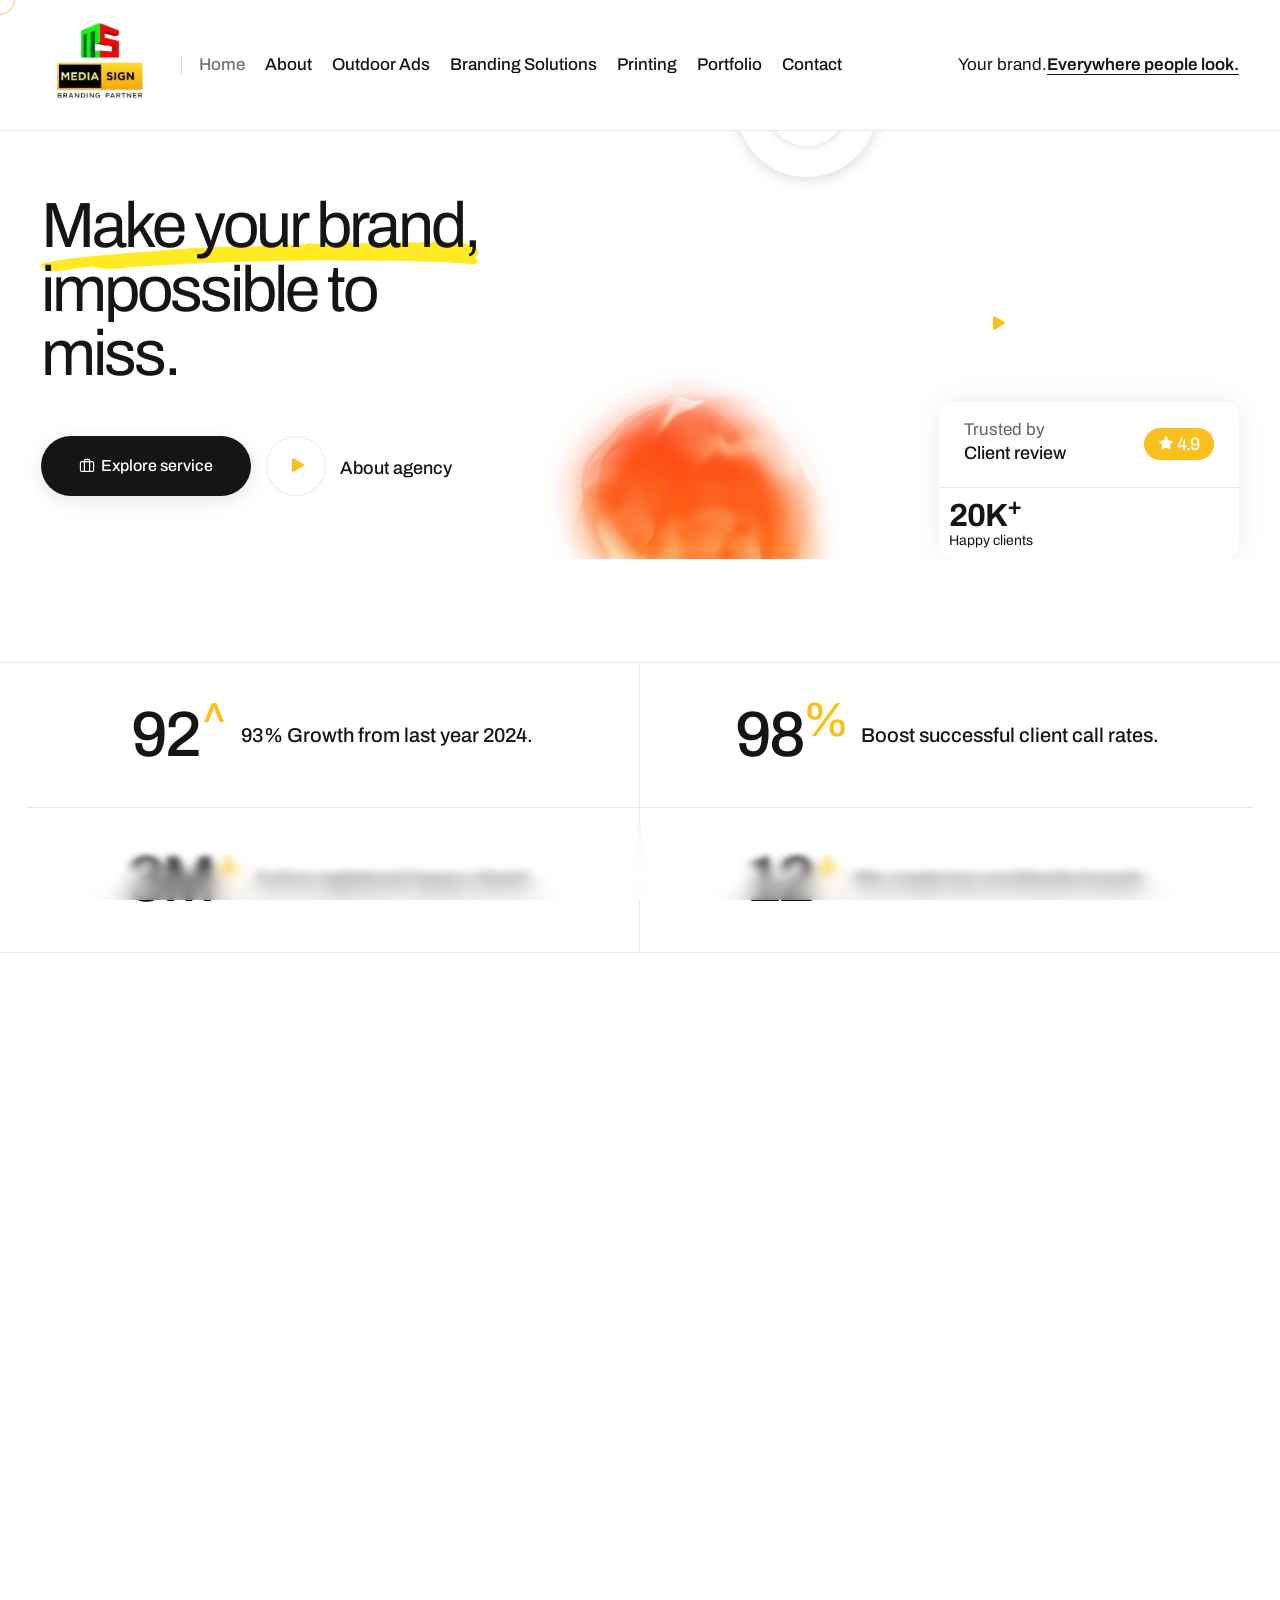
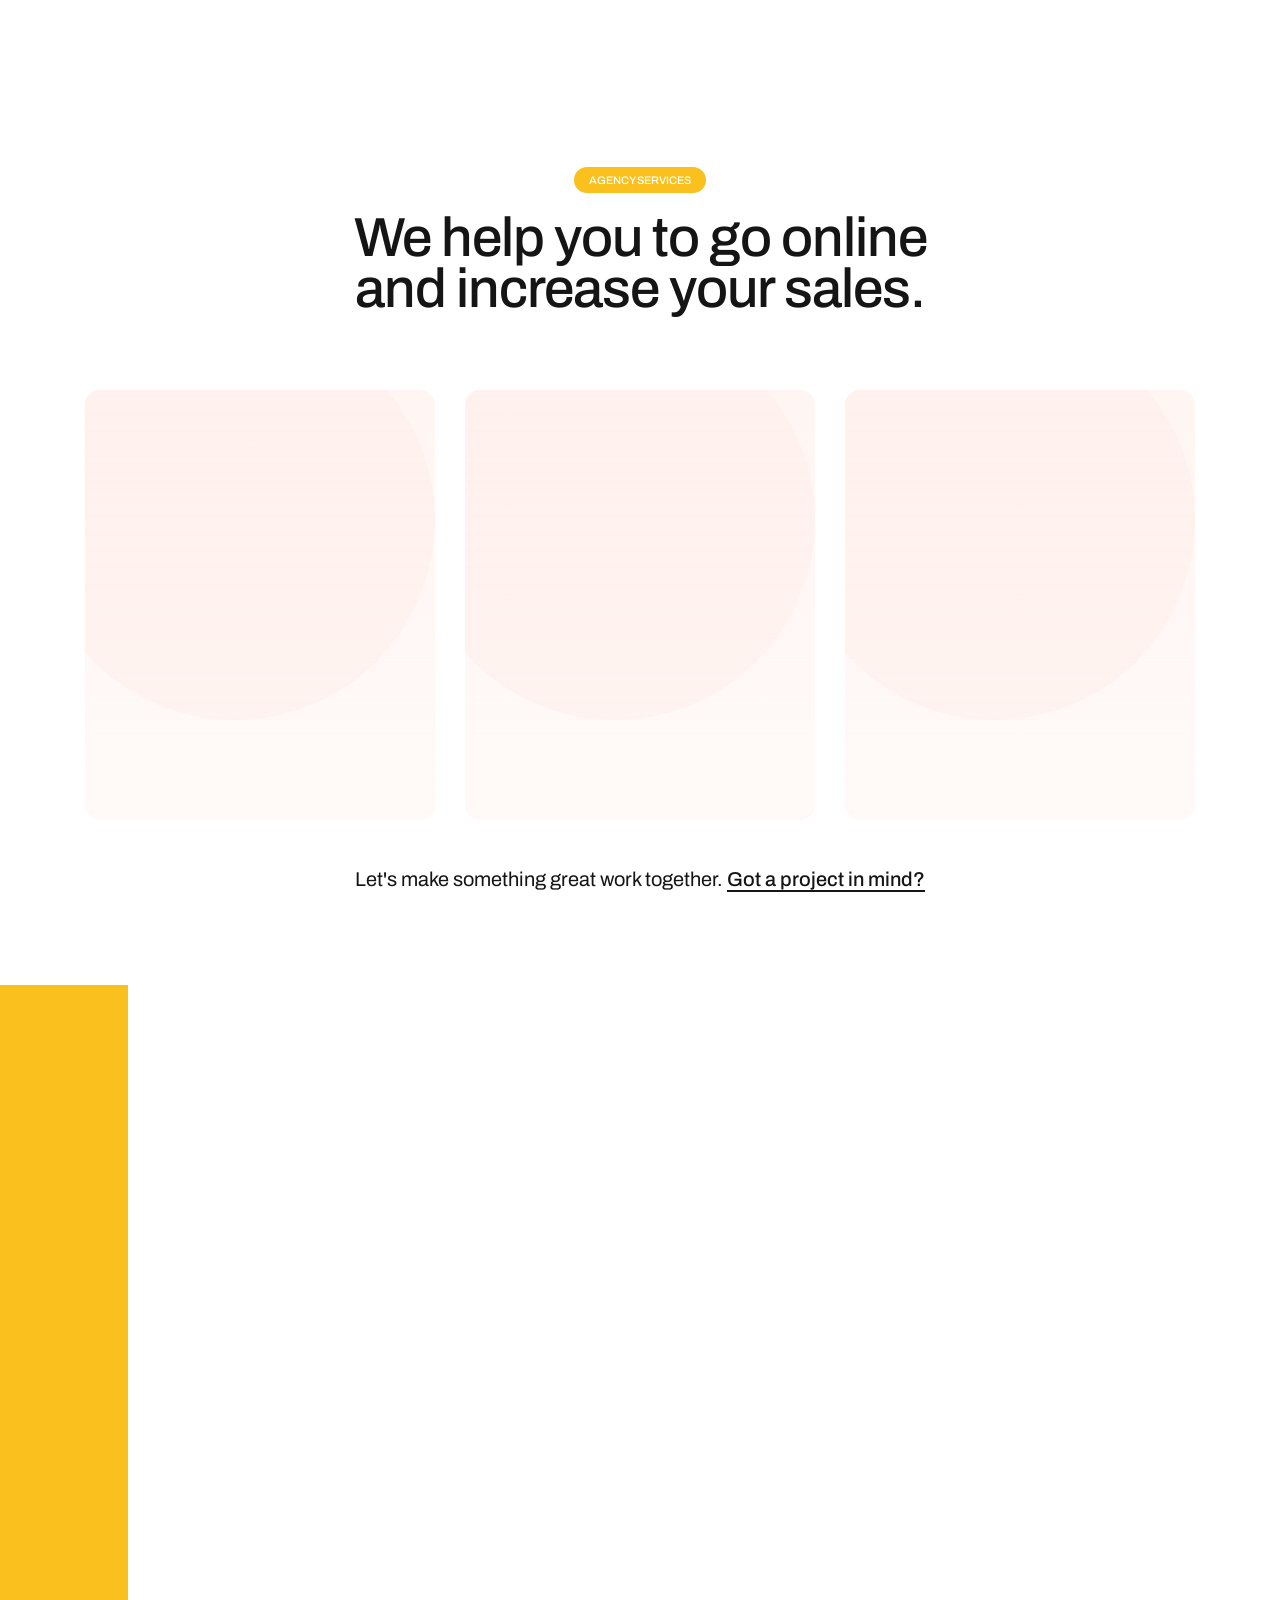
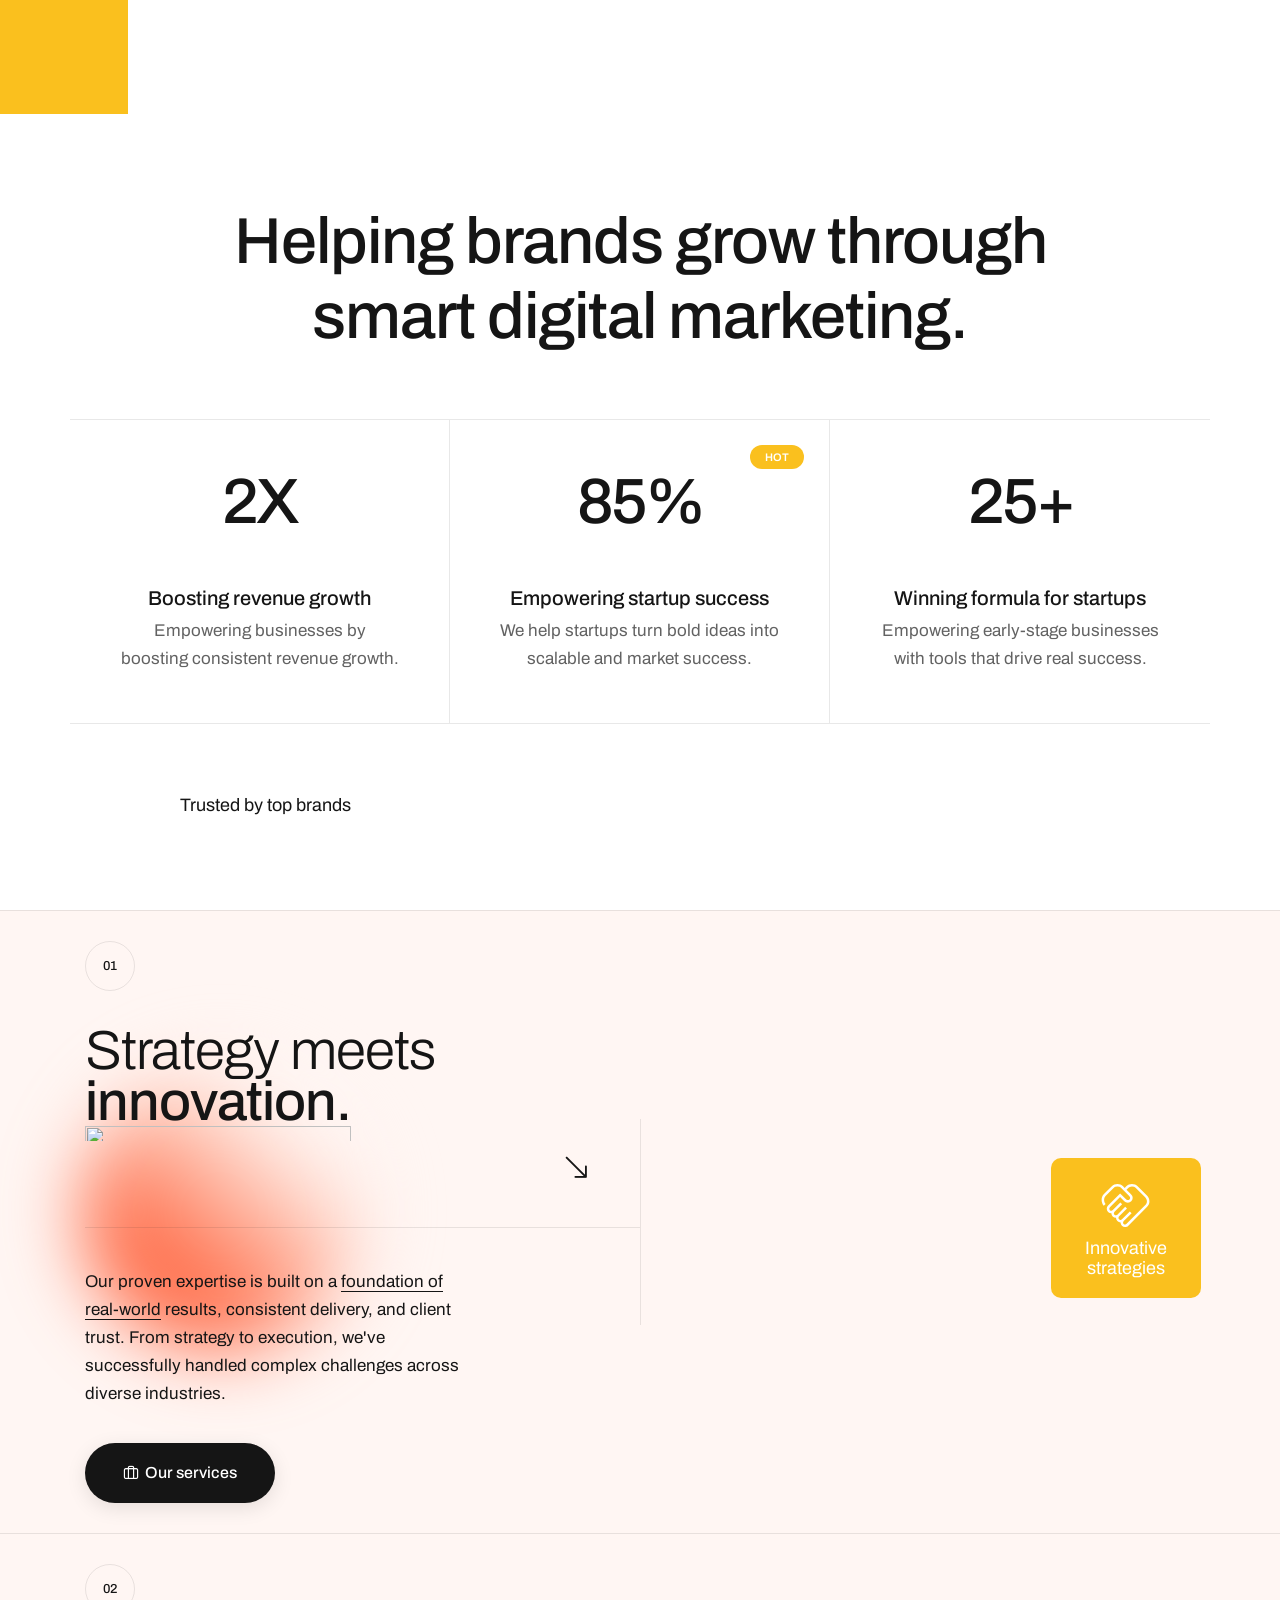
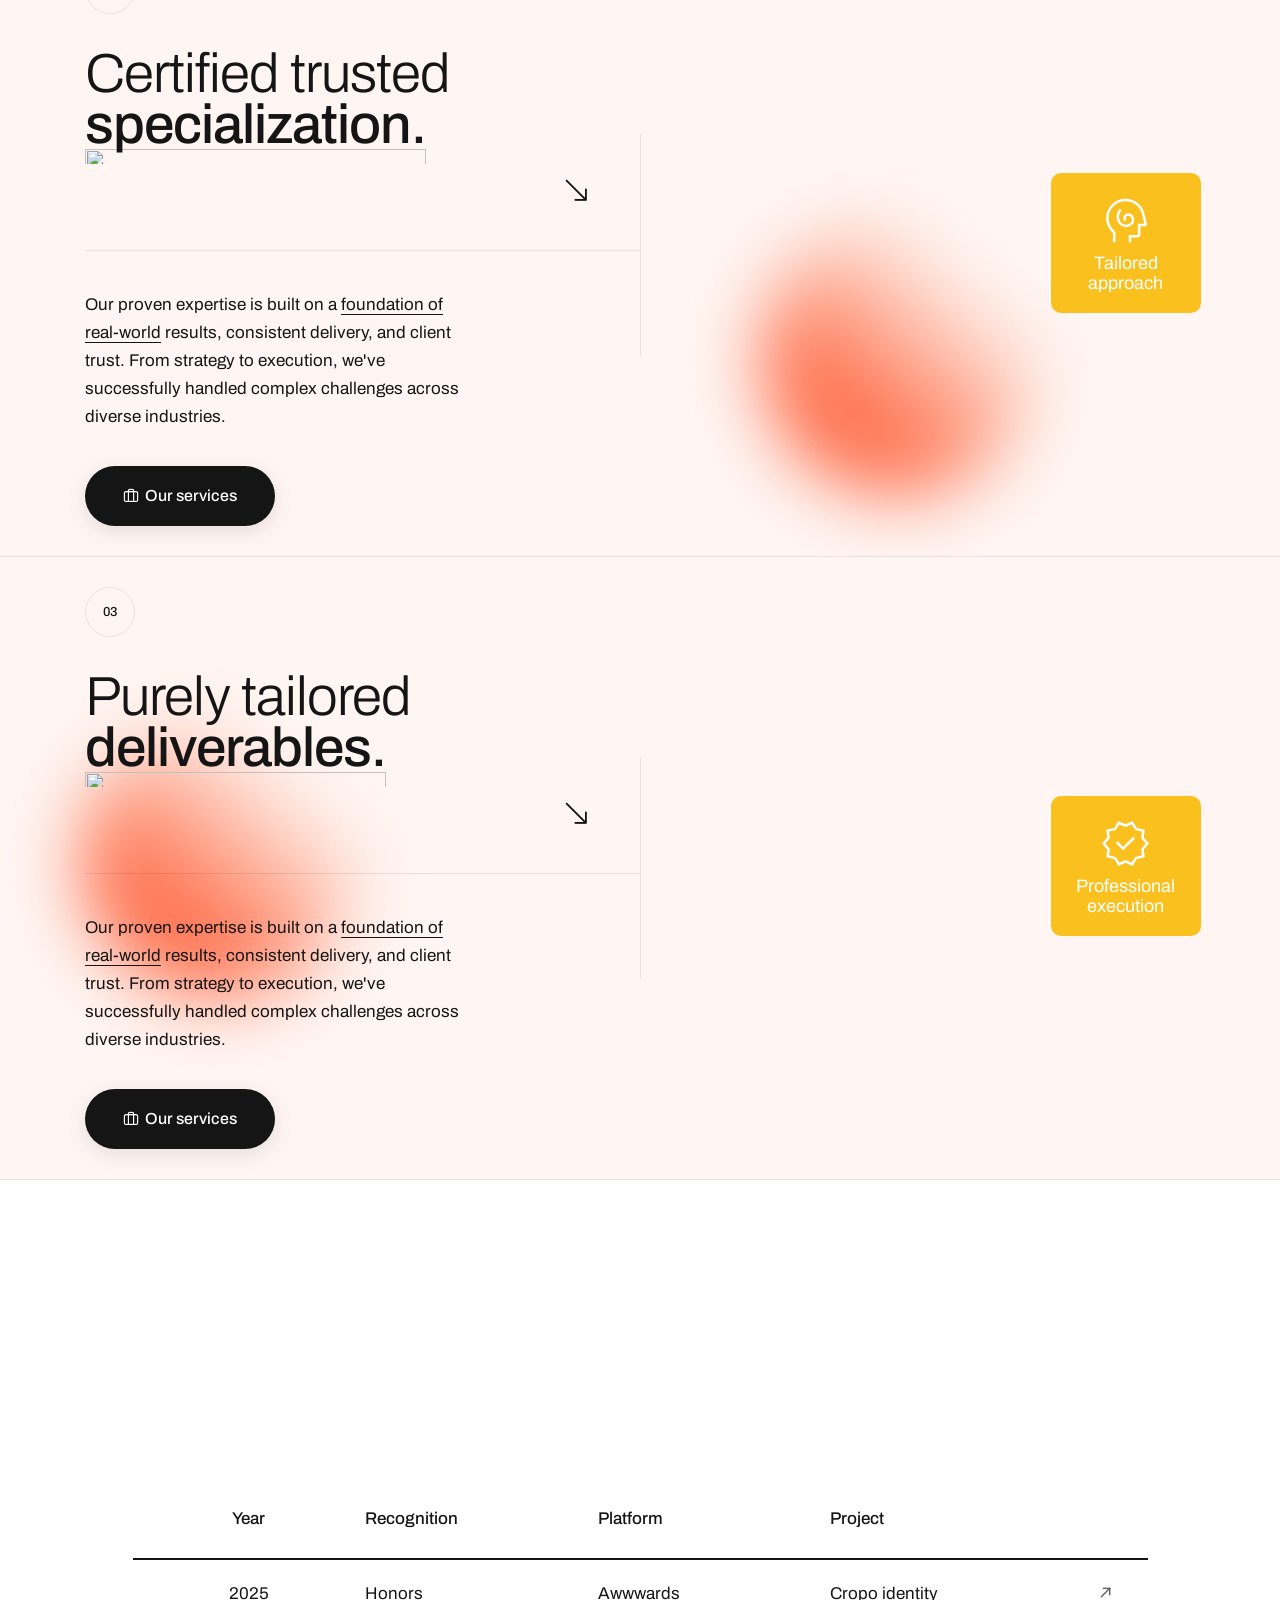
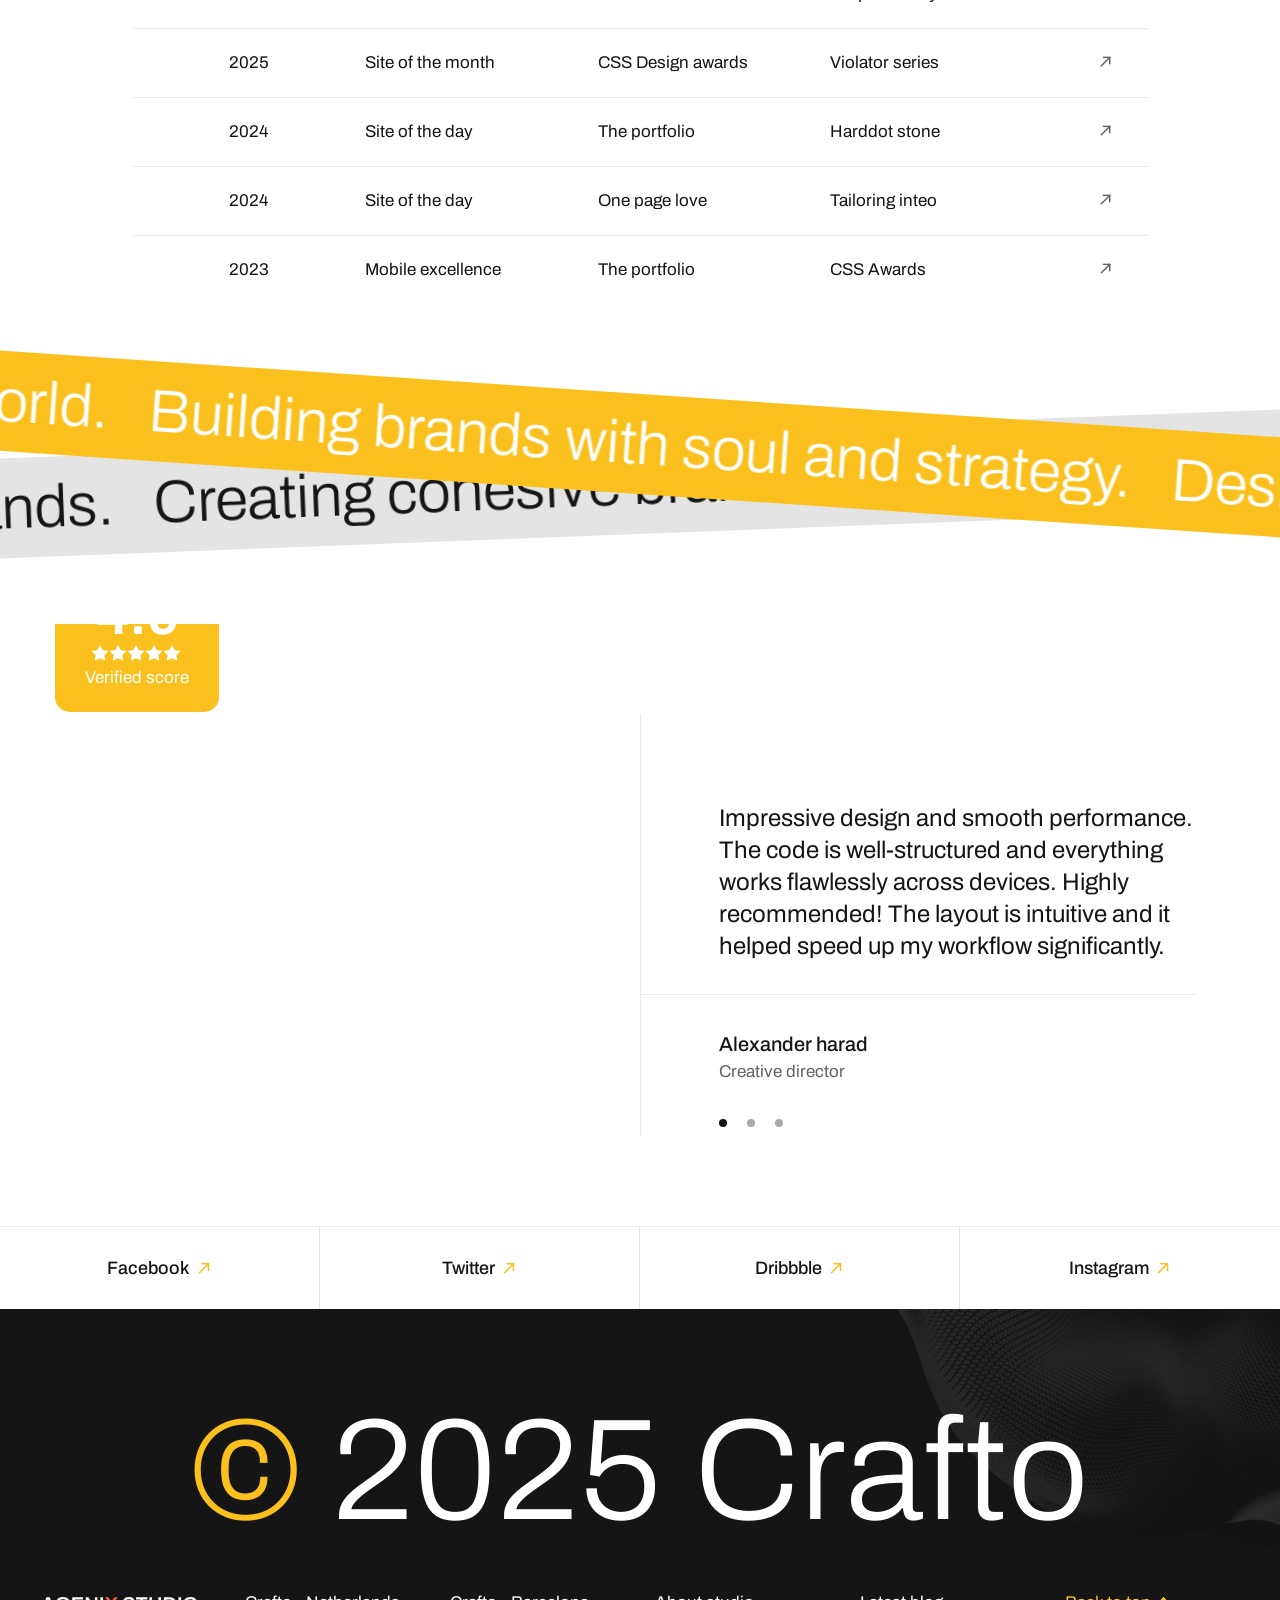
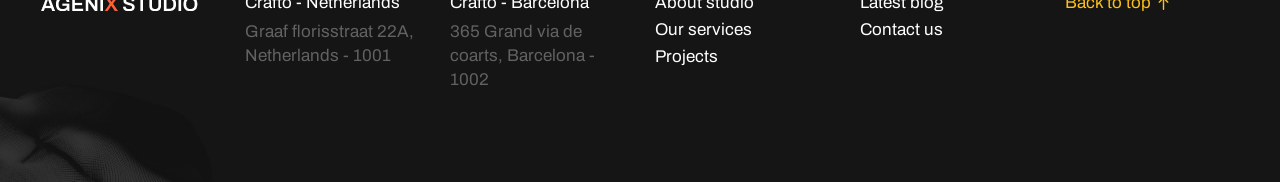
==== index.html @ 600c6222 "landing-pg1" ====
﻿<!doctype html>
<html class="no-js" lang="en">
    <head>
        <title>Media Sign</title>
        <meta charset="utf-8">
        <meta http-equiv="X-UA-Compatible" content="IE=edge" />
        <meta name="author" content="Media Sign | Your Trusted Branding Partner" />
        <meta name="viewport" content="width=device-width,initial-scale=1.0" />
        <meta name="description" content="Boost your business visibility with Media Sign - specialists in outdoor advertising, corporate branding, flex printing and ATL marketing campaigns across Tamil Nadu, Kerala and Puducherry.">
        <meta name="keywords" content="outdoor advertising company in coimbatore, hoarding advertising in coimbatore, billboard advertising in Coimbatore, bus branding advertising in coimbatore, pole kiosk advertising in coimbatore, transit advertising services, brand promotion company in coimbatore, 
        advertising agency for businesses, traffic signal advertising, bus shelter advertising, railway station advertising, theatre advertising ads, roadside hoardings booking, public place advertisement services.">
        <!-- favicon icon -->
        <link rel="shortcut icon" href="images/Media-Sign-favicon.jpg">
        <link rel="apple-touch-icon" href="images/Media-Sign-favicon.jpg">
        <link rel="apple-touch-icon" sizes="72x72" href="images/Media-Sign-favicon.jpg">
        <link rel="apple-touch-icon" sizes="114x114" href="images/Media-Sign-favicon.jpg">
        <!-- google fonts preconnect -->
        <link rel="preconnect" href="https://fonts.googleapis.com" crossorigin>
        <link rel="preconnect" href="https://fonts.gstatic.com" crossorigin>
        <!-- style sheets and font icons  -->
        <link rel="stylesheet" href="css/vendors.min.css" />
        <link rel="stylesheet" href="css/icon.min.css" />
        <link rel="stylesheet" href="css/style.css"/>
        <link rel="stylesheet" href="css/responsive.css"/>
        <link rel="stylesheet" href="demos/branding-studio/branding-studio.css" />
    </head>
    <body data-mobile-nav-style="full-screen-menu" data-mobile-nav-bg-color="#2d2c2b" class="overflow-x-hidden custom-cursor">
         <!-- start cursor -->
        <div class="cursor-page-inner">
            <div class="circle-cursor circle-cursor-inner"></div>
            <div class="circle-cursor circle-cursor-outer"></div>
        </div>
        <!-- end cursor -->
        <!-- start header -->
        <header>
            <!-- start navigation -->
            <nav class="navbar navbar-expand-lg header-light bg-white border-bottom border-color-transparent-dark-very-light disable-fixed">
                <div class="container-fluid">
                    <div class="col-auto">
                        <a class="navbar-brand" href="index.html" aria-label="logo">
                            <img src="images/Media-Sign-Logo.webp" data-at2x="images/Media-Sign-Logo.webp" alt="" class="default-logo">
                            <img src="images/Media-Sign-Logo.webp" data-at2x="images/Media-Sign-Logo.webp" alt="" class="alt-logo">
                            <img src="images/Media-Sign-Logo.webp" data-at2x="images/Media-Sign-Logo.webp" alt="" class="mobile-logo">
                        </a>
                    </div> 
                    <div class="col-auto menu-order left-nav">
                        <button class="navbar-toggler float-start" type="button" data-bs-toggle="collapse"
                                data-bs-target="#navbarNav" aria-controls="navbarNav" aria-label="Toggle navigation">
                            <span class="navbar-toggler-line"></span>
                            <span class="navbar-toggler-line"></span>
                            <span class="navbar-toggler-line"></span>
                            <span class="navbar-toggler-line"></span>
                        </button>
                        <div class="collapse navbar-collapse" id="navbarNav">
                            <ul class="navbar-nav">

    <li class="nav-item">
        <a href="index.html" class="nav-link">Home</a>
    </li>

    <li class="nav-item">
        <a href="demo-branding-studio-about.html" class="nav-link">About</a>
    </li>
    <li class="nav-item">
        <a href="demo-branding-studio-outdoor.html" class="nav-link">Outdoor Ads</a>
    </li>
    <li class="nav-item">
        <a href="demo-branding-studio-branding.html" class="nav-link">Branding Solutions</a>
    </li>
    <li class="nav-item">
        <a href="demo-branding-studio-printing.html" class="nav-link">Printing</a>
    </li>
   
    <!-- <li class="nav-item dropdown">
        <a href="demo-branding-studio-outdoor.html" class="nav-link dropdown-toggle" data-bs-toggle="dropdown">
            Outdoor Ads
        </a>
        <ul class="dropdown-menu">
            <li><a class="dropdown-item" href="demo-branding-studio-outdoor.html">Hoarding Boards</a></li>
            <li><a class="dropdown-item" href="demo-branding-studio-outdoor.html">Billboards</a></li>
            <li><a class="dropdown-item" href="demo-branding-studio-outdoor.html">Pole Kiosk Ads</a></li>
            <li><a class="dropdown-item" href="demo-branding-studio-outdoor.html">Bus Shelter Ads</a></li>
            <li><a class="dropdown-item" href="demo-branding-studio-outdoor.html">Traffic Signal Ads</a></li>
            <li><a class="dropdown-item" href="demo-branding-studio-outdoor.html">Theatre Ads</a></li>
            <li><a class="dropdown-item" href="demo-branding-studio-outdoor.html">Railway Ads</a></li>
        </ul>
    </li> 

    
    <li class="nav-item dropdown">
        <a href="demo-branding-studio-branding.html" class="nav-link dropdown-toggle" data-bs-toggle="dropdown">
            Branding Solutions
        </a>
        <ul class="dropdown-menu">
            <li><a class="dropdown-item" href="demo-branding-studio-branding.html">Mall Branding</a></li>
            <li><a class="dropdown-item" href="demo-branding-studio-branding.html">Apartment Campaigns</a></li>
            <li><a class="dropdown-item" href="demo-branding-studio-branding.html">Event Branding</a></li>
            <li><a class="dropdown-item" href="demo-branding-studio-branding.html">Retail Store Launch</a></li>
        </ul>
    </li>

   
    <li class="nav-item dropdown">
        <a href="demo-branding-studio-printing.html" class="nav-link dropdown-toggle" data-bs-toggle="dropdown">
            Printing
        </a>
        <ul class="dropdown-menu">
            <li><a class="dropdown-item" href="demo-branding-studio-printing.html">Flex Printing</a></li>
            <li><a class="dropdown-item" href="demo-branding-studio-printing.html">Sunpack Boards</a></li>
            <li><a class="dropdown-item" href="demo-branding-studio-printing.html">Sign Boards</a></li>
            <li><a class="dropdown-item" href="demo-branding-studio-printing.html">Banners</a></li>
        </ul>
    </li> -->

    <li class="nav-item">
        <a href="demo-branding-studio-projects.html" class="nav-link">Portfolio</a>
    </li>

    <li class="nav-item">
        <a href="demo-branding-studio-contact.html" class="nav-link">Contact</a>
    </li>

</ul>
                        </div>
                    </div>
                    <div class="col-auto ms-auto d-none d-lg-flex">
                        <div class="header-icon ">
                            <span class="text-dark-gray d-none d-xl-block">Your brand.<span class="text-decoration-line-bottom fw-600">Everywhere people look.</span></span>
                            
                        </div>
                    </div>
                </div>
            </nav>
            <!-- end navigation -->
        </header>
        <!-- end header -->
        <!-- start banner -->
        <section class="p-0 top-space-margin pe-4 ps-4 xxl-pe-2 xxl-ps-2 lg-pe-0 lg-ps-0 lg-pt-70px md-pt-50px overflow-hidden">
            <div class="container-fluid">
                <div class="row align-items-center justify-content-center">
                    <div class="col-xxl-4 col-xl-5 col-lg-8 text-center text-xl-start" data-anime='{ "el": "childs", "opacity": [0, 1], "translateY": [100, 0], "staggervalue": 300, "duration": 1200, "easing": "easeOutCubic" }'>
                        <h1 class="text-dark-gray ls-minus-3px mb-50px sm-mb-30px"><span class="highlight-separator pb-0" data-shadow-animation="true" data-animation-delay="1500">Make your brand,<span><img src="images/highlight-separator.svg" alt=""></span></span> impossible to miss.</h1>
                        <div class="d-flex align-items-center justify-content-center justify-content-xl-start flex-sm-row flex-column">
                            <a href="demo-branding-studio-outdoor.html" class="btn btn-large btn-dark-gray btn-box-shadow btn-rounded btn-switch-text left-icon xs-mb-30px">
                                <span>
                                    <span><i class="feather icon-feather-briefcase"></i></span>
                                    <span class="btn-double-text" data-text="Explore service">Explore service</span>
                                </span>
                            </a>
                            <a href="https://www.youtube.com/watch?v=cfXHhfNy7tU" class="position-relative d-inline-block text-center rounded-circle video-icon-box video-icon-medium popup-youtube ms-15px xs-ms-0" aria-label="video-link">
                                <span class="video-icon border border-1 border-color-transparent-dark-very-light me-10px">
                                    <i class="bi bi-play-fill text-base-color fs-24"></i> 
                                </span>
                                <span class="fs-18 fw-500 text-dark-gray">About agency</span>
                            </a>                            
                        </div>
                    </div>
                    <div class="col-xxl-5 col-xl-3 col-md-7 position-relative text-center d-flex justify-content-center align-items-center lg-pt-50px" data-anime='{ "opacity": [0,1], "duration": 600, "delay": 0, "staggervalue": 150, "easing": "easeOutQuad" }'>
                        <img class="position-absolute top-25px z-index-minus-2 animation-rotation-slow sm-w-80" src="images/demo-branding-studio-bg-01.jpg" alt="">
                        <img src="https://placehold.co/630x707" alt="">
                        <div class="position-absolute right-30px xl-right-minus-50px md-right-0px bottom-150px d-md-flex flex-column align-items-center justify-content-center">
                            <img src="images/demo-branding-studio-circle-01.png" class="position-absolute" alt="">
                            <img src="images/demo-branding-studio-circle-02.png" class="animation-rotation" alt="">
                        </div>
                    </div>
                    <div class="col-xxl-3 col-xl-4 col-md-5 xl-pt-50px d-flex flex-column align-items-end" data-anime='{ "el": "childs", "translateY": [30, 0], "opacity": [0,1], "duration": 600, "delay": 0, "staggervalue": 150, "easing": "easeOutQuad" }'>
                        <div class="d-flex align-items-end p-25px cover-background border-radius-15px h-200px w-300px sm-w-100 mb-20px" style="background-image: url('https://placehold.co/330x220')">
                            <div class="d-flex align-items-center">
                                <a href="https://www.youtube.com/watch?v=cfXHhfNy7tU" class="position-relative d-inline-block text-center bg-white border border-2 border-color-white rounded-circle video-icon-box video-icon-medium popup-youtube" aria-label="video-link">
                                    <span>
                                        <span class="video-icon">
                                            <i class="bi bi-play-fill text-base-color fs-24"></i>
                                            <span class="video-icon-sonar">
                                                <span class="video-icon-sonar-bfr bg-white opacity-9"></span>
                                            </span>
                                        </span>
                                    </span>
                                </a>
                                <span class="fs-18 lh-22 fw-500 text-white ms-10px">The help you need, When you need it.</span>
                            </div>
                        </div>
                        <div class="border-radius-15px bg-white w-300px sm-w-100 bg-white box-shadow-extra-large">
                            <div class="d-flex align-items-center ps-25px pe-25px pt-20px pb-20px">
                                <div>
                                    <span class="d-block lh-18">Trusted by</span>
                                    <span class="fs-18 fw-500 text-dark-gray d-block">Client review</span>
                                </div>
                                <div class="border-radius-30px text-white bg-base-color ps-15px pe-15px pt-2px pb-2px fs-18 lh-32 fw-500 ls-minus-1px d-inline-flex align-items-center ms-auto"><i class="bi bi-star-fill fs-14 me-5px"></i><span class="flex-shrink-0">4.9</span></div>                              
                            </div>
                            <div class="d-flex align-items-center pt-10px pb-10px ps-5px pe-5px border-top border-color-transparent-dark-very-light">
                                <img src="https://placehold.co/170x90" alt="">
                                <div class="ms-5px">
                                    <h5 class="fw-700 text-dark-gray mb-0">20K<sup>+</sup></h5>
                                    <div class="fs-14 lh-16 text-dark-gray">Happy clients</div>
                                </div>
                            </div>
                        </div>
                    </div>
                </div>
            </div>
        </section>
        <!-- end banner -->
        <!-- start section -->
        <section class="p-0 pe-4 ps-4 xxl-pe-2 xxl-ps-2 lg-pe-0 lg-ps-0 mt-8 sm-mt-50px border-bottom border-top border-color-transparent-dark-very-light overflow-hidden">
            <div class="container-fluid" data-anime='{ "perspective": [1200,1200], "scale": [1.1, 1], "rotateX": [-90, 0], "opacity": [0,1], "duration": 1200, "delay": 0, "staggervalue": 600, "easing": "easeOutQuad" }'>
                <div class="row row-cols-1 row-cols-xxl-4 row-cols-md-2">
                    <div class="col pt-40px pb-40px ps-60px pe-60px xxl-ps-20px xxl-pe-20px border-end xs-border-end-0 xl-border-bottom border-color-transparent-dark-very-light">
                        <div class="d-flex flex-column flex-lg-row justify-content-center align-items-center">
                            <h2 class="h1 fw-500 ls-minus-3px text-dark-gray flex-shrink-0 mb-0 me-15px md-me-0">92<sup class="top-minus-20px text-base-color">^</sup></h2>
                            <span class="fs-20 fw-500 text-dark-gray d-block">93% Growth from last year 2024.</span>
                        </div>
                    </div>
                    <div class="col pt-40px pb-40px ps-60px pe-60px xxl-ps-20px xxl-pe-20px border-end xl-border-end-0 xl-border-bottom border-color-transparent-dark-very-light">
                        <div class="d-flex flex-column flex-lg-row justify-content-center align-items-center">
                            <h2 class="h1 fw-500 ls-minus-3px text-dark-gray flex-shrink-0 mb-0 me-15px md-me-0">98<sup class="top-minus-20px text-base-color">%</sup></h2>
                            <span class="fs-20 fw-500 text-dark-gray d-block">Boost successful client call rates.</span>
                        </div>
                    </div>
                    <div class="col pt-40px pb-40px ps-60px pe-60px xxl-ps-20px xxl-pe-20px border-end xs-border-end-0 xs-border-bottom border-color-transparent-dark-very-light">
                        <div class="d-flex flex-column flex-lg-row justify-content-center align-items-center">
                            <h2 class="h1 fw-500 ls-minus-3px text-dark-gray flex-shrink-0 mb-0 me-15px md-me-0">3M<sup class="top-minus-20px text-base-color">+</sup></h2>
                            <span class="fs-20 fw-500 text-dark-gray d-block">Active registered happy clients.</span>
                        </div>
                    </div>
                    <div class="col pt-40px pb-40px ps-60px pe-60px xxl-ps-20px xxl-pe-20px">
                        <div class="d-flex flex-column flex-lg-row justify-content-center align-items-center">
                            <h2 class="h1 fw-500 ls-minus-3px text-dark-gray flex-shrink-0 mb-0 me-15px md-me-0">12<sup class="top-minus-20px text-base-color">+</sup></h2>
                            <span class="fs-20 fw-500 text-dark-gray d-block">We create top worldwide brands.</span>
                        </div>
                    </div>
                </div>
            </div>
        </section>
        <!-- end section -->
        <!-- start section -->
        <section>
            <div class="container">
                <div class="row justify-content-center justify-content-xl-start">
                    <div class="col-xl-4 col-lg-10 d-flex align-items-xl-start align-items-center flex-column lg-mb-50px text-center text-xl-start">
                        <div class="fs-11 lh-26 fw-500 text-uppercase text-white bg-base-color border-radius-30px ps-15px pe-15px mb-20px d-inline-block" data-anime='{"translateY": [30, 0], "opacity": [0,1], "duration": 800, "delay": 0, "staggervalue": 300, "easing": "easeOutQuad" }'>who we are</div>
                        <h2 class="fw-500 text-dark-gray mb-25px" data-anime='{"translateY": [30, 0], "perspective": [400,400], "scale": [1.1, 1], "rotateX": [-80, 0], "opacity": [0,1], "duration": 800, "delay": 0, "staggervalue": 300, "easing": "easeOutQuad" }'>We're a creative digital <span class="highlight-separator pb-0" data-shadow-animation="true" data-animation-delay="1500">agency.<span><img src="images/highlight-separator-02.svg" alt=""></span></span></h2>
                        <p data-anime='{"el": "lines", "translateY": [30, 0], "perspective": [400,400], "scale": [1.1, 1], "rotateX": [-80, 0], "opacity": [0,1], "duration": 800, "delay": 200, "staggervalue": 300, "easing": "easeOutQuad" }'>We are excited for our work and how it positively impacts clients. With over 12 years of experience have been constantly providing excellent.</p>
                        <div class="mt-auto" data-anime='{"translateY": [30, 0], "opacity": [0,1], "duration": 1200, "delay": 800, "staggervalue": 300, "bounce": "easeOutQuad" }'>
                            <img class="mb-5px w-70" src="images/logo-awwards.svg" alt="">
                            <p class="mb-0"><span class="text-dark-gray">Awards</span> - Site of the day 2025</p>
                        </div>
                    </div>
                    <div class="col-xl-2 col-md-4 offset-xl-1 sm-mb-30px" data-anime='{ "el": "childs", "translateY": [50, 0], "opacity": [0,1], "duration": 600, "delay": 0, "staggervalue": 300, "easing": "easeOutQuad" }'>
                        <img class="border-radius-15px w-100" src="https://placehold.co/224x360" alt="">
                        <div class="d-block bg-base-color ps-15 pt-16 pb-13 sm-p-10 border-radius-15px mt-30px text-center text-md-start">
                            <span class="fs-80 lh-80 fw-500 text-white ls-minus-3px">28<sup class="top-minus-40px fs-40">+</sup></span>
                            <span class="text-white lh-20 d-inline-block sm-w-100">Years of trusted experience.</span>
                        </div>
                    </div>
                    <div class="col-xl-5 col-md-8" data-anime='{ "el": "childs", "translateY": [100, 0], "opacity": [0,1], "duration": 600, "delay": 0, "staggervalue": 300, "easing": "easeOutQuad" }'>  
                        <figure class="position-relative m-0">
                            <img class="border-radius-15px w-100" src="https://placehold.co/600x600" alt="">
                            <figcaption class="position-absolute text-center border-radius-15px right-30px bottom-30px ps-30px pe-30px blur-box bg-white-transparent">
                                <h2 class="fs-60 mx-auto mb-0 fw-600 text-dark-gray mt-20px">4.9</h2>
                                <div class="text-base-color ls-2px lh-20">
                                    <i class="bi bi-star-fill"></i><i class="bi bi-star-fill"></i><i class="bi bi-star-fill"></i><i class="bi bi-star-fill"></i><i class="bi bi-star-fill"></i>
                                </div>
                                <span class="text-dark-gray mb-20px d-inline-block">Verified score</span>
                            </figcaption>
                        </figure>
                    </div>
                </div>
            </div>
        </section>
        <!-- end section -->
        <!-- start section -->
        <section class="pt-0 pb-15px lg-pb-50px overflow-hidden">
            <div class="container-fluid p-0">
                <div class="row g-0">
                    <div class="col-12 text-center opacity-8">
                        <div class="fs-200 lh-200 lg-fs-150 sm-w-100 ls-minus-3px text-gradient-light-gray-white text-white-space-nowrap" data-bottom-top="transform: translate3d(-150px, 0px, 0px);" data-top-bottom="transform: translate3d(50px, 0px, 0px);">creative digital agency</div>
                    </div>
                </div>
            </div>
        </section>
        <!-- end section -->
        <!-- start section -->
        <section class="pt-0">
            <div class="container">
                <div class="row justify-content-center mb-45px md-mb-30px">
                    <div class="col-xl-7 col-lg-8 text-center" data-anime='{ "el": "childs", "translateY": [30, 0], "opacity": [0,1], "duration": 600, "delay":0, "staggervalue": 300, "easing": "easeOutQuad" }'>
                        <div class="fs-11 lh-26 fw-500 text-uppercase text-white bg-base-color border-radius-30px ps-15px pe-15px mb-20px d-inline-block">Agency services</div>
                        <h2 class="fw-500 text-dark-gray">We help you to go online and <span class="highlight-separator pb-0" data-shadow-animation="true" data-animation-delay="1500">increase your sales.<span><img src="images/highlight-separator-03.svg" alt=""></span></span></h2>
                    </div>
                </div>
                <div class="row row-cols-1 row-cols-lg-3 row-cols-sm-2 justify-content-center" data-anime='{ "el": "childs", "translateY": [20, 0], "opacity": [0,1], "duration": 600, "delay": 300, "staggervalue": 300, "easing": "easeOutQuad" }'>
                    <!-- start services box style -->
                    <div class="col services-box-style-08 md-mb-30px">
                        <div class="bg-gradient-misty-rose box-shadow-quadruple-large-hover border-radius-15px position-relative overflow-hidden pe-50px ps-50px pt-40px pb-40px xl-p-40px lg-p-30px md-p-40px xs-p-30px h-430px d-flex">
                            <span class="bg-bright-turquoise h-400px w-400px border-radius-100 opacity-2 d-inline-block position-absolute left-minus-50px top-minus-70px z-index-0"></span>
                            <div class="position-relative z-index-1 d-flex flex-column">
                                <a href="demo-branding-studio-services-details.html" class="fs-22 fw-500 text-dark-gray d-block mb-10px">Marketing strategy</a>
                                <p class="w-90 xl-w-100">We develop targeted marketing strategies that align with your goals and convert into success.</p>
                                <a href="demo-branding-studio-services-details.html" class="mt-auto h-50px w-50px rounded-circle bg-base-color d-flex align-items-center justify-content-center box-shadow-large box-shadow-hover" aria-label="link"><i class="feather icon-feather-arrow-up-right fs-20 text-white"></i></a>
                            </div>
                            <img class="position-absolute right-0px bottom-0px" src="https://placehold.co/258x242" alt="">
                        </div>
                    </div>
                    <!-- end services box style -->
                    <!-- start services box style -->
                    <div class="col services-box-style-08 md-mb-30px">
                        <div class="bg-gradient-misty-rose box-shadow-quadruple-large-hover border-radius-15px position-relative overflow-hidden pe-50px ps-50px pt-40px pb-40px xl-p-40px lg-p-30px md-p-40px xs-p-30px h-430px d-flex">
                            <span class="bg-bright-turquoise h-400px w-400px border-radius-100 opacity-2 d-inline-block position-absolute left-minus-50px top-minus-70px z-index-0"></span>
                            <div class="position-relative z-index-1 d-flex flex-column">
                                <a href="demo-branding-studio-services-details.html" class="fs-22 fw-500 text-dark-gray d-block mb-10px">Business strategy</a>
                                <p class="w-90 xl-w-100">A well-defined marketing strategy helps position your brand and drive consistent growth.</p>
                                <a href="demo-branding-studio-services-details.html" class="mt-auto h-50px w-50px rounded-circle bg-base-color d-flex align-items-center justify-content-center box-shadow-large box-shadow-hover" aria-label="link"><i class="feather icon-feather-arrow-up-right fs-20 text-white"></i></a>
                            </div>
                            <img class="position-absolute right-0px bottom-0px" src="https://placehold.co/228x240" alt="">
                        </div>
                    </div>
                    <!-- end services box style -->
                    <!-- start services box style -->
                    <div class="col services-box-style-08">
                        <div class="bg-gradient-misty-rose box-shadow-quadruple-large-hover border-radius-15px position-relative overflow-hidden pe-50px ps-50px pt-40px pb-40px xl-p-40px lg-p-30px md-p-40px xs-p-30px h-430px d-flex">
                            <span class="bg-bright-turquoise h-400px w-400px border-radius-100 opacity-2 d-inline-block position-absolute left-minus-50px top-minus-70px z-index-0"></span>
                            <div class="position-relative z-index-1 d-flex flex-column">
                                <a href="demo-branding-studio-services-details.html" class="fs-22 fw-500 text-dark-gray d-block mb-10px">Product development</a>
                                <p class="w-90 xl-w-100">We turn ideas into market-ready products through thoughtful design, strategy and innovation.</p>
                                <a href="demo-branding-studio-services-details.html" class="mt-auto h-50px w-50px rounded-circle bg-base-color d-flex align-items-center justify-content-center box-shadow-large box-shadow-hover" aria-label="link"><i class="feather icon-feather-arrow-up-right fs-20 text-white"></i></a>
                            </div>
                            <img class="position-absolute right-0px bottom-0px" src="https://placehold.co/258x229" alt="">
                        </div>
                    </div>
                    <!-- end services box style -->
                </div>
                <div class="row mt-4 md-mt-50px">
                    <div class="col-12 text-center" data-anime='{ "translateY": [50, 0], "opacity": [0,1], "duration": 1200, "delay": 0, "staggervalue": 150, "easing": "easeOutQuad" }'>
                        <span class="fs-20 text-dark-gray">Let's make something great work together. <a href="demo-branding-studio-contact.html" class="text-dark-gray text-dark-gray-hover text-decoration-line-bottom border-2 border-color-dark-gray fw-500">Got a project in mind?</a></span>
                    </div>
                </div>
            </div>
        </section>
        <!-- end section -->
        <!-- start section -->
        <section class="py-0 ps-6 pe-6 xl-ps-3 xl-pe-3 md-ps-0 md-pe-0 position-relative overflow-hidden"> 
            <div class="bg-base-color h-100 position-absolute top-0 start-0 z-index-minus-1 lg-w-100"  data-bottom-top="width:10%" data-center-top="width:100%;"></div>
            <div class="container-fluid">
                <div class="row justify-content-end g-0 flex-row-reverse"> 
                    <div class="col-xl-5 col-lg-6 pt-7 pb-7 md-pb-5 sm-pt-50px sm-pb-50px tab-style-09 d-flex justify-content-between flex-column border-start md-border-start-0 border-color-transparent-white-very-light">
                        <div class="ps-12 md-ps-4 sm-ps-0 pb-10 md-pb-5 position-relative z-index-9 text-center text-md-start">
                            <span class="fs-24 lh-30 text-white">Crafting unique<br><span class="highlight-separator pb-0" data-shadow-animation="true" data-animation-delay="1500">stories for brands.<span><img src="images/highlight-separator-05-white.svg" alt=""></span></span></span>
                            <!-- start tab navigation -->
                            <ul class="nav nav-tabs border-0 flex-column align-items-start justify-content-start fs-45 lg-fs-30 mt-9 md-mt-5">
                                <li class="nav-item p-0 mb-20px lg-mb-10px"><a data-bs-toggle="tab" href="#tab_four1" class="nav-link active">Potato islands</a></li>
                                <li class="nav-item p-0 mb-20px lg-mb-10px"><a class="nav-link" data-bs-toggle="tab" href="#tab_four2">Skoda corporate</a></li>
                                <li class="nav-item p-0 mb-20px lg-mb-10px"><a class="nav-link" data-bs-toggle="tab" href="#tab_four3">Pixflow studio</a></li>
                                <li class="nav-item p-0"><a class="nav-link" data-bs-toggle="tab" href="#tab_four4">Harddot stone</a></li>
                            </ul>
                            <!-- end tab navigation --> 
                        </div>
                        <div class="border-top border-color-transparent-white-very-light ps-12 md-ps-4 sm-ps-0 text-center text-md-start">
                            <span class="fs-20 d-block fw-500 mb-10px text-white pt-10 md-pt-5 sm-pt-30px">Every brand has a story.</span>
                            <p class="text-white opacity-6 w-70 xxl-w-100 mb-0">We blend strategy, creativity, and emotion to craft narratives that are uniquely yours - stories that spark engagement and leave a lasting impression.</p>
                        </div>
                    </div>
                    <div class="col-12 col-lg-6 pe-7 pt-7 pb-7 md-pt-0 md-ps-4 md-pe-4 sm-ps-0 sm-pe-0 sm-pb-50px">
                        <div class="tab-content">
                            <!-- start tab content -->
                            <div class="tab-pane interactive-banner-style-01 fade in active show" id="tab_four1">
                                <figure class="m-0 position-relative hover-box border-radius-15px overflow-hidden">
                                    <img class="w-100" src="https://placehold.co/800x800" alt="" />
                                    <div class="position-absolute top-0px left-0px w-100 h-100 bg-gradient-dark-transparent opacity-2"></div>
                                    <figcaption class="w-100 h-100 d-flex flex-column align-items-center p-40px">
                                        <div class="position-relative d-flex flex-column h-100 z-index-1">
                                            <a href="demo-branding-studio-single-project-minimal.html" class="d-flex justify-content-center align-items-center mx-auto mt-auto icon-box w-90px h-90px rounded-circle bg-white box-shadow-quadruple-large"><i class="bi bi-arrow-right-short text-dark-gray icon-medium lh-0px"></i></a>
                                            <a href="demo-branding-studio-single-project-minimal.html" class="text-white d-block mt-auto">Discover case study</a>
                                        </div>
                                        <div class="box-overlay bg-gradient-black-bottom-transparent"></div>
                                    </figcaption>                            
                                </figure>
                            </div>
                            <!-- end tab content -->
                            <!-- start tab content -->
                            <div class="tab-pane interactive-banner-style-01 fade in" id="tab_four2">
                                <figure class="m-0 position-relative hover-box border-radius-15px overflow-hidden">
                                    <img class="w-100" src="https://placehold.co/800x800" alt="" />
                                    <div class="position-absolute top-0px left-0px w-100 h-100 bg-gradient-dark-transparent opacity-2"></div>
                                    <figcaption class="w-100 h-100 d-flex flex-column align-items-center p-40px">
                                        <div class="position-relative d-flex flex-column h-100 z-index-1">
                                            <a href="demo-branding-studio-single-project-minimal.html" class="d-flex justify-content-center align-items-center mx-auto mt-auto icon-box w-90px h-90px rounded-circle bg-white box-shadow-quadruple-large"><i class="bi bi-arrow-right-short text-dark-gray icon-medium lh-0px"></i></a>
                                            <a href="demo-branding-studio-single-project-minimal.html" class="text-white d-block mt-auto">Discover case study</a>
                                        </div>
                                        <div class="box-overlay bg-gradient-black-bottom-transparent"></div>
                                    </figcaption>                            
                                </figure>
                            </div>
                            <!-- end tab content -->
                            <!-- start tab content -->
                            <div class="tab-pane interactive-banner-style-01 fade in" id="tab_four3">
                                <figure class="m-0 position-relative hover-box border-radius-15px overflow-hidden">
                                    <img class="w-100" src="https://placehold.co/800x800" alt="" />
                                    <div class="position-absolute top-0px left-0px w-100 h-100 bg-gradient-dark-transparent opacity-2"></div>
                                    <figcaption class="w-100 h-100 d-flex flex-column align-items-center p-40px">
                                        <div class="position-relative d-flex flex-column h-100 z-index-1">
                                            <a href="demo-branding-studio-single-project-minimal.html" class="d-flex justify-content-center align-items-center mx-auto mt-auto icon-box w-90px h-90px rounded-circle bg-white box-shadow-quadruple-large"><i class="bi bi-arrow-right-short text-dark-gray icon-medium lh-0px"></i></a>
                                            <a href="demo-branding-studio-single-project-minimal.html" class="text-white d-block mt-auto">Discover case study</a>
                                        </div>
                                        <div class="box-overlay bg-gradient-black-bottom-transparent"></div>
                                    </figcaption>                            
                                </figure>
                            </div>
                            <!-- end tab content -->
                            <!-- start tab content -->
                            <div class="tab-pane interactive-banner-style-01 fade in" id="tab_four4">
                                <figure class="m-0 position-relative hover-box border-radius-15px overflow-hidden">
                                    <img class="w-100" src="https://placehold.co/800x800" alt="" />
                                    <div class="position-absolute top-0px left-0px w-100 h-100 bg-gradient-dark-transparent opacity-2"></div>
                                    <figcaption class="w-100 h-100 d-flex flex-column align-items-center p-40px">
                                        <div class="position-relative d-flex flex-column h-100 z-index-1">
                                            <a href="demo-branding-studio-single-project-minimal.html" class="d-flex justify-content-center align-items-center mx-auto mt-auto icon-box w-90px h-90px rounded-circle bg-white box-shadow-quadruple-large"><i class="bi bi-arrow-right-short text-dark-gray icon-medium lh-0px"></i></a>
                                            <a href="demo-branding-studio-single-project-minimal.html" class="text-white d-block mt-auto">Discover case study</a>
                                        </div>
                                        <div class="box-overlay bg-gradient-black-bottom-transparent"></div>
                                    </figcaption>                            
                                </figure>
                            </div>
                            <!-- end tab content -->
                        </div>
                    </div>
                </div>
            </div>
        </section>
        <!-- end section -->
        <!-- start section -->
        <section>
            <div class="container">
                <div class="row justify-content-center mb-35px">
                    <div class="col-xl-9 col-lg-12 text-center">
                        <h2 class="fs-65 fw-500 text-dark-gray">Helping brands grow through smart digital marketing.</h2>
                    </div>
                </div>
                <div class="row border-top border-bottom border-color-transparent-dark-very-light row-cols-1 row-cols-lg-3">
                    <div class="col text-center p-70px xl-p-50px lg-p-40px sm-p-30px last-paragraph-no-margin border-end md-border-end-0 md-border-bottom border-color-transparent-dark-very-light">
                        <h2 class="h1 fw-500 ls-minus-3px text-dark-gray mb-50px lg-mb-30px">2X</h2>
                        <span class="fs-20 fw-500 d-block mb-5px text-dark-gray">Boosting revenue growth</span>
                        <p>Empowering businesses by boosting consistent revenue growth.</p>
                    </div>
                    <div class="col text-center p-70px xl-p-50px lg-p-40px sm-p-30px last-paragraph-no-margin border-end md-border-end-0 md-border-bottom border-color-transparent-dark-very-light position-relative">
                        <span class="position-absolute top-25px right-25px bg-base-color border-radius-18px text-white fs-11 lh-24 fw-600 text-uppercase ps-15px pe-15px">Hot</span>
                        <h2 class="h1 fw-500 ls-minus-3px text-dark-gray mb-50px lg-mb-30px">85%</h2>
                        <span class="fs-20 fw-500 d-block mb-5px text-dark-gray">Empowering startup success</span>
                        <p>We help startups turn bold ideas into scalable and market success.</p>
                    </div>
                    <div class="col text-center p-70px xl-p-50px lg-p-40px sm-p-30px last-paragraph-no-margin">
                        <h2 class="h1 fw-500 ls-minus-3px text-dark-gray mb-50px lg-mb-30px">25+</h2>
                        <span class="fs-20 fw-500 d-block mb-5px text-dark-gray">Winning formula for startups</span>
                        <p>Empowering early-stage businesses with tools that drive real success.</p>
                    </div>
                </div>
                <div class="row align-items-center justify-content-center mt-6 sm-mt-50px">
                    <div class="col-12 col-xxl-2 col-lg-3 text-center text-lg-start md-mb-30px">
                        <span class="fs-18 text-dark-gray">Trusted by top brands</span>
                    </div>
                    <div class="col-12 col-xl-7 col-lg-9">
                        <div class="row row-cols-1 row-cols-md-4 text-center justify-content-center clients-style-05">
                            <!-- start client item -->
                            <div class="col sm-mb-40px">
                                <div class="client-box">
                                    <a href="#"><img src="images/logo-walmart-dark-gray.svg" class="h-30px" alt="" /></a> 
                                </div>
                            </div>
                            <!-- end client item -->
                            <!-- start client item -->
                            <div class="col sm-mb-40px">
                                <div class="client-box">
                                    <a href="#"><img src="images/logo-logitech-dark-gray.svg" class="h-30px" alt="" /></a> 
                                </div>
                            </div>
                            <!-- end client item -->
                            <!-- start client item -->
                            <div class="col sm-mb-40px">
                                <div class="client-box">
                                    <a href="#"><img src="images/logo-paypal-dark-gray.svg" class="h-30px" alt="" /></a> 
                                </div>
                            </div>
                            <!-- end client item -->
                            <!-- start client item -->
                            <div class="col">
                                <div class="client-box">
                                    <a href="#"><img src="images/logo-monday-dark-gray.svg" class="h-30px" alt="" /></a> 
                                </div>
                            </div>
                            <!-- end client item -->
                        </div>
                    </div>
                </div>
            </div>
        </section>
        <!-- end section -->
        <!-- start section -->
        <section class="py-0">
            <div class="container-fluid p-0">
                <div class="row g-0">
                    <div class="col-12">
                        <!-- start stack card -->
                        <div class="stack-card cards" data-scale="false" data-top-space="0" data-top-padding="0">
                            <div class="stack-item bg-seashell border-top border-color-transparent-dark-very-light overflow-hidden" data-index="0">
                                <img class="position-absolute left-minus-80px z-index-minus-1 animation-rotation d-none d-lg-flex" src="images/demo-branding-studio-10.png" alt="">
                                <div class="container">
                                    <div class="row align-items-center justify-content-center g-0"> 
                                        <div class="col-lg-6 pt-30px pb-30px md-pt-50px md-pb-50px">
                                            <span class="h-50px w-50px border border-color-transparent-dark-very-light fs-13 fw-500 text-dark-gray d-flex align-items-center justify-content-center border-radius-100 mb-35px">01</span>
                                            <h2 class="fw-300 text-dark-gray mb-25px">Strategy meets <span class="highlight-separator pb-0 fw-500" data-shadow-animation="true" data-animation-delay="500">innovation.<span><img src="images/highlight-separator-09.svg" alt=""></span></span></h2>
                                            <div class="text-end me-50px md-me-0"><i class="bi bi-arrow-down-right icon-very-medium text-dark-gray"></i></div>
                                            <div class="border-top border-color-transparent-dark-very-light pt-40px mt-40px lg-pt-20px lg-mt-20px md-pt-30px md-mt-30px">
                                                <p class="w-70 text-dark-gray mb-35px lg-w-90 sm-w-100">Our proven expertise is built on a <span class="text-decoration-line-bottom">foundation of real-world</span> results, consistent delivery, and client trust. From strategy to execution, we've successfully handled complex challenges across diverse industries.</p>
                                                <a href="demo-branding-studio-outdoor.html" class="btn btn-dark-gray btn-box-shadow fw-500 btn-large btn-rounded right-icon btn-switch-text left-icon mt-auto" aria-label="link">
                                                    <span>
                                                        <span><i class="feather icon-feather-briefcase"></i></span>
                                                        <span class="btn-double-text" data-text="Our services">Our services</span>
                                                    </span>
                                                </a>
                                            </div>
                                        </div>
                                        <div class="col-lg-6 ps-7 border-start md-border-start-0 border-color-transparent-dark-very-light pt-12 pb-12 xxl-pt-8 xxl-pb-8 xxl-ps-4 xxl-pe-4 md-p-0 md-mb-50px">
                                            <figure class="position-relative outside-box-right-5 xl-m-0">
                                                <img class="border-radius-15px w-100" src="https://placehold.co/700x700" alt="">
                                                <figcaption class="position-absolute text-center border-radius-10px right-minus-50px md-right-30px md-top-30px top-minus-50px w-150px p-25px xxl-p-20px blur-box bg-base-color-transparent">
                                                    <img src="images/demo-branding-studio-icon-01.svg" class="w-50 mb-5px" alt="">
                                                    <span class="fs-18 lh-20 text-white d-block">Innovative <br>strategies</span>
                                                </figcaption>
                                            </figure>
                                        </div>
                                    </div>
                                </div>
                            </div>
                            <div class="stack-item bg-seashell border-top border-color-transparent-dark-very-light overflow-hidden" data-index="1">
                                <img class="position-absolute bottom-minus-100px right-80px z-index-minus-1 animation-rotation d-none d-lg-flex" src="images/demo-branding-studio-10.png" alt="">
                                <div class="container">
                                    <div class="row align-items-center justify-content-center g-0"> 
                                        <div class="col-lg-6 pt-30px pb-30px md-pt-50px md-pb-50px">
                                            <span class="h-50px w-50px border border-color-transparent-dark-very-light fs-13 fw-500 text-dark-gray d-flex align-items-center justify-content-center border-radius-100 mb-35px">02</span>
                                            <h2 class="fw-300 text-dark-gray mb-25px">Certified trusted <span class="highlight-separator pb-0 fw-500" data-shadow-animation="true" data-animation-delay="500">specialization.<span><img src="images/highlight-separator-09.svg" alt=""></span></span></h2>
                                            <div class="text-end me-50px md-me-0"><i class="bi bi-arrow-down-right icon-very-medium text-dark-gray"></i></div>
                                            <div class="border-top border-color-transparent-dark-very-light pt-40px mt-40px lg-pt-20px lg-mt-20px md-pt-30px md-mt-30px">
                                                <p class="w-70 text-dark-gray mb-35px lg-w-90 sm-w-100">Our proven expertise is built on a <span class="text-decoration-line-bottom">foundation of real-world</span> results, consistent delivery, and client trust. From strategy to execution, we've successfully handled complex challenges across diverse industries.</p>
                                                <a href="demo-branding-studio-outdoor.html" class="btn btn-dark-gray btn-box-shadow fw-500 btn-large btn-rounded right-icon btn-switch-text left-icon mt-auto" aria-label="link">
                                                    <span>
                                                        <span><i class="feather icon-feather-briefcase"></i></span>
                                                        <span class="btn-double-text" data-text="Our services">Our services</span>
                                                    </span>
                                                </a>
                                            </div>
                                        </div>
                                        <div class="col-lg-6 ps-7 border-start md-border-start-0 border-color-transparent-dark-very-light pt-12 pb-12 xxl-pt-8 xxl-pb-8 xxl-ps-4 xxl-pe-4 md-p-0 md-mb-50px">
                                            <figure class="position-relative outside-box-right-5 xl-me-0">
                                                <img class="border-radius-15px w-100" src="https://placehold.co/700x700" alt="">
                                                <figcaption class="position-absolute text-center border-radius-10px right-minus-50px md-right-30px md-top-30px top-minus-50px w-150px p-25px xxl-p-20px blur-box bg-base-color-transparent">
                                                    <img src="images/demo-branding-studio-icon-02.svg" class="w-50 mb-5px" alt="">
                                                    <span class="fs-18 lh-20 text-white d-block">Tailored <br>approach</span>
                                                </figcaption>
                                            </figure>
                                        </div>
                                    </div>
                                </div>
                            </div>
                            <div class="stack-item bg-seashell border-bottom border-top border-color-transparent-dark-very-light overflow-hidden" data-index="2">
                                <img class="position-absolute left-minus-80px z-index-minus-1 animation-rotation d-none d-lg-flex" src="images/demo-branding-studio-10.png" alt="">
                                <div class="container">
                                    <div class="row align-items-center justify-content-center g-0"> 
                                        <div class="col-lg-6 pt-30px pb-30px md-pt-50px md-pb-50px">
                                            <span class="h-50px w-50px border border-color-transparent-dark-very-light fs-13 fw-500 text-dark-gray d-flex align-items-center justify-content-center border-radius-100 mb-35px">03</span>
                                            <h2 class="fw-300 text-dark-gray mb-25px">Purely tailored <span class="highlight-separator pb-0 fw-500" data-shadow-animation="true" data-animation-delay="500">deliverables.<span><img src="images/highlight-separator-09.svg" alt=""></span></span></h2>
                                            <div class="text-end me-50px md-me-0"><i class="bi bi-arrow-down-right icon-very-medium text-dark-gray"></i></div>
                                            <div class="border-top border-color-transparent-dark-very-light pt-40px mt-40px lg-pt-20px lg-mt-20px md-pt-30px md-mt-30px">
                                                <p class="w-70 text-dark-gray mb-35px lg-w-90 sm-w-100">Our proven expertise is built on a <span class="text-decoration-line-bottom">foundation of real-world</span> results, consistent delivery, and client trust. From strategy to execution, we've successfully handled complex challenges across diverse industries.</p>
                                                <a href="demo-branding-studio-outdoor.html" class="btn btn-dark-gray btn-box-shadow fw-500 btn-large btn-rounded right-icon btn-switch-text left-icon mt-auto" aria-label="link">
                                                    <span>
                                                        <span><i class="feather icon-feather-briefcase"></i></span>
                                                        <span class="btn-double-text" data-text="Our services">Our services</span>
                                                    </span>
                                                </a>
                                            </div>
                                        </div>
                                        <div class="col-lg-6 ps-7 border-start md-border-start-0  border-color-transparent-dark-very-light pt-12 pb-12 xxl-pt-8 xxl-pb-8 xxl-ps-4 xxl-pe-4 md-p-0 md-mb-50px">
                                            <figure class="position-relative outside-box-right-5 xl-me-0">
                                                <img class="border-radius-15px w-100" src="https://placehold.co/700x700" alt="">
                                                <figcaption class="position-absolute text-center border-radius-10px right-minus-50px md-right-30px md-top-30px top-minus-50px w-150px p-25px xxl-p-20px blur-box bg-base-color-transparent">
                                                    <img src="images/demo-branding-studio-icon-03.svg" class="w-50 mb-5px" alt="">
                                                    <span class="fs-18 lh-20 text-white d-block">Professional <br>execution</span>
                                                </figcaption>
                                            </figure>
                                        </div>
                                    </div>
                                </div>
                            </div>
                        </div>
                        <!-- end stack card -->
                    </div>
                </div>
            </div>
        </section>
        <!-- end section -->
        <!-- start section -->
        <section class="pb-0">
            <div class="container">
                <div class="row justify-content-center mb-30px">
                    <div class="col-lg-7 col-md-10 text-center" data-anime='{ "el": "childs", "translateY": [30, 0], "opacity": [0,1], "duration": 600, "delay":0, "staggervalue": 300, "easing": "easeOutQuad" }'>
                        <div class="fs-11 lh-26 fw-500 text-uppercase text-white bg-base-color border-radius-30px ps-15px pe-15px mb-20px d-inline-block">Agency services</div>
                        <h2 class="fw-500 text-dark-gray">We're achieving <span class="highlight-separator pb-0" data-shadow-animation="true" data-animation-delay="1500">recognition & awards.<span><img src="images/highlight-separator-05.svg" alt=""></span></span></h2>
                    </div>
                </div>
                <div class="row justify-content-center">
                    <div class="col-12 col-lg-11" data-anime='{ "el": "childs", "translateY": [30, 0], "opacity": [0,1], "duration": 600, "delay":0, "staggervalue": 300, "easing": "easeOutQuad" }'>
                        <div class="row text-dark-gray border-bottom border-2 border-color-dark-gray g-0 xs-pb-20px">
                            <div class="col-12 col-sm text-center pt-25px pb-25px xs-pt-0 xs-pb-0">
                                <span class="fw-500">Year</span>
                            </div>
                            <div class="col-12 col-sm align-self-center text-center text-md-start"> 
                                <span class="fw-500">Recognition</span>
                            </div>
                            <div class="col-12 col-sm align-self-center text-center text-md-start">
                                <span class="fw-500">Platform</span>
                            </div>
                            <div class="col-12 col-sm align-self-center text-center text-md-start">
                                <span class="fw-500">Project</span>
                            </div>
                            <div class="col-12 col-sm-1 align-self-center text-center text-md-start">

                            </div>
                        </div>
                        <!-- start services-box -->
                        <div class="row services-box-style-09 reveal-item-hover position-relative align-items-center text-dark-gray g-0 pt-20px pb-20px border-bottom border-color-transparent-dark-very-light">
                            <span class="reveal-overlay bg-dark-gray"></span>
                            <div class="col-12 col-sm text-center align-self-center">
                                <span class="reveal-title">2025</span>
                            </div>
                            <div class="col-12 col-sm align-self-center text-center text-md-start">
                                <span class="reveal-title">Honors</span>
                            </div>
                            <div class="col-12 col-sm align-self-center text-center text-md-start">
                                <span class="reveal-title">Awwwards</span>
                            </div>
                            <div class="col-12 col-sm align-self-center text-center text-md-start">
                                <span class="reveal-title">Cropo identity</span>
                            </div>
                            <div class="col-12 col-sm-1 text-center align-self-center">
                                <a class="reveal-action" href="#"><i class="feather icon-feather-arrow-up-right"></i></a>
                            </div>
                            <div class="hover-reveal no-transition d-none d-xl-block">
                                <div class="hover-reveal__inner">
                                    <div class="hover-reveal__img"><img src="https://placehold.co/200x283" alt="" class="border-radius-15px" /></div>
                                </div>
                            </div>
                        </div>
                        <!-- end services-box -->
                        <!-- start services-box -->
                        <div class="row services-box-style-09 reveal-item-hover position-relative align-items-center text-dark-gray g-0 pt-20px pb-20px border-bottom border-color-transparent-dark-very-light">
                            <span class="reveal-overlay bg-dark-gray"></span>
                            <div class="col-12 col-sm text-center align-self-center">
                                <span class="reveal-title">2025</span>
                            </div>
                            <div class="col-12 col-sm align-self-center text-center text-md-start">
                                <span class="reveal-title">Site of the month</span>
                            </div>
                            <div class="col-12 col-sm align-self-center text-center text-md-start">
                                <span class="reveal-title">CSS Design awards</span>
                            </div>
                            <div class="col-12 col-sm align-self-center text-center text-md-start">
                                <span class="reveal-title">Violator series</span>
                            </div>
                            <div class="col-12 col-sm-1 text-center align-self-center">
                                <a class="reveal-action" href="#"><i class="feather icon-feather-arrow-up-right"></i></a>
                            </div>
                            <div class="hover-reveal no-transition d-none d-xl-block">
                                <div class="hover-reveal__inner">
                                    <div class="hover-reveal__img"><img src="https://placehold.co/200x283" alt="" class="border-radius-15px" /></div>
                                </div>
                            </div>
                        </div>
                        <!-- end services-box -->
                        <!-- start services-box -->
                        <div class="row services-box-style-09 reveal-item-hover position-relative align-items-center text-dark-gray g-0 pt-20px pb-20px border-bottom border-color-transparent-dark-very-light">
                            <span class="reveal-overlay bg-dark-gray"></span>
                            <div class="col-12 col-sm text-center align-self-center">
                                <span class="reveal-title">2024</span>
                            </div>
                            <div class="col-12 col-sm align-self-center text-center text-md-start">
                                <span class="reveal-title">Site of the day</span>
                            </div>
                            <div class="col-12 col-sm align-self-center text-center text-md-start">
                                <span class="reveal-title">The portfolio</span>
                            </div>
                            <div class="col-12 col-sm align-self-center text-center text-md-start">
                                <span class="reveal-title">Harddot stone</span>
                            </div>
                            <div class="col-12 col-sm-1 text-center align-self-center">
                                <a class="reveal-action" href="#"><i class="feather icon-feather-arrow-up-right"></i></a>
                            </div>
                            <div class="hover-reveal no-transition d-none d-xl-block">
                                <div class="hover-reveal__inner">
                                    <div class="hover-reveal__img"><img src="https://placehold.co/200x283" alt="" class="border-radius-15px" /></div>
                                </div>
                            </div>
                        </div>
                        <!-- end services-box -->
                        <!-- start services-box -->
                        <div class="row services-box-style-09 reveal-item-hover position-relative align-items-center text-dark-gray g-0 pt-20px pb-20px border-bottom border-color-transparent-dark-very-light">
                            <span class="reveal-overlay bg-dark-gray"></span>
                            <div class="col-12 col-sm text-center align-self-center">
                                <span class="reveal-title">2024</span>
                            </div>
                            <div class="col-12 col-sm align-self-center text-center text-md-start">
                                <span class="reveal-title">Site of the day</span>
                            </div>
                            <div class="col-12 col-sm align-self-center text-center text-md-start">
                                <span class="reveal-title">One page love</span>
                            </div>
                            <div class="col-12 col-sm align-self-center text-center text-md-start">
                                <span class="reveal-title">Tailoring inteo</span>
                            </div>
                            <div class="col-12 col-sm-1 text-center align-self-center">
                                <a class="reveal-action" href="#"><i class="feather icon-feather-arrow-up-right"></i></a>
                            </div>
                            <div class="hover-reveal no-transition d-none d-xl-block">
                                <div class="hover-reveal__inner">
                                    <div class="hover-reveal__img"><img src="https://placehold.co/200x283" alt="" class="border-radius-15px" /></div>
                                </div>
                            </div>
                        </div>
                        <!-- end services-box -->
                        <!-- start services-box -->
                        <div class="row services-box-style-09 reveal-item-hover position-relative align-items-center text-dark-gray g-0 pt-20px pb-20px xs-pb-0">
                            <span class="reveal-overlay bg-dark-gray"></span>
                            <div class="col-12 col-sm text-center align-self-center">
                                <span class="reveal-title">2023</span>
                            </div>
                            <div class="col-12 col-sm align-self-center text-center text-md-start">
                                <span class="reveal-title">Mobile excellence</span>
                            </div>
                            <div class="col-12 col-sm align-self-center text-center text-md-start">
                                <span class="reveal-title">The portfolio</span>
                            </div>
                            <div class="col-12 col-sm align-self-center text-center text-md-start">
                                <span class="reveal-title">CSS Awards</span>
                            </div>
                            <div class="col-12 col-sm-1 text-center align-self-center">
                                <a class="reveal-action" href="#"><i class="feather icon-feather-arrow-up-right"></i></a>
                            </div>
                            <div class="hover-reveal no-transition d-none d-xl-block">
                                <div class="hover-reveal__inner">
                                    <div class="hover-reveal__img"><img src="https://placehold.co/200x283" alt="" class="border-radius-15px" /></div>
                                </div>
                            </div>
                        </div>
                        <!-- end services-box -->
                    </div>
                </div>
            </div>
        </section>
        <!-- end section -->
        <!-- start section -->
        <section class="position-relative overflow-hidden">
            <div class="container-fluid p-0">
                <div class="row g-0 position-relative">
                    <div class="col-12 marquee-rotate-down">
                        <div class="swiper swiper-width-auto text-center bg-base-color pt-10px pb-10px outside-box-right-1 outside-box-left-1" data-slider-options='{ "slidesPerView": "auto", "spaceBetween":40, "centeredSlides": true, "speed": 20000, "loop": true, "pagination": { "el": ".slider-four-slide-pagination-2", "clickable": false }, "allowTouchMove": false, "autoplay": { "delay":1, "disableOnInteraction": false }, "navigation": { "nextEl": ".slider-four-slide-next-2", "prevEl": ".slider-four-slide-prev-2" }, "keyboard": { "enabled": true, "onlyInViewport": true }, "effect": "slide" }'>
                            <div class="swiper-wrapper marquee-slide">
                                <!-- start slider item -->
                                <div class="swiper-slide">
                                    <div class="fs-60 fw-300 text-white pt-10px pb-10px">Building brands with soul and strategy.</div>
                                </div>
                                <!-- end slider item -->
                                <!-- start slider item -->
                                <div class="swiper-slide">
                                    <div class="fs-60 fw-300 text-white pt-10px pb-10px">Designing memorable brands that connect.</div>
                                </div>
                                <!-- end slider item -->
                                <!-- start slider item -->
                                <div class="swiper-slide">
                                    <div class="fs-60 fw-300 text-white pt-10px pb-10px">Branding solutions that drive growth.</div>
                                </div>
                                <!-- end slider item -->
                                <!-- start slider item -->
                                <div class="swiper-slide">
                                    <div class="fs-60 fw-300 text-white pt-10px pb-10px">Smart branding for the modern world.</div>
                                </div>
                                <!-- end slider item -->
                                 <!-- start slider item -->
                                <div class="swiper-slide">
                                    <div class="fs-60 fw-300 text-white pt-10px pb-10px">Building brands with soul and strategy.</div>
                                </div>
                                <!-- end slider item -->
                                <!-- start slider item -->
                                <div class="swiper-slide">
                                    <div class="fs-60 fw-300 text-white pt-10px pb-10px">Designing memorable brands that connect.</div>
                                </div>
                                <!-- end slider item -->
                                <!-- start slider item -->
                                <div class="swiper-slide">
                                    <div class="fs-60 fw-300 text-white pt-10px pb-10px">Branding solutions that drive growth.</div>
                                </div>
                                <!-- end slider item -->
                                <!-- start slider item -->
                                <div class="swiper-slide">
                                    <div class="fs-60 fw-300 text-white pt-10px pb-10px">Smart branding for the modern world.</div>
                                </div>
                                <!-- end slider item -->
                            </div> 
                        </div>
                    </div>                    
                    <div class="col-12 marquee-rotate-up z-index-minus-1">
                        <div class="swiper swiper-width-auto text-center bg-extra-medium-gray pt-10px pb-10px outside-box-right-1 outside-box-left-1" data-slider-options='{ "slidesPerView": "auto", "spaceBetween":40, "centeredSlides": true, "speed": 20000, "loop": true, "pagination": { "el": ".slider-four-slide-pagination-2", "clickable": false }, "allowTouchMove": false, "autoplay": { "delay":1, "disableOnInteraction": false, "reverseDirection": true }, "navigation": { "nextEl": ".slider-four-slide-next-2", "prevEl": ".slider-four-slide-prev-2" }, "keyboard": { "enabled": true, "onlyInViewport": true }, "effect": "slide" }'>
                            <div class="swiper-wrapper marquee-slide">
                                <!-- start slider item -->
                                <div class="swiper-slide">
                                    <div class="fs-60 fw-300 text-dark-gray pt-10px pb-10px">Elevating brands through design thinking.</div>
                                </div>
                                <!-- end slider item -->
                                <!-- start slider item -->
                                <div class="swiper-slide">
                                    <div class="fs-60 fw-300 text-dark-gray pt-10px pb-10px">Crafting identities that stand out.</div>
                                </div>
                                <!-- end slider item -->
                                <!-- start slider item -->
                                <div class="swiper-slide">
                                    <div class="fs-60 fw-300 text-dark-gray pt-10px pb-10px">Where ideas become iconic brands.</div>
                                </div>
                                <!-- end slider item -->
                                <!-- start slider item -->
                                <div class="swiper-slide">
                                    <div class="fs-60 fw-300 text-dark-gray pt-10px pb-10px">Creating cohesive brand experiences.</div>
                                </div>
                                <!-- end slider item -->
                                 <!-- start slider item -->
                                <div class="swiper-slide">
                                    <div class="fs-60 fw-300 text-dark-gray pt-10px pb-10px">Elevating brands through design thinking.</div>
                                </div>
                                <!-- end slider item -->
                                <!-- start slider item -->
                                <div class="swiper-slide">
                                    <div class="fs-60 fw-300 text-dark-gray pt-10px pb-10px">Crafting identities that stand out.</div>
                                </div>
                                <!-- end slider item -->
                                <!-- start slider item -->
                                <div class="swiper-slide">
                                    <div class="fs-60 fw-300 text-dark-gray pt-10px pb-10px">Where ideas become iconic brands.</div>
                                </div>
                                <!-- end slider item -->
                                <!-- start slider item -->
                                <div class="swiper-slide">
                                    <div class="fs-60 fw-300 text-dark-gray pt-10px pb-10px">Creating cohesive brand experiences.</div>
                                </div>
                                <!-- end slider item -->
                            </div> 
                        </div>
                    </div>
                </div>
            </div>
        </section>
        <!-- end section -->
        <!-- start section --> 
        <section class="position-relative overflow-hidden md-pt-0"> 
            <img src="images/demo-real-estate-07.png" alt="" class="position-absolute left-100px top-50px z-index-minus-1 d-none d-lg-block" data-bottom-top="transform: translate3d(80px, 0px, 0px);" data-top-bottom="transform: translate3d(-180px, 0px, 0px);" />
            <img src="images/demo-real-estate-08.png" alt="" class="position-absolute right-100px top-100px z-index-minus-1 d-none d-lg-block" data-bottom-top="transform:scale(1.4, 1.4) translate3d(0px, 0px, 0px);" data-top-bottom="transform:scale(1, 1) translate3d(-400px, 0px, 0px);" />
            <div class="container h-100">  
                <div class="row g-0">  
                    <div class="col-lg-5 text-end md-mb-50px"> 
                        <figure class="position-relative m-0">
                            <img src="https://placehold.co/700x700" class="w-100 border-radius-15px" alt="">
                            <figcaption class="position-absolute text-center border-radius-15px left-minus-30px md-left-30px bottom-30px ps-30px pe-30px blur-box bg-base-color-transparent">
                                <h2 class="fs-60 mx-auto mb-0 fw-600 text-white mt-20px">4.9</h2>
                                <div class="text-white fs-16 ls-2px lh-20">
                                    <i class="bi bi-star-fill"></i><i class="bi bi-star-fill"></i><i class="bi bi-star-fill"></i><i class="bi bi-star-fill"></i><i class="bi bi-star-fill"></i>
                                </div>
                                <span class="text-white mb-20px d-inline-block">Verified score</span>
                            </figcaption>
                        </figure>
                    </div>
                    <div class="col-lg-6 offset-lg-1 col-md-12 pt-3 md-pt-0 border-start md-border-start-0 border-color-transparent-dark-very-light">
                        <div class="swiper testimonials-style-14 position-relative swiper-dark-pagination h-100 text-center text-md-start" data-slider-options='{ "autoHeight": true, "loop": true, "allowTouchMove": true, "autoplay": { "delay": 4000, "disableOnInteraction": false }, "pagination": { "el": ".swiper-pagination-bullets-05", "clickable": true, "dynamicBullets": false }, "effect": "slide" }'>
                            <div class="swiper-wrapper h-100">
                                <!-- start text slider item -->
                                <div class="swiper-slide h-100 d-flex flex-column pb-50px">
                                    <div class="ps-14 md-ps-0">
                                        <a href="#"><img src="images/logo-monday-dark-gray.svg" class="h-40px mb-15px d-block sm-mx-auto" alt=""></a>
                                        <span class="fs-24 d-block text-dark-gray w-85 xl-w-100 lg-pb-30px">Impressive design and smooth performance. The code is well-structured and everything works flawlessly across devices. Highly recommended! The layout is intuitive and it helped speed up my workflow significantly.</span>
                                    </div>
                                    <div class="border-top border-color-transparent-dark-very-light mt-auto w-100 ps-14 md-ps-0 pt-35px">
                                        <span class="d-block fs-20 text-dark-gray fw-500">Alexander harad</span>
                                        <span>Creative director</span>
                                    </div>
                                </div>
                                <!-- end text slider item -->
                                <!-- start text slider item -->
                                <div class="swiper-slide h-100 d-flex flex-column pb-50px">
                                    <div class="ps-14 md-ps-0">
                                        <a href="#"><img src="images/logo-walmart-dark-gray.svg" class="h-40px mb-15px d-block sm-mx-auto" alt=""></a>
                                        <span class="fs-24 d-block text-dark-gray w-85 xl-w-100 lg-pb-30px">This creative theme exceeded my expectations. It's clean, responsive and incredibly easy to customize. Great for any professional project! Well-documented and developer-friendly structure. Easy to extend and integrate.</span>
                                    </div>
                                    <div class="border-top border-color-transparent-dark-very-light mt-auto w-100 ps-14 md-ps-0 pt-35px">
                                        <span class="d-block fs-20 text-dark-gray fw-500">Shoko mugikura</span>
                                        <span>Financial manager</span>
                                    </div>
                                </div>
                                <!-- end text slider item -->
                                <!-- start text slider item -->
                                <div class="swiper-slide h-100 d-flex flex-column pb-50px">
                                    <div class="ps-14 md-ps-0">
                                        <a href="#"><img src="images/logo-paypal-dark-gray.svg" class="h-40px mb-15px d-block sm-mx-auto" alt=""></a>
                                        <span class="fs-24 d-block text-dark-gray w-85 xl-w-100 lg-pb-30px">A beautifully crafted theme that’s perfect for developers and designers. Fast loading and packed with useful components. Highly recommended! The layout is intuitive, and it helped speed up my workflow significantly.</span>
                                    </div> 
                                    <div class="border-top border-color-transparent-dark-very-light mt-auto w-100 ps-14 md-ps-0 pt-35px">
                                        <span class="d-block fs-20 text-dark-gray fw-500">Matthew taylor</span>
                                        <span>Office manager</span>
                                    </div>
                                </div>
                                <!-- end text slider item -->
                            </div> 
                            <div class="d-flex justify-content-center justify-content-lg-start position-relative">
                                <!-- start slider pagination -->
                                <div class="swiper-pagination swiper-pagination-clickable swiper-pagination-style-2 swiper-pagination-bullets-05 text-center text-md-start ps-14 md-ps-0 bottom-0"></div> 
                                <!-- end slider pagination --> 
                            </div>
                        </div>
                    </div>
                </div>
            </div>
        </section>
        <!-- end section -->
        <!-- start section -->
        <section class="p-0">
            <div class="container-fluid p-0">
                <div class="row g-0">
                    <div class="col-12 elements-social social-icon-style-11">
                        <ul class="fs-18 dark border-top border-color-transparent-dark-very-light" data-anime='{ "el": "childs", "translateX": [-30, 0], "opacity": [0,1], "duration": 600, "delay": 0, "staggervalue": 300, "easing": "easeOutQuad" }'>
                            <li>
                                <a class="facebook" href="https://www.facebook.com/" target="_blank">
                                    <span class="fw-500">Facebook</span>
                                    <i class="feather icon-feather-arrow-up-right text-base-color ms-5px"></i>
                                </a>
                            </li>
                            <li>
                                <a class="twitter" href="https://www.twitter.com" target="_blank">
                                    <span class="fw-500">Twitter</span>
                                    <i class="feather icon-feather-arrow-up-right text-base-color ms-5px"></i>
                                </a>
                            </li>
                            <li>
                                <a class="dribbble" href="http://www.dribbble.com" target="_blank">
                                    <span class="fw-500">Dribbble</span>
                                    <i class="feather icon-feather-arrow-up-right text-base-color ms-5px"></i>
                                </a> 
                            </li>
                            <li>
                                <a class="instagram" href="https://www.instagram.com" target="_blank">
                                    <span class="fw-500">Instagram</span>
                                    <i class="feather icon-feather-arrow-up-right text-base-color ms-5px"></i>
                                </a> 
                            </li>
                        </ul>
                    </div>
                </div>
            </div>
        </section>
        <!-- end section -->
        <!-- start footer -->
        <footer class="ps-4 pe-4 xxl-pe-2 xxl-ps-2 lg-pe-0 lg-ps-0 cover-background sm-pt-50px sm-pb-50px" style="background-image: url('images/demo-branding-studio-footer-bg-img.jpg')">
            <div class="container-fluid">
                <div class="row">
                    <div class="col-12 text-center">
                        <div class="fs-275 fw-300 ls-1px text-white"><span class="text-base-color">©</span> 2025 Crafto</div>
                    </div>
                </div>
                <div class="row justify-content-center pt-4 sm-pt-35px text-center text-md-start">
                    <!-- start footer logo -->
                    <div class="col-xl-2 col-md-4 lg-mb-30px">
                        <a href="index.html" class="footer-logo d-inline-block" aria-label="logo"><img src="images/demo-branding-studio-logo-white.png" data-at2x="images/demo-branding-studio-logo-white@2x.png" alt=""></a>
                    </div>
                    <!-- end footer logo -->
                    <!-- start footer address -->
                    <div class="col-xl-2 col-md-4 last-paragraph-no-margin lg-mb-30px">
                        <p class="w-90 xxl-w-100 lg-w-80 md-w-100"><span class="text-white mb-5px d-block">Crafto - Netherlands</span>Graaf florisstraat 22A, Netherlands - 1001</p>
                    </div>
                    <!-- end footer address -->
                    <!-- start footer menu -->
                    <div class="col-xl-2 col-md-4 last-paragraph-no-margin lg-mb-30px">
                        <p class="w-90 xxl-w-100 lg-w-80 md-w-100"><span class="text-white mb-5px d-block">Crafto - Barcelona</span>365 Grand via de coarts, Barcelona - 1002</p>
                    </div>
                    <!-- end footer menu -->
                    <!-- start footer social -->
                    <div class="col-xl-2 col-md-4">
                        <ul>
                            <li><a href="demo-branding-studio-about.html">About studio</a></li>
                            <li><a href="demo-branding-studio-outdoor.html">Our services</a></li>
                            <li><a href="demo-branding-studio-projects.html">Projects</a></li>
                        </ul>
                    </div>
                    <!-- end footer social -->
                    <!-- start footer menu -->
                    <div class="col-xl-2 col-md-4">
                        <ul>
                            <li><a href="demo-branding-studio-blog.html">Latest blog</a></li>
                            <li><a href="demo-branding-studio-contact.html">Contact us</a></li>
                        </ul>
                    </div>
                    <!-- end footer menu -->
                    <!-- start footer back to top -->
                    <div class="col-xl-2 col-md-4">
                        <a class="scroll-top text-base-color" aria-label="scroll" href="#">Back to top <i class="feather icon-feather-arrow-up text-base-color align-middle"></i></a>
                    </div>
                    <!-- end footer back to top -->
                </div>
            </div>
        </footer>
        <!-- end footer -->
        <!-- start crafto progressive blur -->
        <div class="crafto-progressive-blur crafto-progressive-blur-bottom" blur-bottom="yes" style="--progressive-blur-height:15vh"></div>
        <!-- end crafto progressive blur -->
        <!-- javascript libraries -->
        <script type="text/javascript" src="js/jquery.js"></script>
        <script type="text/javascript" src="js/vendors.min.js"></script>
        <script type="text/javascript" src="js/main.js"></script>
    </body>
</html>
---- css/icon.min.css ----
@charset "UTF-8";/*!
    Font Awesome
    Version: 7.0.0
    Plugin URL: https://fontawesome.com
    License: Copyright 2025 Fonticons, Inc. | https://fontawesome.com/license/free (Icons: CC BY 4.0, Fonts: SIL OFL 1.1, Code: MIT License)
!*/.fa-stack,.fa-ul>li{position:relative}.fa-beat,.fa-bounce{animation-delay:var(--fa-animation-delay,0s);animation-direction:var(--fa-animation-direction,normal);animation-duration:var(--fa-animation-duration,1s);animation-iteration-count:var(--fa-animation-iteration-count,infinite)}.fa,.fa-brands,.fa-classic,.fa-regular,.fa-solid,.fab,.far,.fas{--_fa-family:var(--fa-family, var(--fa-style-family, "Font Awesome 7 Free"));-webkit-font-smoothing:antialiased;-moz-osx-font-smoothing:grayscale;display:var(--fa-display,inline-block);font-family:var(--_fa-family);font-feature-settings:normal;font-style:normal;font-synthesis:none;font-variant:normal;font-weight:var(--fa-style,900);line-height:1;text-align:center;text-rendering:auto;width:auto}:is(.fas,.far,.fab,.fa-solid,.fa-regular,.fa-brands,.fa-classic,.fa)::before{content:var(--fa);content:var(--fa)/""}.fa-1x{font-size:1em}.fa-2x{font-size:2em}.fa-3x{font-size:3em}.fa-4x{font-size:4em}.fa-5x{font-size:5em}.fa-6x{font-size:6em}.fa-7x{font-size:7em}.fa-8x{font-size:8em}.fa-9x{font-size:9em}.fa-10x{font-size:10em}.fa-2xs{font-size:.625em;line-height:.1em;vertical-align:.225em}.fa-xs{font-size:.75em;line-height:.0833333333em;vertical-align:.125em}.fa-sm{font-size:.875em;line-height:.0714285714em;vertical-align:.0535714286em}.fa-lg{font-size:1.25em;line-height:.05em;vertical-align:-.075em}.fa-xl{font-size:1.5em;line-height:.0416666667em;vertical-align:-.125em}.fa-2xl,.fa-stack-2x{font-size:2em}.fa-2xl{line-height:.03125em;vertical-align:-.1875em}.fa-width-auto{--fa-width:auto}.fa-fw,.fa-width-fixed{--fa-width:1.25em}.fa-ul{list-style-type:none;margin-inline-start:var(--fa-li-margin,2.5em);padding-inline-start:0}.fa-li{inset-inline-start:calc(-1 * var(--fa-li-width,2em));position:absolute;text-align:center;width:var(--fa-li-width,2em);line-height:inherit}.fa-border{border-color:var(--fa-border-color,#eee);border-radius:var(--fa-border-radius,.1em);border-style:var(--fa-border-style,solid);border-width:var(--fa-border-width,.0625em);box-sizing:var(--fa-border-box-sizing,content-box);padding:var(--fa-border-padding,.1875em .25em)}.fa-pull-left,.fa-pull-start{float:inline-start;margin-inline-end:var(--fa-pull-margin,.3em)}.fa-pull-end,.fa-pull-right{float:inline-end;margin-inline-start:var(--fa-pull-margin,.3em)}.fa-beat{animation-name:fa-beat;animation-timing-function:var(--fa-animation-timing,ease-in-out)}.fa-bounce{animation-name:fa-bounce;animation-timing-function:var(--fa-animation-timing,cubic-bezier(.28,.84,.42,1))}.fa-beat-fade,.fa-fade{animation-timing-function:var(--fa-animation-timing,cubic-bezier(.4,0,.6,1));animation-delay:var(--fa-animation-delay,0s);animation-direction:var(--fa-animation-direction,normal);animation-iteration-count:var(--fa-animation-iteration-count,infinite);animation-duration:var(--fa-animation-duration,1s)}.fa-fade{animation-name:fa-fade}.fa-beat-fade{animation-name:fa-beat-fade}.fa-flip{animation-name:fa-flip;animation-delay:var(--fa-animation-delay,0s);animation-direction:var(--fa-animation-direction,normal);animation-duration:var(--fa-animation-duration,1s);animation-iteration-count:var(--fa-animation-iteration-count,infinite);animation-timing-function:var(--fa-animation-timing,ease-in-out)}.fa-shake,.fa-spin{animation-delay:var(--fa-animation-delay,0s);animation-timing-function:var(--fa-animation-timing,linear)}.fa-shake{animation-name:fa-shake;animation-direction:var(--fa-animation-direction,normal);animation-duration:var(--fa-animation-duration,1s);animation-iteration-count:var(--fa-animation-iteration-count,infinite)}.fa-pulse,.fa-spin,.fa-spin-pulse{animation-name:fa-spin;animation-direction:var(--fa-animation-direction,normal);animation-iteration-count:var(--fa-animation-iteration-count,infinite)}.fa-spin{animation-duration:var(--fa-animation-duration,2s)}.fa-spin-reverse{--fa-animation-direction:reverse}.fa-pulse,.fa-spin-pulse{animation-duration:var(--fa-animation-duration,1s);animation-timing-function:var(--fa-animation-timing,steps(8))}@media (prefers-reduced-motion:reduce){.fa-beat,.fa-beat-fade,.fa-bounce,.fa-fade,.fa-flip,.fa-pulse,.fa-shake,.fa-spin,.fa-spin-pulse{animation:none!important;transition:none!important}}@keyframes fa-beat{0%,90%{transform:scale(1)}45%{transform:scale(var(--fa-beat-scale,1.25))}}@keyframes fa-bounce{0%,100%,64%{transform:scale(1,1) translateY(0)}10%{transform:scale(var(--fa-bounce-start-scale-x,1.1),var(--fa-bounce-start-scale-y,.9)) translateY(0)}30%{transform:scale(var(--fa-bounce-jump-scale-x,.9),var(--fa-bounce-jump-scale-y,1.1)) translateY(var(--fa-bounce-height,-.5em))}50%{transform:scale(var(--fa-bounce-land-scale-x,1.05),var(--fa-bounce-land-scale-y,.95)) translateY(0)}57%{transform:scale(1,1) translateY(var(--fa-bounce-rebound,-.125em))}}@keyframes fa-fade{50%{opacity:var(--fa-fade-opacity,.4)}}@keyframes fa-beat-fade{0%,100%{opacity:var(--fa-beat-fade-opacity,.4);transform:scale(1)}50%{opacity:1;transform:scale(var(--fa-beat-fade-scale,1.125))}}@keyframes fa-flip{50%{transform:rotate3d(var(--fa-flip-x,0),var(--fa-flip-y,1),var(--fa-flip-z,0),var(--fa-flip-angle,-180deg))}}@keyframes fa-shake{0%{transform:rotate(-15deg)}4%{transform:rotate(15deg)}24%,8%{transform:rotate(-18deg)}12%,28%{transform:rotate(18deg)}16%{transform:rotate(-22deg)}20%{transform:rotate(22deg)}32%{transform:rotate(-12deg)}36%{transform:rotate(12deg)}100%,40%{transform:rotate(0)}}@keyframes fa-spin{0%{transform:rotate(0)}100%{transform:rotate(360deg)}}.fa-rotate-90{transform:rotate(90deg)}.fa-rotate-180{transform:rotate(180deg)}.fa-rotate-270{transform:rotate(270deg)}.fa-flip-horizontal{transform:scale(-1,1)}.fa-flip-vertical{transform:scale(1,-1)}.fa-flip-both,.fa-flip-horizontal.fa-flip-vertical{transform:scale(-1,-1)}.fa-rotate-by{transform:rotate(var(--fa-rotate-angle,0))}.fa-stack{display:inline-block;height:2em;line-height:2em;vertical-align:middle;width:2.5em}.fa-stack-1x,.fa-stack-2x{left:0;position:absolute;text-align:center;width:100%;z-index:var(--fa-stack-z-index,auto)}.fa-stack-1x{line-height:inherit}.bi::before,.feather,[class*=" ti-"],[class*=" line-icon-"],[class*=" bi-"]::before,[class^=bi-]::before,[class^=line-icon-],[class^=ti-]{font-style:normal;font-variant:normal;text-transform:none;line-height:1;-webkit-font-smoothing:antialiased;-moz-osx-font-smoothing:grayscale}.fa-inverse{color:var(--fa-inverse,#fff)}.fa-0{--fa:"0"}.fa-1{--fa:"1"}.fa-2{--fa:"2"}.fa-3{--fa:"3"}.fa-4{--fa:"4"}.fa-5{--fa:"5"}.fa-6{--fa:"6"}.fa-7{--fa:"7"}.fa-8{--fa:"8"}.fa-9{--fa:"9"}.fa-exclamation{--fa:"!"}.fa-hashtag{--fa:"#"}.fa-dollar,.fa-dollar-sign,.fa-usd{--fa:"$"}.fa-percent,.fa-percentage{--fa:"%"}.fa-asterisk{--fa:"*"}.fa-add,.fa-plus{--fa:"+"}.fa-less-than{--fa:"<"}.fa-equals{--fa:"="}.fa-greater-than{--fa:">"}.fa-question{--fa:"?"}.fa-at{--fa:"@"}.fa-a{--fa:"A"}.fa-b{--fa:"B"}.fa-c{--fa:"C"}.fa-d{--fa:"D"}.fa-e{--fa:"E"}.fa-f{--fa:"F"}.fa-g{--fa:"G"}.fa-h{--fa:"H"}.fa-i{--fa:"I"}.fa-j{--fa:"J"}.fa-k{--fa:"K"}.fa-l{--fa:"L"}.fa-m{--fa:"M"}.fa-n{--fa:"N"}.fa-o{--fa:"O"}.fa-p{--fa:"P"}.fa-q{--fa:"Q"}.fa-r{--fa:"R"}.fa-s{--fa:"S"}.fa-t{--fa:"T"}.fa-u{--fa:"U"}.fa-v{--fa:"V"}.fa-w{--fa:"W"}.fa-x{--fa:"X"}.fa-y{--fa:"Y"}.fa-z{--fa:"Z"}.fa-faucet{--fa:""}.fa-faucet-drip{--fa:""}.fa-house-chimney-window{--fa:""}.fa-house-signal{--fa:""}.fa-temperature-arrow-down,.fa-temperature-down{--fa:""}.fa-temperature-arrow-up,.fa-temperature-up{--fa:""}.fa-trailer{--fa:""}.fa-bacteria{--fa:""}.fa-bacterium{--fa:""}.fa-box-tissue{--fa:""}.fa-hand-holding-medical{--fa:""}.fa-hand-sparkles{--fa:""}.fa-hands-bubbles,.fa-hands-wash{--fa:""}.fa-handshake-alt-slash,.fa-handshake-simple-slash,.fa-handshake-slash{--fa:""}.fa-head-side-cough{--fa:""}.fa-head-side-cough-slash{--fa:""}.fa-head-side-mask{--fa:""}.fa-head-side-virus{--fa:""}.fa-house-chimney-user{--fa:""}.fa-house-laptop,.fa-laptop-house{--fa:""}.fa-lungs-virus{--fa:""}.fa-people-arrows,.fa-people-arrows-left-right{--fa:""}.fa-plane-slash{--fa:""}.fa-pump-medical{--fa:""}.fa-pump-soap{--fa:""}.fa-shield-virus{--fa:""}.fa-sink{--fa:""}.fa-soap{--fa:""}.fa-stopwatch-20{--fa:""}.fa-shop-slash,.fa-store-alt-slash{--fa:""}.fa-store-slash{--fa:""}.fa-toilet-paper-slash{--fa:""}.fa-users-slash{--fa:""}.fa-virus{--fa:""}.fa-virus-slash{--fa:""}.fa-viruses{--fa:""}.fa-vest{--fa:""}.fa-vest-patches{--fa:""}.fa-arrow-trend-down{--fa:""}.fa-arrow-trend-up{--fa:""}.fa-arrow-up-from-bracket{--fa:""}.fa-austral-sign{--fa:""}.fa-baht-sign{--fa:""}.fa-bitcoin-sign{--fa:""}.fa-bolt-lightning{--fa:""}.fa-book-bookmark{--fa:""}.fa-camera-rotate{--fa:""}.fa-cedi-sign{--fa:""}.fa-chart-column{--fa:""}.fa-chart-gantt{--fa:""}.fa-clapperboard{--fa:""}.fa-clover{--fa:""}.fa-code-compare{--fa:""}.fa-code-fork{--fa:""}.fa-code-pull-request{--fa:""}.fa-colon-sign{--fa:""}.fa-cruzeiro-sign{--fa:""}.fa-display{--fa:""}.fa-dong-sign{--fa:""}.fa-elevator{--fa:""}.fa-filter-circle-xmark{--fa:""}.fa-florin-sign{--fa:""}.fa-folder-closed{--fa:""}.fa-franc-sign{--fa:""}.fa-guarani-sign{--fa:""}.fa-gun{--fa:""}.fa-hands-clapping{--fa:""}.fa-home-user,.fa-house-user{--fa:""}.fa-indian-rupee,.fa-indian-rupee-sign,.fa-inr{--fa:""}.fa-kip-sign{--fa:""}.fa-lari-sign{--fa:""}.fa-litecoin-sign{--fa:""}.fa-manat-sign{--fa:""}.fa-mask-face{--fa:""}.fa-mill-sign{--fa:""}.fa-money-bills{--fa:""}.fa-naira-sign{--fa:""}.fa-notdef{--fa:""}.fa-panorama{--fa:""}.fa-peseta-sign{--fa:""}.fa-peso-sign{--fa:""}.fa-plane-up{--fa:""}.fa-rupiah-sign{--fa:""}.fa-stairs{--fa:""}.fa-timeline{--fa:""}.fa-truck-front{--fa:""}.fa-try,.fa-turkish-lira,.fa-turkish-lira-sign{--fa:""}.fa-vault{--fa:""}.fa-magic-wand-sparkles,.fa-wand-magic-sparkles{--fa:""}.fa-wheat-alt,.fa-wheat-awn{--fa:""}.fa-wheelchair-alt,.fa-wheelchair-move{--fa:""}.fa-bangladeshi-taka-sign{--fa:""}.fa-bowl-rice{--fa:""}.fa-person-pregnant{--fa:""}.fa-home-lg,.fa-house-chimney{--fa:""}.fa-house-crack{--fa:""}.fa-house-medical{--fa:""}.fa-cent-sign{--fa:""}.fa-plus-minus{--fa:""}.fa-sailboat{--fa:""}.fa-section{--fa:""}.fa-shrimp{--fa:""}.fa-brazilian-real-sign{--fa:""}.fa-chart-simple{--fa:""}.fa-diagram-next{--fa:""}.fa-diagram-predecessor{--fa:""}.fa-diagram-successor{--fa:""}.fa-earth-oceania,.fa-globe-oceania{--fa:""}.fa-bug-slash{--fa:""}.fa-file-circle-plus{--fa:""}.fa-shop-lock{--fa:""}.fa-virus-covid{--fa:""}.fa-virus-covid-slash{--fa:""}.fa-anchor-circle-check{--fa:""}.fa-anchor-circle-exclamation{--fa:""}.fa-anchor-circle-xmark{--fa:""}.fa-anchor-lock{--fa:""}.fa-arrow-down-up-across-line{--fa:""}.fa-arrow-down-up-lock{--fa:""}.fa-arrow-right-to-city{--fa:""}.fa-arrow-up-from-ground-water{--fa:""}.fa-arrow-up-from-water-pump{--fa:""}.fa-arrow-up-right-dots{--fa:""}.fa-arrows-down-to-line{--fa:""}.fa-arrows-down-to-people{--fa:""}.fa-arrows-left-right-to-line{--fa:""}.fa-arrows-spin{--fa:""}.fa-arrows-split-up-and-left{--fa:""}.fa-arrows-to-circle{--fa:""}.fa-arrows-to-dot{--fa:""}.fa-arrows-to-eye{--fa:""}.fa-arrows-turn-right{--fa:""}.fa-arrows-turn-to-dots{--fa:""}.fa-arrows-up-to-line{--fa:""}.fa-bore-hole{--fa:""}.fa-bottle-droplet{--fa:""}.fa-bottle-water{--fa:""}.fa-bowl-food{--fa:""}.fa-boxes-packing{--fa:""}.fa-bridge{--fa:""}.fa-bridge-circle-check{--fa:""}.fa-bridge-circle-exclamation{--fa:""}.fa-bridge-circle-xmark{--fa:""}.fa-bridge-lock{--fa:""}.fa-bridge-water{--fa:""}.fa-bucket{--fa:""}.fa-bugs{--fa:""}.fa-building-circle-arrow-right{--fa:""}.fa-building-circle-check{--fa:""}.fa-building-circle-exclamation{--fa:""}.fa-building-circle-xmark{--fa:""}.fa-building-flag{--fa:""}.fa-building-lock{--fa:""}.fa-building-ngo{--fa:""}.fa-building-shield{--fa:""}.fa-building-un{--fa:""}.fa-building-user{--fa:""}.fa-building-wheat{--fa:""}.fa-burst{--fa:""}.fa-car-on{--fa:""}.fa-car-tunnel{--fa:""}.fa-child-combatant,.fa-child-rifle{--fa:""}.fa-children{--fa:""}.fa-circle-nodes{--fa:""}.fa-clipboard-question{--fa:""}.fa-cloud-showers-water{--fa:""}.fa-computer{--fa:""}.fa-cubes-stacked{--fa:""}.fa-envelope-circle-check{--fa:""}.fa-explosion{--fa:""}.fa-ferry{--fa:""}.fa-file-circle-exclamation{--fa:""}.fa-file-circle-minus{--fa:""}.fa-file-circle-question{--fa:""}.fa-file-shield{--fa:""}.fa-fire-burner{--fa:""}.fa-fish-fins{--fa:""}.fa-flask-vial{--fa:""}.fa-glass-water{--fa:""}.fa-glass-water-droplet{--fa:""}.fa-group-arrows-rotate{--fa:""}.fa-hand-holding-hand{--fa:""}.fa-handcuffs{--fa:""}.fa-hands-bound{--fa:""}.fa-hands-holding-child{--fa:""}.fa-hands-holding-circle{--fa:""}.fa-heart-circle-bolt{--fa:""}.fa-heart-circle-check{--fa:""}.fa-heart-circle-exclamation{--fa:""}.fa-heart-circle-minus{--fa:""}.fa-heart-circle-plus{--fa:""}.fa-heart-circle-xmark{--fa:""}.fa-helicopter-symbol{--fa:""}.fa-helmet-un{--fa:""}.fa-hill-avalanche{--fa:""}.fa-hill-rockslide{--fa:""}.fa-house-circle-check{--fa:""}.fa-house-circle-exclamation{--fa:""}.fa-house-circle-xmark{--fa:""}.fa-house-fire{--fa:""}.fa-house-flag{--fa:""}.fa-house-flood-water{--fa:""}.fa-house-flood-water-circle-arrow-right{--fa:""}.fa-house-lock{--fa:""}.fa-house-medical-circle-check{--fa:""}.fa-house-medical-circle-exclamation{--fa:""}.fa-house-medical-circle-xmark{--fa:""}.fa-house-medical-flag{--fa:""}.fa-house-tsunami{--fa:""}.fa-jar{--fa:""}.fa-jar-wheat{--fa:""}.fa-jet-fighter-up{--fa:""}.fa-jug-detergent{--fa:""}.fa-kitchen-set{--fa:""}.fa-land-mine-on{--fa:""}.fa-landmark-flag{--fa:""}.fa-laptop-file{--fa:""}.fa-lines-leaning{--fa:""}.fa-location-pin-lock{--fa:""}.fa-locust{--fa:""}.fa-magnifying-glass-arrow-right{--fa:""}.fa-magnifying-glass-chart{--fa:""}.fa-mars-and-venus-burst{--fa:""}.fa-mask-ventilator{--fa:""}.fa-mattress-pillow{--fa:""}.fa-mobile-retro{--fa:""}.fa-money-bill-transfer{--fa:""}.fa-money-bill-trend-up{--fa:""}.fa-money-bill-wheat{--fa:""}.fa-mosquito{--fa:""}.fa-mosquito-net{--fa:""}.fa-mound{--fa:""}.fa-mountain-city{--fa:""}.fa-mountain-sun{--fa:""}.fa-oil-well{--fa:""}.fa-people-group{--fa:""}.fa-people-line{--fa:""}.fa-people-pulling{--fa:""}.fa-people-robbery{--fa:""}.fa-people-roof{--fa:""}.fa-person-arrow-down-to-line{--fa:""}.fa-person-arrow-up-from-line{--fa:""}.fa-person-breastfeeding{--fa:""}.fa-person-burst{--fa:""}.fa-person-cane{--fa:""}.fa-person-chalkboard{--fa:""}.fa-person-circle-check{--fa:""}.fa-person-circle-exclamation{--fa:""}.fa-person-circle-minus{--fa:""}.fa-person-circle-plus{--fa:""}.fa-person-circle-question{--fa:""}.fa-person-circle-xmark{--fa:""}.fa-person-dress-burst{--fa:""}.fa-person-drowning{--fa:""}.fa-person-falling{--fa:""}.fa-person-falling-burst{--fa:""}.fa-person-half-dress{--fa:""}.fa-person-harassing{--fa:""}.fa-person-military-pointing{--fa:""}.fa-person-military-rifle{--fa:""}.fa-person-military-to-person{--fa:""}.fa-person-rays{--fa:""}.fa-person-rifle{--fa:""}.fa-person-shelter{--fa:""}.fa-person-walking-arrow-loop-left{--fa:""}.fa-person-walking-arrow-right{--fa:""}.fa-person-walking-dashed-line-arrow-right{--fa:""}.fa-person-walking-luggage{--fa:""}.fa-plane-circle-check{--fa:""}.fa-plane-circle-exclamation{--fa:""}.fa-plane-circle-xmark{--fa:""}.fa-plane-lock{--fa:""}.fa-plate-wheat{--fa:""}.fa-plug-circle-bolt{--fa:""}.fa-plug-circle-check{--fa:""}.fa-plug-circle-exclamation{--fa:""}.fa-plug-circle-minus{--fa:""}.fa-plug-circle-plus{--fa:""}.fa-plug-circle-xmark{--fa:""}.fa-ranking-star{--fa:""}.fa-road-barrier{--fa:""}.fa-road-bridge{--fa:""}.fa-road-circle-check{--fa:""}.fa-road-circle-exclamation{--fa:""}.fa-road-circle-xmark{--fa:""}.fa-road-lock{--fa:""}.fa-road-spikes{--fa:""}.fa-rug{--fa:""}.fa-sack-xmark{--fa:""}.fa-school-circle-check{--fa:""}.fa-school-circle-exclamation{--fa:""}.fa-school-circle-xmark{--fa:""}.fa-school-flag{--fa:""}.fa-school-lock{--fa:""}.fa-sheet-plastic{--fa:""}.fa-shield-cat{--fa:""}.fa-shield-dog{--fa:""}.fa-shield-heart{--fa:""}.fa-square-nfi{--fa:""}.fa-square-person-confined{--fa:""}.fa-square-virus{--fa:""}.fa-rod-asclepius,.fa-rod-snake,.fa-staff-aesculapius,.fa-staff-snake{--fa:""}.fa-sun-plant-wilt{--fa:""}.fa-tarp{--fa:""}.fa-tarp-droplet{--fa:""}.fa-tent{--fa:""}.fa-tent-arrow-down-to-line{--fa:""}.fa-tent-arrow-left-right{--fa:""}.fa-tent-arrow-turn-left{--fa:""}.fa-tent-arrows-down{--fa:""}.fa-tents{--fa:""}.fa-toilet-portable{--fa:""}.fa-toilets-portable{--fa:""}.fa-tower-cell{--fa:""}.fa-tower-observation{--fa:""}.fa-tree-city{--fa:""}.fa-trowel{--fa:""}.fa-trowel-bricks{--fa:""}.fa-truck-arrow-right{--fa:""}.fa-truck-droplet{--fa:""}.fa-truck-field{--fa:""}.fa-truck-field-un{--fa:""}.fa-truck-plane{--fa:""}.fa-users-between-lines{--fa:""}.fa-users-line{--fa:""}.fa-users-rays{--fa:""}.fa-users-rectangle{--fa:""}.fa-users-viewfinder{--fa:""}.fa-vial-circle-check{--fa:""}.fa-vial-virus{--fa:""}.fa-wheat-awn-circle-exclamation{--fa:""}.fa-worm{--fa:""}.fa-xmarks-lines{--fa:""}.fa-child-dress{--fa:""}.fa-child-reaching{--fa:""}.fa-file-circle-check{--fa:""}.fa-file-circle-xmark{--fa:""}.fa-person-through-window{--fa:""}.fa-plant-wilt{--fa:""}.fa-stapler{--fa:""}.fa-train-tram{--fa:""}.fa-table-cells-column-lock{--fa:""}.fa-table-cells-row-lock{--fa:""}.fa-thumb-tack-slash,.fa-thumbtack-slash{--fa:""}.fa-table-cells-row-unlock{--fa:""}.fa-chart-diagram{--fa:""}.fa-comment-nodes{--fa:""}.fa-file-fragment{--fa:""}.fa-file-half-dashed{--fa:""}.fa-hexagon-nodes{--fa:""}.fa-hexagon-nodes-bolt{--fa:""}.fa-square-binary{--fa:""}.fa-pentagon{--fa:""}.fa-non-binary{--fa:""}.fa-spiral{--fa:""}.fa-mobile-vibrate{--fa:""}.fa-single-quote-left{--fa:""}.fa-single-quote-right{--fa:""}.fa-bus-side{--fa:""}.fa-heptagon,.fa-septagon{--fa:""}.fa-glass-martini,.fa-martini-glass-empty{--fa:""}.fa-music{--fa:""}.fa-magnifying-glass,.fa-search{--fa:""}.fa-heart{--fa:""}.fa-star{--fa:""}.fa-user,.fa-user-alt,.fa-user-large{--fa:""}.fa-film,.fa-film-alt,.fa-film-simple{--fa:""}.fa-table-cells-large,.fa-th-large{--fa:""}.fa-table-cells,.fa-th{--fa:""}.fa-table-list,.fa-th-list{--fa:""}.fa-check{--fa:""}.fa-close,.fa-multiply,.fa-remove,.fa-times,.fa-xmark{--fa:""}.fa-magnifying-glass-plus,.fa-search-plus{--fa:""}.fa-magnifying-glass-minus,.fa-search-minus{--fa:""}.fa-power-off{--fa:""}.fa-signal,.fa-signal-5,.fa-signal-perfect{--fa:""}.fa-cog,.fa-gear{--fa:""}.fa-home,.fa-home-alt,.fa-home-lg-alt,.fa-house{--fa:""}.fa-clock,.fa-clock-four{--fa:""}.fa-road{--fa:""}.fa-download{--fa:""}.fa-inbox{--fa:""}.fa-arrow-right-rotate,.fa-arrow-rotate-forward,.fa-arrow-rotate-right,.fa-redo{--fa:""}.fa-arrows-rotate,.fa-refresh,.fa-sync{--fa:""}.fa-list-alt,.fa-rectangle-list{--fa:""}.fa-lock{--fa:""}.fa-flag{--fa:""}.fa-headphones,.fa-headphones-alt,.fa-headphones-simple{--fa:""}.fa-volume-off{--fa:""}.fa-volume-down,.fa-volume-low{--fa:""}.fa-volume-high,.fa-volume-up{--fa:""}.fa-qrcode{--fa:""}.fa-barcode{--fa:""}.fa-tag{--fa:""}.fa-tags{--fa:""}.fa-book{--fa:""}.fa-bookmark{--fa:""}.fa-print{--fa:""}.fa-camera,.fa-camera-alt{--fa:""}.fa-font{--fa:""}.fa-bold{--fa:""}.fa-italic{--fa:""}.fa-text-height{--fa:""}.fa-text-width{--fa:""}.fa-align-left{--fa:""}.fa-align-center{--fa:""}.fa-align-right{--fa:""}.fa-align-justify{--fa:""}.fa-list,.fa-list-squares{--fa:""}.fa-dedent,.fa-outdent{--fa:""}.fa-indent{--fa:""}.fa-video,.fa-video-camera{--fa:""}.fa-image{--fa:""}.fa-location-pin,.fa-map-marker{--fa:""}.fa-adjust,.fa-circle-half-stroke{--fa:""}.fa-droplet,.fa-tint{--fa:""}.fa-edit,.fa-pen-to-square{--fa:""}.fa-arrows,.fa-arrows-up-down-left-right{--fa:""}.fa-backward-step,.fa-step-backward{--fa:""}.fa-backward-fast,.fa-fast-backward{--fa:""}.fa-backward{--fa:""}.fa-play{--fa:""}.fa-pause{--fa:""}.fa-stop{--fa:""}.fa-forward{--fa:""}.fa-fast-forward,.fa-forward-fast{--fa:""}.fa-forward-step,.fa-step-forward{--fa:""}.fa-eject{--fa:""}.fa-chevron-left{--fa:""}.fa-chevron-right{--fa:""}.fa-circle-plus,.fa-plus-circle{--fa:""}.fa-circle-minus,.fa-minus-circle{--fa:""}.fa-circle-xmark,.fa-times-circle,.fa-xmark-circle{--fa:""}.fa-check-circle,.fa-circle-check{--fa:""}.fa-circle-question,.fa-question-circle{--fa:""}.fa-circle-info,.fa-info-circle{--fa:""}.fa-crosshairs{--fa:""}.fa-ban,.fa-cancel{--fa:""}.fa-arrow-left{--fa:""}.fa-arrow-right{--fa:""}.fa-arrow-up{--fa:""}.fa-arrow-down{--fa:""}.fa-mail-forward,.fa-share{--fa:""}.fa-expand{--fa:""}.fa-compress{--fa:""}.fa-minus,.fa-subtract{--fa:""}.fa-circle-exclamation,.fa-exclamation-circle{--fa:""}.fa-gift{--fa:""}.fa-leaf{--fa:""}.fa-fire{--fa:""}.fa-eye{--fa:""}.fa-eye-slash{--fa:""}.fa-exclamation-triangle,.fa-triangle-exclamation,.fa-warning{--fa:""}.fa-plane{--fa:""}.fa-calendar-alt,.fa-calendar-days{--fa:""}.fa-random,.fa-shuffle{--fa:""}.fa-comment{--fa:""}.fa-magnet{--fa:""}.fa-chevron-up{--fa:""}.fa-chevron-down{--fa:""}.fa-retweet{--fa:""}.fa-cart-shopping,.fa-shopping-cart{--fa:""}.fa-folder,.fa-folder-blank{--fa:""}.fa-folder-open{--fa:""}.fa-arrows-up-down,.fa-arrows-v{--fa:""}.fa-arrows-h,.fa-arrows-left-right{--fa:""}.fa-bar-chart,.fa-chart-bar{--fa:""}.fa-camera-retro{--fa:""}.fa-key{--fa:""}.fa-cogs,.fa-gears{--fa:""}.fa-comments{--fa:""}.fa-star-half{--fa:""}.fa-arrow-right-from-bracket,.fa-sign-out{--fa:""}.fa-thumb-tack,.fa-thumbtack{--fa:""}.fa-arrow-up-right-from-square,.fa-external-link{--fa:""}.fa-arrow-right-to-bracket,.fa-sign-in{--fa:""}.fa-trophy{--fa:""}.fa-upload{--fa:""}.fa-lemon{--fa:""}.fa-phone{--fa:""}.fa-phone-square,.fa-square-phone{--fa:""}.fa-unlock{--fa:""}.fa-credit-card,.fa-credit-card-alt{--fa:""}.fa-feed,.fa-rss{--fa:""}.fa-hard-drive,.fa-hdd{--fa:""}.fa-bullhorn{--fa:""}.fa-certificate{--fa:""}.fa-hand-point-right{--fa:""}.fa-hand-point-left{--fa:""}.fa-hand-point-up{--fa:""}.fa-hand-point-down{--fa:""}.fa-arrow-circle-left,.fa-circle-arrow-left{--fa:""}.fa-arrow-circle-right,.fa-circle-arrow-right{--fa:""}.fa-arrow-circle-up,.fa-circle-arrow-up{--fa:""}.fa-arrow-circle-down,.fa-circle-arrow-down{--fa:""}.fa-globe{--fa:""}.fa-wrench{--fa:""}.fa-list-check,.fa-tasks{--fa:""}.fa-filter{--fa:""}.fa-briefcase{--fa:""}.fa-arrows-alt,.fa-up-down-left-right{--fa:""}.fa-users{--fa:""}.fa-chain,.fa-link{--fa:""}.fa-cloud{--fa:""}.fa-flask{--fa:""}.fa-cut,.fa-scissors{--fa:""}.fa-copy{--fa:""}.fa-paperclip{--fa:""}.fa-floppy-disk,.fa-save{--fa:""}.fa-square{--fa:""}.fa-bars,.fa-navicon{--fa:""}.fa-list-dots,.fa-list-ul{--fa:""}.fa-list-1-2,.fa-list-numeric,.fa-list-ol{--fa:""}.fa-strikethrough{--fa:""}.fa-underline{--fa:""}.fa-table{--fa:""}.fa-magic,.fa-wand-magic{--fa:""}.fa-truck{--fa:""}.fa-money-bill{--fa:""}.fa-caret-down{--fa:""}.fa-caret-up{--fa:""}.fa-caret-left{--fa:""}.fa-caret-right{--fa:""}.fa-columns,.fa-table-columns{--fa:""}.fa-sort,.fa-unsorted{--fa:""}.fa-sort-desc,.fa-sort-down{--fa:""}.fa-sort-asc,.fa-sort-up{--fa:""}.fa-envelope{--fa:""}.fa-arrow-left-rotate,.fa-arrow-rotate-back,.fa-arrow-rotate-backward,.fa-arrow-rotate-left,.fa-undo{--fa:""}.fa-gavel,.fa-legal{--fa:""}.fa-bolt,.fa-zap{--fa:""}.fa-sitemap{--fa:""}.fa-umbrella{--fa:""}.fa-file-clipboard,.fa-paste{--fa:""}.fa-lightbulb{--fa:""}.fa-arrow-right-arrow-left,.fa-exchange{--fa:""}.fa-cloud-arrow-down,.fa-cloud-download,.fa-cloud-download-alt{--fa:""}.fa-cloud-arrow-up,.fa-cloud-upload,.fa-cloud-upload-alt{--fa:""}.fa-user-doctor,.fa-user-md{--fa:""}.fa-stethoscope{--fa:""}.fa-suitcase{--fa:""}.fa-bell{--fa:""}.fa-coffee,.fa-mug-saucer{--fa:""}.fa-hospital,.fa-hospital-alt,.fa-hospital-wide{--fa:""}.fa-ambulance,.fa-truck-medical{--fa:""}.fa-medkit,.fa-suitcase-medical{--fa:""}.fa-fighter-jet,.fa-jet-fighter{--fa:""}.fa-beer,.fa-beer-mug-empty{--fa:""}.fa-h-square,.fa-square-h{--fa:""}.fa-plus-square,.fa-square-plus{--fa:""}.fa-angle-double-left,.fa-angles-left{--fa:""}.fa-angle-double-right,.fa-angles-right{--fa:""}.fa-angle-double-up,.fa-angles-up{--fa:""}.fa-angle-double-down,.fa-angles-down{--fa:""}.fa-angle-left{--fa:""}.fa-angle-right{--fa:""}.fa-angle-up{--fa:""}.fa-angle-down{--fa:""}.fa-laptop{--fa:""}.fa-tablet-button{--fa:""}.fa-mobile-button{--fa:""}.fa-quote-left,.fa-quote-left-alt{--fa:""}.fa-quote-right,.fa-quote-right-alt{--fa:""}.fa-spinner{--fa:""}.fa-circle{--fa:""}.fa-face-smile,.fa-smile{--fa:""}.fa-face-frown,.fa-frown{--fa:""}.fa-face-meh,.fa-meh{--fa:""}.fa-gamepad{--fa:""}.fa-keyboard{--fa:""}.fa-flag-checkered{--fa:""}.fa-terminal{--fa:""}.fa-code{--fa:""}.fa-mail-reply-all,.fa-reply-all{--fa:""}.fa-location-arrow{--fa:""}.fa-crop{--fa:""}.fa-code-branch{--fa:""}.fa-chain-broken,.fa-chain-slash,.fa-link-slash,.fa-unlink{--fa:""}.fa-info{--fa:""}.fa-superscript{--fa:""}.fa-subscript{--fa:""}.fa-eraser{--fa:""}.fa-puzzle-piece{--fa:""}.fa-microphone{--fa:""}.fa-microphone-slash{--fa:""}.fa-shield,.fa-shield-blank{--fa:""}.fa-calendar{--fa:""}.fa-fire-extinguisher{--fa:""}.fa-rocket{--fa:""}.fa-chevron-circle-left,.fa-circle-chevron-left{--fa:""}.fa-chevron-circle-right,.fa-circle-chevron-right{--fa:""}.fa-chevron-circle-up,.fa-circle-chevron-up{--fa:""}.fa-chevron-circle-down,.fa-circle-chevron-down{--fa:""}.fa-anchor{--fa:""}.fa-unlock-alt,.fa-unlock-keyhole{--fa:""}.fa-bullseye{--fa:""}.fa-ellipsis,.fa-ellipsis-h{--fa:""}.fa-ellipsis-v,.fa-ellipsis-vertical{--fa:""}.fa-rss-square,.fa-square-rss{--fa:""}.fa-circle-play,.fa-play-circle{--fa:""}.fa-ticket{--fa:""}.fa-minus-square,.fa-square-minus{--fa:""}.fa-arrow-turn-up,.fa-level-up{--fa:""}.fa-arrow-turn-down,.fa-level-down{--fa:""}.fa-check-square,.fa-square-check{--fa:""}.fa-pen-square,.fa-pencil-square,.fa-square-pen{--fa:""}.fa-external-link-square,.fa-square-arrow-up-right{--fa:""}.fa-share-from-square,.fa-share-square{--fa:""}.fa-compass{--fa:""}.fa-caret-square-down,.fa-square-caret-down{--fa:""}.fa-caret-square-up,.fa-square-caret-up{--fa:""}.fa-caret-square-right,.fa-square-caret-right{--fa:""}.fa-eur,.fa-euro,.fa-euro-sign{--fa:""}.fa-gbp,.fa-pound-sign,.fa-sterling-sign{--fa:""}.fa-rupee,.fa-rupee-sign{--fa:""}.fa-cny,.fa-jpy,.fa-rmb,.fa-yen,.fa-yen-sign{--fa:""}.fa-rouble,.fa-rub,.fa-ruble,.fa-ruble-sign{--fa:""}.fa-krw,.fa-won,.fa-won-sign{--fa:""}.fa-file{--fa:""}.fa-file-alt,.fa-file-lines,.fa-file-text{--fa:""}.fa-arrow-down-a-z,.fa-sort-alpha-asc,.fa-sort-alpha-down{--fa:""}.fa-arrow-up-a-z,.fa-sort-alpha-up{--fa:""}.fa-arrow-down-wide-short,.fa-sort-amount-asc,.fa-sort-amount-down{--fa:""}.fa-arrow-up-wide-short,.fa-sort-amount-up{--fa:""}.fa-arrow-down-1-9,.fa-sort-numeric-asc,.fa-sort-numeric-down{--fa:""}.fa-arrow-up-1-9,.fa-sort-numeric-up{--fa:""}.fa-thumbs-up{--fa:""}.fa-thumbs-down{--fa:""}.fa-arrow-down-long,.fa-long-arrow-down{--fa:""}.fa-arrow-up-long,.fa-long-arrow-up{--fa:""}.fa-arrow-left-long,.fa-long-arrow-left{--fa:""}.fa-arrow-right-long,.fa-long-arrow-right{--fa:""}.fa-female,.fa-person-dress{--fa:""}.fa-male,.fa-person{--fa:""}.fa-sun{--fa:""}.fa-moon{--fa:""}.fa-archive,.fa-box-archive{--fa:""}.fa-bug{--fa:""}.fa-caret-square-left,.fa-square-caret-left{--fa:""}.fa-circle-dot,.fa-dot-circle{--fa:""}.fa-wheelchair{--fa:""}.fa-lira-sign{--fa:""}.fa-shuttle-space,.fa-space-shuttle{--fa:""}.fa-envelope-square,.fa-square-envelope{--fa:""}.fa-bank,.fa-building-columns,.fa-institution,.fa-museum,.fa-university{--fa:""}.fa-graduation-cap,.fa-mortar-board{--fa:""}.fa-language{--fa:""}.fa-fax{--fa:""}.fa-building{--fa:""}.fa-child{--fa:""}.fa-paw{--fa:""}.fa-cube{--fa:""}.fa-cubes{--fa:""}.fa-recycle{--fa:""}.fa-automobile,.fa-car{--fa:""}.fa-cab,.fa-taxi{--fa:""}.fa-tree{--fa:""}.fa-database{--fa:""}.fa-file-pdf{--fa:""}.fa-file-word{--fa:""}.fa-file-excel{--fa:""}.fa-file-powerpoint{--fa:""}.fa-file-image{--fa:""}.fa-file-archive,.fa-file-zipper{--fa:""}.fa-file-audio{--fa:""}.fa-file-video{--fa:""}.fa-file-code{--fa:""}.fa-life-ring{--fa:""}.fa-circle-notch{--fa:""}.fa-paper-plane{--fa:""}.fa-clock-rotate-left,.fa-history{--fa:""}.fa-header,.fa-heading{--fa:""}.fa-paragraph{--fa:""}.fa-sliders,.fa-sliders-h{--fa:""}.fa-share-alt,.fa-share-nodes{--fa:""}.fa-share-alt-square,.fa-square-share-nodes{--fa:""}.fa-bomb{--fa:""}.fa-futbol,.fa-futbol-ball,.fa-soccer-ball{--fa:""}.fa-teletype,.fa-tty{--fa:""}.fa-binoculars{--fa:""}.fa-plug{--fa:""}.fa-newspaper{--fa:""}.fa-wifi,.fa-wifi-3,.fa-wifi-strong{--fa:""}.fa-calculator{--fa:""}.fa-bell-slash{--fa:""}.fa-trash{--fa:""}.fa-copyright{--fa:""}.fa-eye-dropper,.fa-eye-dropper-empty,.fa-eyedropper{--fa:""}.fa-paint-brush,.fa-paintbrush{--fa:""}.fa-birthday-cake,.fa-cake,.fa-cake-candles{--fa:""}.fa-area-chart,.fa-chart-area{--fa:""}.fa-chart-pie,.fa-pie-chart{--fa:""}.fa-chart-line,.fa-line-chart{--fa:""}.fa-toggle-off{--fa:""}.fa-toggle-on{--fa:""}.fa-bicycle{--fa:""}.fa-bus{--fa:""}.fa-closed-captioning{--fa:""}.fa-ils,.fa-shekel,.fa-shekel-sign,.fa-sheqel,.fa-sheqel-sign{--fa:""}.fa-cart-plus{--fa:""}.fa-cart-arrow-down{--fa:""}.fa-diamond{--fa:""}.fa-ship{--fa:""}.fa-user-secret{--fa:""}.fa-motorcycle{--fa:""}.fa-street-view{--fa:""}.fa-heart-pulse,.fa-heartbeat{--fa:""}.fa-venus{--fa:""}.fa-mars{--fa:""}.fa-mercury{--fa:""}.fa-mars-and-venus{--fa:""}.fa-transgender,.fa-transgender-alt{--fa:""}.fa-venus-double{--fa:""}.fa-mars-double{--fa:""}.fa-venus-mars{--fa:""}.fa-mars-stroke{--fa:""}.fa-mars-stroke-up,.fa-mars-stroke-v{--fa:""}.fa-mars-stroke-h,.fa-mars-stroke-right{--fa:""}.fa-neuter{--fa:""}.fa-genderless{--fa:""}.fa-server{--fa:""}.fa-user-plus{--fa:""}.fa-user-times,.fa-user-xmark{--fa:""}.fa-bed{--fa:""}.fa-train{--fa:""}.fa-subway,.fa-train-subway{--fa:""}.fa-battery,.fa-battery-5,.fa-battery-full{--fa:""}.fa-battery-4,.fa-battery-three-quarters{--fa:""}.fa-battery-3,.fa-battery-half{--fa:""}.fa-battery-2,.fa-battery-quarter{--fa:""}.fa-battery-0,.fa-battery-empty{--fa:""}.fa-arrow-pointer,.fa-mouse-pointer{--fa:""}.fa-i-cursor{--fa:""}.fa-object-group{--fa:""}.fa-object-ungroup{--fa:""}.fa-note-sticky,.fa-sticky-note{--fa:""}.fa-clone{--fa:""}.fa-balance-scale,.fa-scale-balanced{--fa:""}.fa-hourglass-1,.fa-hourglass-start{--fa:""}.fa-hourglass-2,.fa-hourglass-half{--fa:""}.fa-hourglass-3,.fa-hourglass-end{--fa:""}.fa-hourglass,.fa-hourglass-empty{--fa:""}.fa-hand-back-fist,.fa-hand-rock{--fa:""}.fa-hand,.fa-hand-paper{--fa:""}.fa-hand-scissors{--fa:""}.fa-hand-lizard{--fa:""}.fa-hand-spock{--fa:""}.fa-hand-pointer{--fa:""}.fa-hand-peace{--fa:""}.fa-trademark{--fa:""}.fa-registered{--fa:""}.fa-television,.fa-tv,.fa-tv-alt{--fa:""}.fa-calendar-plus{--fa:""}.fa-calendar-minus{--fa:""}.fa-calendar-times,.fa-calendar-xmark{--fa:""}.fa-calendar-check{--fa:""}.fa-industry{--fa:""}.fa-map-pin{--fa:""}.fa-map-signs,.fa-signs-post{--fa:""}.fa-map{--fa:""}.fa-comment-alt,.fa-message{--fa:""}.fa-circle-pause,.fa-pause-circle{--fa:""}.fa-circle-stop,.fa-stop-circle{--fa:""}.fa-bag-shopping,.fa-shopping-bag{--fa:""}.fa-basket-shopping,.fa-shopping-basket{--fa:""}.fa-universal-access{--fa:""}.fa-blind,.fa-person-walking-with-cane{--fa:""}.fa-audio-description{--fa:""}.fa-phone-volume,.fa-volume-control-phone{--fa:""}.fa-braille{--fa:""}.fa-assistive-listening-systems,.fa-ear-listen{--fa:""}.fa-american-sign-language-interpreting,.fa-asl-interpreting,.fa-hands-american-sign-language-interpreting,.fa-hands-asl-interpreting{--fa:""}.fa-deaf,.fa-deafness,.fa-ear-deaf,.fa-hard-of-hearing{--fa:""}.fa-hands,.fa-sign-language,.fa-signing{--fa:""}.fa-eye-low-vision,.fa-low-vision{--fa:""}.fa-handshake,.fa-handshake-alt,.fa-handshake-simple{--fa:""}.fa-envelope-open{--fa:""}.fa-address-book,.fa-contact-book{--fa:""}.fa-address-card,.fa-contact-card,.fa-vcard{--fa:""}.fa-circle-user,.fa-user-circle{--fa:""}.fa-id-badge{--fa:""}.fa-drivers-license,.fa-id-card{--fa:""}.fa-temperature-4,.fa-temperature-full,.fa-thermometer-4,.fa-thermometer-full{--fa:""}.fa-temperature-3,.fa-temperature-three-quarters,.fa-thermometer-3,.fa-thermometer-three-quarters{--fa:""}.fa-temperature-2,.fa-temperature-half,.fa-thermometer-2,.fa-thermometer-half{--fa:""}.fa-temperature-1,.fa-temperature-quarter,.fa-thermometer-1,.fa-thermometer-quarter{--fa:""}.fa-temperature-0,.fa-temperature-empty,.fa-thermometer-0,.fa-thermometer-empty{--fa:""}.fa-shower{--fa:""}.fa-bath,.fa-bathtub{--fa:""}.fa-podcast{--fa:""}.fa-window-maximize{--fa:""}.fa-window-minimize{--fa:""}.fa-window-restore{--fa:""}.fa-square-xmark,.fa-times-square,.fa-xmark-square{--fa:""}.fa-microchip{--fa:""}.fa-snowflake{--fa:""}.fa-spoon,.fa-utensil-spoon{--fa:""}.fa-cutlery,.fa-utensils{--fa:""}.fa-rotate-back,.fa-rotate-backward,.fa-rotate-left,.fa-undo-alt{--fa:""}.fa-trash-alt,.fa-trash-can{--fa:""}.fa-rotate,.fa-sync-alt{--fa:""}.fa-stopwatch{--fa:""}.fa-right-from-bracket,.fa-sign-out-alt{--fa:""}.fa-right-to-bracket,.fa-sign-in-alt{--fa:""}.fa-redo-alt,.fa-rotate-forward,.fa-rotate-right{--fa:""}.fa-poo{--fa:""}.fa-images{--fa:""}.fa-pencil,.fa-pencil-alt{--fa:""}.fa-pen{--fa:""}.fa-pen-alt,.fa-pen-clip{--fa:""}.fa-octagon{--fa:""}.fa-down-long,.fa-long-arrow-alt-down{--fa:""}.fa-left-long,.fa-long-arrow-alt-left{--fa:""}.fa-long-arrow-alt-right,.fa-right-long{--fa:""}.fa-long-arrow-alt-up,.fa-up-long{--fa:""}.fa-hexagon{--fa:""}.fa-file-edit,.fa-file-pen{--fa:""}.fa-expand-arrows-alt,.fa-maximize{--fa:""}.fa-clipboard{--fa:""}.fa-arrows-alt-h,.fa-left-right{--fa:""}.fa-arrows-alt-v,.fa-up-down{--fa:""}.fa-alarm-clock{--fa:""}.fa-arrow-alt-circle-down,.fa-circle-down{--fa:""}.fa-arrow-alt-circle-left,.fa-circle-left{--fa:""}.fa-arrow-alt-circle-right,.fa-circle-right{--fa:""}.fa-arrow-alt-circle-up,.fa-circle-up{--fa:""}.fa-external-link-alt,.fa-up-right-from-square{--fa:""}.fa-external-link-square-alt,.fa-square-up-right{--fa:""}.fa-exchange-alt,.fa-right-left{--fa:""}.fa-repeat{--fa:""}.fa-code-commit{--fa:""}.fa-code-merge{--fa:""}.fa-desktop,.fa-desktop-alt{--fa:""}.fa-gem{--fa:""}.fa-level-down-alt,.fa-turn-down{--fa:""}.fa-level-up-alt,.fa-turn-up{--fa:""}.fa-lock-open{--fa:""}.fa-location-dot,.fa-map-marker-alt{--fa:""}.fa-microphone-alt,.fa-microphone-lines{--fa:""}.fa-mobile-alt,.fa-mobile-screen-button{--fa:""}.fa-mobile,.fa-mobile-android,.fa-mobile-phone{--fa:""}.fa-mobile-android-alt,.fa-mobile-screen{--fa:""}.fa-money-bill-1,.fa-money-bill-alt{--fa:""}.fa-phone-slash{--fa:""}.fa-image-portrait,.fa-portrait{--fa:""}.fa-mail-reply,.fa-reply{--fa:""}.fa-shield-alt,.fa-shield-halved{--fa:""}.fa-tablet-alt,.fa-tablet-screen-button{--fa:""}.fa-tablet,.fa-tablet-android{--fa:""}.fa-ticket-alt,.fa-ticket-simple{--fa:""}.fa-rectangle-times,.fa-rectangle-xmark,.fa-times-rectangle,.fa-window-close{--fa:""}.fa-compress-alt,.fa-down-left-and-up-right-to-center{--fa:""}.fa-expand-alt,.fa-up-right-and-down-left-from-center{--fa:""}.fa-baseball-bat-ball{--fa:""}.fa-baseball,.fa-baseball-ball{--fa:""}.fa-basketball,.fa-basketball-ball{--fa:""}.fa-bowling-ball{--fa:""}.fa-chess{--fa:""}.fa-chess-bishop{--fa:""}.fa-chess-board{--fa:""}.fa-chess-king{--fa:""}.fa-chess-knight{--fa:""}.fa-chess-pawn{--fa:""}.fa-chess-queen{--fa:""}.fa-chess-rook{--fa:""}.fa-dumbbell{--fa:""}.fa-football,.fa-football-ball{--fa:""}.fa-golf-ball,.fa-golf-ball-tee{--fa:""}.fa-hockey-puck{--fa:""}.fa-broom-ball,.fa-quidditch,.fa-quidditch-broom-ball{--fa:""}.fa-square-full{--fa:""}.fa-ping-pong-paddle-ball,.fa-table-tennis,.fa-table-tennis-paddle-ball{--fa:""}.fa-volleyball,.fa-volleyball-ball{--fa:""}.fa-allergies,.fa-hand-dots{--fa:""}.fa-band-aid,.fa-bandage{--fa:""}.fa-box{--fa:""}.fa-boxes,.fa-boxes-alt,.fa-boxes-stacked{--fa:""}.fa-briefcase-medical{--fa:""}.fa-burn,.fa-fire-flame-simple{--fa:""}.fa-capsules{--fa:""}.fa-clipboard-check{--fa:""}.fa-clipboard-list{--fa:""}.fa-diagnoses,.fa-person-dots-from-line{--fa:""}.fa-dna{--fa:""}.fa-dolly,.fa-dolly-box{--fa:""}.fa-cart-flatbed,.fa-dolly-flatbed{--fa:""}.fa-file-medical{--fa:""}.fa-file-medical-alt,.fa-file-waveform{--fa:""}.fa-first-aid,.fa-kit-medical{--fa:""}.fa-circle-h,.fa-hospital-symbol{--fa:""}.fa-id-card-alt,.fa-id-card-clip{--fa:""}.fa-notes-medical{--fa:""}.fa-pallet{--fa:""}.fa-pills{--fa:""}.fa-prescription-bottle{--fa:""}.fa-prescription-bottle-alt,.fa-prescription-bottle-medical{--fa:""}.fa-bed-pulse,.fa-procedures{--fa:""}.fa-shipping-fast,.fa-truck-fast{--fa:""}.fa-smoking{--fa:""}.fa-syringe{--fa:""}.fa-tablets{--fa:""}.fa-thermometer{--fa:""}.fa-vial{--fa:""}.fa-vials{--fa:""}.fa-warehouse{--fa:""}.fa-weight,.fa-weight-scale{--fa:""}.fa-x-ray{--fa:""}.fa-box-open{--fa:""}.fa-comment-dots,.fa-commenting{--fa:""}.fa-comment-slash{--fa:""}.fa-couch{--fa:""}.fa-circle-dollar-to-slot,.fa-donate{--fa:""}.fa-dove{--fa:""}.fa-hand-holding{--fa:""}.fa-hand-holding-heart{--fa:""}.fa-hand-holding-dollar,.fa-hand-holding-usd{--fa:""}.fa-hand-holding-droplet,.fa-hand-holding-water{--fa:""}.fa-hands-holding{--fa:""}.fa-hands-helping,.fa-handshake-angle{--fa:""}.fa-parachute-box{--fa:""}.fa-people-carry,.fa-people-carry-box{--fa:""}.fa-piggy-bank{--fa:""}.fa-ribbon{--fa:""}.fa-route{--fa:""}.fa-seedling,.fa-sprout{--fa:""}.fa-sign,.fa-sign-hanging{--fa:""}.fa-face-smile-wink,.fa-smile-wink{--fa:""}.fa-tape{--fa:""}.fa-truck-loading,.fa-truck-ramp-box{--fa:""}.fa-truck-moving{--fa:""}.fa-video-slash{--fa:""}.fa-wine-glass{--fa:""}.fa-user-astronaut{--fa:""}.fa-user-check{--fa:""}.fa-user-clock{--fa:""}.fa-user-cog,.fa-user-gear{--fa:""}.fa-user-edit,.fa-user-pen{--fa:""}.fa-user-friends,.fa-user-group{--fa:""}.fa-user-graduate{--fa:""}.fa-user-lock{--fa:""}.fa-user-minus{--fa:""}.fa-user-ninja{--fa:""}.fa-user-shield{--fa:""}.fa-user-alt-slash,.fa-user-large-slash,.fa-user-slash{--fa:""}.fa-user-tag{--fa:""}.fa-user-tie{--fa:""}.fa-users-cog,.fa-users-gear{--fa:""}.fa-balance-scale-left,.fa-scale-unbalanced{--fa:""}.fa-balance-scale-right,.fa-scale-unbalanced-flip{--fa:""}.fa-blender{--fa:""}.fa-book-open{--fa:""}.fa-broadcast-tower,.fa-tower-broadcast{--fa:""}.fa-broom{--fa:""}.fa-blackboard,.fa-chalkboard{--fa:""}.fa-chalkboard-teacher,.fa-chalkboard-user{--fa:""}.fa-church{--fa:""}.fa-coins{--fa:""}.fa-compact-disc{--fa:""}.fa-crow{--fa:""}.fa-crown{--fa:""}.fa-dice{--fa:""}.fa-dice-five{--fa:""}.fa-dice-four{--fa:""}.fa-dice-one{--fa:""}.fa-dice-six{--fa:""}.fa-dice-three{--fa:""}.fa-dice-two{--fa:""}.fa-divide{--fa:""}.fa-door-closed{--fa:""}.fa-door-open{--fa:""}.fa-feather{--fa:""}.fa-frog{--fa:""}.fa-gas-pump{--fa:""}.fa-glasses{--fa:""}.fa-greater-than-equal{--fa:""}.fa-helicopter{--fa:""}.fa-infinity{--fa:""}.fa-kiwi-bird{--fa:""}.fa-less-than-equal{--fa:""}.fa-memory{--fa:""}.fa-microphone-alt-slash,.fa-microphone-lines-slash{--fa:""}.fa-money-bill-wave{--fa:""}.fa-money-bill-1-wave,.fa-money-bill-wave-alt{--fa:""}.fa-money-check{--fa:""}.fa-money-check-alt,.fa-money-check-dollar{--fa:""}.fa-not-equal{--fa:""}.fa-palette{--fa:""}.fa-parking,.fa-square-parking{--fa:""}.fa-diagram-project,.fa-project-diagram{--fa:""}.fa-receipt{--fa:""}.fa-robot{--fa:""}.fa-ruler{--fa:""}.fa-ruler-combined{--fa:""}.fa-ruler-horizontal{--fa:""}.fa-ruler-vertical{--fa:""}.fa-school{--fa:""}.fa-screwdriver{--fa:""}.fa-shoe-prints{--fa:""}.fa-skull{--fa:""}.fa-ban-smoking,.fa-smoking-ban{--fa:""}.fa-store{--fa:""}.fa-shop,.fa-store-alt{--fa:""}.fa-bars-staggered,.fa-reorder,.fa-stream{--fa:""}.fa-stroopwafel{--fa:""}.fa-toolbox{--fa:""}.fa-shirt,.fa-t-shirt,.fa-tshirt{--fa:""}.fa-person-walking,.fa-walking{--fa:""}.fa-wallet{--fa:""}.fa-angry,.fa-face-angry{--fa:""}.fa-archway{--fa:""}.fa-atlas,.fa-book-atlas{--fa:""}.fa-award{--fa:""}.fa-backspace,.fa-delete-left{--fa:""}.fa-bezier-curve{--fa:""}.fa-bong{--fa:""}.fa-brush{--fa:""}.fa-bus-alt,.fa-bus-simple{--fa:""}.fa-cannabis{--fa:""}.fa-check-double{--fa:""}.fa-cocktail,.fa-martini-glass-citrus{--fa:""}.fa-bell-concierge,.fa-concierge-bell{--fa:""}.fa-cookie{--fa:""}.fa-cookie-bite{--fa:""}.fa-crop-alt,.fa-crop-simple{--fa:""}.fa-digital-tachograph,.fa-tachograph-digital{--fa:""}.fa-dizzy,.fa-face-dizzy{--fa:""}.fa-compass-drafting,.fa-drafting-compass{--fa:""}.fa-drum{--fa:""}.fa-drum-steelpan{--fa:""}.fa-feather-alt,.fa-feather-pointed{--fa:""}.fa-file-contract{--fa:""}.fa-file-arrow-down,.fa-file-download{--fa:""}.fa-arrow-right-from-file,.fa-file-export{--fa:""}.fa-arrow-right-to-file,.fa-file-import{--fa:""}.fa-file-invoice{--fa:""}.fa-file-invoice-dollar{--fa:""}.fa-file-prescription{--fa:""}.fa-file-signature{--fa:""}.fa-file-arrow-up,.fa-file-upload{--fa:""}.fa-fill{--fa:""}.fa-fill-drip{--fa:""}.fa-fingerprint{--fa:""}.fa-fish{--fa:""}.fa-face-flushed,.fa-flushed{--fa:""}.fa-face-frown-open,.fa-frown-open{--fa:""}.fa-glass-martini-alt,.fa-martini-glass{--fa:""}.fa-earth-africa,.fa-globe-africa{--fa:""}.fa-earth,.fa-earth-america,.fa-earth-americas,.fa-globe-americas{--fa:""}.fa-earth-asia,.fa-globe-asia{--fa:""}.fa-face-grimace,.fa-grimace{--fa:""}.fa-face-grin,.fa-grin{--fa:""}.fa-face-grin-wide,.fa-grin-alt{--fa:""}.fa-face-grin-beam,.fa-grin-beam{--fa:""}.fa-face-grin-beam-sweat,.fa-grin-beam-sweat{--fa:""}.fa-face-grin-hearts,.fa-grin-hearts{--fa:""}.fa-face-grin-squint,.fa-grin-squint{--fa:""}.fa-face-grin-squint-tears,.fa-grin-squint-tears{--fa:""}.fa-face-grin-stars,.fa-grin-stars{--fa:""}.fa-face-grin-tears,.fa-grin-tears{--fa:""}.fa-face-grin-tongue,.fa-grin-tongue{--fa:""}.fa-face-grin-tongue-squint,.fa-grin-tongue-squint{--fa:""}.fa-face-grin-tongue-wink,.fa-grin-tongue-wink{--fa:""}.fa-face-grin-wink,.fa-grin-wink{--fa:""}.fa-grid-horizontal,.fa-grip,.fa-grip-horizontal{--fa:""}.fa-grid-vertical,.fa-grip-vertical{--fa:""}.fa-headset{--fa:""}.fa-highlighter{--fa:""}.fa-hot-tub,.fa-hot-tub-person{--fa:""}.fa-hotel{--fa:""}.fa-joint{--fa:""}.fa-face-kiss,.fa-kiss{--fa:""}.fa-face-kiss-beam,.fa-kiss-beam{--fa:""}.fa-face-kiss-wink-heart,.fa-kiss-wink-heart{--fa:""}.fa-face-laugh,.fa-laugh{--fa:""}.fa-face-laugh-beam,.fa-laugh-beam{--fa:""}.fa-face-laugh-squint,.fa-laugh-squint{--fa:""}.fa-face-laugh-wink,.fa-laugh-wink{--fa:""}.fa-cart-flatbed-suitcase,.fa-luggage-cart{--fa:""}.fa-map-location,.fa-map-marked{--fa:""}.fa-map-location-dot,.fa-map-marked-alt{--fa:""}.fa-marker{--fa:""}.fa-medal{--fa:""}.fa-face-meh-blank,.fa-meh-blank{--fa:""}.fa-face-rolling-eyes,.fa-meh-rolling-eyes{--fa:""}.fa-monument{--fa:""}.fa-mortar-pestle{--fa:""}.fa-paint-roller{--fa:""}.fa-passport{--fa:""}.fa-pen-fancy{--fa:""}.fa-pen-nib{--fa:""}.fa-pen-ruler,.fa-pencil-ruler{--fa:""}.fa-plane-arrival{--fa:""}.fa-plane-departure{--fa:""}.fa-prescription{--fa:""}.fa-face-sad-cry,.fa-sad-cry{--fa:""}.fa-face-sad-tear,.fa-sad-tear{--fa:""}.fa-shuttle-van,.fa-van-shuttle{--fa:""}.fa-signature{--fa:""}.fa-face-smile-beam,.fa-smile-beam{--fa:""}.fa-solar-panel{--fa:""}.fa-spa{--fa:""}.fa-splotch{--fa:""}.fa-spray-can{--fa:""}.fa-stamp{--fa:""}.fa-star-half-alt,.fa-star-half-stroke{--fa:""}.fa-suitcase-rolling{--fa:""}.fa-face-surprise,.fa-surprise{--fa:""}.fa-swatchbook{--fa:""}.fa-person-swimming,.fa-swimmer{--fa:""}.fa-ladder-water,.fa-swimming-pool,.fa-water-ladder{--fa:""}.fa-droplet-slash,.fa-tint-slash{--fa:""}.fa-face-tired,.fa-tired{--fa:""}.fa-tooth{--fa:""}.fa-umbrella-beach{--fa:""}.fa-weight-hanging{--fa:""}.fa-wine-glass-alt,.fa-wine-glass-empty{--fa:""}.fa-air-freshener,.fa-spray-can-sparkles{--fa:""}.fa-apple-alt,.fa-apple-whole{--fa:""}.fa-atom{--fa:""}.fa-bone{--fa:""}.fa-book-open-reader,.fa-book-reader{--fa:""}.fa-brain{--fa:""}.fa-car-alt,.fa-car-rear{--fa:""}.fa-battery-car,.fa-car-battery{--fa:""}.fa-car-burst,.fa-car-crash{--fa:""}.fa-car-side{--fa:""}.fa-charging-station{--fa:""}.fa-diamond-turn-right,.fa-directions{--fa:""}.fa-draw-polygon,.fa-vector-polygon{--fa:""}.fa-laptop-code{--fa:""}.fa-layer-group{--fa:""}.fa-location,.fa-location-crosshairs{--fa:""}.fa-lungs{--fa:""}.fa-microscope{--fa:""}.fa-oil-can{--fa:""}.fa-poop{--fa:""}.fa-shapes,.fa-triangle-circle-square{--fa:""}.fa-star-of-life{--fa:""}.fa-dashboard,.fa-gauge,.fa-gauge-med,.fa-tachometer-alt-average{--fa:""}.fa-gauge-high,.fa-tachometer-alt,.fa-tachometer-alt-fast{--fa:""}.fa-gauge-simple,.fa-gauge-simple-med,.fa-tachometer-average{--fa:""}.fa-gauge-simple-high,.fa-tachometer,.fa-tachometer-fast{--fa:""}.fa-teeth{--fa:""}.fa-teeth-open{--fa:""}.fa-masks-theater,.fa-theater-masks{--fa:""}.fa-traffic-light{--fa:""}.fa-truck-monster{--fa:""}.fa-truck-pickup{--fa:""}.fa-ad,.fa-rectangle-ad{--fa:""}.fa-ankh{--fa:""}.fa-bible,.fa-book-bible{--fa:""}.fa-briefcase-clock,.fa-business-time{--fa:""}.fa-city{--fa:""}.fa-comment-dollar{--fa:""}.fa-comments-dollar{--fa:""}.fa-cross{--fa:""}.fa-dharmachakra{--fa:""}.fa-envelope-open-text{--fa:""}.fa-folder-minus{--fa:""}.fa-folder-plus{--fa:""}.fa-filter-circle-dollar,.fa-funnel-dollar{--fa:""}.fa-gopuram{--fa:""}.fa-hamsa{--fa:""}.fa-bahai,.fa-haykal{--fa:""}.fa-jedi{--fa:""}.fa-book-journal-whills,.fa-journal-whills{--fa:""}.fa-kaaba{--fa:""}.fa-khanda{--fa:""}.fa-landmark{--fa:""}.fa-envelopes-bulk,.fa-mail-bulk{--fa:""}.fa-menorah{--fa:""}.fa-mosque{--fa:""}.fa-om{--fa:""}.fa-pastafarianism,.fa-spaghetti-monster-flying{--fa:""}.fa-peace{--fa:""}.fa-place-of-worship{--fa:""}.fa-poll,.fa-square-poll-vertical{--fa:""}.fa-poll-h,.fa-square-poll-horizontal{--fa:""}.fa-person-praying,.fa-pray{--fa:""}.fa-hands-praying,.fa-praying-hands{--fa:""}.fa-book-quran,.fa-quran{--fa:""}.fa-magnifying-glass-dollar,.fa-search-dollar{--fa:""}.fa-magnifying-glass-location,.fa-search-location{--fa:""}.fa-socks{--fa:""}.fa-square-root-alt,.fa-square-root-variable{--fa:""}.fa-star-and-crescent{--fa:""}.fa-star-of-david{--fa:""}.fa-synagogue{--fa:""}.fa-scroll-torah,.fa-torah{--fa:""}.fa-torii-gate{--fa:""}.fa-vihara{--fa:""}.fa-volume-mute,.fa-volume-times,.fa-volume-xmark{--fa:""}.fa-yin-yang{--fa:""}.fa-blender-phone{--fa:""}.fa-book-dead,.fa-book-skull{--fa:""}.fa-campground{--fa:""}.fa-cat{--fa:""}.fa-chair{--fa:""}.fa-cloud-moon{--fa:""}.fa-cloud-sun{--fa:""}.fa-cow{--fa:""}.fa-dice-d20{--fa:""}.fa-dice-d6{--fa:""}.fa-dog{--fa:""}.fa-dragon{--fa:""}.fa-drumstick-bite{--fa:""}.fa-dungeon{--fa:""}.fa-file-csv{--fa:""}.fa-fist-raised,.fa-hand-fist{--fa:""}.fa-ghost{--fa:""}.fa-hammer{--fa:""}.fa-hanukiah{--fa:""}.fa-hat-wizard{--fa:""}.fa-hiking,.fa-person-hiking{--fa:""}.fa-hippo{--fa:""}.fa-horse{--fa:""}.fa-house-chimney-crack,.fa-house-damage{--fa:""}.fa-hryvnia,.fa-hryvnia-sign{--fa:""}.fa-mask{--fa:""}.fa-mountain{--fa:""}.fa-network-wired{--fa:""}.fa-otter{--fa:""}.fa-ring{--fa:""}.fa-person-running,.fa-running{--fa:""}.fa-scroll{--fa:""}.fa-skull-crossbones{--fa:""}.fa-slash{--fa:""}.fa-spider{--fa:""}.fa-toilet-paper,.fa-toilet-paper-alt,.fa-toilet-paper-blank{--fa:""}.fa-tractor{--fa:""}.fa-user-injured{--fa:""}.fa-vr-cardboard{--fa:""}.fa-wand-sparkles{--fa:""}.fa-wind{--fa:""}.fa-wine-bottle{--fa:""}.fa-cloud-meatball{--fa:""}.fa-cloud-moon-rain{--fa:""}.fa-cloud-rain{--fa:""}.fa-cloud-showers-heavy{--fa:""}.fa-cloud-sun-rain{--fa:""}.fa-democrat{--fa:""}.fa-flag-usa{--fa:""}.fa-hurricane{--fa:""}.fa-landmark-alt,.fa-landmark-dome{--fa:""}.fa-meteor{--fa:""}.fa-person-booth{--fa:""}.fa-poo-bolt,.fa-poo-storm{--fa:""}.fa-rainbow{--fa:""}.fa-republican{--fa:""}.fa-smog{--fa:""}.fa-temperature-high{--fa:""}.fa-temperature-low{--fa:""}.fa-cloud-bolt,.fa-thunderstorm{--fa:""}.fa-tornado{--fa:""}.fa-volcano{--fa:""}.fa-check-to-slot,.fa-vote-yea{--fa:""}.fa-water{--fa:""}.fa-baby{--fa:""}.fa-baby-carriage,.fa-carriage-baby{--fa:""}.fa-biohazard{--fa:""}.fa-blog{--fa:""}.fa-calendar-day{--fa:""}.fa-calendar-week{--fa:""}.fa-candy-cane{--fa:""}.fa-carrot{--fa:""}.fa-cash-register{--fa:""}.fa-compress-arrows-alt,.fa-minimize{--fa:""}.fa-dumpster{--fa:""}.fa-dumpster-fire{--fa:""}.fa-ethernet{--fa:""}.fa-gifts{--fa:""}.fa-champagne-glasses,.fa-glass-cheers{--fa:""}.fa-glass-whiskey,.fa-whiskey-glass{--fa:""}.fa-earth-europe,.fa-globe-europe{--fa:""}.fa-grip-lines{--fa:""}.fa-grip-lines-vertical{--fa:""}.fa-guitar{--fa:""}.fa-heart-broken,.fa-heart-crack{--fa:""}.fa-holly-berry{--fa:""}.fa-horse-head{--fa:""}.fa-icicles{--fa:""}.fa-igloo{--fa:""}.fa-mitten{--fa:""}.fa-mug-hot{--fa:""}.fa-radiation{--fa:""}.fa-circle-radiation,.fa-radiation-alt{--fa:""}.fa-restroom{--fa:""}.fa-satellite{--fa:""}.fa-satellite-dish{--fa:""}.fa-sd-card{--fa:""}.fa-sim-card{--fa:""}.fa-person-skating,.fa-skating{--fa:""}.fa-person-skiing,.fa-skiing{--fa:""}.fa-person-skiing-nordic,.fa-skiing-nordic{--fa:""}.fa-sleigh{--fa:""}.fa-comment-sms,.fa-sms{--fa:""}.fa-person-snowboarding,.fa-snowboarding{--fa:""}.fa-snowman{--fa:""}.fa-snowplow{--fa:""}.fa-tenge,.fa-tenge-sign{--fa:""}.fa-toilet{--fa:""}.fa-screwdriver-wrench,.fa-tools{--fa:""}.fa-cable-car,.fa-tram{--fa:""}.fa-fire-alt,.fa-fire-flame-curved{--fa:""}.fa-bacon{--fa:""}.fa-book-medical{--fa:""}.fa-bread-slice{--fa:""}.fa-cheese{--fa:""}.fa-clinic-medical,.fa-house-chimney-medical{--fa:""}.fa-clipboard-user{--fa:""}.fa-comment-medical{--fa:""}.fa-crutch{--fa:""}.fa-disease{--fa:""}.fa-egg{--fa:""}.fa-folder-tree{--fa:""}.fa-burger,.fa-hamburger{--fa:""}.fa-hand-middle-finger{--fa:""}.fa-hard-hat,.fa-hat-hard,.fa-helmet-safety{--fa:""}.fa-hospital-user{--fa:""}.fa-hotdog{--fa:""}.fa-ice-cream{--fa:""}.fa-laptop-medical{--fa:""}.fa-pager{--fa:""}.fa-pepper-hot{--fa:""}.fa-pizza-slice{--fa:""}.fa-sack-dollar{--fa:""}.fa-book-tanakh,.fa-tanakh{--fa:""}.fa-bars-progress,.fa-tasks-alt{--fa:""}.fa-trash-arrow-up,.fa-trash-restore{--fa:""}.fa-trash-can-arrow-up,.fa-trash-restore-alt{--fa:""}.fa-user-nurse{--fa:""}.fa-wave-square{--fa:""}.fa-biking,.fa-person-biking{--fa:""}.fa-border-all{--fa:""}.fa-border-none{--fa:""}.fa-border-style,.fa-border-top-left{--fa:""}.fa-digging,.fa-person-digging{--fa:""}.fa-fan{--fa:""}.fa-heart-music-camera-bolt,.fa-icons{--fa:""}.fa-phone-alt,.fa-phone-flip{--fa:""}.fa-phone-square-alt,.fa-square-phone-flip{--fa:""}.fa-photo-film,.fa-photo-video{--fa:""}.fa-remove-format,.fa-text-slash{--fa:""}.fa-arrow-down-z-a,.fa-sort-alpha-desc,.fa-sort-alpha-down-alt{--fa:""}.fa-arrow-up-z-a,.fa-sort-alpha-up-alt{--fa:""}.fa-arrow-down-short-wide,.fa-sort-amount-desc,.fa-sort-amount-down-alt{--fa:""}.fa-arrow-up-short-wide,.fa-sort-amount-up-alt{--fa:""}.fa-arrow-down-9-1,.fa-sort-numeric-desc,.fa-sort-numeric-down-alt{--fa:""}.fa-arrow-up-9-1,.fa-sort-numeric-up-alt{--fa:""}.fa-spell-check{--fa:""}.fa-voicemail{--fa:""}.fa-hat-cowboy{--fa:""}.fa-hat-cowboy-side{--fa:""}.fa-computer-mouse,.fa-mouse{--fa:""}.fa-radio{--fa:""}.fa-record-vinyl{--fa:""}.fa-walkie-talkie{--fa:""}.fa-caravan{--fa:""}:host,:root{--fa-family-brands:"Font Awesome 7 Brands";--fa-font-brands:normal 400 1em/1 var(--fa-family-brands);--fa-font-regular:normal 400 1em/1 var(--fa-family-classic);--fa-family-classic:"Font Awesome 7 Free";--fa-font-solid:normal 900 1em/1 var(--fa-family-classic);--fa-style-family-classic:var(--fa-family-classic)}@font-face{font-family:"Font Awesome 7 Brands";font-style:normal;font-weight:400;font-display:block;src:url(../fonts/fa-brands-400.woff2)}.fa-brands,.fa-classic.fa-brands,.fab{--fa-family:var(--fa-family-brands);--fa-style:400}.fa-firefox-browser{--fa:""}.fa-ideal{--fa:""}.fa-microblog{--fa:""}.fa-pied-piper-square,.fa-square-pied-piper{--fa:""}.fa-unity{--fa:""}.fa-dailymotion{--fa:""}.fa-instagram-square,.fa-square-instagram{--fa:""}.fa-mixer{--fa:""}.fa-shopify{--fa:""}.fa-deezer{--fa:""}.fa-edge-legacy{--fa:""}.fa-google-pay{--fa:""}.fa-rust{--fa:""}.fa-tiktok{--fa:""}.fa-unsplash{--fa:""}.fa-cloudflare{--fa:""}.fa-guilded{--fa:""}.fa-hive{--fa:""}.fa-42-group,.fa-innosoft{--fa:""}.fa-instalod{--fa:""}.fa-octopus-deploy{--fa:""}.fa-perbyte{--fa:""}.fa-uncharted{--fa:""}.fa-watchman-monitoring{--fa:""}.fa-wodu{--fa:""}.fa-wirsindhandwerk,.fa-wsh{--fa:""}.fa-bots{--fa:""}.fa-cmplid{--fa:""}.fa-bilibili{--fa:""}.fa-golang{--fa:""}.fa-pix{--fa:""}.fa-sitrox{--fa:""}.fa-hashnode{--fa:""}.fa-meta{--fa:""}.fa-padlet{--fa:""}.fa-nfc-directional{--fa:""}.fa-nfc-symbol{--fa:""}.fa-screenpal{--fa:""}.fa-space-awesome{--fa:""}.fa-square-font-awesome{--fa:""}.fa-gitlab-square,.fa-square-gitlab{--fa:""}.fa-odysee{--fa:""}.fa-stubber{--fa:""}.fa-debian{--fa:""}.fa-shoelace{--fa:""}.fa-threads{--fa:""}.fa-square-threads{--fa:""}.fa-square-x-twitter{--fa:""}.fa-x-twitter{--fa:""}.fa-opensuse{--fa:""}.fa-letterboxd{--fa:""}.fa-square-letterboxd{--fa:""}.fa-mintbit{--fa:""}.fa-google-scholar{--fa:""}.fa-brave{--fa:""}.fa-brave-reverse{--fa:""}.fa-pixiv{--fa:""}.fa-upwork{--fa:""}.fa-webflow{--fa:""}.fa-signal-messenger{--fa:""}.fa-bluesky{--fa:""}.fa-jxl{--fa:""}.fa-square-upwork{--fa:""}.fa-web-awesome{--fa:""}.fa-square-web-awesome{--fa:""}.fa-square-web-awesome-stroke{--fa:""}.fa-dart-lang{--fa:""}.fa-flutter{--fa:""}.fa-files-pinwheel{--fa:""}.fa-css{--fa:""}.fa-square-bluesky{--fa:""}.fa-openai{--fa:""}.fa-square-linkedin{--fa:""}.fa-cash-app{--fa:""}.fa-disqus{--fa:""}.fa-11ty,.fa-eleventy{--fa:""}.fa-kakao-talk{--fa:""}.fa-linktree{--fa:""}.fa-notion{--fa:""}.fa-pandora{--fa:""}.fa-pixelfed{--fa:""}.fa-tidal{--fa:""}.fa-vsco{--fa:""}.fa-w3c{--fa:""}.fa-lumon{--fa:""}.fa-lumon-drop{--fa:""}.fa-square-figma{--fa:""}.fa-tex{--fa:""}.fa-duolingo{--fa:""}.fa-square-twitter,.fa-twitter-square{--fa:""}.fa-facebook-square,.fa-square-facebook{--fa:""}.fa-linkedin{--fa:""}.fa-github-square,.fa-square-github{--fa:""}.fa-twitter{--fa:""}.fa-facebook{--fa:""}.fa-github{--fa:""}.fa-pinterest{--fa:""}.fa-pinterest-square,.fa-square-pinterest{--fa:""}.fa-google-plus-square,.fa-square-google-plus{--fa:""}.fa-google-plus-g{--fa:""}.fa-linkedin-in{--fa:""}.fa-github-alt{--fa:""}.fa-maxcdn{--fa:""}.fa-html5{--fa:""}.fa-css3{--fa:""}.fa-btc{--fa:""}.fa-youtube{--fa:""}.fa-xing{--fa:""}.fa-square-xing,.fa-xing-square{--fa:""}.fa-dropbox{--fa:""}.fa-stack-overflow{--fa:""}.fa-instagram{--fa:""}.fa-flickr{--fa:""}.fa-adn{--fa:""}.fa-bitbucket{--fa:""}.fa-tumblr{--fa:""}.fa-square-tumblr,.fa-tumblr-square{--fa:""}.fa-apple{--fa:""}.fa-windows{--fa:""}.fa-android{--fa:""}.fa-linux{--fa:""}.fa-dribbble{--fa:""}.fa-skype{--fa:""}.fa-foursquare{--fa:""}.fa-trello{--fa:""}.fa-gratipay{--fa:""}.fa-vk{--fa:""}.fa-weibo{--fa:""}.fa-renren{--fa:""}.fa-pagelines{--fa:""}.fa-stack-exchange{--fa:""}.fa-square-vimeo,.fa-vimeo-square{--fa:""}.fa-slack,.fa-slack-hash{--fa:""}.fa-wordpress{--fa:""}.fa-openid{--fa:""}.fa-yahoo{--fa:""}.fa-google{--fa:""}.fa-reddit{--fa:""}.fa-reddit-square,.fa-square-reddit{--fa:""}.fa-stumbleupon-circle{--fa:""}.fa-stumbleupon{--fa:""}.fa-delicious{--fa:""}.fa-digg{--fa:""}.fa-pied-piper-pp{--fa:""}.fa-pied-piper-alt{--fa:""}.fa-drupal{--fa:""}.fa-joomla{--fa:""}.fa-behance{--fa:""}.fa-behance-square,.fa-square-behance{--fa:""}.fa-steam{--fa:""}.fa-square-steam,.fa-steam-square{--fa:""}.fa-spotify{--fa:""}.fa-deviantart{--fa:""}.fa-soundcloud{--fa:""}.fa-vine{--fa:""}.fa-codepen{--fa:""}.fa-jsfiddle{--fa:""}.fa-rebel{--fa:""}.fa-empire{--fa:""}.fa-git-square,.fa-square-git{--fa:""}.fa-git{--fa:""}.fa-hacker-news{--fa:""}.fa-tencent-weibo{--fa:""}.fa-qq{--fa:""}.fa-weixin{--fa:""}.fa-slideshare{--fa:""}.fa-twitch{--fa:""}.fa-yelp{--fa:""}.fa-paypal{--fa:""}.fa-google-wallet{--fa:""}.fa-cc-visa{--fa:""}.fa-cc-mastercard{--fa:""}.fa-cc-discover{--fa:""}.fa-cc-amex{--fa:""}.fa-cc-paypal{--fa:""}.fa-cc-stripe{--fa:""}.fa-lastfm{--fa:""}.fa-lastfm-square,.fa-square-lastfm{--fa:""}.fa-ioxhost{--fa:""}.fa-angellist{--fa:""}.fa-buysellads{--fa:""}.fa-connectdevelop{--fa:""}.fa-dashcube{--fa:""}.fa-forumbee{--fa:""}.fa-leanpub{--fa:""}.fa-sellsy{--fa:""}.fa-shirtsinbulk{--fa:""}.fa-simplybuilt{--fa:""}.fa-skyatlas{--fa:""}.fa-pinterest-p{--fa:""}.fa-whatsapp{--fa:""}.fa-viacoin{--fa:""}.fa-medium,.fa-medium-m{--fa:""}.fa-y-combinator{--fa:""}.fa-optin-monster{--fa:""}.fa-opencart{--fa:""}.fa-expeditedssl{--fa:""}.fa-cc-jcb{--fa:""}.fa-cc-diners-club{--fa:""}.fa-creative-commons{--fa:""}.fa-gg{--fa:""}.fa-gg-circle{--fa:""}.fa-odnoklassniki{--fa:""}.fa-odnoklassniki-square,.fa-square-odnoklassniki{--fa:""}.fa-get-pocket{--fa:""}.fa-wikipedia-w{--fa:""}.fa-safari{--fa:""}.fa-chrome{--fa:""}.fa-firefox{--fa:""}.fa-opera{--fa:""}.fa-internet-explorer{--fa:""}.fa-contao{--fa:""}.fa-500px{--fa:""}.fa-amazon{--fa:""}.fa-houzz{--fa:""}.fa-vimeo-v{--fa:""}.fa-black-tie{--fa:""}.fa-fonticons{--fa:""}.fa-reddit-alien{--fa:""}.fa-edge{--fa:""}.fa-codiepie{--fa:""}.fa-modx{--fa:""}.fa-fort-awesome{--fa:""}.fa-usb{--fa:""}.fa-product-hunt{--fa:""}.fa-mixcloud{--fa:""}.fa-scribd{--fa:""}.fa-bluetooth{--fa:""}.fa-bluetooth-b{--fa:""}.fa-gitlab{--fa:""}.fa-wpbeginner{--fa:""}.fa-wpforms{--fa:""}.fa-envira{--fa:""}.fa-glide{--fa:""}.fa-glide-g{--fa:""}.fa-viadeo{--fa:""}.fa-square-viadeo,.fa-viadeo-square{--fa:""}.fa-snapchat,.fa-snapchat-ghost{--fa:""}.fa-snapchat-square,.fa-square-snapchat{--fa:""}.fa-pied-piper{--fa:""}.fa-first-order{--fa:""}.fa-yoast{--fa:""}.fa-themeisle{--fa:""}.fa-google-plus{--fa:""}.fa-font-awesome,.fa-font-awesome-flag,.fa-font-awesome-logo-full{--fa:""}.fa-linode{--fa:""}.fa-quora{--fa:""}.fa-free-code-camp{--fa:""}.fa-telegram,.fa-telegram-plane{--fa:""}.fa-bandcamp{--fa:""}.fa-grav{--fa:""}.fa-etsy{--fa:""}.fa-imdb{--fa:""}.fa-ravelry{--fa:""}.fa-sellcast{--fa:""}.fa-superpowers{--fa:""}.fa-wpexplorer{--fa:""}.fa-meetup{--fa:""}.fa-font-awesome-alt,.fa-square-font-awesome-stroke{--fa:""}.fa-accessible-icon{--fa:""}.fa-accusoft{--fa:""}.fa-adversal{--fa:""}.fa-affiliatetheme{--fa:""}.fa-algolia{--fa:""}.fa-amilia{--fa:""}.fa-angrycreative{--fa:""}.fa-app-store{--fa:""}.fa-app-store-ios{--fa:""}.fa-apper{--fa:""}.fa-asymmetrik{--fa:""}.fa-audible{--fa:""}.fa-avianex{--fa:""}.fa-aws{--fa:""}.fa-bimobject{--fa:""}.fa-bitcoin{--fa:""}.fa-bity{--fa:""}.fa-blackberry{--fa:""}.fa-blogger{--fa:""}.fa-blogger-b{--fa:""}.fa-buromobelexperte{--fa:""}.fa-centercode{--fa:""}.fa-cloudscale{--fa:""}.fa-cloudsmith{--fa:""}.fa-cloudversify{--fa:""}.fa-cpanel{--fa:""}.fa-css3-alt{--fa:""}.fa-cuttlefish{--fa:""}.fa-d-and-d{--fa:""}.fa-deploydog{--fa:""}.fa-deskpro{--fa:""}.fa-digital-ocean{--fa:""}.fa-discord{--fa:""}.fa-discourse{--fa:""}.fa-dochub{--fa:""}.fa-docker{--fa:""}.fa-draft2digital{--fa:""}.fa-dribbble-square,.fa-square-dribbble{--fa:""}.fa-dyalog{--fa:""}.fa-earlybirds{--fa:""}.fa-erlang{--fa:""}.fa-facebook-f{--fa:""}.fa-facebook-messenger{--fa:""}.fa-firstdraft{--fa:""}.fa-fonticons-fi{--fa:""}.fa-fort-awesome-alt{--fa:""}.fa-freebsd{--fa:""}.fa-gitkraken{--fa:""}.fa-gofore{--fa:""}.fa-goodreads{--fa:""}.fa-goodreads-g{--fa:""}.fa-google-drive{--fa:""}.fa-google-play{--fa:""}.fa-gripfire{--fa:""}.fa-grunt{--fa:""}.fa-gulp{--fa:""}.fa-hacker-news-square,.fa-square-hacker-news{--fa:""}.fa-hire-a-helper{--fa:""}.fa-hotjar{--fa:""}.fa-hubspot{--fa:""}.fa-itunes{--fa:""}.fa-itunes-note{--fa:""}.fa-jenkins{--fa:""}.fa-joget{--fa:""}.fa-js{--fa:""}.fa-js-square,.fa-square-js{--fa:""}.fa-keycdn{--fa:""}.fa-kickstarter,.fa-square-kickstarter{--fa:""}.fa-kickstarter-k{--fa:""}.fa-laravel{--fa:""}.fa-line{--fa:""}.fa-lyft{--fa:""}.fa-magento{--fa:""}.fa-medapps{--fa:""}.fa-medrt{--fa:""}.fa-microsoft{--fa:""}.fa-mix{--fa:""}.fa-mizuni{--fa:""}.fa-monero{--fa:""}.fa-napster{--fa:""}.fa-node-js{--fa:""}.fa-npm{--fa:""}.fa-ns8{--fa:""}.fa-nutritionix{--fa:""}.fa-page4{--fa:""}.fa-palfed{--fa:""}.fa-patreon{--fa:""}.fa-periscope{--fa:""}.fa-phabricator{--fa:""}.fa-phoenix-framework{--fa:""}.fa-playstation{--fa:""}.fa-pushed{--fa:""}.fa-python{--fa:""}.fa-red-river{--fa:""}.fa-rendact,.fa-wpressr{--fa:""}.fa-replyd{--fa:""}.fa-resolving{--fa:""}.fa-rocketchat{--fa:""}.fa-rockrms{--fa:""}.fa-schlix{--fa:""}.fa-searchengin{--fa:""}.fa-servicestack{--fa:""}.fa-sistrix{--fa:""}.fa-speakap{--fa:""}.fa-staylinked{--fa:""}.fa-steam-symbol{--fa:""}.fa-sticker-mule{--fa:""}.fa-studiovinari{--fa:""}.fa-supple{--fa:""}.fa-uber{--fa:""}.fa-uikit{--fa:""}.fa-uniregistry{--fa:""}.fa-untappd{--fa:""}.fa-ussunnah{--fa:""}.fa-vaadin{--fa:""}.fa-viber{--fa:""}.fa-vimeo{--fa:""}.fa-vnv{--fa:""}.fa-square-whatsapp,.fa-whatsapp-square{--fa:""}.fa-whmcs{--fa:""}.fa-wordpress-simple{--fa:""}.fa-xbox{--fa:""}.fa-yandex{--fa:""}.fa-yandex-international{--fa:""}.fa-apple-pay{--fa:""}.fa-cc-apple-pay{--fa:""}.fa-fly{--fa:""}.fa-node{--fa:""}.fa-osi{--fa:""}.fa-react{--fa:""}.fa-autoprefixer{--fa:""}.fa-less{--fa:""}.fa-sass{--fa:""}.fa-vuejs{--fa:""}.fa-angular{--fa:""}.fa-aviato{--fa:""}.fa-ember{--fa:""}.fa-gitter{--fa:""}.fa-hooli{--fa:""}.fa-strava{--fa:""}.fa-stripe{--fa:""}.fa-stripe-s{--fa:""}.fa-typo3{--fa:""}.fa-amazon-pay{--fa:""}.fa-cc-amazon-pay{--fa:""}.fa-ethereum{--fa:""}.fa-korvue{--fa:""}.fa-elementor{--fa:""}.fa-square-youtube,.fa-youtube-square{--fa:""}.fa-flipboard{--fa:""}.fa-hips{--fa:""}.fa-php{--fa:""}.fa-quinscape{--fa:""}.fa-readme{--fa:""}.fa-java{--fa:""}.fa-pied-piper-hat{--fa:""}.fa-creative-commons-by{--fa:""}.fa-creative-commons-nc{--fa:""}.fa-creative-commons-nc-eu{--fa:""}.fa-creative-commons-nc-jp{--fa:""}.fa-creative-commons-nd{--fa:""}.fa-creative-commons-pd{--fa:""}.fa-creative-commons-pd-alt{--fa:""}.fa-creative-commons-remix{--fa:""}.fa-creative-commons-sa{--fa:""}.fa-creative-commons-sampling{--fa:""}.fa-creative-commons-sampling-plus{--fa:""}.fa-creative-commons-share{--fa:""}.fa-creative-commons-zero{--fa:""}.fa-ebay{--fa:""}.fa-keybase{--fa:""}.fa-mastodon{--fa:""}.fa-r-project{--fa:""}.fa-researchgate{--fa:""}.fa-teamspeak{--fa:""}.fa-first-order-alt{--fa:""}.fa-fulcrum{--fa:""}.fa-galactic-republic{--fa:""}.fa-galactic-senate{--fa:""}.fa-jedi-order{--fa:""}.fa-mandalorian{--fa:""}.fa-old-republic{--fa:""}.fa-phoenix-squadron{--fa:""}.fa-sith{--fa:""}.fa-trade-federation{--fa:""}.fa-wolf-pack-battalion{--fa:""}.fa-hornbill{--fa:""}.fa-mailchimp{--fa:""}.fa-megaport{--fa:""}.fa-nimblr{--fa:""}.fa-rev{--fa:""}.fa-shopware{--fa:""}.fa-squarespace{--fa:""}.fa-themeco{--fa:""}.fa-weebly{--fa:""}.fa-wix{--fa:""}.fa-ello{--fa:""}.fa-hackerrank{--fa:""}.fa-kaggle{--fa:""}.fa-markdown{--fa:""}.fa-neos{--fa:""}.fa-zhihu{--fa:""}.fa-alipay{--fa:""}.fa-the-red-yeti{--fa:""}.fa-critical-role{--fa:""}.fa-d-and-d-beyond{--fa:""}.fa-dev{--fa:""}.fa-fantasy-flight-games{--fa:""}.fa-wizards-of-the-coast{--fa:""}.fa-think-peaks{--fa:""}.fa-reacteurope{--fa:""}.fa-artstation{--fa:""}.fa-atlassian{--fa:""}.fa-canadian-maple-leaf{--fa:""}.fa-centos{--fa:""}.fa-confluence{--fa:""}.fa-dhl{--fa:""}.fa-diaspora{--fa:""}.fa-fedex{--fa:""}.fa-fedora{--fa:""}.fa-figma{--fa:""}.fa-intercom{--fa:""}.fa-invision{--fa:""}.fa-jira{--fa:""}.fa-mendeley{--fa:""}.fa-raspberry-pi{--fa:""}.fa-redhat{--fa:""}.fa-sketch{--fa:""}.fa-sourcetree{--fa:""}.fa-suse{--fa:""}.fa-ubuntu{--fa:""}.fa-ups{--fa:""}.fa-usps{--fa:""}.fa-yarn{--fa:""}.fa-airbnb{--fa:""}.fa-battle-net{--fa:""}.fa-bootstrap{--fa:""}.fa-buffer{--fa:""}.fa-chromecast{--fa:""}.fa-evernote{--fa:""}.fa-itch-io{--fa:""}.fa-salesforce{--fa:""}.fa-speaker-deck{--fa:""}.fa-symfony{--fa:""}.fa-waze{--fa:""}.fa-yammer{--fa:""}.fa-git-alt{--fa:""}.fa-stackpath{--fa:""}.fa-cotton-bureau{--fa:""}.fa-buy-n-large{--fa:""}.fa-mdb{--fa:""}.fa-orcid{--fa:""}.fa-swift{--fa:""}.fa-umbraco{--fa:""}@font-face{font-family:"Font Awesome 7 Free";font-style:normal;font-weight:400;font-display:block;src:url(../fonts/fa-regular-400.woff2)}.far{--fa-family:var(--fa-family-classic);--fa-style:400}.fa-regular{--fa-style:400}@font-face{font-family:"Font Awesome 7 Free";font-style:normal;font-weight:900;font-display:block;src:url(../fonts/fa-solid-900.woff2)}.fas{--fa-family:var(--fa-family-classic);--fa-style:900}.fa-classic{--fa-family:var(--fa-family-classic)}.fa-solid{--fa-style:900}@font-face{font-family:"Font Awesome 5 Brands";font-display:block;font-weight:400;src:url(../fonts/fa-brands-400.woff2) format("woff2")}@font-face{font-family:"Font Awesome 5 Free";font-display:block;font-weight:900;src:url(../fonts/fa-solid-900.woff2) format("woff2")}@font-face{font-family:"Font Awesome 5 Free";font-display:block;font-weight:400;src:url(../fonts/fa-regular-400.woff2) format("woff2")}@font-face{font-family:FontAwesome;font-display:block;src:url(../fonts/fa-solid-900.woff2) format("woff2")}@font-face{font-family:FontAwesome;font-display:block;src:url(../fonts/fa-brands-400.woff2) format("woff2")}@font-face{font-family:FontAwesome;font-display:block;src:url(../fonts/fa-regular-400.woff2) format("woff2");unicode-range:U+F003,U+F006,U+F014,U+F016-F017,U+F01A-F01B,U+F01D,U+F022,U+F03E,U+F044,U+F046,U+F05C-F05D,U+F06E,U+F070,U+F087-F088,U+F08A,U+F094,U+F096-F097,U+F09D,U+F0A0,U+F0A2,U+F0A4-F0A7,U+F0C5,U+F0C7,U+F0E5-F0E6,U+F0EB,U+F0F6-F0F8,U+F10C,U+F114-F115,U+F118-F11A,U+F11C-F11D,U+F133,U+F147,U+F14E,U+F150-F152,U+F185-F186,U+F18E,U+F190-F192,U+F196,U+F1C1-F1C9,U+F1D9,U+F1DB,U+F1E3,U+F1EA,U+F1F7,U+F1F9,U+F20A,U+F247-F248,U+F24A,U+F24D,U+F255-F25B,U+F25D,U+F271-F274,U+F278,U+F27B,U+F28C,U+F28E,U+F29C,U+F2B5,U+F2B7,U+F2BA,U+F2BC,U+F2BE,U+F2C0-F2C1,U+F2C3,U+F2D0,U+F2D2,U+F2D4,U+F2DC}@font-face{font-family:FontAwesome;font-display:block;src:url(../fonts/fa-v4compatibility.woff2) format("woff2");unicode-range:U+F041,U+F047,U+F065-F066,U+F07D-F07E,U+F080,U+F08B,U+F08E,U+F090,U+F09A,U+F0AC,U+F0AE,U+F0B2,U+F0D0,U+F0D6,U+F0E4,U+F0EC,U+F10A-F10B,U+F123,U+F13E,U+F148-F149,U+F14C,U+F156,U+F15E,U+F160-F161,U+F163,U+F175-F178,U+F195,U+F1F8,U+F219,U+F27A}/*!
    Themify
    Version: 2.0.4
    Plugin URL: https://themify.me/themify-icons
    License: Themify Icons font licensed under: http://scripts.sil.org/OFL
!*/@font-face{font-display:block;font-family:themify;font-style:normal;font-weight:400;src:url(../fonts/themify.woff2) format("woff2")}[class*=" ti-"],[class^=ti-]{font-family:themify;speak:none;font-weight:400}.ti-wand:before{content:"\e600"}.ti-volume:before{content:"\e601"}.ti-user:before{content:"\e602"}.ti-unlock:before{content:"\e603"}.ti-unlink:before{content:"\e604"}.ti-trash:before{content:"\e605"}.ti-thought:before{content:"\e606"}.ti-target:before{content:"\e607"}.ti-tag:before{content:"\e608"}.ti-tablet:before{content:"\e609"}.ti-star:before{content:"\e60a"}.ti-spray:before{content:"\e60b"}.ti-signal:before{content:"\e60c"}.ti-shopping-cart:before{content:"\e60d"}.ti-shopping-cart-full:before{content:"\e60e"}.ti-settings:before{content:"\e60f"}.ti-search:before{content:"\e610"}.ti-zoom-in:before{content:"\e611"}.ti-zoom-out:before{content:"\e612"}.ti-cut:before{content:"\e613"}.ti-ruler:before{content:"\e614"}.ti-ruler-pencil:before{content:"\e615"}.ti-ruler-alt:before{content:"\e616"}.ti-bookmark:before{content:"\e617"}.ti-bookmark-alt:before{content:"\e618"}.ti-reload:before{content:"\e619"}.ti-plus:before{content:"\e61a"}.ti-pin:before{content:"\e61b"}.ti-pencil:before{content:"\e61c"}.ti-pencil-alt:before{content:"\e61d"}.ti-paint-roller:before{content:"\e61e"}.ti-paint-bucket:before{content:"\e61f"}.ti-na:before{content:"\e620"}.ti-mobile:before{content:"\e621"}.ti-minus:before{content:"\e622"}.ti-medall:before{content:"\e623"}.ti-medall-alt:before{content:"\e624"}.ti-marker:before{content:"\e625"}.ti-marker-alt:before{content:"\e626"}.ti-arrow-up:before{content:"\e627"}.ti-arrow-right:before{content:"\e628"}.ti-arrow-left:before{content:"\e629"}.ti-arrow-down:before{content:"\e62a"}.ti-lock:before{content:"\e62b"}.ti-location-arrow:before{content:"\e62c"}.ti-link:before{content:"\e62d"}.ti-layout:before{content:"\e62e"}.ti-layers:before{content:"\e62f"}.ti-layers-alt:before{content:"\e630"}.ti-key:before{content:"\e631"}.ti-import:before{content:"\e632"}.ti-image:before{content:"\e633"}.ti-heart:before{content:"\e634"}.ti-heart-broken:before{content:"\e635"}.ti-hand-stop:before{content:"\e636"}.ti-hand-open:before{content:"\e637"}.ti-hand-drag:before{content:"\e638"}.ti-folder:before{content:"\e639"}.ti-flag:before{content:"\e63a"}.ti-flag-alt:before{content:"\e63b"}.ti-flag-alt-2:before{content:"\e63c"}.ti-eye:before{content:"\e63d"}.ti-export:before{content:"\e63e"}.ti-exchange-vertical:before{content:"\e63f"}.ti-desktop:before{content:"\e640"}.ti-cup:before{content:"\e641"}.ti-crown:before{content:"\e642"}.ti-comments:before{content:"\e643"}.ti-comment:before{content:"\e644"}.ti-comment-alt:before{content:"\e645"}.ti-close:before{content:"\e646"}.ti-clip:before{content:"\e647"}.ti-angle-up:before{content:"\e648"}.ti-angle-right:before{content:"\e649"}.ti-angle-left:before{content:"\e64a"}.ti-angle-down:before{content:"\e64b"}.ti-check:before{content:"\e64c"}.ti-check-box:before{content:"\e64d"}.ti-camera:before{content:"\e64e"}.ti-announcement:before{content:"\e64f"}.ti-brush:before{content:"\e650"}.ti-briefcase:before{content:"\e651"}.ti-bolt:before{content:"\e652"}.ti-bolt-alt:before{content:"\e653"}.ti-blackboard:before{content:"\e654"}.ti-bag:before{content:"\e655"}.ti-move:before{content:"\e656"}.ti-arrows-vertical:before{content:"\e657"}.ti-arrows-horizontal:before{content:"\e658"}.ti-fullscreen:before{content:"\e659"}.ti-arrow-top-right:before{content:"\e65a"}.ti-arrow-top-left:before{content:"\e65b"}.ti-arrow-circle-up:before{content:"\e65c"}.ti-arrow-circle-right:before{content:"\e65d"}.ti-arrow-circle-left:before{content:"\e65e"}.ti-arrow-circle-down:before{content:"\e65f"}.ti-angle-double-up:before{content:"\e660"}.ti-angle-double-right:before{content:"\e661"}.ti-angle-double-left:before{content:"\e662"}.ti-angle-double-down:before{content:"\e663"}.ti-zip:before{content:"\e664"}.ti-world:before{content:"\e665"}.ti-wheelchair:before{content:"\e666"}.ti-view-list:before{content:"\e667"}.ti-view-list-alt:before{content:"\e668"}.ti-view-grid:before{content:"\e669"}.ti-uppercase:before{content:"\e66a"}.ti-upload:before{content:"\e66b"}.ti-underline:before{content:"\e66c"}.ti-truck:before{content:"\e66d"}.ti-timer:before{content:"\e66e"}.ti-ticket:before{content:"\e66f"}.ti-thumb-up:before{content:"\e670"}.ti-thumb-down:before{content:"\e671"}.ti-text:before{content:"\e672"}.ti-stats-up:before{content:"\e673"}.ti-stats-down:before{content:"\e674"}.ti-split-v:before{content:"\e675"}.ti-split-h:before{content:"\e676"}.ti-smallcap:before{content:"\e677"}.ti-shine:before{content:"\e678"}.ti-shift-right:before{content:"\e679"}.ti-shift-left:before{content:"\e67a"}.ti-shield:before{content:"\e67b"}.ti-notepad:before{content:"\e67c"}.ti-server:before{content:"\e67d"}.ti-quote-right:before{content:"\e67e"}.ti-quote-left:before{content:"\e67f"}.ti-pulse:before{content:"\e680"}.ti-printer:before{content:"\e681"}.ti-power-off:before{content:"\e682"}.ti-plug:before{content:"\e683"}.ti-pie-chart:before{content:"\e684"}.ti-paragraph:before{content:"\e685"}.ti-panel:before{content:"\e686"}.ti-package:before{content:"\e687"}.ti-music:before{content:"\e688"}.ti-music-alt:before{content:"\e689"}.ti-mouse:before{content:"\e68a"}.ti-mouse-alt:before{content:"\e68b"}.ti-money:before{content:"\e68c"}.ti-microphone:before{content:"\e68d"}.ti-menu:before{content:"\e68e"}.ti-menu-alt:before{content:"\e68f"}.ti-map:before{content:"\e690"}.ti-map-alt:before{content:"\e691"}.ti-loop:before{content:"\e692"}.ti-location-pin:before{content:"\e693"}.ti-list:before{content:"\e694"}.ti-light-bulb:before{content:"\e695"}.ti-Italic:before{content:"\e696"}.ti-info:before{content:"\e697"}.ti-infinite:before{content:"\e698"}.ti-id-badge:before{content:"\e699"}.ti-hummer:before{content:"\e69a"}.ti-home:before{content:"\e69b"}.ti-help:before{content:"\e69c"}.ti-headphone:before{content:"\e69d"}.ti-harddrives:before{content:"\e69e"}.ti-harddrive:before{content:"\e69f"}.ti-gift:before{content:"\e6a0"}.ti-game:before{content:"\e6a1"}.ti-filter:before{content:"\e6a2"}.ti-files:before{content:"\e6a3"}.ti-file:before{content:"\e6a4"}.ti-eraser:before{content:"\e6a5"}.ti-envelope:before{content:"\e6a6"}.ti-download:before{content:"\e6a7"}.ti-direction:before{content:"\e6a8"}.ti-direction-alt:before{content:"\e6a9"}.ti-dashboard:before{content:"\e6aa"}.ti-control-stop:before{content:"\e6ab"}.ti-control-shuffle:before{content:"\e6ac"}.ti-control-play:before{content:"\e6ad"}.ti-control-pause:before{content:"\e6ae"}.ti-control-forward:before{content:"\e6af"}.ti-control-backward:before{content:"\e6b0"}.ti-cloud:before{content:"\e6b1"}.ti-cloud-up:before{content:"\e6b2"}.ti-cloud-down:before{content:"\e6b3"}.ti-clipboard:before{content:"\e6b4"}.ti-car:before{content:"\e6b5"}.ti-calendar:before{content:"\e6b6"}.ti-book:before{content:"\e6b7"}.ti-bell:before{content:"\e6b8"}.ti-basketball:before{content:"\e6b9"}.ti-bar-chart:before{content:"\e6ba"}.ti-bar-chart-alt:before{content:"\e6bb"}.ti-back-right:before{content:"\e6bc"}.ti-back-left:before{content:"\e6bd"}.ti-arrows-corner:before{content:"\e6be"}.ti-archive:before{content:"\e6bf"}.ti-anchor:before{content:"\e6c0"}.ti-align-right:before{content:"\e6c1"}.ti-align-left:before{content:"\e6c2"}.ti-align-justify:before{content:"\e6c3"}.ti-align-center:before{content:"\e6c4"}.ti-alert:before{content:"\e6c5"}.ti-alarm-clock:before{content:"\e6c6"}.ti-agenda:before{content:"\e6c7"}.ti-write:before{content:"\e6c8"}.ti-window:before{content:"\e6c9"}.ti-widgetized:before{content:"\e6ca"}.ti-widget:before{content:"\e6cb"}.ti-widget-alt:before{content:"\e6cc"}.ti-wallet:before{content:"\e6cd"}.ti-video-clapper:before{content:"\e6ce"}.ti-video-camera:before{content:"\e6cf"}.ti-vector:before{content:"\e6d0"}.ti-themify-logo:before{content:"\e6d1"}.ti-themify-favicon:before{content:"\e6d2"}.ti-themify-favicon-alt:before{content:"\e6d3"}.ti-support:before{content:"\e6d4"}.ti-stamp:before{content:"\e6d5"}.ti-split-v-alt:before{content:"\e6d6"}.ti-slice:before{content:"\e6d7"}.ti-shortcode:before{content:"\e6d8"}.ti-shift-right-alt:before{content:"\e6d9"}.ti-shift-left-alt:before{content:"\e6da"}.ti-ruler-alt-2:before{content:"\e6db"}.ti-receipt:before{content:"\e6dc"}.ti-pin2:before{content:"\e6dd"}.ti-pin-alt:before{content:"\e6de"}.ti-pencil-alt2:before{content:"\e6df"}.ti-palette:before{content:"\e6e0"}.ti-more:before{content:"\e6e1"}.ti-more-alt:before{content:"\e6e2"}.ti-microphone-alt:before{content:"\e6e3"}.ti-magnet:before{content:"\e6e4"}.ti-line-double:before{content:"\e6e5"}.ti-line-dotted:before{content:"\e6e6"}.ti-line-dashed:before{content:"\e6e7"}.ti-layout-width-full:before{content:"\e6e8"}.ti-layout-width-default:before{content:"\e6e9"}.ti-layout-width-default-alt:before{content:"\e6ea"}.ti-layout-tab:before{content:"\e6eb"}.ti-layout-tab-window:before{content:"\e6ec"}.ti-layout-tab-v:before{content:"\e6ed"}.ti-layout-tab-min:before{content:"\e6ee"}.ti-layout-slider:before{content:"\e6ef"}.ti-layout-slider-alt:before{content:"\e6f0"}.ti-layout-sidebar-right:before{content:"\e6f1"}.ti-layout-sidebar-none:before{content:"\e6f2"}.ti-layout-sidebar-left:before{content:"\e6f3"}.ti-layout-placeholder:before{content:"\e6f4"}.ti-layout-menu:before{content:"\e6f5"}.ti-layout-menu-v:before{content:"\e6f6"}.ti-layout-menu-separated:before{content:"\e6f7"}.ti-layout-menu-full:before{content:"\e6f8"}.ti-layout-media-right-alt:before{content:"\e6f9"}.ti-layout-media-right:before{content:"\e6fa"}.ti-layout-media-overlay:before{content:"\e6fb"}.ti-layout-media-overlay-alt:before{content:"\e6fc"}.ti-layout-media-overlay-alt-2:before{content:"\e6fd"}.ti-layout-media-left-alt:before{content:"\e6fe"}.ti-layout-media-left:before{content:"\e6ff"}.ti-layout-media-center-alt:before{content:"\e700"}.ti-layout-media-center:before{content:"\e701"}.ti-layout-list-thumb:before{content:"\e702"}.ti-layout-list-thumb-alt:before{content:"\e703"}.ti-layout-list-post:before{content:"\e704"}.ti-layout-list-large-image:before{content:"\e705"}.ti-layout-line-solid:before{content:"\e706"}.ti-layout-grid4:before{content:"\e707"}.ti-layout-grid3:before{content:"\e708"}.ti-layout-grid2:before{content:"\e709"}.ti-layout-grid2-thumb:before{content:"\e70a"}.ti-layout-cta-right:before{content:"\e70b"}.ti-layout-cta-left:before{content:"\e70c"}.ti-layout-cta-center:before{content:"\e70d"}.ti-layout-cta-btn-right:before{content:"\e70e"}.ti-layout-cta-btn-left:before{content:"\e70f"}.ti-layout-column4:before{content:"\e710"}.ti-layout-column3:before{content:"\e711"}.ti-layout-column2:before{content:"\e712"}.ti-layout-accordion-separated:before{content:"\e713"}.ti-layout-accordion-merged:before{content:"\e714"}.ti-layout-accordion-list:before{content:"\e715"}.ti-ink-pen:before{content:"\e716"}.ti-info-alt:before{content:"\e717"}.ti-help-alt:before{content:"\e718"}.ti-headphone-alt:before{content:"\e719"}.ti-hand-point-up:before{content:"\e71a"}.ti-hand-point-right:before{content:"\e71b"}.ti-hand-point-left:before{content:"\e71c"}.ti-hand-point-down:before{content:"\e71d"}.ti-gallery:before{content:"\e71e"}.ti-face-smile:before{content:"\e71f"}.ti-face-sad:before{content:"\e720"}.ti-credit-card:before{content:"\e721"}.ti-control-skip-forward:before{content:"\e722"}.ti-control-skip-backward:before{content:"\e723"}.ti-control-record:before{content:"\e724"}.ti-control-eject:before{content:"\e725"}.ti-comments-smiley:before{content:"\e726"}.ti-brush-alt:before{content:"\e727"}.ti-youtube:before{content:"\e728"}.ti-vimeo:before{content:"\e729"}.ti-twitter:before{content:"\e72a"}.ti-time:before{content:"\e72b"}.ti-tumblr:before{content:"\e72c"}.ti-skype:before{content:"\e72d"}.ti-share:before{content:"\e72e"}.ti-share-alt:before{content:"\e72f"}.ti-rocket:before{content:"\e730"}.ti-pinterest:before{content:"\e731"}.ti-new-window:before{content:"\e732"}.ti-microsoft:before{content:"\e733"}.ti-list-ol:before{content:"\e734"}.ti-linkedin:before{content:"\e735"}.ti-layout-sidebar-2:before{content:"\e736"}.ti-layout-grid4-alt:before{content:"\e737"}.ti-layout-grid3-alt:before{content:"\e738"}.ti-layout-grid2-alt:before{content:"\e739"}.ti-layout-column4-alt:before{content:"\e73a"}.ti-layout-column3-alt:before{content:"\e73b"}.ti-layout-column2-alt:before{content:"\e73c"}.ti-instagram:before{content:"\e73d"}.ti-google:before{content:"\e73e"}.ti-github:before{content:"\e73f"}.ti-flickr:before{content:"\e740"}.ti-facebook:before{content:"\e741"}.ti-dropbox:before{content:"\e742"}.ti-dribbble:before{content:"\e743"}.ti-apple:before{content:"\e744"}.ti-android:before{content:"\e745"}.ti-save:before{content:"\e746"}.ti-save-alt:before{content:"\e747"}.ti-yahoo:before{content:"\e748"}.ti-wordpress:before{content:"\e749"}.ti-vimeo-alt:before{content:"\e74a"}.ti-twitter-alt:before{content:"\e74b"}.ti-tumblr-alt:before{content:"\e74c"}.ti-trello:before{content:"\e74d"}.ti-stack-overflow:before{content:"\e74e"}.ti-soundcloud:before{content:"\e74f"}.ti-sharethis:before{content:"\e750"}.ti-sharethis-alt:before{content:"\e751"}.ti-reddit:before{content:"\e752"}.ti-pinterest-alt:before{content:"\e753"}.ti-microsoft-alt:before{content:"\e754"}.ti-linux:before{content:"\e755"}.ti-jsfiddle:before{content:"\e756"}.ti-joomla:before{content:"\e757"}.ti-html5:before{content:"\e758"}.ti-flickr-alt:before{content:"\e759"}.ti-email:before{content:"\e75a"}.ti-drupal:before{content:"\e75b"}.ti-dropbox-alt:before{content:"\e75c"}.ti-css3:before{content:"\e75d"}.ti-rss:before{content:"\e75e"}.ti-rss-alt:before{content:"\e75f"}/*!
    Icons mind
    Plugin URI: https://iconsmind.com/view_icons/
!*/@font-face{font-family:icomoon;src:url(../fonts/icomoon.eot?-rdmvgc);src:url(../fonts/icomoon.eot?#iefix-rdmvgc) format("embedded-opentype"),url(../fonts/icomoon.woff?-rdmvgc) format("woff"),url(../fonts/icomoon.ttf?-rdmvgc) format("truetype"),url(../fonts/icomoon.svg?-rdmvgc#icomoon) format("svg");font-weight:400;font-style:normal}[class*=" line-icon-"],[class^=line-icon-]{font-family:icomoon;speak:none;font-weight:400}.line-icon-A-Z:before{content:"\e600"}.line-icon-Aa:before{content:"\e601"}.line-icon-Add-Bag:before{content:"\e602"}.line-icon-Add-Basket:before{content:"\e603"}.line-icon-Add-Cart:before{content:"\e604"}.line-icon-Add-File:before{content:"\e605"}.line-icon-Add-SpaceAfterParagraph:before{content:"\e606"}.line-icon-Add-SpaceBeforeParagraph:before{content:"\e607"}.line-icon-Add-User:before{content:"\e608"}.line-icon-Add-UserStar:before{content:"\e609"}.line-icon-Add-Window:before{content:"\e60a"}.line-icon-Add:before{content:"\e60b"}.line-icon-Address-Book:before{content:"\e60c"}.line-icon-Address-Book2:before{content:"\e60d"}.line-icon-Administrator:before{content:"\e60e"}.line-icon-Aerobics-2:before{content:"\e60f"}.line-icon-Aerobics-3:before{content:"\e610"}.line-icon-Aerobics:before{content:"\e611"}.line-icon-Affiliate:before{content:"\e612"}.line-icon-Aim:before{content:"\e613"}.line-icon-Air-Balloon:before{content:"\e614"}.line-icon-Airbrush:before{content:"\e615"}.line-icon-Airship:before{content:"\e616"}.line-icon-Alarm-Clock:before{content:"\e617"}.line-icon-Alarm-Clock2:before{content:"\e618"}.line-icon-Alarm:before{content:"\e619"}.line-icon-Alien-2:before{content:"\e61a"}.line-icon-Alien:before{content:"\e61b"}.line-icon-Aligator:before{content:"\e61c"}.line-icon-Align-Center:before{content:"\e61d"}.line-icon-Align-JustifyAll:before{content:"\e61e"}.line-icon-Align-JustifyCenter:before{content:"\e61f"}.line-icon-Align-JustifyLeft:before{content:"\e620"}.line-icon-Align-JustifyRight:before{content:"\e621"}.line-icon-Align-Left:before{content:"\e622"}.line-icon-Align-Right:before{content:"\e623"}.line-icon-Alpha:before{content:"\e624"}.line-icon-Ambulance:before{content:"\e625"}.line-icon-AMX:before{content:"\e626"}.line-icon-Anchor-2:before{content:"\e627"}.line-icon-Anchor:before{content:"\e628"}.line-icon-Android-Store:before{content:"\e629"}.line-icon-Android:before{content:"\e62a"}.line-icon-Angel-Smiley:before{content:"\e62b"}.line-icon-Angel:before{content:"\e62c"}.line-icon-Angry:before{content:"\e62d"}.line-icon-Apple-Bite:before{content:"\e62e"}.line-icon-Apple-Store:before{content:"\e62f"}.line-icon-Apple:before{content:"\e630"}.line-icon-Approved-Window:before{content:"\e631"}.line-icon-Aquarius-2:before{content:"\e632"}.line-icon-Aquarius:before{content:"\e633"}.line-icon-Archery-2:before{content:"\e634"}.line-icon-Archery:before{content:"\e635"}.line-icon-Argentina:before{content:"\e636"}.line-icon-Aries-2:before{content:"\e637"}.line-icon-Aries:before{content:"\e638"}.line-icon-Army-Key:before{content:"\e639"}.line-icon-Arrow-Around:before{content:"\e63a"}.line-icon-Arrow-Back3:before{content:"\e63b"}.line-icon-Arrow-Back:before{content:"\e63c"}.line-icon-Arrow-Back2:before{content:"\e63d"}.line-icon-Arrow-Barrier:before{content:"\e63e"}.line-icon-Arrow-Circle:before{content:"\e63f"}.line-icon-Arrow-Cross:before{content:"\e640"}.line-icon-Arrow-Down:before{content:"\e641"}.line-icon-Arrow-Down2:before{content:"\e642"}.line-icon-Arrow-Down3:before{content:"\e643"}.line-icon-Arrow-DowninCircle:before{content:"\e644"}.line-icon-Arrow-Fork:before{content:"\e645"}.line-icon-Arrow-Forward:before{content:"\e646"}.line-icon-Arrow-Forward2:before{content:"\e647"}.line-icon-Arrow-From:before{content:"\e648"}.line-icon-Arrow-Inside:before{content:"\e649"}.line-icon-Arrow-Inside45:before{content:"\e64a"}.line-icon-Arrow-InsideGap:before{content:"\e64b"}.line-icon-Arrow-InsideGap45:before{content:"\e64c"}.line-icon-Arrow-Into:before{content:"\e64d"}.line-icon-Arrow-Join:before{content:"\e64e"}.line-icon-Arrow-Junction:before{content:"\e64f"}.line-icon-Arrow-Left:before{content:"\e650"}.line-icon-Arrow-Left2:before{content:"\e651"}.line-icon-Arrow-LeftinCircle:before{content:"\e652"}.line-icon-Arrow-Loop:before{content:"\e653"}.line-icon-Arrow-Merge:before{content:"\e654"}.line-icon-Arrow-Mix:before{content:"\e655"}.line-icon-Arrow-Next:before{content:"\e656"}.line-icon-Arrow-OutLeft:before{content:"\e657"}.line-icon-Arrow-OutRight:before{content:"\e658"}.line-icon-Arrow-Outside:before{content:"\e659"}.line-icon-Arrow-Outside45:before{content:"\e65a"}.line-icon-Arrow-OutsideGap:before{content:"\e65b"}.line-icon-Arrow-OutsideGap45:before{content:"\e65c"}.line-icon-Arrow-Over:before{content:"\e65d"}.line-icon-Arrow-Refresh:before{content:"\e65e"}.line-icon-Arrow-Refresh2:before{content:"\e65f"}.line-icon-Arrow-Right:before{content:"\e660"}.line-icon-Arrow-Right2:before{content:"\e661"}.line-icon-Arrow-RightinCircle:before{content:"\e662"}.line-icon-Arrow-Shuffle:before{content:"\e663"}.line-icon-Arrow-Squiggly:before{content:"\e664"}.line-icon-Arrow-Through:before{content:"\e665"}.line-icon-Arrow-To:before{content:"\e666"}.line-icon-Arrow-TurnLeft:before{content:"\e667"}.line-icon-Arrow-TurnRight:before{content:"\e668"}.line-icon-Arrow-Up:before{content:"\e669"}.line-icon-Arrow-Up2:before{content:"\e66a"}.line-icon-Arrow-Up3:before{content:"\e66b"}.line-icon-Arrow-UpinCircle:before{content:"\e66c"}.line-icon-Arrow-XLeft:before{content:"\e66d"}.line-icon-Arrow-XRight:before{content:"\e66e"}.line-icon-Ask:before{content:"\e66f"}.line-icon-Assistant:before{content:"\e670"}.line-icon-Astronaut:before{content:"\e671"}.line-icon-At-Sign:before{content:"\e672"}.line-icon-ATM:before{content:"\e673"}.line-icon-Atom:before{content:"\e674"}.line-icon-Audio:before{content:"\e675"}.line-icon-Auto-Flash:before{content:"\e676"}.line-icon-Autumn:before{content:"\e677"}.line-icon-Baby-Clothes:before{content:"\e678"}.line-icon-Baby-Clothes2:before{content:"\e679"}.line-icon-Baby-Cry:before{content:"\e67a"}.line-icon-Baby:before{content:"\e67b"}.line-icon-Back2:before{content:"\e67c"}.line-icon-Back-Media:before{content:"\e67d"}.line-icon-Back-Music:before{content:"\e67e"}.line-icon-Back:before{content:"\e67f"}.line-icon-Background:before{content:"\e680"}.line-icon-Bacteria:before{content:"\e681"}.line-icon-Bag-Coins:before{content:"\e682"}.line-icon-Bag-Items:before{content:"\e683"}.line-icon-Bag-Quantity:before{content:"\e684"}.line-icon-Bag:before{content:"\e685"}.line-icon-Bakelite:before{content:"\e686"}.line-icon-Ballet-Shoes:before{content:"\e687"}.line-icon-Balloon:before{content:"\e688"}.line-icon-Banana:before{content:"\e689"}.line-icon-Band-Aid:before{content:"\e68a"}.line-icon-Bank:before{content:"\e68b"}.line-icon-Bar-Chart:before{content:"\e68c"}.line-icon-Bar-Chart2:before{content:"\e68d"}.line-icon-Bar-Chart3:before{content:"\e68e"}.line-icon-Bar-Chart4:before{content:"\e68f"}.line-icon-Bar-Chart5:before{content:"\e690"}.line-icon-Bar-Code:before{content:"\e691"}.line-icon-Barricade-2:before{content:"\e692"}.line-icon-Barricade:before{content:"\e693"}.line-icon-Baseball:before{content:"\e694"}.line-icon-Basket-Ball:before{content:"\e695"}.line-icon-Basket-Coins:before{content:"\e696"}.line-icon-Basket-Items:before{content:"\e697"}.line-icon-Basket-Quantity:before{content:"\e698"}.line-icon-Bat-2:before{content:"\e699"}.line-icon-Bat:before{content:"\e69a"}.line-icon-Bathrobe:before{content:"\e69b"}.line-icon-Batman-Mask:before{content:"\e69c"}.line-icon-Battery-0:before{content:"\e69d"}.line-icon-Battery-25:before{content:"\e69e"}.line-icon-Battery-50:before{content:"\e69f"}.line-icon-Battery-75:before{content:"\e6a0"}.line-icon-Battery-100:before{content:"\e6a1"}.line-icon-Battery-Charge:before{content:"\e6a2"}.line-icon-Bear:before{content:"\e6a3"}.line-icon-Beard-2:before{content:"\e6a4"}.line-icon-Beard-3:before{content:"\e6a5"}.line-icon-Beard:before{content:"\e6a6"}.line-icon-Bebo:before{content:"\e6a7"}.line-icon-Bee:before{content:"\e6a8"}.line-icon-Beer-Glass:before{content:"\e6a9"}.line-icon-Beer:before{content:"\e6aa"}.line-icon-Bell-2:before{content:"\e6ab"}.line-icon-Bell:before{content:"\e6ac"}.line-icon-Belt-2:before{content:"\e6ad"}.line-icon-Belt-3:before{content:"\e6ae"}.line-icon-Belt:before{content:"\e6af"}.line-icon-Berlin-Tower:before{content:"\e6b0"}.line-icon-Beta:before{content:"\e6b1"}.line-icon-Betvibes:before{content:"\e6b2"}.line-icon-Bicycle-2:before{content:"\e6b3"}.line-icon-Bicycle-3:before{content:"\e6b4"}.line-icon-Bicycle:before{content:"\e6b5"}.line-icon-Big-Bang:before{content:"\e6b6"}.line-icon-Big-Data:before{content:"\e6b7"}.line-icon-Bike-Helmet:before{content:"\e6b8"}.line-icon-Bikini:before{content:"\e6b9"}.line-icon-Bilk-Bottle2:before{content:"\e6ba"}.line-icon-Billing:before{content:"\e6bb"}.line-icon-Bing:before{content:"\e6bc"}.line-icon-Binocular:before{content:"\e6bd"}.line-icon-Bio-Hazard:before{content:"\e6be"}.line-icon-Biotech:before{content:"\e6bf"}.line-icon-Bird-DeliveringLetter:before{content:"\e6c0"}.line-icon-Bird:before{content:"\e6c1"}.line-icon-Birthday-Cake:before{content:"\e6c2"}.line-icon-Bisexual:before{content:"\e6c3"}.line-icon-Bishop:before{content:"\e6c4"}.line-icon-Bitcoin:before{content:"\e6c5"}.line-icon-Black-Cat:before{content:"\e6c6"}.line-icon-Blackboard:before{content:"\e6c7"}.line-icon-Blinklist:before{content:"\e6c8"}.line-icon-Block-Cloud:before{content:"\e6c9"}.line-icon-Block-Window:before{content:"\e6ca"}.line-icon-Blogger:before{content:"\e6cb"}.line-icon-Blood:before{content:"\e6cc"}.line-icon-Blouse:before{content:"\e6cd"}.line-icon-Blueprint:before{content:"\e6ce"}.line-icon-Board:before{content:"\e6cf"}.line-icon-Bodybuilding:before{content:"\e6d0"}.line-icon-Bold-Text:before{content:"\e6d1"}.line-icon-Bone:before{content:"\e6d2"}.line-icon-Bones:before{content:"\e6d3"}.line-icon-Book:before{content:"\e6d4"}.line-icon-Bookmark:before{content:"\e6d5"}.line-icon-Books-2:before{content:"\e6d6"}.line-icon-Books:before{content:"\e6d7"}.line-icon-Boom:before{content:"\e6d8"}.line-icon-Boot-2:before{content:"\e6d9"}.line-icon-Boot:before{content:"\e6da"}.line-icon-Bottom-ToTop:before{content:"\e6db"}.line-icon-Bow-2:before{content:"\e6dc"}.line-icon-Bow-3:before{content:"\e6dd"}.line-icon-Bow-4:before{content:"\e6de"}.line-icon-Bow-5:before{content:"\e6df"}.line-icon-Bow-6:before{content:"\e6e0"}.line-icon-Bow:before{content:"\e6e1"}.line-icon-Bowling-2:before{content:"\e6e2"}.line-icon-Bowling:before{content:"\e6e3"}.line-icon-Box2:before{content:"\e6e4"}.line-icon-Box-Close:before{content:"\e6e5"}.line-icon-Box-Full:before{content:"\e6e6"}.line-icon-Box-Open:before{content:"\e6e7"}.line-icon-Box-withFolders:before{content:"\e6e8"}.line-icon-Box:before{content:"\e6e9"}.line-icon-Boy:before{content:"\e6ea"}.line-icon-Bra:before{content:"\e6eb"}.line-icon-Brain-2:before{content:"\e6ec"}.line-icon-Brain-3:before{content:"\e6ed"}.line-icon-Brain:before{content:"\e6ee"}.line-icon-Brazil:before{content:"\e6ef"}.line-icon-Bread-2:before{content:"\e6f0"}.line-icon-Bread:before{content:"\e6f1"}.line-icon-Bridge:before{content:"\e6f2"}.line-icon-Brightkite:before{content:"\e6f3"}.line-icon-Broke-Link2:before{content:"\e6f4"}.line-icon-Broken-Link:before{content:"\e6f5"}.line-icon-Broom:before{content:"\e6f6"}.line-icon-Brush:before{content:"\e6f7"}.line-icon-Bucket:before{content:"\e6f8"}.line-icon-Bug:before{content:"\e6f9"}.line-icon-Building:before{content:"\e6fa"}.line-icon-Bulleted-List:before{content:"\e6fb"}.line-icon-Bus-2:before{content:"\e6fc"}.line-icon-Bus:before{content:"\e6fd"}.line-icon-Business-Man:before{content:"\e6fe"}.line-icon-Business-ManWoman:before{content:"\e6ff"}.line-icon-Business-Mens:before{content:"\e700"}.line-icon-Business-Woman:before{content:"\e701"}.line-icon-Butterfly:before{content:"\e702"}.line-icon-Button:before{content:"\e703"}.line-icon-Cable-Car:before{content:"\e704"}.line-icon-Cake:before{content:"\e705"}.line-icon-Calculator-2:before{content:"\e706"}.line-icon-Calculator-3:before{content:"\e707"}.line-icon-Calculator:before{content:"\e708"}.line-icon-Calendar-2:before{content:"\e709"}.line-icon-Calendar-3:before{content:"\e70a"}.line-icon-Calendar-4:before{content:"\e70b"}.line-icon-Calendar-Clock:before{content:"\e70c"}.line-icon-Calendar:before{content:"\e70d"}.line-icon-Camel:before{content:"\e70e"}.line-icon-Camera-2:before{content:"\e70f"}.line-icon-Camera-3:before{content:"\e710"}.line-icon-Camera-4:before{content:"\e711"}.line-icon-Camera-5:before{content:"\e712"}.line-icon-Camera-Back:before{content:"\e713"}.line-icon-Camera:before{content:"\e714"}.line-icon-Can-2:before{content:"\e715"}.line-icon-Can:before{content:"\e716"}.line-icon-Canada:before{content:"\e717"}.line-icon-Cancer-2:before{content:"\e718"}.line-icon-Cancer-3:before{content:"\e719"}.line-icon-Cancer:before{content:"\e71a"}.line-icon-Candle:before{content:"\e71b"}.line-icon-Candy-Cane:before{content:"\e71c"}.line-icon-Candy:before{content:"\e71d"}.line-icon-Cannon:before{content:"\e71e"}.line-icon-Cap-2:before{content:"\e71f"}.line-icon-Cap-3:before{content:"\e720"}.line-icon-Cap-Smiley:before{content:"\e721"}.line-icon-Cap:before{content:"\e722"}.line-icon-Capricorn-2:before{content:"\e723"}.line-icon-Capricorn:before{content:"\e724"}.line-icon-Car-2:before{content:"\e725"}.line-icon-Car-3:before{content:"\e726"}.line-icon-Car-Coins:before{content:"\e727"}.line-icon-Car-Items:before{content:"\e728"}.line-icon-Car-Wheel:before{content:"\e729"}.line-icon-Car:before{content:"\e72a"}.line-icon-Cardigan:before{content:"\e72b"}.line-icon-Cardiovascular:before{content:"\e72c"}.line-icon-Cart-Quantity:before{content:"\e72d"}.line-icon-Casette-Tape:before{content:"\e72e"}.line-icon-Cash-Register:before{content:"\e72f"}.line-icon-Cash-register2:before{content:"\e730"}.line-icon-Castle:before{content:"\e731"}.line-icon-Cat:before{content:"\e732"}.line-icon-Cathedral:before{content:"\e733"}.line-icon-Cauldron:before{content:"\e734"}.line-icon-CD-2:before{content:"\e735"}.line-icon-CD-Cover:before{content:"\e736"}.line-icon-CD:before{content:"\e737"}.line-icon-Cello:before{content:"\e738"}.line-icon-Celsius:before{content:"\e739"}.line-icon-Chacked-Flag:before{content:"\e73a"}.line-icon-Chair:before{content:"\e73b"}.line-icon-Charger:before{content:"\e73c"}.line-icon-Check-2:before{content:"\e73d"}.line-icon-Check:before{content:"\e73e"}.line-icon-Checked-User:before{content:"\e73f"}.line-icon-Checkmate:before{content:"\e740"}.line-icon-Checkout-Bag:before{content:"\e741"}.line-icon-Checkout-Basket:before{content:"\e742"}.line-icon-Checkout:before{content:"\e743"}.line-icon-Cheese:before{content:"\e744"}.line-icon-Cheetah:before{content:"\e745"}.line-icon-Chef-Hat:before{content:"\e746"}.line-icon-Chef-Hat2:before{content:"\e747"}.line-icon-Chef:before{content:"\e748"}.line-icon-Chemical-2:before{content:"\e749"}.line-icon-Chemical-3:before{content:"\e74a"}.line-icon-Chemical-4:before{content:"\e74b"}.line-icon-Chemical-5:before{content:"\e74c"}.line-icon-Chemical:before{content:"\e74d"}.line-icon-Chess-Board:before{content:"\e74e"}.line-icon-Chess:before{content:"\e74f"}.line-icon-Chicken:before{content:"\e750"}.line-icon-Chile:before{content:"\e751"}.line-icon-Chimney:before{content:"\e752"}.line-icon-China:before{content:"\e753"}.line-icon-Chinese-Temple:before{content:"\e754"}.line-icon-Chip:before{content:"\e755"}.line-icon-Chopsticks-2:before{content:"\e756"}.line-icon-Chopsticks:before{content:"\e757"}.line-icon-Christmas-Ball:before{content:"\e758"}.line-icon-Christmas-Bell:before{content:"\e759"}.line-icon-Christmas-Candle:before{content:"\e75a"}.line-icon-Christmas-Hat:before{content:"\e75b"}.line-icon-Christmas-Sleigh:before{content:"\e75c"}.line-icon-Christmas-Snowman:before{content:"\e75d"}.line-icon-Christmas-Sock:before{content:"\e75e"}.line-icon-Christmas-Tree:before{content:"\e75f"}.line-icon-Christmas:before{content:"\e760"}.line-icon-Chrome:before{content:"\e761"}.line-icon-Chrysler-Building:before{content:"\e762"}.line-icon-Cinema:before{content:"\e763"}.line-icon-Circular-Point:before{content:"\e764"}.line-icon-City-Hall:before{content:"\e765"}.line-icon-Clamp:before{content:"\e766"}.line-icon-Clapperboard-Close:before{content:"\e767"}.line-icon-Clapperboard-Open:before{content:"\e768"}.line-icon-Claps:before{content:"\e769"}.line-icon-Clef:before{content:"\e76a"}.line-icon-Clinic:before{content:"\e76b"}.line-icon-Clock-2:before{content:"\e76c"}.line-icon-Clock-3:before{content:"\e76d"}.line-icon-Clock-4:before{content:"\e76e"}.line-icon-Clock-Back:before{content:"\e76f"}.line-icon-Clock-Forward:before{content:"\e770"}.line-icon-Clock:before{content:"\e771"}.line-icon-Close-Window:before{content:"\e772"}.line-icon-Close:before{content:"\e773"}.line-icon-Clothing-Store:before{content:"\e774"}.line-icon-Cloud--:before{content:"\e775"}.line-icon-Cloud-:before{content:"\e776"}.line-icon-Cloud-Camera:before{content:"\e777"}.line-icon-Cloud-Computer:before{content:"\e778"}.line-icon-Cloud-Email:before{content:"\e779"}.line-icon-Cloud-Hail:before{content:"\e77a"}.line-icon-Cloud-Laptop:before{content:"\e77b"}.line-icon-Cloud-Lock:before{content:"\e77c"}.line-icon-Cloud-Moon:before{content:"\e77d"}.line-icon-Cloud-Music:before{content:"\e77e"}.line-icon-Cloud-Picture:before{content:"\e77f"}.line-icon-Cloud-Rain:before{content:"\e780"}.line-icon-Cloud-Remove:before{content:"\e781"}.line-icon-Cloud-Secure:before{content:"\e782"}.line-icon-Cloud-Settings:before{content:"\e783"}.line-icon-Cloud-Smartphone:before{content:"\e784"}.line-icon-Cloud-Snow:before{content:"\e785"}.line-icon-Cloud-Sun:before{content:"\e786"}.line-icon-Cloud-Tablet:before{content:"\e787"}.line-icon-Cloud-Video:before{content:"\e788"}.line-icon-Cloud-Weather:before{content:"\e789"}.line-icon-Cloud:before{content:"\e78a"}.line-icon-Clouds-Weather:before{content:"\e78b"}.line-icon-Clouds:before{content:"\e78c"}.line-icon-Clown:before{content:"\e78d"}.line-icon-CMYK:before{content:"\e78e"}.line-icon-Coat:before{content:"\e78f"}.line-icon-Cocktail:before{content:"\e790"}.line-icon-Coconut:before{content:"\e791"}.line-icon-Code-Window:before{content:"\e792"}.line-icon-Coding:before{content:"\e793"}.line-icon-Coffee-2:before{content:"\e794"}.line-icon-Coffee-Bean:before{content:"\e795"}.line-icon-Coffee-Machine:before{content:"\e796"}.line-icon-Coffee-toGo:before{content:"\e797"}.line-icon-Coffee:before{content:"\e798"}.line-icon-Coffin:before{content:"\e799"}.line-icon-Coin:before{content:"\e79a"}.line-icon-Coins-2:before{content:"\e79b"}.line-icon-Coins-3:before{content:"\e79c"}.line-icon-Coins:before{content:"\e79d"}.line-icon-Colombia:before{content:"\e79e"}.line-icon-Colosseum:before{content:"\e79f"}.line-icon-Column-2:before{content:"\e7a0"}.line-icon-Column-3:before{content:"\e7a1"}.line-icon-Column:before{content:"\e7a2"}.line-icon-Comb-2:before{content:"\e7a3"}.line-icon-Comb:before{content:"\e7a4"}.line-icon-Communication-Tower:before{content:"\e7a5"}.line-icon-Communication-Tower2:before{content:"\e7a6"}.line-icon-Compass-2:before{content:"\e7a7"}.line-icon-Compass-3:before{content:"\e7a8"}.line-icon-Compass-4:before{content:"\e7a9"}.line-icon-Compass-Rose:before{content:"\e7aa"}.line-icon-Compass:before{content:"\e7ab"}.line-icon-Computer-2:before{content:"\e7ac"}.line-icon-Computer-3:before{content:"\e7ad"}.line-icon-Computer-Secure:before{content:"\e7ae"}.line-icon-Computer:before{content:"\e7af"}.line-icon-Conference:before{content:"\e7b0"}.line-icon-Confused:before{content:"\e7b1"}.line-icon-Conservation:before{content:"\e7b2"}.line-icon-Consulting:before{content:"\e7b3"}.line-icon-Contrast:before{content:"\e7b4"}.line-icon-Control-2:before{content:"\e7b5"}.line-icon-Control:before{content:"\e7b6"}.line-icon-Cookie-Man:before{content:"\e7b7"}.line-icon-Cookies:before{content:"\e7b8"}.line-icon-Cool-Guy:before{content:"\e7b9"}.line-icon-Cool:before{content:"\e7ba"}.line-icon-Copyright:before{content:"\e7bb"}.line-icon-Costume:before{content:"\e7bc"}.line-icon-Couple-Sign:before{content:"\e7bd"}.line-icon-Cow:before{content:"\e7be"}.line-icon-CPU:before{content:"\e7bf"}.line-icon-Crane:before{content:"\e7c0"}.line-icon-Cranium:before{content:"\e7c1"}.line-icon-Credit-Card:before{content:"\e7c2"}.line-icon-Credit-Card2:before{content:"\e7c3"}.line-icon-Credit-Card3:before{content:"\e7c4"}.line-icon-Cricket:before{content:"\e7c5"}.line-icon-Criminal:before{content:"\e7c6"}.line-icon-Croissant:before{content:"\e7c7"}.line-icon-Crop-2:before{content:"\e7c8"}.line-icon-Crop-3:before{content:"\e7c9"}.line-icon-Crown-2:before{content:"\e7ca"}.line-icon-Crown:before{content:"\e7cb"}.line-icon-Crying:before{content:"\e7cc"}.line-icon-Cube-Molecule:before{content:"\e7cd"}.line-icon-Cube-Molecule2:before{content:"\e7ce"}.line-icon-Cupcake:before{content:"\e7cf"}.line-icon-Cursor-Click:before{content:"\e7d0"}.line-icon-Cursor-Click2:before{content:"\e7d1"}.line-icon-Cursor-Move:before{content:"\e7d2"}.line-icon-Cursor-Move2:before{content:"\e7d3"}.line-icon-Cursor-Select:before{content:"\e7d4"}.line-icon-Cursor:before{content:"\e7d5"}.line-icon-D-Eyeglasses:before{content:"\e7d6"}.line-icon-D-Eyeglasses2:before{content:"\e7d7"}.line-icon-Dam:before{content:"\e7d8"}.line-icon-Danemark:before{content:"\e7d9"}.line-icon-Danger-2:before{content:"\e7da"}.line-icon-Danger:before{content:"\e7db"}.line-icon-Dashboard:before{content:"\e7dc"}.line-icon-Data-Backup:before{content:"\e7dd"}.line-icon-Data-Block:before{content:"\e7de"}.line-icon-Data-Center:before{content:"\e7df"}.line-icon-Data-Clock:before{content:"\e7e0"}.line-icon-Data-Cloud:before{content:"\e7e1"}.line-icon-Data-Compress:before{content:"\e7e2"}.line-icon-Data-Copy:before{content:"\e7e3"}.line-icon-Data-Download:before{content:"\e7e4"}.line-icon-Data-Financial:before{content:"\e7e5"}.line-icon-Data-Key:before{content:"\e7e6"}.line-icon-Data-Lock:before{content:"\e7e7"}.line-icon-Data-Network:before{content:"\e7e8"}.line-icon-Data-Password:before{content:"\e7e9"}.line-icon-Data-Power:before{content:"\e7ea"}.line-icon-Data-Refresh:before{content:"\e7eb"}.line-icon-Data-Save:before{content:"\e7ec"}.line-icon-Data-Search:before{content:"\e7ed"}.line-icon-Data-Security:before{content:"\e7ee"}.line-icon-Data-Settings:before{content:"\e7ef"}.line-icon-Data-Sharing:before{content:"\e7f0"}.line-icon-Data-Shield:before{content:"\e7f1"}.line-icon-Data-Signal:before{content:"\e7f2"}.line-icon-Data-Storage:before{content:"\e7f3"}.line-icon-Data-Stream:before{content:"\e7f4"}.line-icon-Data-Transfer:before{content:"\e7f5"}.line-icon-Data-Unlock:before{content:"\e7f6"}.line-icon-Data-Upload:before{content:"\e7f7"}.line-icon-Data-Yes:before{content:"\e7f8"}.line-icon-Data:before{content:"\e7f9"}.line-icon-David-Star:before{content:"\e7fa"}.line-icon-Daylight:before{content:"\e7fb"}.line-icon-Death:before{content:"\e7fc"}.line-icon-Debian:before{content:"\e7fd"}.line-icon-Dec:before{content:"\e7fe"}.line-icon-Decrase-Inedit:before{content:"\e7ff"}.line-icon-Deer-2:before{content:"\e800"}.line-icon-Deer:before{content:"\e801"}.line-icon-Delete-File:before{content:"\e802"}.line-icon-Delete-Window:before{content:"\e803"}.line-icon-Delicious:before{content:"\e804"}.line-icon-Depression:before{content:"\e805"}.line-icon-Deviantart:before{content:"\e806"}.line-icon-Device-SyncwithCloud:before{content:"\e807"}.line-icon-Diamond:before{content:"\e808"}.line-icon-Dice-2:before{content:"\e809"}.line-icon-Dice:before{content:"\e80a"}.line-icon-Digg:before{content:"\e80b"}.line-icon-Digital-Drawing:before{content:"\e80c"}.line-icon-Diigo:before{content:"\e80d"}.line-icon-Dinosaur:before{content:"\e80e"}.line-icon-Diploma-2:before{content:"\e80f"}.line-icon-Diploma:before{content:"\e810"}.line-icon-Direction-East:before{content:"\e811"}.line-icon-Direction-North:before{content:"\e812"}.line-icon-Direction-South:before{content:"\e813"}.line-icon-Direction-West:before{content:"\e814"}.line-icon-Director:before{content:"\e815"}.line-icon-Disk:before{content:"\e816"}.line-icon-Dj:before{content:"\e817"}.line-icon-DNA-2:before{content:"\e818"}.line-icon-DNA-Helix:before{content:"\e819"}.line-icon-DNA:before{content:"\e81a"}.line-icon-Doctor:before{content:"\e81b"}.line-icon-Dog:before{content:"\e81c"}.line-icon-Dollar-Sign:before{content:"\e81d"}.line-icon-Dollar-Sign2:before{content:"\e81e"}.line-icon-Dollar:before{content:"\e81f"}.line-icon-Dolphin:before{content:"\e820"}.line-icon-Domino:before{content:"\e821"}.line-icon-Door-Hanger:before{content:"\e822"}.line-icon-Door:before{content:"\e823"}.line-icon-Doplr:before{content:"\e824"}.line-icon-Double-Circle:before{content:"\e825"}.line-icon-Double-Tap:before{content:"\e826"}.line-icon-Doughnut:before{content:"\e827"}.line-icon-Dove:before{content:"\e828"}.line-icon-Down-2:before{content:"\e829"}.line-icon-Down-3:before{content:"\e82a"}.line-icon-Down-4:before{content:"\e82b"}.line-icon-Down:before{content:"\e82c"}.line-icon-Download-2:before{content:"\e82d"}.line-icon-Download-fromCloud:before{content:"\e82e"}.line-icon-Download-Window:before{content:"\e82f"}.line-icon-Download:before{content:"\e830"}.line-icon-Downward:before{content:"\e831"}.line-icon-Drag-Down:before{content:"\e832"}.line-icon-Drag-Left:before{content:"\e833"}.line-icon-Drag-Right:before{content:"\e834"}.line-icon-Drag-Up:before{content:"\e835"}.line-icon-Drag:before{content:"\e836"}.line-icon-Dress:before{content:"\e837"}.line-icon-Drill-2:before{content:"\e838"}.line-icon-Drill:before{content:"\e839"}.line-icon-Drop:before{content:"\e83a"}.line-icon-Dropbox:before{content:"\e83b"}.line-icon-Drum:before{content:"\e83c"}.line-icon-Dry:before{content:"\e83d"}.line-icon-Duck:before{content:"\e83e"}.line-icon-Dumbbell:before{content:"\e83f"}.line-icon-Duplicate-Layer:before{content:"\e840"}.line-icon-Duplicate-Window:before{content:"\e841"}.line-icon-DVD:before{content:"\e842"}.line-icon-Eagle:before{content:"\e843"}.line-icon-Ear:before{content:"\e844"}.line-icon-Earphones-2:before{content:"\e845"}.line-icon-Earphones:before{content:"\e846"}.line-icon-Eci-Icon:before{content:"\e847"}.line-icon-Edit-Map:before{content:"\e848"}.line-icon-Edit:before{content:"\e849"}.line-icon-Eggs:before{content:"\e84a"}.line-icon-Egypt:before{content:"\e84b"}.line-icon-Eifel-Tower:before{content:"\e84c"}.line-icon-eject-2:before{content:"\e84d"}.line-icon-Eject:before{content:"\e84e"}.line-icon-El-Castillo:before{content:"\e84f"}.line-icon-Elbow:before{content:"\e850"}.line-icon-Electric-Guitar:before{content:"\e851"}.line-icon-Electricity:before{content:"\e852"}.line-icon-Elephant:before{content:"\e853"}.line-icon-Email:before{content:"\e854"}.line-icon-Embassy:before{content:"\e855"}.line-icon-Empire-StateBuilding:before{content:"\e856"}.line-icon-Empty-Box:before{content:"\e857"}.line-icon-End2:before{content:"\e858"}.line-icon-End-2:before{content:"\e859"}.line-icon-End:before{content:"\e85a"}.line-icon-Endways:before{content:"\e85b"}.line-icon-Engineering:before{content:"\e85c"}.line-icon-Envelope-2:before{content:"\e85d"}.line-icon-Envelope:before{content:"\e85e"}.line-icon-Environmental-2:before{content:"\e85f"}.line-icon-Environmental-3:before{content:"\e860"}.line-icon-Environmental:before{content:"\e861"}.line-icon-Equalizer:before{content:"\e862"}.line-icon-Eraser-2:before{content:"\e863"}.line-icon-Eraser-3:before{content:"\e864"}.line-icon-Eraser:before{content:"\e865"}.line-icon-Error-404Window:before{content:"\e866"}.line-icon-Euro-Sign:before{content:"\e867"}.line-icon-Euro-Sign2:before{content:"\e868"}.line-icon-Euro:before{content:"\e869"}.line-icon-Evernote:before{content:"\e86a"}.line-icon-Evil:before{content:"\e86b"}.line-icon-Explode:before{content:"\e86c"}.line-icon-Eye-2:before{content:"\e86d"}.line-icon-Eye-Blind:before{content:"\e86e"}.line-icon-Eye-Invisible:before{content:"\e86f"}.line-icon-Eye-Scan:before{content:"\e870"}.line-icon-Eye-Visible:before{content:"\e871"}.line-icon-Eye:before{content:"\e872"}.line-icon-Eyebrow-2:before{content:"\e873"}.line-icon-Eyebrow-3:before{content:"\e874"}.line-icon-Eyebrow:before{content:"\e875"}.line-icon-Eyeglasses-Smiley:before{content:"\e876"}.line-icon-Eyeglasses-Smiley2:before{content:"\e877"}.line-icon-Face-Style:before{content:"\e878"}.line-icon-Face-Style2:before{content:"\e879"}.line-icon-Face-Style3:before{content:"\e87a"}.line-icon-Face-Style4:before{content:"\e87b"}.line-icon-Face-Style5:before{content:"\e87c"}.line-icon-Face-Style6:before{content:"\e87d"}.line-icon-Facebook-2:before{content:"\e87e"}.line-icon-Facebook:before{content:"\e87f"}.line-icon-Factory-2:before{content:"\e880"}.line-icon-Factory:before{content:"\e881"}.line-icon-Fahrenheit:before{content:"\e882"}.line-icon-Family-Sign:before{content:"\e883"}.line-icon-Fan:before{content:"\e884"}.line-icon-Farmer:before{content:"\e885"}.line-icon-Fashion:before{content:"\e886"}.line-icon-Favorite-Window:before{content:"\e887"}.line-icon-Fax:before{content:"\e888"}.line-icon-Feather:before{content:"\e889"}.line-icon-Feedburner:before{content:"\e88a"}.line-icon-Female-2:before{content:"\e88b"}.line-icon-Female-Sign:before{content:"\e88c"}.line-icon-Female:before{content:"\e88d"}.line-icon-File-Block:before{content:"\e88e"}.line-icon-File-Bookmark:before{content:"\e88f"}.line-icon-File-Chart:before{content:"\e890"}.line-icon-File-Clipboard:before{content:"\e891"}.line-icon-File-ClipboardFileText:before{content:"\e892"}.line-icon-File-ClipboardTextImage:before{content:"\e893"}.line-icon-File-Cloud:before{content:"\e894"}.line-icon-File-Copy:before{content:"\e895"}.line-icon-File-Copy2:before{content:"\e896"}.line-icon-File-CSV:before{content:"\e897"}.line-icon-File-Download:before{content:"\e898"}.line-icon-File-Edit:before{content:"\e899"}.line-icon-File-Excel:before{content:"\e89a"}.line-icon-File-Favorite:before{content:"\e89b"}.line-icon-File-Fire:before{content:"\e89c"}.line-icon-File-Graph:before{content:"\e89d"}.line-icon-File-Hide:before{content:"\e89e"}.line-icon-File-Horizontal:before{content:"\e89f"}.line-icon-File-HorizontalText:before{content:"\e8a0"}.line-icon-File-HTML:before{content:"\e8a1"}.line-icon-File-JPG:before{content:"\e8a2"}.line-icon-File-Link:before{content:"\e8a3"}.line-icon-File-Loading:before{content:"\e8a4"}.line-icon-File-Lock:before{content:"\e8a5"}.line-icon-File-Love:before{content:"\e8a6"}.line-icon-File-Music:before{content:"\e8a7"}.line-icon-File-Network:before{content:"\e8a8"}.line-icon-File-Pictures:before{content:"\e8a9"}.line-icon-File-Pie:before{content:"\e8aa"}.line-icon-File-Presentation:before{content:"\e8ab"}.line-icon-File-Refresh:before{content:"\e8ac"}.line-icon-File-Search:before{content:"\e8ad"}.line-icon-File-Settings:before{content:"\e8ae"}.line-icon-File-Share:before{content:"\e8af"}.line-icon-File-TextImage:before{content:"\e8b0"}.line-icon-File-Trash:before{content:"\e8b1"}.line-icon-File-TXT:before{content:"\e8b2"}.line-icon-File-Upload:before{content:"\e8b3"}.line-icon-File-Video:before{content:"\e8b4"}.line-icon-File-Word:before{content:"\e8b5"}.line-icon-File-Zip:before{content:"\e8b6"}.line-icon-File:before{content:"\e8b7"}.line-icon-Files:before{content:"\e8b8"}.line-icon-Film-Board:before{content:"\e8b9"}.line-icon-Film-Cartridge:before{content:"\e8ba"}.line-icon-Film-Strip:before{content:"\e8bb"}.line-icon-Film-Video:before{content:"\e8bc"}.line-icon-Film:before{content:"\e8bd"}.line-icon-Filter-2:before{content:"\e8be"}.line-icon-Filter:before{content:"\e8bf"}.line-icon-Financial:before{content:"\e8c0"}.line-icon-Find-User:before{content:"\e8c1"}.line-icon-Finger-DragFourSides:before{content:"\e8c2"}.line-icon-Finger-DragTwoSides:before{content:"\e8c3"}.line-icon-Finger-Print:before{content:"\e8c4"}.line-icon-Finger:before{content:"\e8c5"}.line-icon-Fingerprint-2:before{content:"\e8c6"}.line-icon-Fingerprint:before{content:"\e8c7"}.line-icon-Fire-Flame:before{content:"\e8c8"}.line-icon-Fire-Flame2:before{content:"\e8c9"}.line-icon-Fire-Hydrant:before{content:"\e8ca"}.line-icon-Fire-Staion:before{content:"\e8cb"}.line-icon-Firefox:before{content:"\e8cc"}.line-icon-Firewall:before{content:"\e8cd"}.line-icon-First-Aid:before{content:"\e8ce"}.line-icon-First:before{content:"\e8cf"}.line-icon-Fish-Food:before{content:"\e8d0"}.line-icon-Fish:before{content:"\e8d1"}.line-icon-Fit-To:before{content:"\e8d2"}.line-icon-Fit-To2:before{content:"\e8d3"}.line-icon-Five-Fingers:before{content:"\e8d4"}.line-icon-Five-FingersDrag:before{content:"\e8d5"}.line-icon-Five-FingersDrag2:before{content:"\e8d6"}.line-icon-Five-FingersTouch:before{content:"\e8d7"}.line-icon-Flag-2:before{content:"\e8d8"}.line-icon-Flag-3:before{content:"\e8d9"}.line-icon-Flag-4:before{content:"\e8da"}.line-icon-Flag-5:before{content:"\e8db"}.line-icon-Flag-6:before{content:"\e8dc"}.line-icon-Flag:before{content:"\e8dd"}.line-icon-Flamingo:before{content:"\e8de"}.line-icon-Flash-2:before{content:"\e8df"}.line-icon-Flash-Video:before{content:"\e8e0"}.line-icon-Flash:before{content:"\e8e1"}.line-icon-Flashlight:before{content:"\e8e2"}.line-icon-Flask-2:before{content:"\e8e3"}.line-icon-Flask:before{content:"\e8e4"}.line-icon-Flick:before{content:"\e8e5"}.line-icon-Flickr:before{content:"\e8e6"}.line-icon-Flowerpot:before{content:"\e8e7"}.line-icon-Fluorescent:before{content:"\e8e8"}.line-icon-Fog-Day:before{content:"\e8e9"}.line-icon-Fog-Night:before{content:"\e8ea"}.line-icon-Folder-Add:before{content:"\e8eb"}.line-icon-Folder-Archive:before{content:"\e8ec"}.line-icon-Folder-Binder:before{content:"\e8ed"}.line-icon-Folder-Binder2:before{content:"\e8ee"}.line-icon-Folder-Block:before{content:"\e8ef"}.line-icon-Folder-Bookmark:before{content:"\e8f0"}.line-icon-Folder-Close:before{content:"\e8f1"}.line-icon-Folder-Cloud:before{content:"\e8f2"}.line-icon-Folder-Delete:before{content:"\e8f3"}.line-icon-Folder-Download:before{content:"\e8f4"}.line-icon-Folder-Edit:before{content:"\e8f5"}.line-icon-Folder-Favorite:before{content:"\e8f6"}.line-icon-Folder-Fire:before{content:"\e8f7"}.line-icon-Folder-Hide:before{content:"\e8f8"}.line-icon-Folder-Link:before{content:"\e8f9"}.line-icon-Folder-Loading:before{content:"\e8fa"}.line-icon-Folder-Lock:before{content:"\e8fb"}.line-icon-Folder-Love:before{content:"\e8fc"}.line-icon-Folder-Music:before{content:"\e8fd"}.line-icon-Folder-Network:before{content:"\e8fe"}.line-icon-Folder-Open:before{content:"\e8ff"}.line-icon-Folder-Open2:before{content:"\e900"}.line-icon-Folder-Organizing:before{content:"\e901"}.line-icon-Folder-Pictures:before{content:"\e902"}.line-icon-Folder-Refresh:before{content:"\e903"}.line-icon-Folder-Remove-:before{content:"\e904"}.line-icon-Folder-Search:before{content:"\e905"}.line-icon-Folder-Settings:before{content:"\e906"}.line-icon-Folder-Share:before{content:"\e907"}.line-icon-Folder-Trash:before{content:"\e908"}.line-icon-Folder-Upload:before{content:"\e909"}.line-icon-Folder-Video:before{content:"\e90a"}.line-icon-Folder-WithDocument:before{content:"\e90b"}.line-icon-Folder-Zip:before{content:"\e90c"}.line-icon-Folder:before{content:"\e90d"}.line-icon-Folders:before{content:"\e90e"}.line-icon-Font-Color:before{content:"\e90f"}.line-icon-Font-Name:before{content:"\e910"}.line-icon-Font-Size:before{content:"\e911"}.line-icon-Font-Style:before{content:"\e912"}.line-icon-Font-StyleSubscript:before{content:"\e913"}.line-icon-Font-StyleSuperscript:before{content:"\e914"}.line-icon-Font-Window:before{content:"\e915"}.line-icon-Foot-2:before{content:"\e916"}.line-icon-Foot:before{content:"\e917"}.line-icon-Football-2:before{content:"\e918"}.line-icon-Football:before{content:"\e919"}.line-icon-Footprint-2:before{content:"\e91a"}.line-icon-Footprint-3:before{content:"\e91b"}.line-icon-Footprint:before{content:"\e91c"}.line-icon-Forest:before{content:"\e91d"}.line-icon-Fork:before{content:"\e91e"}.line-icon-Formspring:before{content:"\e91f"}.line-icon-Formula:before{content:"\e920"}.line-icon-Forsquare:before{content:"\e921"}.line-icon-Forward:before{content:"\e922"}.line-icon-Fountain-Pen:before{content:"\e923"}.line-icon-Four-Fingers:before{content:"\e924"}.line-icon-Four-FingersDrag:before{content:"\e925"}.line-icon-Four-FingersDrag2:before{content:"\e926"}.line-icon-Four-FingersTouch:before{content:"\e927"}.line-icon-Fox:before{content:"\e928"}.line-icon-Frankenstein:before{content:"\e929"}.line-icon-French-Fries:before{content:"\e92a"}.line-icon-Friendfeed:before{content:"\e92b"}.line-icon-Friendster:before{content:"\e92c"}.line-icon-Frog:before{content:"\e92d"}.line-icon-Fruits:before{content:"\e92e"}.line-icon-Fuel:before{content:"\e92f"}.line-icon-Full-Bag:before{content:"\e930"}.line-icon-Full-Basket:before{content:"\e931"}.line-icon-Full-Cart:before{content:"\e932"}.line-icon-Full-Moon:before{content:"\e933"}.line-icon-Full-Screen:before{content:"\e934"}.line-icon-Full-Screen2:before{content:"\e935"}.line-icon-Full-View:before{content:"\e936"}.line-icon-Full-View2:before{content:"\e937"}.line-icon-Full-ViewWindow:before{content:"\e938"}.line-icon-Function:before{content:"\e939"}.line-icon-Funky:before{content:"\e93a"}.line-icon-Funny-Bicycle:before{content:"\e93b"}.line-icon-Furl:before{content:"\e93c"}.line-icon-Gamepad-2:before{content:"\e93d"}.line-icon-Gamepad:before{content:"\e93e"}.line-icon-Gas-Pump:before{content:"\e93f"}.line-icon-Gaugage-2:before{content:"\e940"}.line-icon-Gaugage:before{content:"\e941"}.line-icon-Gay:before{content:"\e942"}.line-icon-Gear-2:before{content:"\e943"}.line-icon-Gear:before{content:"\e944"}.line-icon-Gears-2:before{content:"\e945"}.line-icon-Gears:before{content:"\e946"}.line-icon-Geek-2:before{content:"\e947"}.line-icon-Geek:before{content:"\e948"}.line-icon-Gemini-2:before{content:"\e949"}.line-icon-Gemini:before{content:"\e94a"}.line-icon-Genius:before{content:"\e94b"}.line-icon-Gentleman:before{content:"\e94c"}.line-icon-Geo--:before{content:"\e94d"}.line-icon-Geo-:before{content:"\e94e"}.line-icon-Geo-Close:before{content:"\e94f"}.line-icon-Geo-Love:before{content:"\e950"}.line-icon-Geo-Number:before{content:"\e951"}.line-icon-Geo-Star:before{content:"\e952"}.line-icon-Geo:before{content:"\e953"}.line-icon-Geo2--:before{content:"\e954"}.line-icon-Geo2-:before{content:"\e955"}.line-icon-Geo2-Close:before{content:"\e956"}.line-icon-Geo2-Love:before{content:"\e957"}.line-icon-Geo2-Number:before{content:"\e958"}.line-icon-Geo2-Star:before{content:"\e959"}.line-icon-Geo2:before{content:"\e95a"}.line-icon-Geo3--:before{content:"\e95b"}.line-icon-Geo3-:before{content:"\e95c"}.line-icon-Geo3-Close:before{content:"\e95d"}.line-icon-Geo3-Love:before{content:"\e95e"}.line-icon-Geo3-Number:before{content:"\e95f"}.line-icon-Geo3-Star:before{content:"\e960"}.line-icon-Geo3:before{content:"\e961"}.line-icon-Gey:before{content:"\e962"}.line-icon-Gift-Box:before{content:"\e963"}.line-icon-Giraffe:before{content:"\e964"}.line-icon-Girl:before{content:"\e965"}.line-icon-Glass-Water:before{content:"\e966"}.line-icon-Glasses-2:before{content:"\e967"}.line-icon-Glasses-3:before{content:"\e968"}.line-icon-Glasses:before{content:"\e969"}.line-icon-Global-Position:before{content:"\e96a"}.line-icon-Globe-2:before{content:"\e96b"}.line-icon-Globe:before{content:"\e96c"}.line-icon-Gloves:before{content:"\e96d"}.line-icon-Go-Bottom:before{content:"\e96e"}.line-icon-Go-Top:before{content:"\e96f"}.line-icon-Goggles:before{content:"\e970"}.line-icon-Golf-2:before{content:"\e971"}.line-icon-Golf:before{content:"\e972"}.line-icon-Google-Buzz:before{content:"\e973"}.line-icon-Google-Drive:before{content:"\e974"}.line-icon-Google-Play:before{content:"\e975"}.line-icon-Google-Plus:before{content:"\e976"}.line-icon-Google:before{content:"\e977"}.line-icon-Gopro:before{content:"\e978"}.line-icon-Gorilla:before{content:"\e979"}.line-icon-Gowalla:before{content:"\e97a"}.line-icon-Grave:before{content:"\e97b"}.line-icon-Graveyard:before{content:"\e97c"}.line-icon-Greece:before{content:"\e97d"}.line-icon-Green-Energy:before{content:"\e97e"}.line-icon-Green-House:before{content:"\e97f"}.line-icon-Guitar:before{content:"\e980"}.line-icon-Gun-2:before{content:"\e981"}.line-icon-Gun-3:before{content:"\e982"}.line-icon-Gun:before{content:"\e983"}.line-icon-Gymnastics:before{content:"\e984"}.line-icon-Hair-2:before{content:"\e985"}.line-icon-Hair-3:before{content:"\e986"}.line-icon-Hair-4:before{content:"\e987"}.line-icon-Hair:before{content:"\e988"}.line-icon-Half-Moon:before{content:"\e989"}.line-icon-Halloween-HalfMoon:before{content:"\e98a"}.line-icon-Halloween-Moon:before{content:"\e98b"}.line-icon-Hamburger:before{content:"\e98c"}.line-icon-Hammer:before{content:"\e98d"}.line-icon-Hand-Touch:before{content:"\e98e"}.line-icon-Hand-Touch2:before{content:"\e98f"}.line-icon-Hand-TouchSmartphone:before{content:"\e990"}.line-icon-Hand:before{content:"\e991"}.line-icon-Hands:before{content:"\e992"}.line-icon-Handshake:before{content:"\e993"}.line-icon-Hanger:before{content:"\e994"}.line-icon-Happy:before{content:"\e995"}.line-icon-Hat-2:before{content:"\e996"}.line-icon-Hat:before{content:"\e997"}.line-icon-Haunted-House:before{content:"\e998"}.line-icon-HD-Video:before{content:"\e999"}.line-icon-HD:before{content:"\e99a"}.line-icon-HDD:before{content:"\e99b"}.line-icon-Headphone:before{content:"\e99c"}.line-icon-Headphones:before{content:"\e99d"}.line-icon-Headset:before{content:"\e99e"}.line-icon-Heart-2:before{content:"\e99f"}.line-icon-Heart:before{content:"\e9a0"}.line-icon-Heels-2:before{content:"\e9a1"}.line-icon-Heels:before{content:"\e9a2"}.line-icon-Height-Window:before{content:"\e9a3"}.line-icon-Helicopter-2:before{content:"\e9a4"}.line-icon-Helicopter:before{content:"\e9a5"}.line-icon-Helix-2:before{content:"\e9a6"}.line-icon-Hello:before{content:"\e9a7"}.line-icon-Helmet-2:before{content:"\e9a8"}.line-icon-Helmet-3:before{content:"\e9a9"}.line-icon-Helmet:before{content:"\e9aa"}.line-icon-Hipo:before{content:"\e9ab"}.line-icon-Hipster-Glasses:before{content:"\e9ac"}.line-icon-Hipster-Glasses2:before{content:"\e9ad"}.line-icon-Hipster-Glasses3:before{content:"\e9ae"}.line-icon-Hipster-Headphones:before{content:"\e9af"}.line-icon-Hipster-Men:before{content:"\e9b0"}.line-icon-Hipster-Men2:before{content:"\e9b1"}.line-icon-Hipster-Men3:before{content:"\e9b2"}.line-icon-Hipster-Sunglasses:before{content:"\e9b3"}.line-icon-Hipster-Sunglasses2:before{content:"\e9b4"}.line-icon-Hipster-Sunglasses3:before{content:"\e9b5"}.line-icon-Hokey:before{content:"\e9b6"}.line-icon-Holly:before{content:"\e9b7"}.line-icon-Home-2:before{content:"\e9b8"}.line-icon-Home-3:before{content:"\e9b9"}.line-icon-Home-4:before{content:"\e9ba"}.line-icon-Home-5:before{content:"\e9bb"}.line-icon-Home-Window:before{content:"\e9bc"}.line-icon-Home:before{content:"\e9bd"}.line-icon-Homosexual:before{content:"\e9be"}.line-icon-Honey:before{content:"\e9bf"}.line-icon-Hong-Kong:before{content:"\e9c0"}.line-icon-Hoodie:before{content:"\e9c1"}.line-icon-Horror:before{content:"\e9c2"}.line-icon-Horse:before{content:"\e9c3"}.line-icon-Hospital-2:before{content:"\e9c4"}.line-icon-Hospital:before{content:"\e9c5"}.line-icon-Host:before{content:"\e9c6"}.line-icon-Hot-Dog:before{content:"\e9c7"}.line-icon-Hotel:before{content:"\e9c8"}.line-icon-Hour:before{content:"\e9c9"}.line-icon-Hub:before{content:"\e9ca"}.line-icon-Humor:before{content:"\e9cb"}.line-icon-Hurt:before{content:"\e9cc"}.line-icon-Ice-Cream:before{content:"\e9cd"}.line-icon-ICQ:before{content:"\e9ce"}.line-icon-ID-2:before{content:"\e9cf"}.line-icon-ID-3:before{content:"\e9d0"}.line-icon-ID-Card:before{content:"\e9d1"}.line-icon-Idea-2:before{content:"\e9d2"}.line-icon-Idea-3:before{content:"\e9d3"}.line-icon-Idea-4:before{content:"\e9d4"}.line-icon-Idea-5:before{content:"\e9d5"}.line-icon-Idea:before{content:"\e9d6"}.line-icon-Identification-Badge:before{content:"\e9d7"}.line-icon-ImDB:before{content:"\e9d8"}.line-icon-Inbox-Empty:before{content:"\e9d9"}.line-icon-Inbox-Forward:before{content:"\e9da"}.line-icon-Inbox-Full:before{content:"\e9db"}.line-icon-Inbox-Into:before{content:"\e9dc"}.line-icon-Inbox-Out:before{content:"\e9dd"}.line-icon-Inbox-Reply:before{content:"\e9de"}.line-icon-Inbox:before{content:"\e9df"}.line-icon-Increase-Inedit:before{content:"\e9e0"}.line-icon-Indent-FirstLine:before{content:"\e9e1"}.line-icon-Indent-LeftMargin:before{content:"\e9e2"}.line-icon-Indent-RightMargin:before{content:"\e9e3"}.line-icon-India:before{content:"\e9e4"}.line-icon-Info-Window:before{content:"\e9e5"}.line-icon-Information:before{content:"\e9e6"}.line-icon-Inifity:before{content:"\e9e7"}.line-icon-Instagram:before{content:"\e9e8"}.line-icon-Internet-2:before{content:"\e9e9"}.line-icon-Internet-Explorer:before{content:"\e9ea"}.line-icon-Internet-Smiley:before{content:"\e9eb"}.line-icon-Internet:before{content:"\e9ec"}.line-icon-iOS-Apple:before{content:"\e9ed"}.line-icon-Israel:before{content:"\e9ee"}.line-icon-Italic-Text:before{content:"\e9ef"}.line-icon-Jacket-2:before{content:"\e9f0"}.line-icon-Jacket:before{content:"\e9f1"}.line-icon-Jamaica:before{content:"\e9f2"}.line-icon-Japan:before{content:"\e9f3"}.line-icon-Japanese-Gate:before{content:"\e9f4"}.line-icon-Jeans:before{content:"\e9f5"}.line-icon-Jeep-2:before{content:"\e9f6"}.line-icon-Jeep:before{content:"\e9f7"}.line-icon-Jet:before{content:"\e9f8"}.line-icon-Joystick:before{content:"\e9f9"}.line-icon-Juice:before{content:"\e9fa"}.line-icon-Jump-Rope:before{content:"\e9fb"}.line-icon-Kangoroo:before{content:"\e9fc"}.line-icon-Kenya:before{content:"\e9fd"}.line-icon-Key-2:before{content:"\e9fe"}.line-icon-Key-3:before{content:"\e9ff"}.line-icon-Key-Lock:before{content:"\ea00"}.line-icon-Key:before{content:"\ea01"}.line-icon-Keyboard:before{content:"\ea02"}.line-icon-Keyboard3:before{content:"\ea03"}.line-icon-Keypad:before{content:"\ea04"}.line-icon-King-2:before{content:"\ea05"}.line-icon-King:before{content:"\ea06"}.line-icon-Kiss:before{content:"\ea07"}.line-icon-Knee:before{content:"\ea08"}.line-icon-Knife-2:before{content:"\ea09"}.line-icon-Knife:before{content:"\ea0a"}.line-icon-Knight:before{content:"\ea0b"}.line-icon-Koala:before{content:"\ea0c"}.line-icon-Korea:before{content:"\ea0d"}.line-icon-Lamp:before{content:"\ea0e"}.line-icon-Landscape-2:before{content:"\ea0f"}.line-icon-Landscape:before{content:"\ea10"}.line-icon-Lantern:before{content:"\ea11"}.line-icon-Laptop-2:before{content:"\ea12"}.line-icon-Laptop-3:before{content:"\ea13"}.line-icon-Laptop-Phone:before{content:"\ea14"}.line-icon-Laptop-Secure:before{content:"\ea15"}.line-icon-Laptop-Tablet:before{content:"\ea16"}.line-icon-Laptop:before{content:"\ea17"}.line-icon-Laser:before{content:"\ea18"}.line-icon-Last-FM:before{content:"\ea19"}.line-icon-Last:before{content:"\ea1a"}.line-icon-Laughing:before{content:"\ea1b"}.line-icon-Layer-1635:before{content:"\ea1c"}.line-icon-Layer-1646:before{content:"\ea1d"}.line-icon-Layer-Backward:before{content:"\ea1e"}.line-icon-Layer-Forward:before{content:"\ea1f"}.line-icon-Leafs-2:before{content:"\ea20"}.line-icon-Leafs:before{content:"\ea21"}.line-icon-Leaning-Tower:before{content:"\ea22"}.line-icon-Left--Right:before{content:"\ea23"}.line-icon-Left--Right3:before{content:"\ea24"}.line-icon-Left-2:before{content:"\ea25"}.line-icon-Left-3:before{content:"\ea26"}.line-icon-Left-4:before{content:"\ea27"}.line-icon-Left-ToRight:before{content:"\ea28"}.line-icon-Left:before{content:"\ea29"}.line-icon-Leg-2:before{content:"\ea2a"}.line-icon-Leg:before{content:"\ea2b"}.line-icon-Lego:before{content:"\ea2c"}.line-icon-Lemon:before{content:"\ea2d"}.line-icon-Len-2:before{content:"\ea2e"}.line-icon-Len-3:before{content:"\ea2f"}.line-icon-Len:before{content:"\ea30"}.line-icon-Leo-2:before{content:"\ea31"}.line-icon-Leo:before{content:"\ea32"}.line-icon-Leopard:before{content:"\ea33"}.line-icon-Lesbian:before{content:"\ea34"}.line-icon-Lesbians:before{content:"\ea35"}.line-icon-Letter-Close:before{content:"\ea36"}.line-icon-Letter-Open:before{content:"\ea37"}.line-icon-Letter-Sent:before{content:"\ea38"}.line-icon-Libra-2:before{content:"\ea39"}.line-icon-Libra:before{content:"\ea3a"}.line-icon-Library-2:before{content:"\ea3b"}.line-icon-Library:before{content:"\ea3c"}.line-icon-Life-Jacket:before{content:"\ea3d"}.line-icon-Life-Safer:before{content:"\ea3e"}.line-icon-Light-Bulb:before{content:"\ea3f"}.line-icon-Light-Bulb2:before{content:"\ea40"}.line-icon-Light-BulbLeaf:before{content:"\ea41"}.line-icon-Lighthouse:before{content:"\ea42"}.line-icon-Like-2:before{content:"\ea43"}.line-icon-Like:before{content:"\ea44"}.line-icon-Line-Chart:before{content:"\ea45"}.line-icon-Line-Chart2:before{content:"\ea46"}.line-icon-Line-Chart3:before{content:"\ea47"}.line-icon-Line-Chart4:before{content:"\ea48"}.line-icon-Line-Spacing:before{content:"\ea49"}.line-icon-Line-SpacingText:before{content:"\ea4a"}.line-icon-Link-2:before{content:"\ea4b"}.line-icon-Link:before{content:"\ea4c"}.line-icon-Linkedin-2:before{content:"\ea4d"}.line-icon-Linkedin:before{content:"\ea4e"}.line-icon-Linux:before{content:"\ea4f"}.line-icon-Lion:before{content:"\ea50"}.line-icon-Livejournal:before{content:"\ea51"}.line-icon-Loading-2:before{content:"\ea52"}.line-icon-Loading-3:before{content:"\ea53"}.line-icon-Loading-Window:before{content:"\ea54"}.line-icon-Loading:before{content:"\ea55"}.line-icon-Location-2:before{content:"\ea56"}.line-icon-Location:before{content:"\ea57"}.line-icon-Lock-2:before{content:"\ea58"}.line-icon-Lock-3:before{content:"\ea59"}.line-icon-Lock-User:before{content:"\ea5a"}.line-icon-Lock-Window:before{content:"\ea5b"}.line-icon-Lock:before{content:"\ea5c"}.line-icon-Lollipop-2:before{content:"\ea5d"}.line-icon-Lollipop-3:before{content:"\ea5e"}.line-icon-Lollipop:before{content:"\ea5f"}.line-icon-Loop:before{content:"\ea60"}.line-icon-Loud:before{content:"\ea61"}.line-icon-Loudspeaker:before{content:"\ea62"}.line-icon-Love-2:before{content:"\ea63"}.line-icon-Love-User:before{content:"\ea64"}.line-icon-Love-Window:before{content:"\ea65"}.line-icon-Love:before{content:"\ea66"}.line-icon-Lowercase-Text:before{content:"\ea67"}.line-icon-Luggafe-Front:before{content:"\ea68"}.line-icon-Luggage-2:before{content:"\ea69"}.line-icon-Macro:before{content:"\ea6a"}.line-icon-Magic-Wand:before{content:"\ea6b"}.line-icon-Magnet:before{content:"\ea6c"}.line-icon-Magnifi-Glass-:before{content:"\ea6d"}.line-icon-Magnifi-Glass:before{content:"\ea6e"}.line-icon-Magnifi-Glass2:before{content:"\ea6f"}.line-icon-Mail-2:before{content:"\ea70"}.line-icon-Mail-3:before{content:"\ea71"}.line-icon-Mail-Add:before{content:"\ea72"}.line-icon-Mail-Attachement:before{content:"\ea73"}.line-icon-Mail-Block:before{content:"\ea74"}.line-icon-Mail-Delete:before{content:"\ea75"}.line-icon-Mail-Favorite:before{content:"\ea76"}.line-icon-Mail-Forward:before{content:"\ea77"}.line-icon-Mail-Gallery:before{content:"\ea78"}.line-icon-Mail-Inbox:before{content:"\ea79"}.line-icon-Mail-Link:before{content:"\ea7a"}.line-icon-Mail-Lock:before{content:"\ea7b"}.line-icon-Mail-Love:before{content:"\ea7c"}.line-icon-Mail-Money:before{content:"\ea7d"}.line-icon-Mail-Open:before{content:"\ea7e"}.line-icon-Mail-Outbox:before{content:"\ea7f"}.line-icon-Mail-Password:before{content:"\ea80"}.line-icon-Mail-Photo:before{content:"\ea81"}.line-icon-Mail-Read:before{content:"\ea82"}.line-icon-Mail-Removex:before{content:"\ea83"}.line-icon-Mail-Reply:before{content:"\ea84"}.line-icon-Mail-ReplyAll:before{content:"\ea85"}.line-icon-Mail-Search:before{content:"\ea86"}.line-icon-Mail-Send:before{content:"\ea87"}.line-icon-Mail-Settings:before{content:"\ea88"}.line-icon-Mail-Unread:before{content:"\ea89"}.line-icon-Mail-Video:before{content:"\ea8a"}.line-icon-Mail-withAtSign:before{content:"\ea8b"}.line-icon-Mail-WithCursors:before{content:"\ea8c"}.line-icon-Mail:before{content:"\ea8d"}.line-icon-Mailbox-Empty:before{content:"\ea8e"}.line-icon-Mailbox-Full:before{content:"\ea8f"}.line-icon-Male-2:before{content:"\ea90"}.line-icon-Male-Sign:before{content:"\ea91"}.line-icon-Male:before{content:"\ea92"}.line-icon-MaleFemale:before{content:"\ea93"}.line-icon-Man-Sign:before{content:"\ea94"}.line-icon-Management:before{content:"\ea95"}.line-icon-Mans-Underwear:before{content:"\ea96"}.line-icon-Mans-Underwear2:before{content:"\ea97"}.line-icon-Map-Marker:before{content:"\ea98"}.line-icon-Map-Marker2:before{content:"\ea99"}.line-icon-Map-Marker3:before{content:"\ea9a"}.line-icon-Map:before{content:"\ea9b"}.line-icon-Map2:before{content:"\ea9c"}.line-icon-Marker-2:before{content:"\ea9d"}.line-icon-Marker-3:before{content:"\ea9e"}.line-icon-Marker:before{content:"\ea9f"}.line-icon-Martini-Glass:before{content:"\eaa0"}.line-icon-Mask:before{content:"\eaa1"}.line-icon-Master-Card:before{content:"\eaa2"}.line-icon-Maximize-Window:before{content:"\eaa3"}.line-icon-Maximize:before{content:"\eaa4"}.line-icon-Medal-2:before{content:"\eaa5"}.line-icon-Medal-3:before{content:"\eaa6"}.line-icon-Medal:before{content:"\eaa7"}.line-icon-Medical-Sign:before{content:"\eaa8"}.line-icon-Medicine-2:before{content:"\eaa9"}.line-icon-Medicine-3:before{content:"\eaaa"}.line-icon-Medicine:before{content:"\eaab"}.line-icon-Megaphone:before{content:"\eaac"}.line-icon-Memory-Card:before{content:"\eaad"}.line-icon-Memory-Card2:before{content:"\eaae"}.line-icon-Memory-Card3:before{content:"\eaaf"}.line-icon-Men:before{content:"\eab0"}.line-icon-Menorah:before{content:"\eab1"}.line-icon-Mens:before{content:"\eab2"}.line-icon-Metacafe:before{content:"\eab3"}.line-icon-Mexico:before{content:"\eab4"}.line-icon-Mic:before{content:"\eab5"}.line-icon-Microphone-2:before{content:"\eab6"}.line-icon-Microphone-3:before{content:"\eab7"}.line-icon-Microphone-4:before{content:"\eab8"}.line-icon-Microphone-5:before{content:"\eab9"}.line-icon-Microphone-6:before{content:"\eaba"}.line-icon-Microphone-7:before{content:"\eabb"}.line-icon-Microphone:before{content:"\eabc"}.line-icon-Microscope:before{content:"\eabd"}.line-icon-Milk-Bottle:before{content:"\eabe"}.line-icon-Mine:before{content:"\eabf"}.line-icon-Minimize-Maximize-Close-Window:before{content:"\eac0"}.line-icon-Minimize-Window:before{content:"\eac1"}.line-icon-Minimize:before{content:"\eac2"}.line-icon-Mirror:before{content:"\eac3"}.line-icon-Mixer:before{content:"\eac4"}.line-icon-Mixx:before{content:"\eac5"}.line-icon-Money-2:before{content:"\eac6"}.line-icon-Money-Bag:before{content:"\eac7"}.line-icon-Money-Smiley:before{content:"\eac8"}.line-icon-Money:before{content:"\eac9"}.line-icon-Monitor-2:before{content:"\eaca"}.line-icon-Monitor-3:before{content:"\eacb"}.line-icon-Monitor-4:before{content:"\eacc"}.line-icon-Monitor-5:before{content:"\eacd"}.line-icon-Monitor-Analytics:before{content:"\eace"}.line-icon-Monitor-Laptop:before{content:"\eacf"}.line-icon-Monitor-phone:before{content:"\ead0"}.line-icon-Monitor-Tablet:before{content:"\ead1"}.line-icon-Monitor-Vertical:before{content:"\ead2"}.line-icon-Monitor:before{content:"\ead3"}.line-icon-Monitoring:before{content:"\ead4"}.line-icon-Monkey:before{content:"\ead5"}.line-icon-Monster:before{content:"\ead6"}.line-icon-Morocco:before{content:"\ead7"}.line-icon-Motorcycle:before{content:"\ead8"}.line-icon-Mouse-2:before{content:"\ead9"}.line-icon-Mouse-3:before{content:"\eada"}.line-icon-Mouse-4:before{content:"\eadb"}.line-icon-Mouse-Pointer:before{content:"\eadc"}.line-icon-Mouse:before{content:"\eadd"}.line-icon-Moustache-Smiley:before{content:"\eade"}.line-icon-Movie-Ticket:before{content:"\eadf"}.line-icon-Movie:before{content:"\eae0"}.line-icon-Mp3-File:before{content:"\eae1"}.line-icon-Museum:before{content:"\eae2"}.line-icon-Mushroom:before{content:"\eae3"}.line-icon-Music-Note:before{content:"\eae4"}.line-icon-Music-Note2:before{content:"\eae5"}.line-icon-Music-Note3:before{content:"\eae6"}.line-icon-Music-Note4:before{content:"\eae7"}.line-icon-Music-Player:before{content:"\eae8"}.line-icon-Mustache-2:before{content:"\eae9"}.line-icon-Mustache-3:before{content:"\eaea"}.line-icon-Mustache-4:before{content:"\eaeb"}.line-icon-Mustache-5:before{content:"\eaec"}.line-icon-Mustache-6:before{content:"\eaed"}.line-icon-Mustache-7:before{content:"\eaee"}.line-icon-Mustache-8:before{content:"\eaef"}.line-icon-Mustache:before{content:"\eaf0"}.line-icon-Mute:before{content:"\eaf1"}.line-icon-Myspace:before{content:"\eaf2"}.line-icon-Navigat-Start:before{content:"\eaf3"}.line-icon-Navigate-End:before{content:"\eaf4"}.line-icon-Navigation-LeftWindow:before{content:"\eaf5"}.line-icon-Navigation-RightWindow:before{content:"\eaf6"}.line-icon-Nepal:before{content:"\eaf7"}.line-icon-Netscape:before{content:"\eaf8"}.line-icon-Network-Window:before{content:"\eaf9"}.line-icon-Network:before{content:"\eafa"}.line-icon-Neutron:before{content:"\eafb"}.line-icon-New-Mail:before{content:"\eafc"}.line-icon-New-Tab:before{content:"\eafd"}.line-icon-Newspaper-2:before{content:"\eafe"}.line-icon-Newspaper:before{content:"\eaff"}.line-icon-Newsvine:before{content:"\eb00"}.line-icon-Next2:before{content:"\eb01"}.line-icon-Next-3:before{content:"\eb02"}.line-icon-Next-Music:before{content:"\eb03"}.line-icon-Next:before{content:"\eb04"}.line-icon-No-Battery:before{content:"\eb05"}.line-icon-No-Drop:before{content:"\eb06"}.line-icon-No-Flash:before{content:"\eb07"}.line-icon-No-Smoking:before{content:"\eb08"}.line-icon-Noose:before{content:"\eb09"}.line-icon-Normal-Text:before{content:"\eb0a"}.line-icon-Note:before{content:"\eb0b"}.line-icon-Notepad-2:before{content:"\eb0c"}.line-icon-Notepad:before{content:"\eb0d"}.line-icon-Nuclear:before{content:"\eb0e"}.line-icon-Numbering-List:before{content:"\eb0f"}.line-icon-Nurse:before{content:"\eb10"}.line-icon-Office-Lamp:before{content:"\eb11"}.line-icon-Office:before{content:"\eb12"}.line-icon-Oil:before{content:"\eb13"}.line-icon-Old-Camera:before{content:"\eb14"}.line-icon-Old-Cassette:before{content:"\eb15"}.line-icon-Old-Clock:before{content:"\eb16"}.line-icon-Old-Radio:before{content:"\eb17"}.line-icon-Old-Sticky:before{content:"\eb18"}.line-icon-Old-Sticky2:before{content:"\eb19"}.line-icon-Old-Telephone:before{content:"\eb1a"}.line-icon-Old-TV:before{content:"\eb1b"}.line-icon-On-Air:before{content:"\eb1c"}.line-icon-On-Off-2:before{content:"\eb1d"}.line-icon-On-Off-3:before{content:"\eb1e"}.line-icon-On-off:before{content:"\eb1f"}.line-icon-One-Finger:before{content:"\eb20"}.line-icon-One-FingerTouch:before{content:"\eb21"}.line-icon-One-Window:before{content:"\eb22"}.line-icon-Open-Banana:before{content:"\eb23"}.line-icon-Open-Book:before{content:"\eb24"}.line-icon-Opera-House:before{content:"\eb25"}.line-icon-Opera:before{content:"\eb26"}.line-icon-Optimization:before{content:"\eb27"}.line-icon-Orientation-2:before{content:"\eb28"}.line-icon-Orientation-3:before{content:"\eb29"}.line-icon-Orientation:before{content:"\eb2a"}.line-icon-Orkut:before{content:"\eb2b"}.line-icon-Ornament:before{content:"\eb2c"}.line-icon-Over-Time:before{content:"\eb2d"}.line-icon-Over-Time2:before{content:"\eb2e"}.line-icon-Owl:before{content:"\eb2f"}.line-icon-Pac-Man:before{content:"\eb30"}.line-icon-Paint-Brush:before{content:"\eb31"}.line-icon-Paint-Bucket:before{content:"\eb32"}.line-icon-Paintbrush:before{content:"\eb33"}.line-icon-Palette:before{content:"\eb34"}.line-icon-Palm-Tree:before{content:"\eb35"}.line-icon-Panda:before{content:"\eb36"}.line-icon-Panorama:before{content:"\eb37"}.line-icon-Pantheon:before{content:"\eb38"}.line-icon-Pantone:before{content:"\eb39"}.line-icon-Pants:before{content:"\eb3a"}.line-icon-Paper-Plane:before{content:"\eb3b"}.line-icon-Paper:before{content:"\eb3c"}.line-icon-Parasailing:before{content:"\eb3d"}.line-icon-Parrot:before{content:"\eb3e"}.line-icon-Password-2shopping:before{content:"\eb3f"}.line-icon-Password-Field:before{content:"\eb40"}.line-icon-Password-shopping:before{content:"\eb41"}.line-icon-Password:before{content:"\eb42"}.line-icon-pause-2:before{content:"\eb43"}.line-icon-Pause:before{content:"\eb44"}.line-icon-Paw:before{content:"\eb45"}.line-icon-Pawn:before{content:"\eb46"}.line-icon-Paypal:before{content:"\eb47"}.line-icon-Pen-2:before{content:"\eb48"}.line-icon-Pen-3:before{content:"\eb49"}.line-icon-Pen-4:before{content:"\eb4a"}.line-icon-Pen-5:before{content:"\eb4b"}.line-icon-Pen-6:before{content:"\eb4c"}.line-icon-Pen:before{content:"\eb4d"}.line-icon-Pencil-Ruler:before{content:"\eb4e"}.line-icon-Pencil:before{content:"\eb4f"}.line-icon-Penguin:before{content:"\eb50"}.line-icon-Pentagon:before{content:"\eb51"}.line-icon-People-onCloud:before{content:"\eb52"}.line-icon-Pepper-withFire:before{content:"\eb53"}.line-icon-Pepper:before{content:"\eb54"}.line-icon-Petrol:before{content:"\eb55"}.line-icon-Petronas-Tower:before{content:"\eb56"}.line-icon-Philipines:before{content:"\eb57"}.line-icon-Phone-2:before{content:"\eb58"}.line-icon-Phone-3:before{content:"\eb59"}.line-icon-Phone-3G:before{content:"\eb5a"}.line-icon-Phone-4G:before{content:"\eb5b"}.line-icon-Phone-Simcard:before{content:"\eb5c"}.line-icon-Phone-SMS:before{content:"\eb5d"}.line-icon-Phone-Wifi:before{content:"\eb5e"}.line-icon-Phone:before{content:"\eb5f"}.line-icon-Photo-2:before{content:"\eb60"}.line-icon-Photo-3:before{content:"\eb61"}.line-icon-Photo-Album:before{content:"\eb62"}.line-icon-Photo-Album2:before{content:"\eb63"}.line-icon-Photo-Album3:before{content:"\eb64"}.line-icon-Photo:before{content:"\eb65"}.line-icon-Photos:before{content:"\eb66"}.line-icon-Physics:before{content:"\eb67"}.line-icon-Pi:before{content:"\eb68"}.line-icon-Piano:before{content:"\eb69"}.line-icon-Picasa:before{content:"\eb6a"}.line-icon-Pie-Chart:before{content:"\eb6b"}.line-icon-Pie-Chart2:before{content:"\eb6c"}.line-icon-Pie-Chart3:before{content:"\eb6d"}.line-icon-Pilates-2:before{content:"\eb6e"}.line-icon-Pilates-3:before{content:"\eb6f"}.line-icon-Pilates:before{content:"\eb70"}.line-icon-Pilot:before{content:"\eb71"}.line-icon-Pinch:before{content:"\eb72"}.line-icon-Ping-Pong:before{content:"\eb73"}.line-icon-Pinterest:before{content:"\eb74"}.line-icon-Pipe:before{content:"\eb75"}.line-icon-Pipette:before{content:"\eb76"}.line-icon-Piramids:before{content:"\eb77"}.line-icon-Pisces-2:before{content:"\eb78"}.line-icon-Pisces:before{content:"\eb79"}.line-icon-Pizza-Slice:before{content:"\eb7a"}.line-icon-Pizza:before{content:"\eb7b"}.line-icon-Plane-2:before{content:"\eb7c"}.line-icon-Plane:before{content:"\eb7d"}.line-icon-Plant:before{content:"\eb7e"}.line-icon-Plasmid:before{content:"\eb7f"}.line-icon-Plaster:before{content:"\eb80"}.line-icon-Plastic-CupPhone:before{content:"\eb81"}.line-icon-Plastic-CupPhone2:before{content:"\eb82"}.line-icon-Plate:before{content:"\eb83"}.line-icon-Plates:before{content:"\eb84"}.line-icon-Plaxo:before{content:"\eb85"}.line-icon-Play-Music:before{content:"\eb86"}.line-icon-Plug-In:before{content:"\eb87"}.line-icon-Plug-In2:before{content:"\eb88"}.line-icon-Plurk:before{content:"\eb89"}.line-icon-Pointer:before{content:"\eb8a"}.line-icon-Poland:before{content:"\eb8b"}.line-icon-Police-Man:before{content:"\eb8c"}.line-icon-Police-Station:before{content:"\eb8d"}.line-icon-Police-Woman:before{content:"\eb8e"}.line-icon-Police:before{content:"\eb8f"}.line-icon-Polo-Shirt:before{content:"\eb90"}.line-icon-Portrait:before{content:"\eb91"}.line-icon-Portugal:before{content:"\eb92"}.line-icon-Post-Mail:before{content:"\eb93"}.line-icon-Post-Mail2:before{content:"\eb94"}.line-icon-Post-Office:before{content:"\eb95"}.line-icon-Post-Sign:before{content:"\eb96"}.line-icon-Post-Sign2ways:before{content:"\eb97"}.line-icon-Posterous:before{content:"\eb98"}.line-icon-Pound-Sign:before{content:"\eb99"}.line-icon-Pound-Sign2:before{content:"\eb9a"}.line-icon-Pound:before{content:"\eb9b"}.line-icon-Power-2:before{content:"\eb9c"}.line-icon-Power-3:before{content:"\eb9d"}.line-icon-Power-Cable:before{content:"\eb9e"}.line-icon-Power-Station:before{content:"\eb9f"}.line-icon-Power:before{content:"\eba0"}.line-icon-Prater:before{content:"\eba1"}.line-icon-Present:before{content:"\eba2"}.line-icon-Presents:before{content:"\eba3"}.line-icon-Press:before{content:"\eba4"}.line-icon-Preview:before{content:"\eba5"}.line-icon-Previous:before{content:"\eba6"}.line-icon-Pricing:before{content:"\eba7"}.line-icon-Printer:before{content:"\eba8"}.line-icon-Professor:before{content:"\eba9"}.line-icon-Profile:before{content:"\ebaa"}.line-icon-Project:before{content:"\ebab"}.line-icon-Projector-2:before{content:"\ebac"}.line-icon-Projector:before{content:"\ebad"}.line-icon-Pulse:before{content:"\ebae"}.line-icon-Pumpkin:before{content:"\ebaf"}.line-icon-Punk:before{content:"\ebb0"}.line-icon-Punker:before{content:"\ebb1"}.line-icon-Puzzle:before{content:"\ebb2"}.line-icon-QIK:before{content:"\ebb3"}.line-icon-QR-Code:before{content:"\ebb4"}.line-icon-Queen-2:before{content:"\ebb5"}.line-icon-Queen:before{content:"\ebb6"}.line-icon-Quill-2:before{content:"\ebb7"}.line-icon-Quill-3:before{content:"\ebb8"}.line-icon-Quill:before{content:"\ebb9"}.line-icon-Quotes-2:before{content:"\ebba"}.line-icon-Quotes:before{content:"\ebbb"}.line-icon-Radio:before{content:"\ebbc"}.line-icon-Radioactive:before{content:"\ebbd"}.line-icon-Rafting:before{content:"\ebbe"}.line-icon-Rain-Drop:before{content:"\ebbf"}.line-icon-Rainbow-2:before{content:"\ebc0"}.line-icon-Rainbow:before{content:"\ebc1"}.line-icon-Ram:before{content:"\ebc2"}.line-icon-Razzor-Blade:before{content:"\ebc3"}.line-icon-Receipt-2:before{content:"\ebc4"}.line-icon-Receipt-3:before{content:"\ebc5"}.line-icon-Receipt-4:before{content:"\ebc6"}.line-icon-Receipt:before{content:"\ebc7"}.line-icon-Record2:before{content:"\ebc8"}.line-icon-Record-3:before{content:"\ebc9"}.line-icon-Record-Music:before{content:"\ebca"}.line-icon-Record:before{content:"\ebcb"}.line-icon-Recycling-2:before{content:"\ebcc"}.line-icon-Recycling:before{content:"\ebcd"}.line-icon-Reddit:before{content:"\ebce"}.line-icon-Redhat:before{content:"\ebcf"}.line-icon-Redirect:before{content:"\ebd0"}.line-icon-Redo:before{content:"\ebd1"}.line-icon-Reel:before{content:"\ebd2"}.line-icon-Refinery:before{content:"\ebd3"}.line-icon-Refresh-Window:before{content:"\ebd4"}.line-icon-Refresh:before{content:"\ebd5"}.line-icon-Reload-2:before{content:"\ebd6"}.line-icon-Reload-3:before{content:"\ebd7"}.line-icon-Reload:before{content:"\ebd8"}.line-icon-Remote-Controll:before{content:"\ebd9"}.line-icon-Remote-Controll2:before{content:"\ebda"}.line-icon-Remove-Bag:before{content:"\ebdb"}.line-icon-Remove-Basket:before{content:"\ebdc"}.line-icon-Remove-Cart:before{content:"\ebdd"}.line-icon-Remove-File:before{content:"\ebde"}.line-icon-Remove-User:before{content:"\ebdf"}.line-icon-Remove-Window:before{content:"\ebe0"}.line-icon-Remove:before{content:"\ebe1"}.line-icon-Rename:before{content:"\ebe2"}.line-icon-Repair:before{content:"\ebe3"}.line-icon-Repeat-2:before{content:"\ebe4"}.line-icon-Repeat-3:before{content:"\ebe5"}.line-icon-Repeat-4:before{content:"\ebe6"}.line-icon-Repeat-5:before{content:"\ebe7"}.line-icon-Repeat-6:before{content:"\ebe8"}.line-icon-Repeat-7:before{content:"\ebe9"}.line-icon-Repeat:before{content:"\ebea"}.line-icon-Reset:before{content:"\ebeb"}.line-icon-Resize:before{content:"\ebec"}.line-icon-Restore-Window:before{content:"\ebed"}.line-icon-Retouching:before{content:"\ebee"}.line-icon-Retro-Camera:before{content:"\ebef"}.line-icon-Retro:before{content:"\ebf0"}.line-icon-Retweet:before{content:"\ebf1"}.line-icon-Reverbnation:before{content:"\ebf2"}.line-icon-Rewind:before{content:"\ebf3"}.line-icon-RGB:before{content:"\ebf4"}.line-icon-Ribbon-2:before{content:"\ebf5"}.line-icon-Ribbon-3:before{content:"\ebf6"}.line-icon-Ribbon:before{content:"\ebf7"}.line-icon-Right-2:before{content:"\ebf8"}.line-icon-Right-3:before{content:"\ebf9"}.line-icon-Right-4:before{content:"\ebfa"}.line-icon-Right-ToLeft:before{content:"\ebfb"}.line-icon-Right:before{content:"\ebfc"}.line-icon-Road-2:before{content:"\ebfd"}.line-icon-Road-3:before{content:"\ebfe"}.line-icon-Road:before{content:"\ebff"}.line-icon-Robot-2:before{content:"\ec00"}.line-icon-Robot:before{content:"\ec01"}.line-icon-Rock-andRoll:before{content:"\ec02"}.line-icon-Rocket:before{content:"\ec03"}.line-icon-Roller:before{content:"\ec04"}.line-icon-Roof:before{content:"\ec05"}.line-icon-Rook:before{content:"\ec06"}.line-icon-Rotate-Gesture:before{content:"\ec07"}.line-icon-Rotate-Gesture2:before{content:"\ec08"}.line-icon-Rotate-Gesture3:before{content:"\ec09"}.line-icon-Rotation-390:before{content:"\ec0a"}.line-icon-Rotation:before{content:"\ec0b"}.line-icon-Router-2:before{content:"\ec0c"}.line-icon-Router:before{content:"\ec0d"}.line-icon-RSS:before{content:"\ec0e"}.line-icon-Ruler-2:before{content:"\ec0f"}.line-icon-Ruler:before{content:"\ec10"}.line-icon-Running-Shoes:before{content:"\ec11"}.line-icon-Running:before{content:"\ec12"}.line-icon-Safari:before{content:"\ec13"}.line-icon-Safe-Box:before{content:"\ec14"}.line-icon-Safe-Box2:before{content:"\ec15"}.line-icon-Safety-PinClose:before{content:"\ec16"}.line-icon-Safety-PinOpen:before{content:"\ec17"}.line-icon-Sagittarus-2:before{content:"\ec18"}.line-icon-Sagittarus:before{content:"\ec19"}.line-icon-Sailing-Ship:before{content:"\ec1a"}.line-icon-Sand-watch:before{content:"\ec1b"}.line-icon-Sand-watch2:before{content:"\ec1c"}.line-icon-Santa-Claus:before{content:"\ec1d"}.line-icon-Santa-Claus2:before{content:"\ec1e"}.line-icon-Santa-onSled:before{content:"\ec1f"}.line-icon-Satelite-2:before{content:"\ec20"}.line-icon-Satelite:before{content:"\ec21"}.line-icon-Save-Window:before{content:"\ec22"}.line-icon-Save:before{content:"\ec23"}.line-icon-Saw:before{content:"\ec24"}.line-icon-Saxophone:before{content:"\ec25"}.line-icon-Scale:before{content:"\ec26"}.line-icon-Scarf:before{content:"\ec27"}.line-icon-Scissor:before{content:"\ec28"}.line-icon-Scooter-Front:before{content:"\ec29"}.line-icon-Scooter:before{content:"\ec2a"}.line-icon-Scorpio-2:before{content:"\ec2b"}.line-icon-Scorpio:before{content:"\ec2c"}.line-icon-Scotland:before{content:"\ec2d"}.line-icon-Screwdriver:before{content:"\ec2e"}.line-icon-Scroll-Fast:before{content:"\ec2f"}.line-icon-Scroll:before{content:"\ec30"}.line-icon-Scroller-2:before{content:"\ec31"}.line-icon-Scroller:before{content:"\ec32"}.line-icon-Sea-Dog:before{content:"\ec33"}.line-icon-Search-onCloud:before{content:"\ec34"}.line-icon-Search-People:before{content:"\ec35"}.line-icon-secound:before{content:"\ec36"}.line-icon-secound2:before{content:"\ec37"}.line-icon-Security-Block:before{content:"\ec38"}.line-icon-Security-Bug:before{content:"\ec39"}.line-icon-Security-Camera:before{content:"\ec3a"}.line-icon-Security-Check:before{content:"\ec3b"}.line-icon-Security-Settings:before{content:"\ec3c"}.line-icon-Security-Smiley:before{content:"\ec3d"}.line-icon-Securiy-Remove:before{content:"\ec3e"}.line-icon-Seed:before{content:"\ec3f"}.line-icon-Selfie:before{content:"\ec40"}.line-icon-Serbia:before{content:"\ec41"}.line-icon-Server-2:before{content:"\ec42"}.line-icon-Server:before{content:"\ec43"}.line-icon-Servers:before{content:"\ec44"}.line-icon-Settings-Window:before{content:"\ec45"}.line-icon-Sewing-Machine:before{content:"\ec46"}.line-icon-Sexual:before{content:"\ec47"}.line-icon-Share-onCloud:before{content:"\ec48"}.line-icon-Share-Window:before{content:"\ec49"}.line-icon-Share:before{content:"\ec4a"}.line-icon-Sharethis:before{content:"\ec4b"}.line-icon-Shark:before{content:"\ec4c"}.line-icon-Sheep:before{content:"\ec4d"}.line-icon-Sheriff-Badge:before{content:"\ec4e"}.line-icon-Shield:before{content:"\ec4f"}.line-icon-Ship-2:before{content:"\ec50"}.line-icon-Ship:before{content:"\ec51"}.line-icon-Shirt:before{content:"\ec52"}.line-icon-Shoes-2:before{content:"\ec53"}.line-icon-Shoes-3:before{content:"\ec54"}.line-icon-Shoes:before{content:"\ec55"}.line-icon-Shop-2:before{content:"\ec56"}.line-icon-Shop-3:before{content:"\ec57"}.line-icon-Shop-4:before{content:"\ec58"}.line-icon-Shop:before{content:"\ec59"}.line-icon-Shopping-Bag:before{content:"\ec5a"}.line-icon-Shopping-Basket:before{content:"\ec5b"}.line-icon-Shopping-Cart:before{content:"\ec5c"}.line-icon-Short-Pants:before{content:"\ec5d"}.line-icon-Shoutwire:before{content:"\ec5e"}.line-icon-Shovel:before{content:"\ec5f"}.line-icon-Shuffle-2:before{content:"\ec60"}.line-icon-Shuffle-3:before{content:"\ec61"}.line-icon-Shuffle-4:before{content:"\ec62"}.line-icon-Shuffle:before{content:"\ec63"}.line-icon-Shutter:before{content:"\ec64"}.line-icon-Sidebar-Window:before{content:"\ec65"}.line-icon-Signal:before{content:"\ec66"}.line-icon-Singapore:before{content:"\ec67"}.line-icon-Skate-Shoes:before{content:"\ec68"}.line-icon-Skateboard-2:before{content:"\ec69"}.line-icon-Skateboard:before{content:"\ec6a"}.line-icon-Skeleton:before{content:"\ec6b"}.line-icon-Ski:before{content:"\ec6c"}.line-icon-Skirt:before{content:"\ec6d"}.line-icon-Skrill:before{content:"\ec6e"}.line-icon-Skull:before{content:"\ec6f"}.line-icon-Skydiving:before{content:"\ec70"}.line-icon-Skype:before{content:"\ec71"}.line-icon-Sled-withGifts:before{content:"\ec72"}.line-icon-Sled:before{content:"\ec73"}.line-icon-Sleeping:before{content:"\ec74"}.line-icon-Sleet:before{content:"\ec75"}.line-icon-Slippers:before{content:"\ec76"}.line-icon-Smart:before{content:"\ec77"}.line-icon-Smartphone-2:before{content:"\ec78"}.line-icon-Smartphone-3:before{content:"\ec79"}.line-icon-Smartphone-4:before{content:"\ec7a"}.line-icon-Smartphone-Secure:before{content:"\ec7b"}.line-icon-Smartphone:before{content:"\ec7c"}.line-icon-Smile:before{content:"\ec7d"}.line-icon-Smoking-Area:before{content:"\ec7e"}.line-icon-Smoking-Pipe:before{content:"\ec7f"}.line-icon-Snake:before{content:"\ec80"}.line-icon-Snorkel:before{content:"\ec81"}.line-icon-Snow-2:before{content:"\ec82"}.line-icon-Snow-Dome:before{content:"\ec83"}.line-icon-Snow-Storm:before{content:"\ec84"}.line-icon-Snow:before{content:"\ec85"}.line-icon-Snowflake-2:before{content:"\ec86"}.line-icon-Snowflake-3:before{content:"\ec87"}.line-icon-Snowflake-4:before{content:"\ec88"}.line-icon-Snowflake:before{content:"\ec89"}.line-icon-Snowman:before{content:"\ec8a"}.line-icon-Soccer-Ball:before{content:"\ec8b"}.line-icon-Soccer-Shoes:before{content:"\ec8c"}.line-icon-Socks:before{content:"\ec8d"}.line-icon-Solar:before{content:"\ec8e"}.line-icon-Sound-Wave:before{content:"\ec8f"}.line-icon-Sound:before{content:"\ec90"}.line-icon-Soundcloud:before{content:"\ec91"}.line-icon-Soup:before{content:"\ec92"}.line-icon-South-Africa:before{content:"\ec93"}.line-icon-Space-Needle:before{content:"\ec94"}.line-icon-Spain:before{content:"\ec95"}.line-icon-Spam-Mail:before{content:"\ec96"}.line-icon-Speach-Bubble:before{content:"\ec97"}.line-icon-Speach-Bubble2:before{content:"\ec98"}.line-icon-Speach-Bubble3:before{content:"\ec99"}.line-icon-Speach-Bubble4:before{content:"\ec9a"}.line-icon-Speach-Bubble5:before{content:"\ec9b"}.line-icon-Speach-Bubble6:before{content:"\ec9c"}.line-icon-Speach-Bubble7:before{content:"\ec9d"}.line-icon-Speach-Bubble8:before{content:"\ec9e"}.line-icon-Speach-Bubble9:before{content:"\ec9f"}.line-icon-Speach-Bubble10:before{content:"\eca0"}.line-icon-Speach-Bubble11:before{content:"\eca1"}.line-icon-Speach-Bubble12:before{content:"\eca2"}.line-icon-Speach-Bubble13:before{content:"\eca3"}.line-icon-Speach-BubbleAsking:before{content:"\eca4"}.line-icon-Speach-BubbleComic:before{content:"\eca5"}.line-icon-Speach-BubbleComic2:before{content:"\eca6"}.line-icon-Speach-BubbleComic3:before{content:"\eca7"}.line-icon-Speach-BubbleComic4:before{content:"\eca8"}.line-icon-Speach-BubbleDialog:before{content:"\eca9"}.line-icon-Speach-Bubbles:before{content:"\ecaa"}.line-icon-Speak-2:before{content:"\ecab"}.line-icon-Speak:before{content:"\ecac"}.line-icon-Speaker-2:before{content:"\ecad"}.line-icon-Speaker:before{content:"\ecae"}.line-icon-Spell-Check:before{content:"\ecaf"}.line-icon-Spell-CheckABC:before{content:"\ecb0"}.line-icon-Spermium:before{content:"\ecb1"}.line-icon-Spider:before{content:"\ecb2"}.line-icon-Spiderweb:before{content:"\ecb3"}.line-icon-Split-FourSquareWindow:before{content:"\ecb4"}.line-icon-Split-Horizontal:before{content:"\ecb5"}.line-icon-Split-Horizontal2Window:before{content:"\ecb6"}.line-icon-Split-Vertical:before{content:"\ecb7"}.line-icon-Split-Vertical2:before{content:"\ecb8"}.line-icon-Split-Window:before{content:"\ecb9"}.line-icon-Spoder:before{content:"\ecba"}.line-icon-Spoon:before{content:"\ecbb"}.line-icon-Sport-Mode:before{content:"\ecbc"}.line-icon-Sports-Clothings1:before{content:"\ecbd"}.line-icon-Sports-Clothings2:before{content:"\ecbe"}.line-icon-Sports-Shirt:before{content:"\ecbf"}.line-icon-Spot:before{content:"\ecc0"}.line-icon-Spray:before{content:"\ecc1"}.line-icon-Spread:before{content:"\ecc2"}.line-icon-Spring:before{content:"\ecc3"}.line-icon-Spurl:before{content:"\ecc4"}.line-icon-Spy:before{content:"\ecc5"}.line-icon-Squirrel:before{content:"\ecc6"}.line-icon-SSL:before{content:"\ecc7"}.line-icon-St-BasilsCathedral:before{content:"\ecc8"}.line-icon-St-PaulsCathedral:before{content:"\ecc9"}.line-icon-Stamp-2:before{content:"\ecca"}.line-icon-Stamp:before{content:"\eccb"}.line-icon-Stapler:before{content:"\eccc"}.line-icon-Star-Track:before{content:"\eccd"}.line-icon-Star:before{content:"\ecce"}.line-icon-Starfish:before{content:"\eccf"}.line-icon-Start2:before{content:"\ecd0"}.line-icon-Start-3:before{content:"\ecd1"}.line-icon-Start-ways:before{content:"\ecd2"}.line-icon-Start:before{content:"\ecd3"}.line-icon-Statistic:before{content:"\ecd4"}.line-icon-Stethoscope:before{content:"\ecd5"}.line-icon-stop--2:before{content:"\ecd6"}.line-icon-Stop-Music:before{content:"\ecd7"}.line-icon-Stop:before{content:"\ecd8"}.line-icon-Stopwatch-2:before{content:"\ecd9"}.line-icon-Stopwatch:before{content:"\ecda"}.line-icon-Storm:before{content:"\ecdb"}.line-icon-Street-View:before{content:"\ecdc"}.line-icon-Street-View2:before{content:"\ecdd"}.line-icon-Strikethrough-Text:before{content:"\ecde"}.line-icon-Stroller:before{content:"\ecdf"}.line-icon-Structure:before{content:"\ece0"}.line-icon-Student-Female:before{content:"\ece1"}.line-icon-Student-Hat:before{content:"\ece2"}.line-icon-Student-Hat2:before{content:"\ece3"}.line-icon-Student-Male:before{content:"\ece4"}.line-icon-Student-MaleFemale:before{content:"\ece5"}.line-icon-Students:before{content:"\ece6"}.line-icon-Studio-Flash:before{content:"\ece7"}.line-icon-Studio-Lightbox:before{content:"\ece8"}.line-icon-Stumbleupon:before{content:"\ece9"}.line-icon-Suit:before{content:"\ecea"}.line-icon-Suitcase:before{content:"\eceb"}.line-icon-Sum-2:before{content:"\ecec"}.line-icon-Sum:before{content:"\eced"}.line-icon-Summer:before{content:"\ecee"}.line-icon-Sun-CloudyRain:before{content:"\ecef"}.line-icon-Sun:before{content:"\ecf0"}.line-icon-Sunglasses-2:before{content:"\ecf1"}.line-icon-Sunglasses-3:before{content:"\ecf2"}.line-icon-Sunglasses-Smiley:before{content:"\ecf3"}.line-icon-Sunglasses-Smiley2:before{content:"\ecf4"}.line-icon-Sunglasses-W:before{content:"\ecf5"}.line-icon-Sunglasses-W2:before{content:"\ecf6"}.line-icon-Sunglasses-W3:before{content:"\ecf7"}.line-icon-Sunglasses:before{content:"\ecf8"}.line-icon-Sunrise:before{content:"\ecf9"}.line-icon-Sunset:before{content:"\ecfa"}.line-icon-Superman:before{content:"\ecfb"}.line-icon-Support:before{content:"\ecfc"}.line-icon-Surprise:before{content:"\ecfd"}.line-icon-Sushi:before{content:"\ecfe"}.line-icon-Sweden:before{content:"\ecff"}.line-icon-Swimming-Short:before{content:"\ed00"}.line-icon-Swimming:before{content:"\ed01"}.line-icon-Swimmwear:before{content:"\ed02"}.line-icon-Switch:before{content:"\ed03"}.line-icon-Switzerland:before{content:"\ed04"}.line-icon-Sync-Cloud:before{content:"\ed05"}.line-icon-Sync:before{content:"\ed06"}.line-icon-Synchronize-2:before{content:"\ed07"}.line-icon-Synchronize:before{content:"\ed08"}.line-icon-T-Shirt:before{content:"\ed09"}.line-icon-Tablet-2:before{content:"\ed0a"}.line-icon-Tablet-3:before{content:"\ed0b"}.line-icon-Tablet-Orientation:before{content:"\ed0c"}.line-icon-Tablet-Phone:before{content:"\ed0d"}.line-icon-Tablet-Secure:before{content:"\ed0e"}.line-icon-Tablet-Vertical:before{content:"\ed0f"}.line-icon-Tablet:before{content:"\ed10"}.line-icon-Tactic:before{content:"\ed11"}.line-icon-Tag-2:before{content:"\ed12"}.line-icon-Tag-3:before{content:"\ed13"}.line-icon-Tag-4:before{content:"\ed14"}.line-icon-Tag-5:before{content:"\ed15"}.line-icon-Tag:before{content:"\ed16"}.line-icon-Taj-Mahal:before{content:"\ed17"}.line-icon-Talk-Man:before{content:"\ed18"}.line-icon-Tap:before{content:"\ed19"}.line-icon-Target-Market:before{content:"\ed1a"}.line-icon-Target:before{content:"\ed1b"}.line-icon-Taurus-2:before{content:"\ed1c"}.line-icon-Taurus:before{content:"\ed1d"}.line-icon-Taxi-2:before{content:"\ed1e"}.line-icon-Taxi-Sign:before{content:"\ed1f"}.line-icon-Taxi:before{content:"\ed20"}.line-icon-Teacher:before{content:"\ed21"}.line-icon-Teapot:before{content:"\ed22"}.line-icon-Technorati:before{content:"\ed23"}.line-icon-Teddy-Bear:before{content:"\ed24"}.line-icon-Tee-Mug:before{content:"\ed25"}.line-icon-Telephone-2:before{content:"\ed26"}.line-icon-Telephone:before{content:"\ed27"}.line-icon-Telescope:before{content:"\ed28"}.line-icon-Temperature-2:before{content:"\ed29"}.line-icon-Temperature-3:before{content:"\ed2a"}.line-icon-Temperature:before{content:"\ed2b"}.line-icon-Temple:before{content:"\ed2c"}.line-icon-Tennis-Ball:before{content:"\ed2d"}.line-icon-Tennis:before{content:"\ed2e"}.line-icon-Tent:before{content:"\ed2f"}.line-icon-Test-Tube:before{content:"\ed30"}.line-icon-Test-Tube2:before{content:"\ed31"}.line-icon-Testimonal:before{content:"\ed32"}.line-icon-Text-Box:before{content:"\ed33"}.line-icon-Text-Effect:before{content:"\ed34"}.line-icon-Text-HighlightColor:before{content:"\ed35"}.line-icon-Text-Paragraph:before{content:"\ed36"}.line-icon-Thailand:before{content:"\ed37"}.line-icon-The-WhiteHouse:before{content:"\ed38"}.line-icon-This-SideUp:before{content:"\ed39"}.line-icon-Thread:before{content:"\ed3a"}.line-icon-Three-ArrowFork:before{content:"\ed3b"}.line-icon-Three-Fingers:before{content:"\ed3c"}.line-icon-Three-FingersDrag:before{content:"\ed3d"}.line-icon-Three-FingersDrag2:before{content:"\ed3e"}.line-icon-Three-FingersTouch:before{content:"\ed3f"}.line-icon-Thumb:before{content:"\ed40"}.line-icon-Thumbs-DownSmiley:before{content:"\ed41"}.line-icon-Thumbs-UpSmiley:before{content:"\ed42"}.line-icon-Thunder:before{content:"\ed43"}.line-icon-Thunderstorm:before{content:"\ed44"}.line-icon-Ticket:before{content:"\ed45"}.line-icon-Tie-2:before{content:"\ed46"}.line-icon-Tie-3:before{content:"\ed47"}.line-icon-Tie-4:before{content:"\ed48"}.line-icon-Tie:before{content:"\ed49"}.line-icon-Tiger:before{content:"\ed4a"}.line-icon-Time-Backup:before{content:"\ed4b"}.line-icon-Time-Bomb:before{content:"\ed4c"}.line-icon-Time-Clock:before{content:"\ed4d"}.line-icon-Time-Fire:before{content:"\ed4e"}.line-icon-Time-Machine:before{content:"\ed4f"}.line-icon-Time-Window:before{content:"\ed50"}.line-icon-Timer-2:before{content:"\ed51"}.line-icon-Timer:before{content:"\ed52"}.line-icon-To-Bottom:before{content:"\ed53"}.line-icon-To-Bottom2:before{content:"\ed54"}.line-icon-To-Left:before{content:"\ed55"}.line-icon-To-Right:before{content:"\ed56"}.line-icon-To-Top:before{content:"\ed57"}.line-icon-To-Top2:before{content:"\ed58"}.line-icon-Token-:before{content:"\ed59"}.line-icon-Tomato:before{content:"\ed5a"}.line-icon-Tongue:before{content:"\ed5b"}.line-icon-Tooth-2:before{content:"\ed5c"}.line-icon-Tooth:before{content:"\ed5d"}.line-icon-Top-ToBottom:before{content:"\ed5e"}.line-icon-Touch-Window:before{content:"\ed5f"}.line-icon-Tourch:before{content:"\ed60"}.line-icon-Tower-2:before{content:"\ed61"}.line-icon-Tower-Bridge:before{content:"\ed62"}.line-icon-Tower:before{content:"\ed63"}.line-icon-Trace:before{content:"\ed64"}.line-icon-Tractor:before{content:"\ed65"}.line-icon-traffic-Light:before{content:"\ed66"}.line-icon-Traffic-Light2:before{content:"\ed67"}.line-icon-Train-2:before{content:"\ed68"}.line-icon-Train:before{content:"\ed69"}.line-icon-Tram:before{content:"\ed6a"}.line-icon-Transform-2:before{content:"\ed6b"}.line-icon-Transform-3:before{content:"\ed6c"}.line-icon-Transform-4:before{content:"\ed6d"}.line-icon-Transform:before{content:"\ed6e"}.line-icon-Trash-withMen:before{content:"\ed6f"}.line-icon-Tree-2:before{content:"\ed70"}.line-icon-Tree-3:before{content:"\ed71"}.line-icon-Tree-4:before{content:"\ed72"}.line-icon-Tree-5:before{content:"\ed73"}.line-icon-Tree:before{content:"\ed74"}.line-icon-Trekking:before{content:"\ed75"}.line-icon-Triangle-ArrowDown:before{content:"\ed76"}.line-icon-Triangle-ArrowLeft:before{content:"\ed77"}.line-icon-Triangle-ArrowRight:before{content:"\ed78"}.line-icon-Triangle-ArrowUp:before{content:"\ed79"}.line-icon-Tripod-2:before{content:"\ed7a"}.line-icon-Tripod-andVideo:before{content:"\ed7b"}.line-icon-Tripod-withCamera:before{content:"\ed7c"}.line-icon-Tripod-withGopro:before{content:"\ed7d"}.line-icon-Trophy-2:before{content:"\ed7e"}.line-icon-Trophy:before{content:"\ed7f"}.line-icon-Truck:before{content:"\ed80"}.line-icon-Trumpet:before{content:"\ed81"}.line-icon-Tumblr:before{content:"\ed82"}.line-icon-Turkey:before{content:"\ed83"}.line-icon-Turn-Down:before{content:"\ed84"}.line-icon-Turn-Down2:before{content:"\ed85"}.line-icon-Turn-DownFromLeft:before{content:"\ed86"}.line-icon-Turn-DownFromRight:before{content:"\ed87"}.line-icon-Turn-Left:before{content:"\ed88"}.line-icon-Turn-Left3:before{content:"\ed89"}.line-icon-Turn-Right:before{content:"\ed8a"}.line-icon-Turn-Right3:before{content:"\ed8b"}.line-icon-Turn-Up:before{content:"\ed8c"}.line-icon-Turn-Up2:before{content:"\ed8d"}.line-icon-Turtle:before{content:"\ed8e"}.line-icon-Tuxedo:before{content:"\ed8f"}.line-icon-TV:before{content:"\ed90"}.line-icon-Twister:before{content:"\ed91"}.line-icon-Twitter-2:before{content:"\ed92"}.line-icon-Twitter:before{content:"\ed93"}.line-icon-Two-Fingers:before{content:"\ed94"}.line-icon-Two-FingersDrag:before{content:"\ed95"}.line-icon-Two-FingersDrag2:before{content:"\ed96"}.line-icon-Two-FingersScroll:before{content:"\ed97"}.line-icon-Two-FingersTouch:before{content:"\ed98"}.line-icon-Two-Windows:before{content:"\ed99"}.line-icon-Type-Pass:before{content:"\ed9a"}.line-icon-Ukraine:before{content:"\ed9b"}.line-icon-Umbrela:before{content:"\ed9c"}.line-icon-Umbrella-2:before{content:"\ed9d"}.line-icon-Umbrella-3:before{content:"\ed9e"}.line-icon-Under-LineText:before{content:"\ed9f"}.line-icon-Undo:before{content:"\eda0"}.line-icon-United-Kingdom:before{content:"\eda1"}.line-icon-United-States:before{content:"\eda2"}.line-icon-University-2:before{content:"\eda3"}.line-icon-University:before{content:"\eda4"}.line-icon-Unlike-2:before{content:"\eda5"}.line-icon-Unlike:before{content:"\eda6"}.line-icon-Unlock-2:before{content:"\eda7"}.line-icon-Unlock-3:before{content:"\eda8"}.line-icon-Unlock:before{content:"\eda9"}.line-icon-Up--Down:before{content:"\edaa"}.line-icon-Up--Down3:before{content:"\edab"}.line-icon-Up-2:before{content:"\edac"}.line-icon-Up-3:before{content:"\edad"}.line-icon-Up-4:before{content:"\edae"}.line-icon-Up:before{content:"\edaf"}.line-icon-Upgrade:before{content:"\edb0"}.line-icon-Upload-2:before{content:"\edb1"}.line-icon-Upload-toCloud:before{content:"\edb2"}.line-icon-Upload-Window:before{content:"\edb3"}.line-icon-Upload:before{content:"\edb4"}.line-icon-Uppercase-Text:before{content:"\edb5"}.line-icon-Upward:before{content:"\edb6"}.line-icon-URL-Window:before{content:"\edb7"}.line-icon-Usb-2:before{content:"\edb8"}.line-icon-Usb-Cable:before{content:"\edb9"}.line-icon-Usb:before{content:"\edba"}.line-icon-User:before{content:"\edbb"}.line-icon-Ustream:before{content:"\edbc"}.line-icon-Vase:before{content:"\edbd"}.line-icon-Vector-2:before{content:"\edbe"}.line-icon-Vector-3:before{content:"\edbf"}.line-icon-Vector-4:before{content:"\edc0"}.line-icon-Vector-5:before{content:"\edc1"}.line-icon-Vector:before{content:"\edc2"}.line-icon-Venn-Diagram:before{content:"\edc3"}.line-icon-Vest-2:before{content:"\edc4"}.line-icon-Vest:before{content:"\edc5"}.line-icon-Viddler:before{content:"\edc6"}.line-icon-Video-2:before{content:"\edc7"}.line-icon-Video-3:before{content:"\edc8"}.line-icon-Video-4:before{content:"\edc9"}.line-icon-Video-5:before{content:"\edca"}.line-icon-Video-6:before{content:"\edcb"}.line-icon-Video-GameController:before{content:"\edcc"}.line-icon-Video-Len:before{content:"\edcd"}.line-icon-Video-Len2:before{content:"\edce"}.line-icon-Video-Photographer:before{content:"\edcf"}.line-icon-Video-Tripod:before{content:"\edd0"}.line-icon-Video:before{content:"\edd1"}.line-icon-Vietnam:before{content:"\edd2"}.line-icon-View-Height:before{content:"\edd3"}.line-icon-View-Width:before{content:"\edd4"}.line-icon-Vimeo:before{content:"\edd5"}.line-icon-Virgo-2:before{content:"\edd6"}.line-icon-Virgo:before{content:"\edd7"}.line-icon-Virus-2:before{content:"\edd8"}.line-icon-Virus-3:before{content:"\edd9"}.line-icon-Virus:before{content:"\edda"}.line-icon-Visa:before{content:"\eddb"}.line-icon-Voice:before{content:"\eddc"}.line-icon-Voicemail:before{content:"\eddd"}.line-icon-Volleyball:before{content:"\edde"}.line-icon-Volume-Down:before{content:"\eddf"}.line-icon-Volume-Up:before{content:"\ede0"}.line-icon-VPN:before{content:"\ede1"}.line-icon-Wacom-Tablet:before{content:"\ede2"}.line-icon-Waiter:before{content:"\ede3"}.line-icon-Walkie-Talkie:before{content:"\ede4"}.line-icon-Wallet-2:before{content:"\ede5"}.line-icon-Wallet-3:before{content:"\ede6"}.line-icon-Wallet:before{content:"\ede7"}.line-icon-Warehouse:before{content:"\ede8"}.line-icon-Warning-Window:before{content:"\ede9"}.line-icon-Watch-2:before{content:"\edea"}.line-icon-Watch-3:before{content:"\edeb"}.line-icon-Watch:before{content:"\edec"}.line-icon-Wave-2:before{content:"\eded"}.line-icon-Wave:before{content:"\edee"}.line-icon-Webcam:before{content:"\edef"}.line-icon-weight-Lift:before{content:"\edf0"}.line-icon-Wheelbarrow:before{content:"\edf1"}.line-icon-Wheelchair:before{content:"\edf2"}.line-icon-Width-Window:before{content:"\edf3"}.line-icon-Wifi-2:before{content:"\edf4"}.line-icon-Wifi-Keyboard:before{content:"\edf5"}.line-icon-Wifi:before{content:"\edf6"}.line-icon-Wind-Turbine:before{content:"\edf7"}.line-icon-Windmill:before{content:"\edf8"}.line-icon-Window-2:before{content:"\edf9"}.line-icon-Window:before{content:"\edfa"}.line-icon-Windows-2:before{content:"\edfb"}.line-icon-Windows-Microsoft:before{content:"\edfc"}.line-icon-Windows:before{content:"\edfd"}.line-icon-Windsock:before{content:"\edfe"}.line-icon-Windy:before{content:"\edff"}.line-icon-Wine-Bottle:before{content:"\ee00"}.line-icon-Wine-Glass:before{content:"\ee01"}.line-icon-Wink:before{content:"\ee02"}.line-icon-Winter-2:before{content:"\ee03"}.line-icon-Winter:before{content:"\ee04"}.line-icon-Wireless:before{content:"\ee05"}.line-icon-Witch-Hat:before{content:"\ee06"}.line-icon-Witch:before{content:"\ee07"}.line-icon-Wizard:before{content:"\ee08"}.line-icon-Wolf:before{content:"\ee09"}.line-icon-Woman-Sign:before{content:"\ee0a"}.line-icon-WomanMan:before{content:"\ee0b"}.line-icon-Womans-Underwear:before{content:"\ee0c"}.line-icon-Womans-Underwear2:before{content:"\ee0d"}.line-icon-Women:before{content:"\ee0e"}.line-icon-Wonder-Woman:before{content:"\ee0f"}.line-icon-Wordpress:before{content:"\ee10"}.line-icon-Worker-Clothes:before{content:"\ee11"}.line-icon-Worker:before{content:"\ee12"}.line-icon-Wrap-Text:before{content:"\ee13"}.line-icon-Wreath:before{content:"\ee14"}.line-icon-Wrench:before{content:"\ee15"}.line-icon-X-Box:before{content:"\ee16"}.line-icon-X-ray:before{content:"\ee17"}.line-icon-Xanga:before{content:"\ee18"}.line-icon-Xing:before{content:"\ee19"}.line-icon-Yacht:before{content:"\ee1a"}.line-icon-Yahoo-Buzz:before{content:"\ee1b"}.line-icon-Yahoo:before{content:"\ee1c"}.line-icon-Yelp:before{content:"\ee1d"}.line-icon-Yes:before{content:"\ee1e"}.line-icon-Ying-Yang:before{content:"\ee1f"}.line-icon-Youtube:before{content:"\ee20"}.line-icon-Z-A:before{content:"\ee21"}.line-icon-Zebra:before{content:"\ee22"}.line-icon-Zombie:before{content:"\ee23"}.line-icon-Zoom-Gesture:before{content:"\ee24"}.line-icon-Zootool:before{content:"\ee25"}/*!
    Feather
    Plugin URL: https://feathericons.com/
!*/@font-face{font-family:feather;src:url(../fonts/feather.eot?t=1525787366991);src:url(../fonts/feather.eot?t=1525787366991#iefix) format("embedded-opentype"),url(../fonts/feather.woff?t=1525787366991) format("woff"),url(../fonts/feather.ttf?t=1525787366991) format("truetype"),url(../fonts/feather.svg?t=1525787366991#feather) format("svg")}.feather{font-family:feather!important;speak:none;font-weight:400}.icon-feather-alert-octagon:before{content:"\e81b"}.icon-feather-alert-circle:before{content:"\e81c"}.icon-feather-activity:before{content:"\e81d"}.icon-feather-alert-triangle:before{content:"\e81e"}.icon-feather-align-center:before{content:"\e81f"}.icon-feather-airplay:before{content:"\e820"}.icon-feather-align-justify:before{content:"\e821"}.icon-feather-align-left:before{content:"\e822"}.icon-feather-align-right:before{content:"\e823"}.icon-feather-arrow-down-left:before{content:"\e824"}.icon-feather-arrow-down-right:before{content:"\e825"}.icon-feather-anchor:before{content:"\e826"}.icon-feather-aperture:before{content:"\e827"}.icon-feather-arrow-left:before{content:"\e828"}.icon-feather-arrow-right:before{content:"\e829"}.icon-feather-arrow-down:before{content:"\e82a"}.icon-feather-arrow-up-left:before{content:"\e82b"}.icon-feather-arrow-up-right:before{content:"\e82c"}.icon-feather-arrow-up:before{content:"\e82d"}.icon-feather-award:before{content:"\e82e"}.icon-feather-bar-chart:before{content:"\e82f"}.icon-feather-at-sign:before{content:"\e830"}.icon-feather-bar-chart-2:before{content:"\e831"}.icon-feather-battery-charging:before{content:"\e832"}.icon-feather-bell-off:before{content:"\e833"}.icon-feather-battery:before{content:"\e834"}.icon-feather-bluetooth:before{content:"\e835"}.icon-feather-bell:before{content:"\e836"}.icon-feather-book:before{content:"\e837"}.icon-feather-briefcase:before{content:"\e838"}.icon-feather-camera-off:before{content:"\e839"}.icon-feather-calendar:before{content:"\e83a"}.icon-feather-bookmark:before{content:"\e83b"}.icon-feather-box:before{content:"\e83c"}.icon-feather-camera:before{content:"\e83d"}.icon-feather-check-circle:before{content:"\e83e"}.icon-feather-check:before{content:"\e83f"}.icon-feather-check-square:before{content:"\e840"}.icon-feather-cast:before{content:"\e841"}.icon-feather-chevron-down:before{content:"\e842"}.icon-feather-chevron-left:before{content:"\e843"}.icon-feather-chevron-right:before{content:"\e844"}.icon-feather-chevron-up:before{content:"\e845"}.icon-feather-chevrons-down:before{content:"\e846"}.icon-feather-chevrons-right:before{content:"\e847"}.icon-feather-chevrons-up:before{content:"\e848"}.icon-feather-chevrons-left:before{content:"\e849"}.icon-feather-circle:before{content:"\e84a"}.icon-feather-clipboard:before{content:"\e84b"}.icon-feather-chrome:before{content:"\e84c"}.icon-feather-clock:before{content:"\e84d"}.icon-feather-cloud-lightning:before{content:"\e84e"}.icon-feather-cloud-drizzle:before{content:"\e84f"}.icon-feather-cloud-rain:before{content:"\e850"}.icon-feather-cloud-off:before{content:"\e851"}.icon-feather-codepen:before{content:"\e852"}.icon-feather-cloud-snow:before{content:"\e853"}.icon-feather-compass:before{content:"\e854"}.icon-feather-copy:before{content:"\e855"}.icon-feather-corner-down-right:before{content:"\e856"}.icon-feather-corner-down-left:before{content:"\e857"}.icon-feather-corner-left-down:before{content:"\e858"}.icon-feather-corner-left-up:before{content:"\e859"}.icon-feather-corner-up-left:before{content:"\e85a"}.icon-feather-corner-up-right:before{content:"\e85b"}.icon-feather-corner-right-down:before{content:"\e85c"}.icon-feather-corner-right-up:before{content:"\e85d"}.icon-feather-cpu:before{content:"\e85e"}.icon-feather-credit-card:before{content:"\e85f"}.icon-feather-crosshair:before{content:"\e860"}.icon-feather-disc:before{content:"\e861"}.icon-feather-delete:before{content:"\e862"}.icon-feather-download-cloud:before{content:"\e863"}.icon-feather-download:before{content:"\e864"}.icon-feather-droplet:before{content:"\e865"}.icon-feather-edit-2:before{content:"\e866"}.icon-feather-edit:before{content:"\e867"}.icon-feather-edit-1:before{content:"\e868"}.icon-feather-external-link:before{content:"\e869"}.icon-feather-eye:before{content:"\e86a"}.icon-feather-feather:before{content:"\e86b"}.icon-feather-facebook:before{content:"\e86c"}.icon-feather-file-minus:before{content:"\e86d"}.icon-feather-eye-off:before{content:"\e86e"}.icon-feather-fast-forward:before{content:"\e86f"}.icon-feather-file-text:before{content:"\e870"}.icon-feather-film:before{content:"\e871"}.icon-feather-file:before{content:"\e872"}.icon-feather-file-plus:before{content:"\e873"}.icon-feather-folder:before{content:"\e874"}.icon-feather-filter:before{content:"\e875"}.icon-feather-flag:before{content:"\e876"}.icon-feather-globe:before{content:"\e877"}.icon-feather-grid:before{content:"\e878"}.icon-feather-heart:before{content:"\e879"}.icon-feather-home:before{content:"\e87a"}.icon-feather-github:before{content:"\e87b"}.icon-feather-image:before{content:"\e87c"}.icon-feather-inbox:before{content:"\e87d"}.icon-feather-layers:before{content:"\e87e"}.icon-feather-info:before{content:"\e87f"}.icon-feather-instagram:before{content:"\e880"}.icon-feather-layout:before{content:"\e881"}.icon-feather-link-2:before{content:"\e882"}.icon-feather-life-buoy:before{content:"\e883"}.icon-feather-link:before{content:"\e884"}.icon-feather-log-in:before{content:"\e885"}.icon-feather-list:before{content:"\e886"}.icon-feather-lock:before{content:"\e887"}.icon-feather-log-out:before{content:"\e888"}.icon-feather-loader:before{content:"\e889"}.icon-feather-mail:before{content:"\e88a"}.icon-feather-maximize-2:before{content:"\e88b"}.icon-feather-map:before{content:"\e88c"}.icon-feather-map-pin:before{content:"\e88e"}.icon-feather-menu:before{content:"\e88f"}.icon-feather-message-circle:before{content:"\e890"}.icon-feather-message-square:before{content:"\e891"}.icon-feather-minimize-2:before{content:"\e892"}.icon-feather-mic-off:before{content:"\e893"}.icon-feather-minus-circle:before{content:"\e894"}.icon-feather-mic:before{content:"\e895"}.icon-feather-minus-square:before{content:"\e896"}.icon-feather-minus:before{content:"\e897"}.icon-feather-moon:before{content:"\e898"}.icon-feather-monitor:before{content:"\e899"}.icon-feather-more-vertical:before{content:"\e89a"}.icon-feather-more-horizontal:before{content:"\e89b"}.icon-feather-move:before{content:"\e89c"}.icon-feather-music:before{content:"\e89d"}.icon-feather-navigation-2:before{content:"\e89e"}.icon-feather-navigation:before{content:"\e89f"}.icon-feather-octagon:before{content:"\e8a0"}.icon-feather-package:before{content:"\e8a1"}.icon-feather-pause-circle:before{content:"\e8a2"}.icon-feather-pause:before{content:"\e8a3"}.icon-feather-percent:before{content:"\e8a4"}.icon-feather-phone-call:before{content:"\e8a5"}.icon-feather-phone-forwarded:before{content:"\e8a6"}.icon-feather-phone-missed:before{content:"\e8a7"}.icon-feather-phone-off:before{content:"\e8a8"}.icon-feather-phone-incoming:before{content:"\e8a9"}.icon-feather-phone:before{content:"\e8aa"}.icon-feather-phone-outgoing:before{content:"\e8ab"}.icon-feather-pie-chart:before{content:"\e8ac"}.icon-feather-play-circle:before{content:"\e8ad"}.icon-feather-play:before{content:"\e8ae"}.icon-feather-plus-square:before{content:"\e8af"}.icon-feather-plus-circle:before{content:"\e8b0"}.icon-feather-plus:before{content:"\e8b1"}.icon-feather-pocket:before{content:"\e8b2"}.icon-feather-printer:before{content:"\e8b3"}.icon-feather-power:before{content:"\e8b4"}.icon-feather-radio:before{content:"\e8b5"}.icon-feather-repeat:before{content:"\e8b6"}.icon-feather-refresh-ccw:before{content:"\e8b7"}.icon-feather-rewind:before{content:"\e8b8"}.icon-feather-rotate-ccw:before{content:"\e8b9"}.icon-feather-refresh-cw:before{content:"\e8ba"}.icon-feather-rotate-cw:before{content:"\e8bb"}.icon-feather-save:before{content:"\e8bc"}.icon-feather-search:before{content:"\e8bd"}.icon-feather-server:before{content:"\e8be"}.icon-feather-scissors:before{content:"\e8bf"}.icon-feather-share-2:before{content:"\e8c0"}.icon-feather-share:before{content:"\e8c1"}.icon-feather-shield:before{content:"\e8c2"}.icon-feather-settings:before{content:"\e8c3"}.icon-feather-skip-back:before{content:"\e8c4"}.icon-feather-shuffle:before{content:"\e8c5"}.icon-feather-sidebar:before{content:"\e8c6"}.icon-feather-skip-forward:before{content:"\e8c7"}.icon-feather-slack:before{content:"\e8c8"}.icon-feather-slash:before{content:"\e8c9"}.icon-feather-smartphone:before{content:"\e8ca"}.icon-feather-square:before{content:"\e8cb"}.icon-feather-speaker:before{content:"\e8cc"}.icon-feather-star:before{content:"\e8cd"}.icon-feather-stop-circle:before{content:"\e8ce"}.icon-feather-sun:before{content:"\e8cf"}.icon-feather-sunrise:before{content:"\e8d0"}.icon-feather-tablet:before{content:"\e8d1"}.icon-feather-tag:before{content:"\e8d2"}.icon-feather-sunset:before{content:"\e8d3"}.icon-feather-target:before{content:"\e8d4"}.icon-feather-thermometer:before{content:"\e8d5"}.icon-feather-thumbs-up:before{content:"\e8d6"}.icon-feather-thumbs-down:before{content:"\e8d7"}.icon-feather-toggle-left:before{content:"\e8d8"}.icon-feather-toggle-right:before{content:"\e8d9"}.icon-feather-trash-2:before{content:"\e8da"}.icon-feather-trash:before{content:"\e8db"}.icon-feather-trending-up:before{content:"\e8dc"}.icon-feather-trending-down:before{content:"\e8dd"}.icon-feather-triangle:before{content:"\e8de"}.icon-feather-type:before{content:"\e8df"}.icon-feather-twitter:before{content:"\e8e0"}.icon-feather-upload:before{content:"\e8e1"}.icon-feather-umbrella:before{content:"\e8e2"}.icon-feather-upload-cloud:before{content:"\e8e3"}.icon-feather-unlock:before{content:"\e8e4"}.icon-feather-user-check:before{content:"\e8e5"}.icon-feather-user-minus:before{content:"\e8e6"}.icon-feather-user-plus:before{content:"\e8e7"}.icon-feather-user-x:before{content:"\e8e8"}.icon-feather-user:before{content:"\e8e9"}.icon-feather-users:before{content:"\e8ea"}.icon-feather-video-off:before{content:"\e8eb"}.icon-feather-video:before{content:"\e8ec"}.icon-feather-voicemail:before{content:"\e8ed"}.icon-feather-volume-x:before{content:"\e8ee"}.icon-feather-volume-2:before{content:"\e8ef"}.icon-feather-volume-1:before{content:"\e8f0"}.icon-feather-volume:before{content:"\e8f1"}.icon-feather-watch:before{content:"\e8f2"}.icon-feather-wifi:before{content:"\e8f3"}.icon-feather-x-square:before{content:"\e8f4"}.icon-feather-wind:before{content:"\e8f5"}.icon-feather-x:before{content:"\e8f6"}.icon-feather-x-circle:before{content:"\e8f7"}.icon-feather-zap:before{content:"\e8f8"}.icon-feather-zoom-in:before{content:"\e8f9"}.icon-feather-zoom-out:before{content:"\e8fa"}.icon-feather-command:before{content:"\e8fb"}.icon-feather-cloud:before{content:"\e8fc"}.icon-feather-hash:before{content:"\e8fd"}.icon-feather-headphones:before{content:"\e8fe"}.icon-feather-underline:before{content:"\e8ff"}.icon-feather-italic:before{content:"\e900"}.icon-feather-bold:before{content:"\e901"}.icon-feather-crop:before{content:"\e902"}.icon-feather-help-circle:before{content:"\e903"}.icon-feather-paperclip:before{content:"\e904"}.icon-feather-shopping-cart:before{content:"\e905"}.icon-feather-tv:before{content:"\e906"}.icon-feather-wifi-off:before{content:"\e907"}.icon-feather-minimize:before{content:"\e88d"}.icon-feather-maximize:before{content:"\e908"}.icon-feather-gitlab:before{content:"\e909"}.icon-feather-sliders:before{content:"\e90a"}.icon-feather-star-on:before{content:"\e90b"}.icon-feather-heart-on:before{content:"\e90c"}.icon-feather-archive:before{content:"\e90d"}.icon-feather-arrow-down-circle:before{content:"\e90e"}.icon-feather-arrow-up-circle:before{content:"\e90f"}.icon-feather-arrow-left-circle:before{content:"\e910"}.icon-feather-arrow-right-circle:before{content:"\e911"}.icon-feather-bar-chart-line-:before{content:"\e912"}.icon-feather-bar-chart-line:before{content:"\e913"}.icon-feather-book-open:before{content:"\e914"}.icon-feather-code:before{content:"\e915"}.icon-feather-database:before{content:"\e916"}.icon-feather-dollar-sign:before{content:"\e917"}.icon-feather-folder-plus:before{content:"\e918"}.icon-feather-gift:before{content:"\e919"}.icon-feather-folder-minus:before{content:"\e91a"}.icon-feather-git-commit:before{content:"\e91b"}.icon-feather-git-branch:before{content:"\e91c"}.icon-feather-git-pull-request:before{content:"\e91d"}.icon-feather-git-merge:before{content:"\e91e"}.icon-feather-linkedin:before{content:"\e91f"}.icon-feather-hard-drive:before{content:"\e920"}.icon-feather-more-vertical-:before{content:"\e921"}.icon-feather-more-horizontal-:before{content:"\e922"}.icon-feather-rss:before{content:"\e923"}.icon-feather-send:before{content:"\e924"}.icon-feather-shield-off:before{content:"\e925"}.icon-feather-shopping-bag:before{content:"\e926"}.icon-feather-terminal:before{content:"\e927"}.icon-feather-truck:before{content:"\e928"}.icon-feather-zap-off:before{content:"\e929"}.icon-feather-youtube:before{content:"\e92a"}/*!
    Bootstrap Icons
    Version: 1.13.1
    Plugin URL: (https://icons.getbootstrap.com/)
    License: Copyright 2019-2024 The Bootstrap Authors | Licensed under MIT (https://github.com/twbs/icons/blob/main/LICENSE)
!*/@font-face{font-display:block;font-family:bootstrap-icons;src:url(../fonts/bootstrap-icons.woff2?e34853135f9e39acf64315236852cd5a) format("woff2"),url(../fonts/bootstrap-icons.woff?e34853135f9e39acf64315236852cd5a) format("woff")}.bi::before,[class*=" bi-"]::before,[class^=bi-]::before{display:inline-block;font-family:bootstrap-icons!important;font-weight:400!important;vertical-align:-.125em}.bi-123::before{content:"\f67f"}.bi-alarm-fill::before{content:"\f101"}.bi-alarm::before{content:"\f102"}.bi-align-bottom::before{content:"\f103"}.bi-align-center::before{content:"\f104"}.bi-align-end::before{content:"\f105"}.bi-align-middle::before{content:"\f106"}.bi-align-start::before{content:"\f107"}.bi-align-top::before{content:"\f108"}.bi-alt::before{content:"\f109"}.bi-app-indicator::before{content:"\f10a"}.bi-app::before{content:"\f10b"}.bi-archive-fill::before{content:"\f10c"}.bi-archive::before{content:"\f10d"}.bi-arrow-90deg-down::before{content:"\f10e"}.bi-arrow-90deg-left::before{content:"\f10f"}.bi-arrow-90deg-right::before{content:"\f110"}.bi-arrow-90deg-up::before{content:"\f111"}.bi-arrow-bar-down::before{content:"\f112"}.bi-arrow-bar-left::before{content:"\f113"}.bi-arrow-bar-right::before{content:"\f114"}.bi-arrow-bar-up::before{content:"\f115"}.bi-arrow-clockwise::before{content:"\f116"}.bi-arrow-counterclockwise::before{content:"\f117"}.bi-arrow-down-circle-fill::before{content:"\f118"}.bi-arrow-down-circle::before{content:"\f119"}.bi-arrow-down-left-circle-fill::before{content:"\f11a"}.bi-arrow-down-left-circle::before{content:"\f11b"}.bi-arrow-down-left-square-fill::before{content:"\f11c"}.bi-arrow-down-left-square::before{content:"\f11d"}.bi-arrow-down-left::before{content:"\f11e"}.bi-arrow-down-right-circle-fill::before{content:"\f11f"}.bi-arrow-down-right-circle::before{content:"\f120"}.bi-arrow-down-right-square-fill::before{content:"\f121"}.bi-arrow-down-right-square::before{content:"\f122"}.bi-arrow-down-right::before{content:"\f123"}.bi-arrow-down-short::before{content:"\f124"}.bi-arrow-down-square-fill::before{content:"\f125"}.bi-arrow-down-square::before{content:"\f126"}.bi-arrow-down-up::before{content:"\f127"}.bi-arrow-down::before{content:"\f128"}.bi-arrow-left-circle-fill::before{content:"\f129"}.bi-arrow-left-circle::before{content:"\f12a"}.bi-arrow-left-right::before{content:"\f12b"}.bi-arrow-left-short::before{content:"\f12c"}.bi-arrow-left-square-fill::before{content:"\f12d"}.bi-arrow-left-square::before{content:"\f12e"}.bi-arrow-left::before{content:"\f12f"}.bi-arrow-repeat::before{content:"\f130"}.bi-arrow-return-left::before{content:"\f131"}.bi-arrow-return-right::before{content:"\f132"}.bi-arrow-right-circle-fill::before{content:"\f133"}.bi-arrow-right-circle::before{content:"\f134"}.bi-arrow-right-short::before{content:"\f135"}.bi-arrow-right-square-fill::before{content:"\f136"}.bi-arrow-right-square::before{content:"\f137"}.bi-arrow-right::before{content:"\f138"}.bi-arrow-up-circle-fill::before{content:"\f139"}.bi-arrow-up-circle::before{content:"\f13a"}.bi-arrow-up-left-circle-fill::before{content:"\f13b"}.bi-arrow-up-left-circle::before{content:"\f13c"}.bi-arrow-up-left-square-fill::before{content:"\f13d"}.bi-arrow-up-left-square::before{content:"\f13e"}.bi-arrow-up-left::before{content:"\f13f"}.bi-arrow-up-right-circle-fill::before{content:"\f140"}.bi-arrow-up-right-circle::before{content:"\f141"}.bi-arrow-up-right-square-fill::before{content:"\f142"}.bi-arrow-up-right-square::before{content:"\f143"}.bi-arrow-up-right::before{content:"\f144"}.bi-arrow-up-short::before{content:"\f145"}.bi-arrow-up-square-fill::before{content:"\f146"}.bi-arrow-up-square::before{content:"\f147"}.bi-arrow-up::before{content:"\f148"}.bi-arrows-angle-contract::before{content:"\f149"}.bi-arrows-angle-expand::before{content:"\f14a"}.bi-arrows-collapse::before{content:"\f14b"}.bi-arrows-expand::before{content:"\f14c"}.bi-arrows-fullscreen::before{content:"\f14d"}.bi-arrows-move::before{content:"\f14e"}.bi-aspect-ratio-fill::before{content:"\f14f"}.bi-aspect-ratio::before{content:"\f150"}.bi-asterisk::before{content:"\f151"}.bi-at::before{content:"\f152"}.bi-award-fill::before{content:"\f153"}.bi-award::before{content:"\f154"}.bi-back::before{content:"\f155"}.bi-backspace-fill::before{content:"\f156"}.bi-backspace-reverse-fill::before{content:"\f157"}.bi-backspace-reverse::before{content:"\f158"}.bi-backspace::before{content:"\f159"}.bi-badge-3d-fill::before{content:"\f15a"}.bi-badge-3d::before{content:"\f15b"}.bi-badge-4k-fill::before{content:"\f15c"}.bi-badge-4k::before{content:"\f15d"}.bi-badge-8k-fill::before{content:"\f15e"}.bi-badge-8k::before{content:"\f15f"}.bi-badge-ad-fill::before{content:"\f160"}.bi-badge-ad::before{content:"\f161"}.bi-badge-ar-fill::before{content:"\f162"}.bi-badge-ar::before{content:"\f163"}.bi-badge-cc-fill::before{content:"\f164"}.bi-badge-cc::before{content:"\f165"}.bi-badge-hd-fill::before{content:"\f166"}.bi-badge-hd::before{content:"\f167"}.bi-badge-tm-fill::before{content:"\f168"}.bi-badge-tm::before{content:"\f169"}.bi-badge-vo-fill::before{content:"\f16a"}.bi-badge-vo::before{content:"\f16b"}.bi-badge-vr-fill::before{content:"\f16c"}.bi-badge-vr::before{content:"\f16d"}.bi-badge-wc-fill::before{content:"\f16e"}.bi-badge-wc::before{content:"\f16f"}.bi-bag-check-fill::before{content:"\f170"}.bi-bag-check::before{content:"\f171"}.bi-bag-dash-fill::before{content:"\f172"}.bi-bag-dash::before{content:"\f173"}.bi-bag-fill::before{content:"\f174"}.bi-bag-plus-fill::before{content:"\f175"}.bi-bag-plus::before{content:"\f176"}.bi-bag-x-fill::before{content:"\f177"}.bi-bag-x::before{content:"\f178"}.bi-bag::before{content:"\f179"}.bi-bar-chart-fill::before{content:"\f17a"}.bi-bar-chart-line-fill::before{content:"\f17b"}.bi-bar-chart-line::before{content:"\f17c"}.bi-bar-chart-steps::before{content:"\f17d"}.bi-bar-chart::before{content:"\f17e"}.bi-basket-fill::before{content:"\f17f"}.bi-basket::before{content:"\f180"}.bi-basket2-fill::before{content:"\f181"}.bi-basket2::before{content:"\f182"}.bi-basket3-fill::before{content:"\f183"}.bi-basket3::before{content:"\f184"}.bi-battery-charging::before{content:"\f185"}.bi-battery-full::before{content:"\f186"}.bi-battery-half::before{content:"\f187"}.bi-battery::before{content:"\f188"}.bi-bell-fill::before{content:"\f189"}.bi-bell::before{content:"\f18a"}.bi-bezier::before{content:"\f18b"}.bi-bezier2::before{content:"\f18c"}.bi-bicycle::before{content:"\f18d"}.bi-binoculars-fill::before{content:"\f18e"}.bi-binoculars::before{content:"\f18f"}.bi-blockquote-left::before{content:"\f190"}.bi-blockquote-right::before{content:"\f191"}.bi-book-fill::before{content:"\f192"}.bi-book-half::before{content:"\f193"}.bi-book::before{content:"\f194"}.bi-bookmark-check-fill::before{content:"\f195"}.bi-bookmark-check::before{content:"\f196"}.bi-bookmark-dash-fill::before{content:"\f197"}.bi-bookmark-dash::before{content:"\f198"}.bi-bookmark-fill::before{content:"\f199"}.bi-bookmark-heart-fill::before{content:"\f19a"}.bi-bookmark-heart::before{content:"\f19b"}.bi-bookmark-plus-fill::before{content:"\f19c"}.bi-bookmark-plus::before{content:"\f19d"}.bi-bookmark-star-fill::before{content:"\f19e"}.bi-bookmark-star::before{content:"\f19f"}.bi-bookmark-x-fill::before{content:"\f1a0"}.bi-bookmark-x::before{content:"\f1a1"}.bi-bookmark::before{content:"\f1a2"}.bi-bookmarks-fill::before{content:"\f1a3"}.bi-bookmarks::before{content:"\f1a4"}.bi-bookshelf::before{content:"\f1a5"}.bi-bootstrap-fill::before{content:"\f1a6"}.bi-bootstrap-reboot::before{content:"\f1a7"}.bi-bootstrap::before{content:"\f1a8"}.bi-border-all::before{content:"\f1a9"}.bi-border-bottom::before{content:"\f1aa"}.bi-border-center::before{content:"\f1ab"}.bi-border-inner::before{content:"\f1ac"}.bi-border-left::before{content:"\f1ad"}.bi-border-middle::before{content:"\f1ae"}.bi-border-outer::before{content:"\f1af"}.bi-border-right::before{content:"\f1b0"}.bi-border-style::before{content:"\f1b1"}.bi-border-top::before{content:"\f1b2"}.bi-border-width::before{content:"\f1b3"}.bi-border::before{content:"\f1b4"}.bi-bounding-box-circles::before{content:"\f1b5"}.bi-bounding-box::before{content:"\f1b6"}.bi-box-arrow-down-left::before{content:"\f1b7"}.bi-box-arrow-down-right::before{content:"\f1b8"}.bi-box-arrow-down::before{content:"\f1b9"}.bi-box-arrow-in-down-left::before{content:"\f1ba"}.bi-box-arrow-in-down-right::before{content:"\f1bb"}.bi-box-arrow-in-down::before{content:"\f1bc"}.bi-box-arrow-in-left::before{content:"\f1bd"}.bi-box-arrow-in-right::before{content:"\f1be"}.bi-box-arrow-in-up-left::before{content:"\f1bf"}.bi-box-arrow-in-up-right::before{content:"\f1c0"}.bi-box-arrow-in-up::before{content:"\f1c1"}.bi-box-arrow-left::before{content:"\f1c2"}.bi-box-arrow-right::before{content:"\f1c3"}.bi-box-arrow-up-left::before{content:"\f1c4"}.bi-box-arrow-up-right::before{content:"\f1c5"}.bi-box-arrow-up::before{content:"\f1c6"}.bi-box-seam::before{content:"\f1c7"}.bi-box::before{content:"\f1c8"}.bi-braces::before{content:"\f1c9"}.bi-bricks::before{content:"\f1ca"}.bi-briefcase-fill::before{content:"\f1cb"}.bi-briefcase::before{content:"\f1cc"}.bi-brightness-alt-high-fill::before{content:"\f1cd"}.bi-brightness-alt-high::before{content:"\f1ce"}.bi-brightness-alt-low-fill::before{content:"\f1cf"}.bi-brightness-alt-low::before{content:"\f1d0"}.bi-brightness-high-fill::before{content:"\f1d1"}.bi-brightness-high::before{content:"\f1d2"}.bi-brightness-low-fill::before{content:"\f1d3"}.bi-brightness-low::before{content:"\f1d4"}.bi-broadcast-pin::before{content:"\f1d5"}.bi-broadcast::before{content:"\f1d6"}.bi-brush-fill::before{content:"\f1d7"}.bi-brush::before{content:"\f1d8"}.bi-bucket-fill::before{content:"\f1d9"}.bi-bucket::before{content:"\f1da"}.bi-bug-fill::before{content:"\f1db"}.bi-bug::before{content:"\f1dc"}.bi-building::before{content:"\f1dd"}.bi-bullseye::before{content:"\f1de"}.bi-calculator-fill::before{content:"\f1df"}.bi-calculator::before{content:"\f1e0"}.bi-calendar-check-fill::before{content:"\f1e1"}.bi-calendar-check::before{content:"\f1e2"}.bi-calendar-date-fill::before{content:"\f1e3"}.bi-calendar-date::before{content:"\f1e4"}.bi-calendar-day-fill::before{content:"\f1e5"}.bi-calendar-day::before{content:"\f1e6"}.bi-calendar-event-fill::before{content:"\f1e7"}.bi-calendar-event::before{content:"\f1e8"}.bi-calendar-fill::before{content:"\f1e9"}.bi-calendar-minus-fill::before{content:"\f1ea"}.bi-calendar-minus::before{content:"\f1eb"}.bi-calendar-month-fill::before{content:"\f1ec"}.bi-calendar-month::before{content:"\f1ed"}.bi-calendar-plus-fill::before{content:"\f1ee"}.bi-calendar-plus::before{content:"\f1ef"}.bi-calendar-range-fill::before{content:"\f1f0"}.bi-calendar-range::before{content:"\f1f1"}.bi-calendar-week-fill::before{content:"\f1f2"}.bi-calendar-week::before{content:"\f1f3"}.bi-calendar-x-fill::before{content:"\f1f4"}.bi-calendar-x::before{content:"\f1f5"}.bi-calendar::before{content:"\f1f6"}.bi-calendar2-check-fill::before{content:"\f1f7"}.bi-calendar2-check::before{content:"\f1f8"}.bi-calendar2-date-fill::before{content:"\f1f9"}.bi-calendar2-date::before{content:"\f1fa"}.bi-calendar2-day-fill::before{content:"\f1fb"}.bi-calendar2-day::before{content:"\f1fc"}.bi-calendar2-event-fill::before{content:"\f1fd"}.bi-calendar2-event::before{content:"\f1fe"}.bi-calendar2-fill::before{content:"\f1ff"}.bi-calendar2-minus-fill::before{content:"\f200"}.bi-calendar2-minus::before{content:"\f201"}.bi-calendar2-month-fill::before{content:"\f202"}.bi-calendar2-month::before{content:"\f203"}.bi-calendar2-plus-fill::before{content:"\f204"}.bi-calendar2-plus::before{content:"\f205"}.bi-calendar2-range-fill::before{content:"\f206"}.bi-calendar2-range::before{content:"\f207"}.bi-calendar2-week-fill::before{content:"\f208"}.bi-calendar2-week::before{content:"\f209"}.bi-calendar2-x-fill::before{content:"\f20a"}.bi-calendar2-x::before{content:"\f20b"}.bi-calendar2::before{content:"\f20c"}.bi-calendar3-event-fill::before{content:"\f20d"}.bi-calendar3-event::before{content:"\f20e"}.bi-calendar3-fill::before{content:"\f20f"}.bi-calendar3-range-fill::before{content:"\f210"}.bi-calendar3-range::before{content:"\f211"}.bi-calendar3-week-fill::before{content:"\f212"}.bi-calendar3-week::before{content:"\f213"}.bi-calendar3::before{content:"\f214"}.bi-calendar4-event::before{content:"\f215"}.bi-calendar4-range::before{content:"\f216"}.bi-calendar4-week::before{content:"\f217"}.bi-calendar4::before{content:"\f218"}.bi-camera-fill::before{content:"\f219"}.bi-camera-reels-fill::before{content:"\f21a"}.bi-camera-reels::before{content:"\f21b"}.bi-camera-video-fill::before{content:"\f21c"}.bi-camera-video-off-fill::before{content:"\f21d"}.bi-camera-video-off::before{content:"\f21e"}.bi-camera-video::before{content:"\f21f"}.bi-camera::before{content:"\f220"}.bi-camera2::before{content:"\f221"}.bi-capslock-fill::before{content:"\f222"}.bi-capslock::before{content:"\f223"}.bi-card-checklist::before{content:"\f224"}.bi-card-heading::before{content:"\f225"}.bi-card-image::before{content:"\f226"}.bi-card-list::before{content:"\f227"}.bi-card-text::before{content:"\f228"}.bi-caret-down-fill::before{content:"\f229"}.bi-caret-down-square-fill::before{content:"\f22a"}.bi-caret-down-square::before{content:"\f22b"}.bi-caret-down::before{content:"\f22c"}.bi-caret-left-fill::before{content:"\f22d"}.bi-caret-left-square-fill::before{content:"\f22e"}.bi-caret-left-square::before{content:"\f22f"}.bi-caret-left::before{content:"\f230"}.bi-caret-right-fill::before{content:"\f231"}.bi-caret-right-square-fill::before{content:"\f232"}.bi-caret-right-square::before{content:"\f233"}.bi-caret-right::before{content:"\f234"}.bi-caret-up-fill::before{content:"\f235"}.bi-caret-up-square-fill::before{content:"\f236"}.bi-caret-up-square::before{content:"\f237"}.bi-caret-up::before{content:"\f238"}.bi-cart-check-fill::before{content:"\f239"}.bi-cart-check::before{content:"\f23a"}.bi-cart-dash-fill::before{content:"\f23b"}.bi-cart-dash::before{content:"\f23c"}.bi-cart-fill::before{content:"\f23d"}.bi-cart-plus-fill::before{content:"\f23e"}.bi-cart-plus::before{content:"\f23f"}.bi-cart-x-fill::before{content:"\f240"}.bi-cart-x::before{content:"\f241"}.bi-cart::before{content:"\f242"}.bi-cart2::before{content:"\f243"}.bi-cart3::before{content:"\f244"}.bi-cart4::before{content:"\f245"}.bi-cash-stack::before{content:"\f246"}.bi-cash::before{content:"\f247"}.bi-cast::before{content:"\f248"}.bi-chat-dots-fill::before{content:"\f249"}.bi-chat-dots::before{content:"\f24a"}.bi-chat-fill::before{content:"\f24b"}.bi-chat-left-dots-fill::before{content:"\f24c"}.bi-chat-left-dots::before{content:"\f24d"}.bi-chat-left-fill::before{content:"\f24e"}.bi-chat-left-quote-fill::before{content:"\f24f"}.bi-chat-left-quote::before{content:"\f250"}.bi-chat-left-text-fill::before{content:"\f251"}.bi-chat-left-text::before{content:"\f252"}.bi-chat-left::before{content:"\f253"}.bi-chat-quote-fill::before{content:"\f254"}.bi-chat-quote::before{content:"\f255"}.bi-chat-right-dots-fill::before{content:"\f256"}.bi-chat-right-dots::before{content:"\f257"}.bi-chat-right-fill::before{content:"\f258"}.bi-chat-right-quote-fill::before{content:"\f259"}.bi-chat-right-quote::before{content:"\f25a"}.bi-chat-right-text-fill::before{content:"\f25b"}.bi-chat-right-text::before{content:"\f25c"}.bi-chat-right::before{content:"\f25d"}.bi-chat-square-dots-fill::before{content:"\f25e"}.bi-chat-square-dots::before{content:"\f25f"}.bi-chat-square-fill::before{content:"\f260"}.bi-chat-square-quote-fill::before{content:"\f261"}.bi-chat-square-quote::before{content:"\f262"}.bi-chat-square-text-fill::before{content:"\f263"}.bi-chat-square-text::before{content:"\f264"}.bi-chat-square::before{content:"\f265"}.bi-chat-text-fill::before{content:"\f266"}.bi-chat-text::before{content:"\f267"}.bi-chat::before{content:"\f268"}.bi-check-all::before{content:"\f269"}.bi-check-circle-fill::before{content:"\f26a"}.bi-check-circle::before{content:"\f26b"}.bi-check-square-fill::before{content:"\f26c"}.bi-check-square::before{content:"\f26d"}.bi-check::before{content:"\f26e"}.bi-check2-all::before{content:"\f26f"}.bi-check2-circle::before{content:"\f270"}.bi-check2-square::before{content:"\f271"}.bi-check2::before{content:"\f272"}.bi-chevron-bar-contract::before{content:"\f273"}.bi-chevron-bar-down::before{content:"\f274"}.bi-chevron-bar-expand::before{content:"\f275"}.bi-chevron-bar-left::before{content:"\f276"}.bi-chevron-bar-right::before{content:"\f277"}.bi-chevron-bar-up::before{content:"\f278"}.bi-chevron-compact-down::before{content:"\f279"}.bi-chevron-compact-left::before{content:"\f27a"}.bi-chevron-compact-right::before{content:"\f27b"}.bi-chevron-compact-up::before{content:"\f27c"}.bi-chevron-contract::before{content:"\f27d"}.bi-chevron-double-down::before{content:"\f27e"}.bi-chevron-double-left::before{content:"\f27f"}.bi-chevron-double-right::before{content:"\f280"}.bi-chevron-double-up::before{content:"\f281"}.bi-chevron-down::before{content:"\f282"}.bi-chevron-expand::before{content:"\f283"}.bi-chevron-left::before{content:"\f284"}.bi-chevron-right::before{content:"\f285"}.bi-chevron-up::before{content:"\f286"}.bi-circle-fill::before{content:"\f287"}.bi-circle-half::before{content:"\f288"}.bi-circle-square::before{content:"\f289"}.bi-circle::before{content:"\f28a"}.bi-clipboard-check::before{content:"\f28b"}.bi-clipboard-data::before{content:"\f28c"}.bi-clipboard-minus::before{content:"\f28d"}.bi-clipboard-plus::before{content:"\f28e"}.bi-clipboard-x::before{content:"\f28f"}.bi-clipboard::before{content:"\f290"}.bi-clock-fill::before{content:"\f291"}.bi-clock-history::before{content:"\f292"}.bi-clock::before{content:"\f293"}.bi-cloud-arrow-down-fill::before{content:"\f294"}.bi-cloud-arrow-down::before{content:"\f295"}.bi-cloud-arrow-up-fill::before{content:"\f296"}.bi-cloud-arrow-up::before{content:"\f297"}.bi-cloud-check-fill::before{content:"\f298"}.bi-cloud-check::before{content:"\f299"}.bi-cloud-download-fill::before{content:"\f29a"}.bi-cloud-download::before{content:"\f29b"}.bi-cloud-drizzle-fill::before{content:"\f29c"}.bi-cloud-drizzle::before{content:"\f29d"}.bi-cloud-fill::before{content:"\f29e"}.bi-cloud-fog-fill::before{content:"\f29f"}.bi-cloud-fog::before{content:"\f2a0"}.bi-cloud-fog2-fill::before{content:"\f2a1"}.bi-cloud-fog2::before{content:"\f2a2"}.bi-cloud-hail-fill::before{content:"\f2a3"}.bi-cloud-hail::before{content:"\f2a4"}.bi-cloud-haze-fill::before{content:"\f2a6"}.bi-cloud-haze::before{content:"\f2a7"}.bi-cloud-haze2-fill::before{content:"\f2a8"}.bi-cloud-lightning-fill::before{content:"\f2a9"}.bi-cloud-lightning-rain-fill::before{content:"\f2aa"}.bi-cloud-lightning-rain::before{content:"\f2ab"}.bi-cloud-lightning::before{content:"\f2ac"}.bi-cloud-minus-fill::before{content:"\f2ad"}.bi-cloud-minus::before{content:"\f2ae"}.bi-cloud-moon-fill::before{content:"\f2af"}.bi-cloud-moon::before{content:"\f2b0"}.bi-cloud-plus-fill::before{content:"\f2b1"}.bi-cloud-plus::before{content:"\f2b2"}.bi-cloud-rain-fill::before{content:"\f2b3"}.bi-cloud-rain-heavy-fill::before{content:"\f2b4"}.bi-cloud-rain-heavy::before{content:"\f2b5"}.bi-cloud-rain::before{content:"\f2b6"}.bi-cloud-slash-fill::before{content:"\f2b7"}.bi-cloud-slash::before{content:"\f2b8"}.bi-cloud-sleet-fill::before{content:"\f2b9"}.bi-cloud-sleet::before{content:"\f2ba"}.bi-cloud-snow-fill::before{content:"\f2bb"}.bi-cloud-snow::before{content:"\f2bc"}.bi-cloud-sun-fill::before{content:"\f2bd"}.bi-cloud-sun::before{content:"\f2be"}.bi-cloud-upload-fill::before{content:"\f2bf"}.bi-cloud-upload::before{content:"\f2c0"}.bi-cloud::before{content:"\f2c1"}.bi-clouds-fill::before{content:"\f2c2"}.bi-clouds::before{content:"\f2c3"}.bi-cloudy-fill::before{content:"\f2c4"}.bi-cloudy::before{content:"\f2c5"}.bi-code-slash::before{content:"\f2c6"}.bi-code-square::before{content:"\f2c7"}.bi-code::before{content:"\f2c8"}.bi-collection-fill::before{content:"\f2c9"}.bi-collection-play-fill::before{content:"\f2ca"}.bi-collection-play::before{content:"\f2cb"}.bi-collection::before{content:"\f2cc"}.bi-columns-gap::before{content:"\f2cd"}.bi-columns::before{content:"\f2ce"}.bi-command::before{content:"\f2cf"}.bi-compass-fill::before{content:"\f2d0"}.bi-compass::before{content:"\f2d1"}.bi-cone-striped::before{content:"\f2d2"}.bi-cone::before{content:"\f2d3"}.bi-controller::before{content:"\f2d4"}.bi-cpu-fill::before{content:"\f2d5"}.bi-cpu::before{content:"\f2d6"}.bi-credit-card-2-back-fill::before{content:"\f2d7"}.bi-credit-card-2-back::before{content:"\f2d8"}.bi-credit-card-2-front-fill::before{content:"\f2d9"}.bi-credit-card-2-front::before{content:"\f2da"}.bi-credit-card-fill::before{content:"\f2db"}.bi-credit-card::before{content:"\f2dc"}.bi-crop::before{content:"\f2dd"}.bi-cup-fill::before{content:"\f2de"}.bi-cup-straw::before{content:"\f2df"}.bi-cup::before{content:"\f2e0"}.bi-cursor-fill::before{content:"\f2e1"}.bi-cursor-text::before{content:"\f2e2"}.bi-cursor::before{content:"\f2e3"}.bi-dash-circle-dotted::before{content:"\f2e4"}.bi-dash-circle-fill::before{content:"\f2e5"}.bi-dash-circle::before{content:"\f2e6"}.bi-dash-square-dotted::before{content:"\f2e7"}.bi-dash-square-fill::before{content:"\f2e8"}.bi-dash-square::before{content:"\f2e9"}.bi-dash::before{content:"\f2ea"}.bi-diagram-2-fill::before{content:"\f2eb"}.bi-diagram-2::before{content:"\f2ec"}.bi-diagram-3-fill::before{content:"\f2ed"}.bi-diagram-3::before{content:"\f2ee"}.bi-diamond-fill::before{content:"\f2ef"}.bi-diamond-half::before{content:"\f2f0"}.bi-diamond::before{content:"\f2f1"}.bi-dice-1-fill::before{content:"\f2f2"}.bi-dice-1::before{content:"\f2f3"}.bi-dice-2-fill::before{content:"\f2f4"}.bi-dice-2::before{content:"\f2f5"}.bi-dice-3-fill::before{content:"\f2f6"}.bi-dice-3::before{content:"\f2f7"}.bi-dice-4-fill::before{content:"\f2f8"}.bi-dice-4::before{content:"\f2f9"}.bi-dice-5-fill::before{content:"\f2fa"}.bi-dice-5::before{content:"\f2fb"}.bi-dice-6-fill::before{content:"\f2fc"}.bi-dice-6::before{content:"\f2fd"}.bi-disc-fill::before{content:"\f2fe"}.bi-disc::before{content:"\f2ff"}.bi-discord::before{content:"\f300"}.bi-display-fill::before{content:"\f301"}.bi-display::before{content:"\f302"}.bi-distribute-horizontal::before{content:"\f303"}.bi-distribute-vertical::before{content:"\f304"}.bi-door-closed-fill::before{content:"\f305"}.bi-door-closed::before{content:"\f306"}.bi-door-open-fill::before{content:"\f307"}.bi-door-open::before{content:"\f308"}.bi-dot::before{content:"\f309"}.bi-download::before{content:"\f30a"}.bi-droplet-fill::before{content:"\f30b"}.bi-droplet-half::before{content:"\f30c"}.bi-droplet::before{content:"\f30d"}.bi-earbuds::before{content:"\f30e"}.bi-easel-fill::before{content:"\f30f"}.bi-easel::before{content:"\f310"}.bi-egg-fill::before{content:"\f311"}.bi-egg-fried::before{content:"\f312"}.bi-egg::before{content:"\f313"}.bi-eject-fill::before{content:"\f314"}.bi-eject::before{content:"\f315"}.bi-emoji-angry-fill::before{content:"\f316"}.bi-emoji-angry::before{content:"\f317"}.bi-emoji-dizzy-fill::before{content:"\f318"}.bi-emoji-dizzy::before{content:"\f319"}.bi-emoji-expressionless-fill::before{content:"\f31a"}.bi-emoji-expressionless::before{content:"\f31b"}.bi-emoji-frown-fill::before{content:"\f31c"}.bi-emoji-frown::before{content:"\f31d"}.bi-emoji-heart-eyes-fill::before{content:"\f31e"}.bi-emoji-heart-eyes::before{content:"\f31f"}.bi-emoji-laughing-fill::before{content:"\f320"}.bi-emoji-laughing::before{content:"\f321"}.bi-emoji-neutral-fill::before{content:"\f322"}.bi-emoji-neutral::before{content:"\f323"}.bi-emoji-smile-fill::before{content:"\f324"}.bi-emoji-smile-upside-down-fill::before{content:"\f325"}.bi-emoji-smile-upside-down::before{content:"\f326"}.bi-emoji-smile::before{content:"\f327"}.bi-emoji-sunglasses-fill::before{content:"\f328"}.bi-emoji-sunglasses::before{content:"\f329"}.bi-emoji-wink-fill::before{content:"\f32a"}.bi-emoji-wink::before{content:"\f32b"}.bi-envelope-fill::before{content:"\f32c"}.bi-envelope-open-fill::before{content:"\f32d"}.bi-envelope-open::before{content:"\f32e"}.bi-envelope::before{content:"\f32f"}.bi-eraser-fill::before{content:"\f330"}.bi-eraser::before{content:"\f331"}.bi-exclamation-circle-fill::before{content:"\f332"}.bi-exclamation-circle::before{content:"\f333"}.bi-exclamation-diamond-fill::before{content:"\f334"}.bi-exclamation-diamond::before{content:"\f335"}.bi-exclamation-octagon-fill::before{content:"\f336"}.bi-exclamation-octagon::before{content:"\f337"}.bi-exclamation-square-fill::before{content:"\f338"}.bi-exclamation-square::before{content:"\f339"}.bi-exclamation-triangle-fill::before{content:"\f33a"}.bi-exclamation-triangle::before{content:"\f33b"}.bi-exclamation::before{content:"\f33c"}.bi-exclude::before{content:"\f33d"}.bi-eye-fill::before{content:"\f33e"}.bi-eye-slash-fill::before{content:"\f33f"}.bi-eye-slash::before{content:"\f340"}.bi-eye::before{content:"\f341"}.bi-eyedropper::before{content:"\f342"}.bi-eyeglasses::before{content:"\f343"}.bi-facebook::before{content:"\f344"}.bi-file-arrow-down-fill::before{content:"\f345"}.bi-file-arrow-down::before{content:"\f346"}.bi-file-arrow-up-fill::before{content:"\f347"}.bi-file-arrow-up::before{content:"\f348"}.bi-file-bar-graph-fill::before{content:"\f349"}.bi-file-bar-graph::before{content:"\f34a"}.bi-file-binary-fill::before{content:"\f34b"}.bi-file-binary::before{content:"\f34c"}.bi-file-break-fill::before{content:"\f34d"}.bi-file-break::before{content:"\f34e"}.bi-file-check-fill::before{content:"\f34f"}.bi-file-check::before{content:"\f350"}.bi-file-code-fill::before{content:"\f351"}.bi-file-code::before{content:"\f352"}.bi-file-diff-fill::before{content:"\f353"}.bi-file-diff::before{content:"\f354"}.bi-file-earmark-arrow-down-fill::before{content:"\f355"}.bi-file-earmark-arrow-down::before{content:"\f356"}.bi-file-earmark-arrow-up-fill::before{content:"\f357"}.bi-file-earmark-arrow-up::before{content:"\f358"}.bi-file-earmark-bar-graph-fill::before{content:"\f359"}.bi-file-earmark-bar-graph::before{content:"\f35a"}.bi-file-earmark-binary-fill::before{content:"\f35b"}.bi-file-earmark-binary::before{content:"\f35c"}.bi-file-earmark-break-fill::before{content:"\f35d"}.bi-file-earmark-break::before{content:"\f35e"}.bi-file-earmark-check-fill::before{content:"\f35f"}.bi-file-earmark-check::before{content:"\f360"}.bi-file-earmark-code-fill::before{content:"\f361"}.bi-file-earmark-code::before{content:"\f362"}.bi-file-earmark-diff-fill::before{content:"\f363"}.bi-file-earmark-diff::before{content:"\f364"}.bi-file-earmark-easel-fill::before{content:"\f365"}.bi-file-earmark-easel::before{content:"\f366"}.bi-file-earmark-excel-fill::before{content:"\f367"}.bi-file-earmark-excel::before{content:"\f368"}.bi-file-earmark-fill::before{content:"\f369"}.bi-file-earmark-font-fill::before{content:"\f36a"}.bi-file-earmark-font::before{content:"\f36b"}.bi-file-earmark-image-fill::before{content:"\f36c"}.bi-file-earmark-image::before{content:"\f36d"}.bi-file-earmark-lock-fill::before{content:"\f36e"}.bi-file-earmark-lock::before{content:"\f36f"}.bi-file-earmark-lock2-fill::before{content:"\f370"}.bi-file-earmark-lock2::before{content:"\f371"}.bi-file-earmark-medical-fill::before{content:"\f372"}.bi-file-earmark-medical::before{content:"\f373"}.bi-file-earmark-minus-fill::before{content:"\f374"}.bi-file-earmark-minus::before{content:"\f375"}.bi-file-earmark-music-fill::before{content:"\f376"}.bi-file-earmark-music::before{content:"\f377"}.bi-file-earmark-person-fill::before{content:"\f378"}.bi-file-earmark-person::before{content:"\f379"}.bi-file-earmark-play-fill::before{content:"\f37a"}.bi-file-earmark-play::before{content:"\f37b"}.bi-file-earmark-plus-fill::before{content:"\f37c"}.bi-file-earmark-plus::before{content:"\f37d"}.bi-file-earmark-post-fill::before{content:"\f37e"}.bi-file-earmark-post::before{content:"\f37f"}.bi-file-earmark-ppt-fill::before{content:"\f380"}.bi-file-earmark-ppt::before{content:"\f381"}.bi-file-earmark-richtext-fill::before{content:"\f382"}.bi-file-earmark-richtext::before{content:"\f383"}.bi-file-earmark-ruled-fill::before{content:"\f384"}.bi-file-earmark-ruled::before{content:"\f385"}.bi-file-earmark-slides-fill::before{content:"\f386"}.bi-file-earmark-slides::before{content:"\f387"}.bi-file-earmark-spreadsheet-fill::before{content:"\f388"}.bi-file-earmark-spreadsheet::before{content:"\f389"}.bi-file-earmark-text-fill::before{content:"\f38a"}.bi-file-earmark-text::before{content:"\f38b"}.bi-file-earmark-word-fill::before{content:"\f38c"}.bi-file-earmark-word::before{content:"\f38d"}.bi-file-earmark-x-fill::before{content:"\f38e"}.bi-file-earmark-x::before{content:"\f38f"}.bi-file-earmark-zip-fill::before{content:"\f390"}.bi-file-earmark-zip::before{content:"\f391"}.bi-file-earmark::before{content:"\f392"}.bi-file-easel-fill::before{content:"\f393"}.bi-file-easel::before{content:"\f394"}.bi-file-excel-fill::before{content:"\f395"}.bi-file-excel::before{content:"\f396"}.bi-file-fill::before{content:"\f397"}.bi-file-font-fill::before{content:"\f398"}.bi-file-font::before{content:"\f399"}.bi-file-image-fill::before{content:"\f39a"}.bi-file-image::before{content:"\f39b"}.bi-file-lock-fill::before{content:"\f39c"}.bi-file-lock::before{content:"\f39d"}.bi-file-lock2-fill::before{content:"\f39e"}.bi-file-lock2::before{content:"\f39f"}.bi-file-medical-fill::before{content:"\f3a0"}.bi-file-medical::before{content:"\f3a1"}.bi-file-minus-fill::before{content:"\f3a2"}.bi-file-minus::before{content:"\f3a3"}.bi-file-music-fill::before{content:"\f3a4"}.bi-file-music::before{content:"\f3a5"}.bi-file-person-fill::before{content:"\f3a6"}.bi-file-person::before{content:"\f3a7"}.bi-file-play-fill::before{content:"\f3a8"}.bi-file-play::before{content:"\f3a9"}.bi-file-plus-fill::before{content:"\f3aa"}.bi-file-plus::before{content:"\f3ab"}.bi-file-post-fill::before{content:"\f3ac"}.bi-file-post::before{content:"\f3ad"}.bi-file-ppt-fill::before{content:"\f3ae"}.bi-file-ppt::before{content:"\f3af"}.bi-file-richtext-fill::before{content:"\f3b0"}.bi-file-richtext::before{content:"\f3b1"}.bi-file-ruled-fill::before{content:"\f3b2"}.bi-file-ruled::before{content:"\f3b3"}.bi-file-slides-fill::before{content:"\f3b4"}.bi-file-slides::before{content:"\f3b5"}.bi-file-spreadsheet-fill::before{content:"\f3b6"}.bi-file-spreadsheet::before{content:"\f3b7"}.bi-file-text-fill::before{content:"\f3b8"}.bi-file-text::before{content:"\f3b9"}.bi-file-word-fill::before{content:"\f3ba"}.bi-file-word::before{content:"\f3bb"}.bi-file-x-fill::before{content:"\f3bc"}.bi-file-x::before{content:"\f3bd"}.bi-file-zip-fill::before{content:"\f3be"}.bi-file-zip::before{content:"\f3bf"}.bi-file::before{content:"\f3c0"}.bi-files-alt::before{content:"\f3c1"}.bi-files::before{content:"\f3c2"}.bi-film::before{content:"\f3c3"}.bi-filter-circle-fill::before{content:"\f3c4"}.bi-filter-circle::before{content:"\f3c5"}.bi-filter-left::before{content:"\f3c6"}.bi-filter-right::before{content:"\f3c7"}.bi-filter-square-fill::before{content:"\f3c8"}.bi-filter-square::before{content:"\f3c9"}.bi-filter::before{content:"\f3ca"}.bi-flag-fill::before{content:"\f3cb"}.bi-flag::before{content:"\f3cc"}.bi-flower1::before{content:"\f3cd"}.bi-flower2::before{content:"\f3ce"}.bi-flower3::before{content:"\f3cf"}.bi-folder-check::before{content:"\f3d0"}.bi-folder-fill::before{content:"\f3d1"}.bi-folder-minus::before{content:"\f3d2"}.bi-folder-plus::before{content:"\f3d3"}.bi-folder-symlink-fill::before{content:"\f3d4"}.bi-folder-symlink::before{content:"\f3d5"}.bi-folder-x::before{content:"\f3d6"}.bi-folder::before{content:"\f3d7"}.bi-folder2-open::before{content:"\f3d8"}.bi-folder2::before{content:"\f3d9"}.bi-fonts::before{content:"\f3da"}.bi-forward-fill::before{content:"\f3db"}.bi-forward::before{content:"\f3dc"}.bi-front::before{content:"\f3dd"}.bi-fullscreen-exit::before{content:"\f3de"}.bi-fullscreen::before{content:"\f3df"}.bi-funnel-fill::before{content:"\f3e0"}.bi-funnel::before{content:"\f3e1"}.bi-gear-fill::before{content:"\f3e2"}.bi-gear-wide-connected::before{content:"\f3e3"}.bi-gear-wide::before{content:"\f3e4"}.bi-gear::before{content:"\f3e5"}.bi-gem::before{content:"\f3e6"}.bi-geo-alt-fill::before{content:"\f3e7"}.bi-geo-alt::before{content:"\f3e8"}.bi-geo-fill::before{content:"\f3e9"}.bi-geo::before{content:"\f3ea"}.bi-gift-fill::before{content:"\f3eb"}.bi-gift::before{content:"\f3ec"}.bi-github::before{content:"\f3ed"}.bi-globe::before{content:"\f3ee"}.bi-globe2::before{content:"\f3ef"}.bi-google::before{content:"\f3f0"}.bi-graph-down::before{content:"\f3f1"}.bi-graph-up::before{content:"\f3f2"}.bi-grid-1x2-fill::before{content:"\f3f3"}.bi-grid-1x2::before{content:"\f3f4"}.bi-grid-3x2-gap-fill::before{content:"\f3f5"}.bi-grid-3x2-gap::before{content:"\f3f6"}.bi-grid-3x2::before{content:"\f3f7"}.bi-grid-3x3-gap-fill::before{content:"\f3f8"}.bi-grid-3x3-gap::before{content:"\f3f9"}.bi-grid-3x3::before{content:"\f3fa"}.bi-grid-fill::before{content:"\f3fb"}.bi-grid::before{content:"\f3fc"}.bi-grip-horizontal::before{content:"\f3fd"}.bi-grip-vertical::before{content:"\f3fe"}.bi-hammer::before{content:"\f3ff"}.bi-hand-index-fill::before{content:"\f400"}.bi-hand-index-thumb-fill::before{content:"\f401"}.bi-hand-index-thumb::before{content:"\f402"}.bi-hand-index::before{content:"\f403"}.bi-hand-thumbs-down-fill::before{content:"\f404"}.bi-hand-thumbs-down::before{content:"\f405"}.bi-hand-thumbs-up-fill::before{content:"\f406"}.bi-hand-thumbs-up::before{content:"\f407"}.bi-handbag-fill::before{content:"\f408"}.bi-handbag::before{content:"\f409"}.bi-hash::before{content:"\f40a"}.bi-hdd-fill::before{content:"\f40b"}.bi-hdd-network-fill::before{content:"\f40c"}.bi-hdd-network::before{content:"\f40d"}.bi-hdd-rack-fill::before{content:"\f40e"}.bi-hdd-rack::before{content:"\f40f"}.bi-hdd-stack-fill::before{content:"\f410"}.bi-hdd-stack::before{content:"\f411"}.bi-hdd::before{content:"\f412"}.bi-headphones::before{content:"\f413"}.bi-headset::before{content:"\f414"}.bi-heart-fill::before{content:"\f415"}.bi-heart-half::before{content:"\f416"}.bi-heart::before{content:"\f417"}.bi-heptagon-fill::before{content:"\f418"}.bi-heptagon-half::before{content:"\f419"}.bi-heptagon::before{content:"\f41a"}.bi-hexagon-fill::before{content:"\f41b"}.bi-hexagon-half::before{content:"\f41c"}.bi-hexagon::before{content:"\f41d"}.bi-hourglass-bottom::before{content:"\f41e"}.bi-hourglass-split::before{content:"\f41f"}.bi-hourglass-top::before{content:"\f420"}.bi-hourglass::before{content:"\f421"}.bi-house-door-fill::before{content:"\f422"}.bi-house-door::before{content:"\f423"}.bi-house-fill::before{content:"\f424"}.bi-house::before{content:"\f425"}.bi-hr::before{content:"\f426"}.bi-hurricane::before{content:"\f427"}.bi-image-alt::before{content:"\f428"}.bi-image-fill::before{content:"\f429"}.bi-image::before{content:"\f42a"}.bi-images::before{content:"\f42b"}.bi-inbox-fill::before{content:"\f42c"}.bi-inbox::before{content:"\f42d"}.bi-inboxes-fill::before{content:"\f42e"}.bi-inboxes::before{content:"\f42f"}.bi-info-circle-fill::before{content:"\f430"}.bi-info-circle::before{content:"\f431"}.bi-info-square-fill::before{content:"\f432"}.bi-info-square::before{content:"\f433"}.bi-info::before{content:"\f434"}.bi-input-cursor-text::before{content:"\f435"}.bi-input-cursor::before{content:"\f436"}.bi-instagram::before{content:"\f437"}.bi-intersect::before{content:"\f438"}.bi-journal-album::before{content:"\f439"}.bi-journal-arrow-down::before{content:"\f43a"}.bi-journal-arrow-up::before{content:"\f43b"}.bi-journal-bookmark-fill::before{content:"\f43c"}.bi-journal-bookmark::before{content:"\f43d"}.bi-journal-check::before{content:"\f43e"}.bi-journal-code::before{content:"\f43f"}.bi-journal-medical::before{content:"\f440"}.bi-journal-minus::before{content:"\f441"}.bi-journal-plus::before{content:"\f442"}.bi-journal-richtext::before{content:"\f443"}.bi-journal-text::before{content:"\f444"}.bi-journal-x::before{content:"\f445"}.bi-journal::before{content:"\f446"}.bi-journals::before{content:"\f447"}.bi-joystick::before{content:"\f448"}.bi-justify-left::before{content:"\f449"}.bi-justify-right::before{content:"\f44a"}.bi-justify::before{content:"\f44b"}.bi-kanban-fill::before{content:"\f44c"}.bi-kanban::before{content:"\f44d"}.bi-key-fill::before{content:"\f44e"}.bi-key::before{content:"\f44f"}.bi-keyboard-fill::before{content:"\f450"}.bi-keyboard::before{content:"\f451"}.bi-ladder::before{content:"\f452"}.bi-lamp-fill::before{content:"\f453"}.bi-lamp::before{content:"\f454"}.bi-laptop-fill::before{content:"\f455"}.bi-laptop::before{content:"\f456"}.bi-layer-backward::before{content:"\f457"}.bi-layer-forward::before{content:"\f458"}.bi-layers-fill::before{content:"\f459"}.bi-layers-half::before{content:"\f45a"}.bi-layers::before{content:"\f45b"}.bi-layout-sidebar-inset-reverse::before{content:"\f45c"}.bi-layout-sidebar-inset::before{content:"\f45d"}.bi-layout-sidebar-reverse::before{content:"\f45e"}.bi-layout-sidebar::before{content:"\f45f"}.bi-layout-split::before{content:"\f460"}.bi-layout-text-sidebar-reverse::before{content:"\f461"}.bi-layout-text-sidebar::before{content:"\f462"}.bi-layout-text-window-reverse::before{content:"\f463"}.bi-layout-text-window::before{content:"\f464"}.bi-layout-three-columns::before{content:"\f465"}.bi-layout-wtf::before{content:"\f466"}.bi-life-preserver::before{content:"\f467"}.bi-lightbulb-fill::before{content:"\f468"}.bi-lightbulb-off-fill::before{content:"\f469"}.bi-lightbulb-off::before{content:"\f46a"}.bi-lightbulb::before{content:"\f46b"}.bi-lightning-charge-fill::before{content:"\f46c"}.bi-lightning-charge::before{content:"\f46d"}.bi-lightning-fill::before{content:"\f46e"}.bi-lightning::before{content:"\f46f"}.bi-link-45deg::before{content:"\f470"}.bi-link::before{content:"\f471"}.bi-linkedin::before{content:"\f472"}.bi-list-check::before{content:"\f473"}.bi-list-nested::before{content:"\f474"}.bi-list-ol::before{content:"\f475"}.bi-list-stars::before{content:"\f476"}.bi-list-task::before{content:"\f477"}.bi-list-ul::before{content:"\f478"}.bi-list::before{content:"\f479"}.bi-lock-fill::before{content:"\f47a"}.bi-lock::before{content:"\f47b"}.bi-mailbox::before{content:"\f47c"}.bi-mailbox2::before{content:"\f47d"}.bi-map-fill::before{content:"\f47e"}.bi-map::before{content:"\f47f"}.bi-markdown-fill::before{content:"\f480"}.bi-markdown::before{content:"\f481"}.bi-mask::before{content:"\f482"}.bi-megaphone-fill::before{content:"\f483"}.bi-megaphone::before{content:"\f484"}.bi-menu-app-fill::before{content:"\f485"}.bi-menu-app::before{content:"\f486"}.bi-menu-button-fill::before{content:"\f487"}.bi-menu-button-wide-fill::before{content:"\f488"}.bi-menu-button-wide::before{content:"\f489"}.bi-menu-button::before{content:"\f48a"}.bi-menu-down::before{content:"\f48b"}.bi-menu-up::before{content:"\f48c"}.bi-mic-fill::before{content:"\f48d"}.bi-mic-mute-fill::before{content:"\f48e"}.bi-mic-mute::before{content:"\f48f"}.bi-mic::before{content:"\f490"}.bi-minecart-loaded::before{content:"\f491"}.bi-minecart::before{content:"\f492"}.bi-moisture::before{content:"\f493"}.bi-moon-fill::before{content:"\f494"}.bi-moon-stars-fill::before{content:"\f495"}.bi-moon-stars::before{content:"\f496"}.bi-moon::before{content:"\f497"}.bi-mouse-fill::before{content:"\f498"}.bi-mouse::before{content:"\f499"}.bi-mouse2-fill::before{content:"\f49a"}.bi-mouse2::before{content:"\f49b"}.bi-mouse3-fill::before{content:"\f49c"}.bi-mouse3::before{content:"\f49d"}.bi-music-note-beamed::before{content:"\f49e"}.bi-music-note-list::before{content:"\f49f"}.bi-music-note::before{content:"\f4a0"}.bi-music-player-fill::before{content:"\f4a1"}.bi-music-player::before{content:"\f4a2"}.bi-newspaper::before{content:"\f4a3"}.bi-node-minus-fill::before{content:"\f4a4"}.bi-node-minus::before{content:"\f4a5"}.bi-node-plus-fill::before{content:"\f4a6"}.bi-node-plus::before{content:"\f4a7"}.bi-nut-fill::before{content:"\f4a8"}.bi-nut::before{content:"\f4a9"}.bi-octagon-fill::before{content:"\f4aa"}.bi-octagon-half::before{content:"\f4ab"}.bi-octagon::before{content:"\f4ac"}.bi-option::before{content:"\f4ad"}.bi-outlet::before{content:"\f4ae"}.bi-paint-bucket::before{content:"\f4af"}.bi-palette-fill::before{content:"\f4b0"}.bi-palette::before{content:"\f4b1"}.bi-palette2::before{content:"\f4b2"}.bi-paperclip::before{content:"\f4b3"}.bi-paragraph::before{content:"\f4b4"}.bi-patch-check-fill::before{content:"\f4b5"}.bi-patch-check::before{content:"\f4b6"}.bi-patch-exclamation-fill::before{content:"\f4b7"}.bi-patch-exclamation::before{content:"\f4b8"}.bi-patch-minus-fill::before{content:"\f4b9"}.bi-patch-minus::before{content:"\f4ba"}.bi-patch-plus-fill::before{content:"\f4bb"}.bi-patch-plus::before{content:"\f4bc"}.bi-patch-question-fill::before{content:"\f4bd"}.bi-patch-question::before{content:"\f4be"}.bi-pause-btn-fill::before{content:"\f4bf"}.bi-pause-btn::before{content:"\f4c0"}.bi-pause-circle-fill::before{content:"\f4c1"}.bi-pause-circle::before{content:"\f4c2"}.bi-pause-fill::before{content:"\f4c3"}.bi-pause::before{content:"\f4c4"}.bi-peace-fill::before{content:"\f4c5"}.bi-peace::before{content:"\f4c6"}.bi-pen-fill::before{content:"\f4c7"}.bi-pen::before{content:"\f4c8"}.bi-pencil-fill::before{content:"\f4c9"}.bi-pencil-square::before{content:"\f4ca"}.bi-pencil::before{content:"\f4cb"}.bi-pentagon-fill::before{content:"\f4cc"}.bi-pentagon-half::before{content:"\f4cd"}.bi-pentagon::before{content:"\f4ce"}.bi-people-fill::before{content:"\f4cf"}.bi-people::before{content:"\f4d0"}.bi-percent::before{content:"\f4d1"}.bi-person-badge-fill::before{content:"\f4d2"}.bi-person-badge::before{content:"\f4d3"}.bi-person-bounding-box::before{content:"\f4d4"}.bi-person-check-fill::before{content:"\f4d5"}.bi-person-check::before{content:"\f4d6"}.bi-person-circle::before{content:"\f4d7"}.bi-person-dash-fill::before{content:"\f4d8"}.bi-person-dash::before{content:"\f4d9"}.bi-person-fill::before{content:"\f4da"}.bi-person-lines-fill::before{content:"\f4db"}.bi-person-plus-fill::before{content:"\f4dc"}.bi-person-plus::before{content:"\f4dd"}.bi-person-square::before{content:"\f4de"}.bi-person-x-fill::before{content:"\f4df"}.bi-person-x::before{content:"\f4e0"}.bi-person::before{content:"\f4e1"}.bi-phone-fill::before{content:"\f4e2"}.bi-phone-landscape-fill::before{content:"\f4e3"}.bi-phone-landscape::before{content:"\f4e4"}.bi-phone-vibrate-fill::before{content:"\f4e5"}.bi-phone-vibrate::before{content:"\f4e6"}.bi-phone::before{content:"\f4e7"}.bi-pie-chart-fill::before{content:"\f4e8"}.bi-pie-chart::before{content:"\f4e9"}.bi-pin-angle-fill::before{content:"\f4ea"}.bi-pin-angle::before{content:"\f4eb"}.bi-pin-fill::before{content:"\f4ec"}.bi-pin::before{content:"\f4ed"}.bi-pip-fill::before{content:"\f4ee"}.bi-pip::before{content:"\f4ef"}.bi-play-btn-fill::before{content:"\f4f0"}.bi-play-btn::before{content:"\f4f1"}.bi-play-circle-fill::before{content:"\f4f2"}.bi-play-circle::before{content:"\f4f3"}.bi-play-fill::before{content:"\f4f4"}.bi-play::before{content:"\f4f5"}.bi-plug-fill::before{content:"\f4f6"}.bi-plug::before{content:"\f4f7"}.bi-plus-circle-dotted::before{content:"\f4f8"}.bi-plus-circle-fill::before{content:"\f4f9"}.bi-plus-circle::before{content:"\f4fa"}.bi-plus-square-dotted::before{content:"\f4fb"}.bi-plus-square-fill::before{content:"\f4fc"}.bi-plus-square::before{content:"\f4fd"}.bi-plus::before{content:"\f4fe"}.bi-power::before{content:"\f4ff"}.bi-printer-fill::before{content:"\f500"}.bi-printer::before{content:"\f501"}.bi-puzzle-fill::before{content:"\f502"}.bi-puzzle::before{content:"\f503"}.bi-question-circle-fill::before{content:"\f504"}.bi-question-circle::before{content:"\f505"}.bi-question-diamond-fill::before{content:"\f506"}.bi-question-diamond::before{content:"\f507"}.bi-question-octagon-fill::before{content:"\f508"}.bi-question-octagon::before{content:"\f509"}.bi-question-square-fill::before{content:"\f50a"}.bi-question-square::before{content:"\f50b"}.bi-question::before{content:"\f50c"}.bi-rainbow::before{content:"\f50d"}.bi-receipt-cutoff::before{content:"\f50e"}.bi-receipt::before{content:"\f50f"}.bi-reception-0::before{content:"\f510"}.bi-reception-1::before{content:"\f511"}.bi-reception-2::before{content:"\f512"}.bi-reception-3::before{content:"\f513"}.bi-reception-4::before{content:"\f514"}.bi-record-btn-fill::before{content:"\f515"}.bi-record-btn::before{content:"\f516"}.bi-record-circle-fill::before{content:"\f517"}.bi-record-circle::before{content:"\f518"}.bi-record-fill::before{content:"\f519"}.bi-record::before{content:"\f51a"}.bi-record2-fill::before{content:"\f51b"}.bi-record2::before{content:"\f51c"}.bi-reply-all-fill::before{content:"\f51d"}.bi-reply-all::before{content:"\f51e"}.bi-reply-fill::before{content:"\f51f"}.bi-reply::before{content:"\f520"}.bi-rss-fill::before{content:"\f521"}.bi-rss::before{content:"\f522"}.bi-rulers::before{content:"\f523"}.bi-save-fill::before{content:"\f524"}.bi-save::before{content:"\f525"}.bi-save2-fill::before{content:"\f526"}.bi-save2::before{content:"\f527"}.bi-scissors::before{content:"\f528"}.bi-screwdriver::before{content:"\f529"}.bi-search::before{content:"\f52a"}.bi-segmented-nav::before{content:"\f52b"}.bi-server::before{content:"\f52c"}.bi-share-fill::before{content:"\f52d"}.bi-share::before{content:"\f52e"}.bi-shield-check::before{content:"\f52f"}.bi-shield-exclamation::before{content:"\f530"}.bi-shield-fill-check::before{content:"\f531"}.bi-shield-fill-exclamation::before{content:"\f532"}.bi-shield-fill-minus::before{content:"\f533"}.bi-shield-fill-plus::before{content:"\f534"}.bi-shield-fill-x::before{content:"\f535"}.bi-shield-fill::before{content:"\f536"}.bi-shield-lock-fill::before{content:"\f537"}.bi-shield-lock::before{content:"\f538"}.bi-shield-minus::before{content:"\f539"}.bi-shield-plus::before{content:"\f53a"}.bi-shield-shaded::before{content:"\f53b"}.bi-shield-slash-fill::before{content:"\f53c"}.bi-shield-slash::before{content:"\f53d"}.bi-shield-x::before{content:"\f53e"}.bi-shield::before{content:"\f53f"}.bi-shift-fill::before{content:"\f540"}.bi-shift::before{content:"\f541"}.bi-shop-window::before{content:"\f542"}.bi-shop::before{content:"\f543"}.bi-shuffle::before{content:"\f544"}.bi-signpost-2-fill::before{content:"\f545"}.bi-signpost-2::before{content:"\f546"}.bi-signpost-fill::before{content:"\f547"}.bi-signpost-split-fill::before{content:"\f548"}.bi-signpost-split::before{content:"\f549"}.bi-signpost::before{content:"\f54a"}.bi-sim-fill::before{content:"\f54b"}.bi-sim::before{content:"\f54c"}.bi-skip-backward-btn-fill::before{content:"\f54d"}.bi-skip-backward-btn::before{content:"\f54e"}.bi-skip-backward-circle-fill::before{content:"\f54f"}.bi-skip-backward-circle::before{content:"\f550"}.bi-skip-backward-fill::before{content:"\f551"}.bi-skip-backward::before{content:"\f552"}.bi-skip-end-btn-fill::before{content:"\f553"}.bi-skip-end-btn::before{content:"\f554"}.bi-skip-end-circle-fill::before{content:"\f555"}.bi-skip-end-circle::before{content:"\f556"}.bi-skip-end-fill::before{content:"\f557"}.bi-skip-end::before{content:"\f558"}.bi-skip-forward-btn-fill::before{content:"\f559"}.bi-skip-forward-btn::before{content:"\f55a"}.bi-skip-forward-circle-fill::before{content:"\f55b"}.bi-skip-forward-circle::before{content:"\f55c"}.bi-skip-forward-fill::before{content:"\f55d"}.bi-skip-forward::before{content:"\f55e"}.bi-skip-start-btn-fill::before{content:"\f55f"}.bi-skip-start-btn::before{content:"\f560"}.bi-skip-start-circle-fill::before{content:"\f561"}.bi-skip-start-circle::before{content:"\f562"}.bi-skip-start-fill::before{content:"\f563"}.bi-skip-start::before{content:"\f564"}.bi-slack::before{content:"\f565"}.bi-slash-circle-fill::before{content:"\f566"}.bi-slash-circle::before{content:"\f567"}.bi-slash-square-fill::before{content:"\f568"}.bi-slash-square::before{content:"\f569"}.bi-slash::before{content:"\f56a"}.bi-sliders::before{content:"\f56b"}.bi-smartwatch::before{content:"\f56c"}.bi-snow::before{content:"\f56d"}.bi-snow2::before{content:"\f56e"}.bi-snow3::before{content:"\f56f"}.bi-sort-alpha-down-alt::before{content:"\f570"}.bi-sort-alpha-down::before{content:"\f571"}.bi-sort-alpha-up-alt::before{content:"\f572"}.bi-sort-alpha-up::before{content:"\f573"}.bi-sort-down-alt::before{content:"\f574"}.bi-sort-down::before{content:"\f575"}.bi-sort-numeric-down-alt::before{content:"\f576"}.bi-sort-numeric-down::before{content:"\f577"}.bi-sort-numeric-up-alt::before{content:"\f578"}.bi-sort-numeric-up::before{content:"\f579"}.bi-sort-up-alt::before{content:"\f57a"}.bi-sort-up::before{content:"\f57b"}.bi-soundwave::before{content:"\f57c"}.bi-speaker-fill::before{content:"\f57d"}.bi-speaker::before{content:"\f57e"}.bi-speedometer::before{content:"\f57f"}.bi-speedometer2::before{content:"\f580"}.bi-spellcheck::before{content:"\f581"}.bi-square-fill::before{content:"\f582"}.bi-square-half::before{content:"\f583"}.bi-square::before{content:"\f584"}.bi-stack::before{content:"\f585"}.bi-star-fill::before{content:"\f586"}.bi-star-half::before{content:"\f587"}.bi-star::before{content:"\f588"}.bi-stars::before{content:"\f589"}.bi-stickies-fill::before{content:"\f58a"}.bi-stickies::before{content:"\f58b"}.bi-sticky-fill::before{content:"\f58c"}.bi-sticky::before{content:"\f58d"}.bi-stop-btn-fill::before{content:"\f58e"}.bi-stop-btn::before{content:"\f58f"}.bi-stop-circle-fill::before{content:"\f590"}.bi-stop-circle::before{content:"\f591"}.bi-stop-fill::before{content:"\f592"}.bi-stop::before{content:"\f593"}.bi-stoplights-fill::before{content:"\f594"}.bi-stoplights::before{content:"\f595"}.bi-stopwatch-fill::before{content:"\f596"}.bi-stopwatch::before{content:"\f597"}.bi-subtract::before{content:"\f598"}.bi-suit-club-fill::before{content:"\f599"}.bi-suit-club::before{content:"\f59a"}.bi-suit-diamond-fill::before{content:"\f59b"}.bi-suit-diamond::before{content:"\f59c"}.bi-suit-heart-fill::before{content:"\f59d"}.bi-suit-heart::before{content:"\f59e"}.bi-suit-spade-fill::before{content:"\f59f"}.bi-suit-spade::before{content:"\f5a0"}.bi-sun-fill::before{content:"\f5a1"}.bi-sun::before{content:"\f5a2"}.bi-sunglasses::before{content:"\f5a3"}.bi-sunrise-fill::before{content:"\f5a4"}.bi-sunrise::before{content:"\f5a5"}.bi-sunset-fill::before{content:"\f5a6"}.bi-sunset::before{content:"\f5a7"}.bi-symmetry-horizontal::before{content:"\f5a8"}.bi-symmetry-vertical::before{content:"\f5a9"}.bi-table::before{content:"\f5aa"}.bi-tablet-fill::before{content:"\f5ab"}.bi-tablet-landscape-fill::before{content:"\f5ac"}.bi-tablet-landscape::before{content:"\f5ad"}.bi-tablet::before{content:"\f5ae"}.bi-tag-fill::before{content:"\f5af"}.bi-tag::before{content:"\f5b0"}.bi-tags-fill::before{content:"\f5b1"}.bi-tags::before{content:"\f5b2"}.bi-telegram::before{content:"\f5b3"}.bi-telephone-fill::before{content:"\f5b4"}.bi-telephone-forward-fill::before{content:"\f5b5"}.bi-telephone-forward::before{content:"\f5b6"}.bi-telephone-inbound-fill::before{content:"\f5b7"}.bi-telephone-inbound::before{content:"\f5b8"}.bi-telephone-minus-fill::before{content:"\f5b9"}.bi-telephone-minus::before{content:"\f5ba"}.bi-telephone-outbound-fill::before{content:"\f5bb"}.bi-telephone-outbound::before{content:"\f5bc"}.bi-telephone-plus-fill::before{content:"\f5bd"}.bi-telephone-plus::before{content:"\f5be"}.bi-telephone-x-fill::before{content:"\f5bf"}.bi-telephone-x::before{content:"\f5c0"}.bi-telephone::before{content:"\f5c1"}.bi-terminal-fill::before{content:"\f5c2"}.bi-terminal::before{content:"\f5c3"}.bi-text-center::before{content:"\f5c4"}.bi-text-indent-left::before{content:"\f5c5"}.bi-text-indent-right::before{content:"\f5c6"}.bi-text-left::before{content:"\f5c7"}.bi-text-paragraph::before{content:"\f5c8"}.bi-text-right::before{content:"\f5c9"}.bi-textarea-resize::before{content:"\f5ca"}.bi-textarea-t::before{content:"\f5cb"}.bi-textarea::before{content:"\f5cc"}.bi-thermometer-half::before{content:"\f5cd"}.bi-thermometer-high::before{content:"\f5ce"}.bi-thermometer-low::before{content:"\f5cf"}.bi-thermometer-snow::before{content:"\f5d0"}.bi-thermometer-sun::before{content:"\f5d1"}.bi-thermometer::before{content:"\f5d2"}.bi-three-dots-vertical::before{content:"\f5d3"}.bi-three-dots::before{content:"\f5d4"}.bi-toggle-off::before{content:"\f5d5"}.bi-toggle-on::before{content:"\f5d6"}.bi-toggle2-off::before{content:"\f5d7"}.bi-toggle2-on::before{content:"\f5d8"}.bi-toggles::before{content:"\f5d9"}.bi-toggles2::before{content:"\f5da"}.bi-tools::before{content:"\f5db"}.bi-tornado::before{content:"\f5dc"}.bi-trash-fill::before{content:"\f5dd"}.bi-trash::before{content:"\f5de"}.bi-trash2-fill::before{content:"\f5df"}.bi-trash2::before{content:"\f5e0"}.bi-tree-fill::before{content:"\f5e1"}.bi-tree::before{content:"\f5e2"}.bi-triangle-fill::before{content:"\f5e3"}.bi-triangle-half::before{content:"\f5e4"}.bi-triangle::before{content:"\f5e5"}.bi-trophy-fill::before{content:"\f5e6"}.bi-trophy::before{content:"\f5e7"}.bi-tropical-storm::before{content:"\f5e8"}.bi-truck-flatbed::before{content:"\f5e9"}.bi-truck::before{content:"\f5ea"}.bi-tsunami::before{content:"\f5eb"}.bi-tv-fill::before{content:"\f5ec"}.bi-tv::before{content:"\f5ed"}.bi-twitch::before{content:"\f5ee"}.bi-twitter::before{content:"\f5ef"}.bi-type-bold::before{content:"\f5f0"}.bi-type-h1::before{content:"\f5f1"}.bi-type-h2::before{content:"\f5f2"}.bi-type-h3::before{content:"\f5f3"}.bi-type-italic::before{content:"\f5f4"}.bi-type-strikethrough::before{content:"\f5f5"}.bi-type-underline::before{content:"\f5f6"}.bi-type::before{content:"\f5f7"}.bi-ui-checks-grid::before{content:"\f5f8"}.bi-ui-checks::before{content:"\f5f9"}.bi-ui-radios-grid::before{content:"\f5fa"}.bi-ui-radios::before{content:"\f5fb"}.bi-umbrella-fill::before{content:"\f5fc"}.bi-umbrella::before{content:"\f5fd"}.bi-union::before{content:"\f5fe"}.bi-unlock-fill::before{content:"\f5ff"}.bi-unlock::before{content:"\f600"}.bi-upc-scan::before{content:"\f601"}.bi-upc::before{content:"\f602"}.bi-upload::before{content:"\f603"}.bi-vector-pen::before{content:"\f604"}.bi-view-list::before{content:"\f605"}.bi-view-stacked::before{content:"\f606"}.bi-vinyl-fill::before{content:"\f607"}.bi-vinyl::before{content:"\f608"}.bi-voicemail::before{content:"\f609"}.bi-volume-down-fill::before{content:"\f60a"}.bi-volume-down::before{content:"\f60b"}.bi-volume-mute-fill::before{content:"\f60c"}.bi-volume-mute::before{content:"\f60d"}.bi-volume-off-fill::before{content:"\f60e"}.bi-volume-off::before{content:"\f60f"}.bi-volume-up-fill::before{content:"\f610"}.bi-volume-up::before{content:"\f611"}.bi-vr::before{content:"\f612"}.bi-wallet-fill::before{content:"\f613"}.bi-wallet::before{content:"\f614"}.bi-wallet2::before{content:"\f615"}.bi-watch::before{content:"\f616"}.bi-water::before{content:"\f617"}.bi-whatsapp::before{content:"\f618"}.bi-wifi-1::before{content:"\f619"}.bi-wifi-2::before{content:"\f61a"}.bi-wifi-off::before{content:"\f61b"}.bi-wifi::before{content:"\f61c"}.bi-wind::before{content:"\f61d"}.bi-window-dock::before{content:"\f61e"}.bi-window-sidebar::before{content:"\f61f"}.bi-window::before{content:"\f620"}.bi-wrench::before{content:"\f621"}.bi-x-circle-fill::before{content:"\f622"}.bi-x-circle::before{content:"\f623"}.bi-x-diamond-fill::before{content:"\f624"}.bi-x-diamond::before{content:"\f625"}.bi-x-octagon-fill::before{content:"\f626"}.bi-x-octagon::before{content:"\f627"}.bi-x-square-fill::before{content:"\f628"}.bi-x-square::before{content:"\f629"}.bi-x::before{content:"\f62a"}.bi-youtube::before{content:"\f62b"}.bi-zoom-in::before{content:"\f62c"}.bi-zoom-out::before{content:"\f62d"}.bi-bank::before{content:"\f62e"}.bi-bank2::before{content:"\f62f"}.bi-bell-slash-fill::before{content:"\f630"}.bi-bell-slash::before{content:"\f631"}.bi-cash-coin::before{content:"\f632"}.bi-check-lg::before{content:"\f633"}.bi-coin::before{content:"\f634"}.bi-currency-bitcoin::before{content:"\f635"}.bi-currency-dollar::before{content:"\f636"}.bi-currency-euro::before{content:"\f637"}.bi-currency-exchange::before{content:"\f638"}.bi-currency-pound::before{content:"\f639"}.bi-currency-yen::before{content:"\f63a"}.bi-dash-lg::before{content:"\f63b"}.bi-exclamation-lg::before{content:"\f63c"}.bi-file-earmark-pdf-fill::before{content:"\f63d"}.bi-file-earmark-pdf::before{content:"\f63e"}.bi-file-pdf-fill::before{content:"\f63f"}.bi-file-pdf::before{content:"\f640"}.bi-gender-ambiguous::before{content:"\f641"}.bi-gender-female::before{content:"\f642"}.bi-gender-male::before{content:"\f643"}.bi-gender-trans::before{content:"\f644"}.bi-headset-vr::before{content:"\f645"}.bi-info-lg::before{content:"\f646"}.bi-mastodon::before{content:"\f647"}.bi-messenger::before{content:"\f648"}.bi-piggy-bank-fill::before{content:"\f649"}.bi-piggy-bank::before{content:"\f64a"}.bi-pin-map-fill::before{content:"\f64b"}.bi-pin-map::before{content:"\f64c"}.bi-plus-lg::before{content:"\f64d"}.bi-question-lg::before{content:"\f64e"}.bi-recycle::before{content:"\f64f"}.bi-reddit::before{content:"\f650"}.bi-safe-fill::before{content:"\f651"}.bi-safe2-fill::before{content:"\f652"}.bi-safe2::before{content:"\f653"}.bi-sd-card-fill::before{content:"\f654"}.bi-sd-card::before{content:"\f655"}.bi-skype::before{content:"\f656"}.bi-slash-lg::before{content:"\f657"}.bi-translate::before{content:"\f658"}.bi-x-lg::before{content:"\f659"}.bi-safe::before{content:"\f65a"}.bi-apple::before{content:"\f65b"}.bi-microsoft::before{content:"\f65d"}.bi-windows::before{content:"\f65e"}.bi-behance::before{content:"\f65c"}.bi-dribbble::before{content:"\f65f"}.bi-line::before{content:"\f660"}.bi-medium::before{content:"\f661"}.bi-paypal::before{content:"\f662"}.bi-pinterest::before{content:"\f663"}.bi-signal::before{content:"\f664"}.bi-snapchat::before{content:"\f665"}.bi-spotify::before{content:"\f666"}.bi-stack-overflow::before{content:"\f667"}.bi-strava::before{content:"\f668"}.bi-wordpress::before{content:"\f669"}.bi-vimeo::before{content:"\f66a"}.bi-activity::before{content:"\f66b"}.bi-easel2-fill::before{content:"\f66c"}.bi-easel2::before{content:"\f66d"}.bi-easel3-fill::before{content:"\f66e"}.bi-easel3::before{content:"\f66f"}.bi-fan::before{content:"\f670"}.bi-fingerprint::before{content:"\f671"}.bi-graph-down-arrow::before{content:"\f672"}.bi-graph-up-arrow::before{content:"\f673"}.bi-hypnotize::before{content:"\f674"}.bi-magic::before{content:"\f675"}.bi-person-rolodex::before{content:"\f676"}.bi-person-video::before{content:"\f677"}.bi-person-video2::before{content:"\f678"}.bi-person-video3::before{content:"\f679"}.bi-person-workspace::before{content:"\f67a"}.bi-radioactive::before{content:"\f67b"}.bi-webcam-fill::before{content:"\f67c"}.bi-webcam::before{content:"\f67d"}.bi-yin-yang::before{content:"\f67e"}.bi-bandaid-fill::before{content:"\f680"}.bi-bandaid::before{content:"\f681"}.bi-bluetooth::before{content:"\f682"}.bi-body-text::before{content:"\f683"}.bi-boombox::before{content:"\f684"}.bi-boxes::before{content:"\f685"}.bi-dpad-fill::before{content:"\f686"}.bi-dpad::before{content:"\f687"}.bi-ear-fill::before{content:"\f688"}.bi-ear::before{content:"\f689"}.bi-envelope-check-fill::before{content:"\f68b"}.bi-envelope-check::before{content:"\f68c"}.bi-envelope-dash-fill::before{content:"\f68e"}.bi-envelope-dash::before{content:"\f68f"}.bi-envelope-exclamation-fill::before{content:"\f691"}.bi-envelope-exclamation::before{content:"\f692"}.bi-envelope-plus-fill::before{content:"\f693"}.bi-envelope-plus::before{content:"\f694"}.bi-envelope-slash-fill::before{content:"\f696"}.bi-envelope-slash::before{content:"\f697"}.bi-envelope-x-fill::before{content:"\f699"}.bi-envelope-x::before{content:"\f69a"}.bi-explicit-fill::before{content:"\f69b"}.bi-explicit::before{content:"\f69c"}.bi-git::before{content:"\f69d"}.bi-infinity::before{content:"\f69e"}.bi-list-columns-reverse::before{content:"\f69f"}.bi-list-columns::before{content:"\f6a0"}.bi-meta::before{content:"\f6a1"}.bi-nintendo-switch::before{content:"\f6a4"}.bi-pc-display-horizontal::before{content:"\f6a5"}.bi-pc-display::before{content:"\f6a6"}.bi-pc-horizontal::before{content:"\f6a7"}.bi-pc::before{content:"\f6a8"}.bi-playstation::before{content:"\f6a9"}.bi-plus-slash-minus::before{content:"\f6aa"}.bi-projector-fill::before{content:"\f6ab"}.bi-projector::before{content:"\f6ac"}.bi-qr-code-scan::before{content:"\f6ad"}.bi-qr-code::before{content:"\f6ae"}.bi-quora::before{content:"\f6af"}.bi-quote::before{content:"\f6b0"}.bi-robot::before{content:"\f6b1"}.bi-send-check-fill::before{content:"\f6b2"}.bi-send-check::before{content:"\f6b3"}.bi-send-dash-fill::before{content:"\f6b4"}.bi-send-dash::before{content:"\f6b5"}.bi-send-exclamation-fill::before{content:"\f6b7"}.bi-send-exclamation::before{content:"\f6b8"}.bi-send-fill::before{content:"\f6b9"}.bi-send-plus-fill::before{content:"\f6ba"}.bi-send-plus::before{content:"\f6bb"}.bi-send-slash-fill::before{content:"\f6bc"}.bi-send-slash::before{content:"\f6bd"}.bi-send-x-fill::before{content:"\f6be"}.bi-send-x::before{content:"\f6bf"}.bi-send::before{content:"\f6c0"}.bi-steam::before{content:"\f6c1"}.bi-terminal-dash::before{content:"\f6c3"}.bi-terminal-plus::before{content:"\f6c4"}.bi-terminal-split::before{content:"\f6c5"}.bi-ticket-detailed-fill::before{content:"\f6c6"}.bi-ticket-detailed::before{content:"\f6c7"}.bi-ticket-fill::before{content:"\f6c8"}.bi-ticket-perforated-fill::before{content:"\f6c9"}.bi-ticket-perforated::before{content:"\f6ca"}.bi-ticket::before{content:"\f6cb"}.bi-tiktok::before{content:"\f6cc"}.bi-window-dash::before{content:"\f6cd"}.bi-window-desktop::before{content:"\f6ce"}.bi-window-fullscreen::before{content:"\f6cf"}.bi-window-plus::before{content:"\f6d0"}.bi-window-split::before{content:"\f6d1"}.bi-window-stack::before{content:"\f6d2"}.bi-window-x::before{content:"\f6d3"}.bi-xbox::before{content:"\f6d4"}.bi-ethernet::before{content:"\f6d5"}.bi-hdmi-fill::before{content:"\f6d6"}.bi-hdmi::before{content:"\f6d7"}.bi-usb-c-fill::before{content:"\f6d8"}.bi-usb-c::before{content:"\f6d9"}.bi-usb-fill::before{content:"\f6da"}.bi-usb-plug-fill::before{content:"\f6db"}.bi-usb-plug::before{content:"\f6dc"}.bi-usb-symbol::before{content:"\f6dd"}.bi-usb::before{content:"\f6de"}.bi-boombox-fill::before{content:"\f6df"}.bi-displayport::before{content:"\f6e1"}.bi-gpu-card::before{content:"\f6e2"}.bi-memory::before{content:"\f6e3"}.bi-modem-fill::before{content:"\f6e4"}.bi-modem::before{content:"\f6e5"}.bi-motherboard-fill::before{content:"\f6e6"}.bi-motherboard::before{content:"\f6e7"}.bi-optical-audio-fill::before{content:"\f6e8"}.bi-optical-audio::before{content:"\f6e9"}.bi-pci-card::before{content:"\f6ea"}.bi-router-fill::before{content:"\f6eb"}.bi-router::before{content:"\f6ec"}.bi-thunderbolt-fill::before{content:"\f6ef"}.bi-thunderbolt::before{content:"\f6f0"}.bi-usb-drive-fill::before{content:"\f6f1"}.bi-usb-drive::before{content:"\f6f2"}.bi-usb-micro-fill::before{content:"\f6f3"}.bi-usb-micro::before{content:"\f6f4"}.bi-usb-mini-fill::before{content:"\f6f5"}.bi-usb-mini::before{content:"\f6f6"}.bi-cloud-haze2::before{content:"\f6f7"}.bi-device-hdd-fill::before{content:"\f6f8"}.bi-device-hdd::before{content:"\f6f9"}.bi-device-ssd-fill::before{content:"\f6fa"}.bi-device-ssd::before{content:"\f6fb"}.bi-displayport-fill::before{content:"\f6fc"}.bi-mortarboard-fill::before{content:"\f6fd"}.bi-mortarboard::before{content:"\f6fe"}.bi-terminal-x::before{content:"\f6ff"}.bi-arrow-through-heart-fill::before{content:"\f700"}.bi-arrow-through-heart::before{content:"\f701"}.bi-badge-sd-fill::before{content:"\f702"}.bi-badge-sd::before{content:"\f703"}.bi-bag-heart-fill::before{content:"\f704"}.bi-bag-heart::before{content:"\f705"}.bi-balloon-fill::before{content:"\f706"}.bi-balloon-heart-fill::before{content:"\f707"}.bi-balloon-heart::before{content:"\f708"}.bi-balloon::before{content:"\f709"}.bi-box2-fill::before{content:"\f70a"}.bi-box2-heart-fill::before{content:"\f70b"}.bi-box2-heart::before{content:"\f70c"}.bi-box2::before{content:"\f70d"}.bi-braces-asterisk::before{content:"\f70e"}.bi-calendar-heart-fill::before{content:"\f70f"}.bi-calendar-heart::before{content:"\f710"}.bi-calendar2-heart-fill::before{content:"\f711"}.bi-calendar2-heart::before{content:"\f712"}.bi-chat-heart-fill::before{content:"\f713"}.bi-chat-heart::before{content:"\f714"}.bi-chat-left-heart-fill::before{content:"\f715"}.bi-chat-left-heart::before{content:"\f716"}.bi-chat-right-heart-fill::before{content:"\f717"}.bi-chat-right-heart::before{content:"\f718"}.bi-chat-square-heart-fill::before{content:"\f719"}.bi-chat-square-heart::before{content:"\f71a"}.bi-clipboard-check-fill::before{content:"\f71b"}.bi-clipboard-data-fill::before{content:"\f71c"}.bi-clipboard-fill::before{content:"\f71d"}.bi-clipboard-heart-fill::before{content:"\f71e"}.bi-clipboard-heart::before{content:"\f71f"}.bi-clipboard-minus-fill::before{content:"\f720"}.bi-clipboard-plus-fill::before{content:"\f721"}.bi-clipboard-pulse::before{content:"\f722"}.bi-clipboard-x-fill::before{content:"\f723"}.bi-clipboard2-check-fill::before{content:"\f724"}.bi-clipboard2-check::before{content:"\f725"}.bi-clipboard2-data-fill::before{content:"\f726"}.bi-clipboard2-data::before{content:"\f727"}.bi-clipboard2-fill::before{content:"\f728"}.bi-clipboard2-heart-fill::before{content:"\f729"}.bi-clipboard2-heart::before{content:"\f72a"}.bi-clipboard2-minus-fill::before{content:"\f72b"}.bi-clipboard2-minus::before{content:"\f72c"}.bi-clipboard2-plus-fill::before{content:"\f72d"}.bi-clipboard2-plus::before{content:"\f72e"}.bi-clipboard2-pulse-fill::before{content:"\f72f"}.bi-clipboard2-pulse::before{content:"\f730"}.bi-clipboard2-x-fill::before{content:"\f731"}.bi-clipboard2-x::before{content:"\f732"}.bi-clipboard2::before{content:"\f733"}.bi-emoji-kiss-fill::before{content:"\f734"}.bi-emoji-kiss::before{content:"\f735"}.bi-envelope-heart-fill::before{content:"\f736"}.bi-envelope-heart::before{content:"\f737"}.bi-envelope-open-heart-fill::before{content:"\f738"}.bi-envelope-open-heart::before{content:"\f739"}.bi-envelope-paper-fill::before{content:"\f73a"}.bi-envelope-paper-heart-fill::before{content:"\f73b"}.bi-envelope-paper-heart::before{content:"\f73c"}.bi-envelope-paper::before{content:"\f73d"}.bi-filetype-aac::before{content:"\f73e"}.bi-filetype-ai::before{content:"\f73f"}.bi-filetype-bmp::before{content:"\f740"}.bi-filetype-cs::before{content:"\f741"}.bi-filetype-css::before{content:"\f742"}.bi-filetype-csv::before{content:"\f743"}.bi-filetype-doc::before{content:"\f744"}.bi-filetype-docx::before{content:"\f745"}.bi-filetype-exe::before{content:"\f746"}.bi-filetype-gif::before{content:"\f747"}.bi-filetype-heic::before{content:"\f748"}.bi-filetype-html::before{content:"\f749"}.bi-filetype-java::before{content:"\f74a"}.bi-filetype-jpg::before{content:"\f74b"}.bi-filetype-js::before{content:"\f74c"}.bi-filetype-jsx::before{content:"\f74d"}.bi-filetype-key::before{content:"\f74e"}.bi-filetype-m4p::before{content:"\f74f"}.bi-filetype-md::before{content:"\f750"}.bi-filetype-mdx::before{content:"\f751"}.bi-filetype-mov::before{content:"\f752"}.bi-filetype-mp3::before{content:"\f753"}.bi-filetype-mp4::before{content:"\f754"}.bi-filetype-otf::before{content:"\f755"}.bi-filetype-pdf::before{content:"\f756"}.bi-filetype-php::before{content:"\f757"}.bi-filetype-png::before{content:"\f758"}.bi-filetype-ppt::before{content:"\f75a"}.bi-filetype-psd::before{content:"\f75b"}.bi-filetype-py::before{content:"\f75c"}.bi-filetype-raw::before{content:"\f75d"}.bi-filetype-rb::before{content:"\f75e"}.bi-filetype-sass::before{content:"\f75f"}.bi-filetype-scss::before{content:"\f760"}.bi-filetype-sh::before{content:"\f761"}.bi-filetype-svg::before{content:"\f762"}.bi-filetype-tiff::before{content:"\f763"}.bi-filetype-tsx::before{content:"\f764"}.bi-filetype-ttf::before{content:"\f765"}.bi-filetype-txt::before{content:"\f766"}.bi-filetype-wav::before{content:"\f767"}.bi-filetype-woff::before{content:"\f768"}.bi-filetype-xls::before{content:"\f76a"}.bi-filetype-xml::before{content:"\f76b"}.bi-filetype-yml::before{content:"\f76c"}.bi-heart-arrow::before{content:"\f76d"}.bi-heart-pulse-fill::before{content:"\f76e"}.bi-heart-pulse::before{content:"\f76f"}.bi-heartbreak-fill::before{content:"\f770"}.bi-heartbreak::before{content:"\f771"}.bi-hearts::before{content:"\f772"}.bi-hospital-fill::before{content:"\f773"}.bi-hospital::before{content:"\f774"}.bi-house-heart-fill::before{content:"\f775"}.bi-house-heart::before{content:"\f776"}.bi-incognito::before{content:"\f777"}.bi-magnet-fill::before{content:"\f778"}.bi-magnet::before{content:"\f779"}.bi-person-heart::before{content:"\f77a"}.bi-person-hearts::before{content:"\f77b"}.bi-phone-flip::before{content:"\f77c"}.bi-plugin::before{content:"\f77d"}.bi-postage-fill::before{content:"\f77e"}.bi-postage-heart-fill::before{content:"\f77f"}.bi-postage-heart::before{content:"\f780"}.bi-postage::before{content:"\f781"}.bi-postcard-fill::before{content:"\f782"}.bi-postcard-heart-fill::before{content:"\f783"}.bi-postcard-heart::before{content:"\f784"}.bi-postcard::before{content:"\f785"}.bi-search-heart-fill::before{content:"\f786"}.bi-search-heart::before{content:"\f787"}.bi-sliders2-vertical::before{content:"\f788"}.bi-sliders2::before{content:"\f789"}.bi-trash3-fill::before{content:"\f78a"}.bi-trash3::before{content:"\f78b"}.bi-valentine::before{content:"\f78c"}.bi-valentine2::before{content:"\f78d"}.bi-wrench-adjustable-circle-fill::before{content:"\f78e"}.bi-wrench-adjustable-circle::before{content:"\f78f"}.bi-wrench-adjustable::before{content:"\f790"}.bi-filetype-json::before{content:"\f791"}.bi-filetype-pptx::before{content:"\f792"}.bi-filetype-xlsx::before{content:"\f793"}.bi-1-circle-fill::before{content:"\f796"}.bi-1-circle::before{content:"\f797"}.bi-1-square-fill::before{content:"\f798"}.bi-1-square::before{content:"\f799"}.bi-2-circle-fill::before{content:"\f79c"}.bi-2-circle::before{content:"\f79d"}.bi-2-square-fill::before{content:"\f79e"}.bi-2-square::before{content:"\f79f"}.bi-3-circle-fill::before{content:"\f7a2"}.bi-3-circle::before{content:"\f7a3"}.bi-3-square-fill::before{content:"\f7a4"}.bi-3-square::before{content:"\f7a5"}.bi-4-circle-fill::before{content:"\f7a8"}.bi-4-circle::before{content:"\f7a9"}.bi-4-square-fill::before{content:"\f7aa"}.bi-4-square::before{content:"\f7ab"}.bi-5-circle-fill::before{content:"\f7ae"}.bi-5-circle::before{content:"\f7af"}.bi-5-square-fill::before{content:"\f7b0"}.bi-5-square::before{content:"\f7b1"}.bi-6-circle-fill::before{content:"\f7b4"}.bi-6-circle::before{content:"\f7b5"}.bi-6-square-fill::before{content:"\f7b6"}.bi-6-square::before{content:"\f7b7"}.bi-7-circle-fill::before{content:"\f7ba"}.bi-7-circle::before{content:"\f7bb"}.bi-7-square-fill::before{content:"\f7bc"}.bi-7-square::before{content:"\f7bd"}.bi-8-circle-fill::before{content:"\f7c0"}.bi-8-circle::before{content:"\f7c1"}.bi-8-square-fill::before{content:"\f7c2"}.bi-8-square::before{content:"\f7c3"}.bi-9-circle-fill::before{content:"\f7c6"}.bi-9-circle::before{content:"\f7c7"}.bi-9-square-fill::before{content:"\f7c8"}.bi-9-square::before{content:"\f7c9"}.bi-airplane-engines-fill::before{content:"\f7ca"}.bi-airplane-engines::before{content:"\f7cb"}.bi-airplane-fill::before{content:"\f7cc"}.bi-airplane::before{content:"\f7cd"}.bi-alexa::before{content:"\f7ce"}.bi-alipay::before{content:"\f7cf"}.bi-android::before{content:"\f7d0"}.bi-android2::before{content:"\f7d1"}.bi-box-fill::before{content:"\f7d2"}.bi-box-seam-fill::before{content:"\f7d3"}.bi-browser-chrome::before{content:"\f7d4"}.bi-browser-edge::before{content:"\f7d5"}.bi-browser-firefox::before{content:"\f7d6"}.bi-browser-safari::before{content:"\f7d7"}.bi-c-circle-fill::before{content:"\f7da"}.bi-c-circle::before{content:"\f7db"}.bi-c-square-fill::before{content:"\f7dc"}.bi-c-square::before{content:"\f7dd"}.bi-capsule-pill::before{content:"\f7de"}.bi-capsule::before{content:"\f7df"}.bi-car-front-fill::before{content:"\f7e0"}.bi-car-front::before{content:"\f7e1"}.bi-cassette-fill::before{content:"\f7e2"}.bi-cassette::before{content:"\f7e3"}.bi-cc-circle-fill::before{content:"\f7e6"}.bi-cc-circle::before{content:"\f7e7"}.bi-cc-square-fill::before{content:"\f7e8"}.bi-cc-square::before{content:"\f7e9"}.bi-cup-hot-fill::before{content:"\f7ea"}.bi-cup-hot::before{content:"\f7eb"}.bi-currency-rupee::before{content:"\f7ec"}.bi-dropbox::before{content:"\f7ed"}.bi-escape::before{content:"\f7ee"}.bi-fast-forward-btn-fill::before{content:"\f7ef"}.bi-fast-forward-btn::before{content:"\f7f0"}.bi-fast-forward-circle-fill::before{content:"\f7f1"}.bi-fast-forward-circle::before{content:"\f7f2"}.bi-fast-forward-fill::before{content:"\f7f3"}.bi-fast-forward::before{content:"\f7f4"}.bi-filetype-sql::before{content:"\f7f5"}.bi-fire::before{content:"\f7f6"}.bi-google-play::before{content:"\f7f7"}.bi-h-circle-fill::before{content:"\f7fa"}.bi-h-circle::before{content:"\f7fb"}.bi-h-square-fill::before{content:"\f7fc"}.bi-h-square::before{content:"\f7fd"}.bi-indent::before{content:"\f7fe"}.bi-lungs-fill::before{content:"\f7ff"}.bi-lungs::before{content:"\f800"}.bi-microsoft-teams::before{content:"\f801"}.bi-p-circle-fill::before{content:"\f804"}.bi-p-circle::before{content:"\f805"}.bi-p-square-fill::before{content:"\f806"}.bi-p-square::before{content:"\f807"}.bi-pass-fill::before{content:"\f808"}.bi-pass::before{content:"\f809"}.bi-prescription::before{content:"\f80a"}.bi-prescription2::before{content:"\f80b"}.bi-r-circle-fill::before{content:"\f80e"}.bi-r-circle::before{content:"\f80f"}.bi-r-square-fill::before{content:"\f810"}.bi-r-square::before{content:"\f811"}.bi-repeat-1::before{content:"\f812"}.bi-repeat::before{content:"\f813"}.bi-rewind-btn-fill::before{content:"\f814"}.bi-rewind-btn::before{content:"\f815"}.bi-rewind-circle-fill::before{content:"\f816"}.bi-rewind-circle::before{content:"\f817"}.bi-rewind-fill::before{content:"\f818"}.bi-rewind::before{content:"\f819"}.bi-train-freight-front-fill::before{content:"\f81a"}.bi-train-freight-front::before{content:"\f81b"}.bi-train-front-fill::before{content:"\f81c"}.bi-train-front::before{content:"\f81d"}.bi-train-lightrail-front-fill::before{content:"\f81e"}.bi-train-lightrail-front::before{content:"\f81f"}.bi-truck-front-fill::before{content:"\f820"}.bi-truck-front::before{content:"\f821"}.bi-ubuntu::before{content:"\f822"}.bi-unindent::before{content:"\f823"}.bi-unity::before{content:"\f824"}.bi-universal-access-circle::before{content:"\f825"}.bi-universal-access::before{content:"\f826"}.bi-virus::before{content:"\f827"}.bi-virus2::before{content:"\f828"}.bi-wechat::before{content:"\f829"}.bi-yelp::before{content:"\f82a"}.bi-sign-stop-fill::before{content:"\f82b"}.bi-sign-stop-lights-fill::before{content:"\f82c"}.bi-sign-stop-lights::before{content:"\f82d"}.bi-sign-stop::before{content:"\f82e"}.bi-sign-turn-left-fill::before{content:"\f82f"}.bi-sign-turn-left::before{content:"\f830"}.bi-sign-turn-right-fill::before{content:"\f831"}.bi-sign-turn-right::before{content:"\f832"}.bi-sign-turn-slight-left-fill::before{content:"\f833"}.bi-sign-turn-slight-left::before{content:"\f834"}.bi-sign-turn-slight-right-fill::before{content:"\f835"}.bi-sign-turn-slight-right::before{content:"\f836"}.bi-sign-yield-fill::before{content:"\f837"}.bi-sign-yield::before{content:"\f838"}.bi-ev-station-fill::before{content:"\f839"}.bi-ev-station::before{content:"\f83a"}.bi-fuel-pump-diesel-fill::before{content:"\f83b"}.bi-fuel-pump-diesel::before{content:"\f83c"}.bi-fuel-pump-fill::before{content:"\f83d"}.bi-fuel-pump::before{content:"\f83e"}.bi-0-circle-fill::before{content:"\f83f"}.bi-0-circle::before{content:"\f840"}.bi-0-square-fill::before{content:"\f841"}.bi-0-square::before{content:"\f842"}.bi-rocket-fill::before{content:"\f843"}.bi-rocket-takeoff-fill::before{content:"\f844"}.bi-rocket-takeoff::before{content:"\f845"}.bi-rocket::before{content:"\f846"}.bi-stripe::before{content:"\f847"}.bi-subscript::before{content:"\f848"}.bi-superscript::before{content:"\f849"}.bi-trello::before{content:"\f84a"}.bi-envelope-at-fill::before{content:"\f84b"}.bi-envelope-at::before{content:"\f84c"}.bi-regex::before{content:"\f84d"}.bi-text-wrap::before{content:"\f84e"}.bi-sign-dead-end-fill::before{content:"\f84f"}.bi-sign-dead-end::before{content:"\f850"}.bi-sign-do-not-enter-fill::before{content:"\f851"}.bi-sign-do-not-enter::before{content:"\f852"}.bi-sign-intersection-fill::before{content:"\f853"}.bi-sign-intersection-side-fill::before{content:"\f854"}.bi-sign-intersection-side::before{content:"\f855"}.bi-sign-intersection-t-fill::before{content:"\f856"}.bi-sign-intersection-t::before{content:"\f857"}.bi-sign-intersection-y-fill::before{content:"\f858"}.bi-sign-intersection-y::before{content:"\f859"}.bi-sign-intersection::before{content:"\f85a"}.bi-sign-merge-left-fill::before{content:"\f85b"}.bi-sign-merge-left::before{content:"\f85c"}.bi-sign-merge-right-fill::before{content:"\f85d"}.bi-sign-merge-right::before{content:"\f85e"}.bi-sign-no-left-turn-fill::before{content:"\f85f"}.bi-sign-no-left-turn::before{content:"\f860"}.bi-sign-no-parking-fill::before{content:"\f861"}.bi-sign-no-parking::before{content:"\f862"}.bi-sign-no-right-turn-fill::before{content:"\f863"}.bi-sign-no-right-turn::before{content:"\f864"}.bi-sign-railroad-fill::before{content:"\f865"}.bi-sign-railroad::before{content:"\f866"}.bi-building-add::before{content:"\f867"}.bi-building-check::before{content:"\f868"}.bi-building-dash::before{content:"\f869"}.bi-building-down::before{content:"\f86a"}.bi-building-exclamation::before{content:"\f86b"}.bi-building-fill-add::before{content:"\f86c"}.bi-building-fill-check::before{content:"\f86d"}.bi-building-fill-dash::before{content:"\f86e"}.bi-building-fill-down::before{content:"\f86f"}.bi-building-fill-exclamation::before{content:"\f870"}.bi-building-fill-gear::before{content:"\f871"}.bi-building-fill-lock::before{content:"\f872"}.bi-building-fill-slash::before{content:"\f873"}.bi-building-fill-up::before{content:"\f874"}.bi-building-fill-x::before{content:"\f875"}.bi-building-fill::before{content:"\f876"}.bi-building-gear::before{content:"\f877"}.bi-building-lock::before{content:"\f878"}.bi-building-slash::before{content:"\f879"}.bi-building-up::before{content:"\f87a"}.bi-building-x::before{content:"\f87b"}.bi-buildings-fill::before{content:"\f87c"}.bi-buildings::before{content:"\f87d"}.bi-bus-front-fill::before{content:"\f87e"}.bi-bus-front::before{content:"\f87f"}.bi-ev-front-fill::before{content:"\f880"}.bi-ev-front::before{content:"\f881"}.bi-globe-americas::before{content:"\f882"}.bi-globe-asia-australia::before{content:"\f883"}.bi-globe-central-south-asia::before{content:"\f884"}.bi-globe-europe-africa::before{content:"\f885"}.bi-house-add-fill::before{content:"\f886"}.bi-house-add::before{content:"\f887"}.bi-house-check-fill::before{content:"\f888"}.bi-house-check::before{content:"\f889"}.bi-house-dash-fill::before{content:"\f88a"}.bi-house-dash::before{content:"\f88b"}.bi-house-down-fill::before{content:"\f88c"}.bi-house-down::before{content:"\f88d"}.bi-house-exclamation-fill::before{content:"\f88e"}.bi-house-exclamation::before{content:"\f88f"}.bi-house-gear-fill::before{content:"\f890"}.bi-house-gear::before{content:"\f891"}.bi-house-lock-fill::before{content:"\f892"}.bi-house-lock::before{content:"\f893"}.bi-house-slash-fill::before{content:"\f894"}.bi-house-slash::before{content:"\f895"}.bi-house-up-fill::before{content:"\f896"}.bi-house-up::before{content:"\f897"}.bi-house-x-fill::before{content:"\f898"}.bi-house-x::before{content:"\f899"}.bi-person-add::before{content:"\f89a"}.bi-person-down::before{content:"\f89b"}.bi-person-exclamation::before{content:"\f89c"}.bi-person-fill-add::before{content:"\f89d"}.bi-person-fill-check::before{content:"\f89e"}.bi-person-fill-dash::before{content:"\f89f"}.bi-person-fill-down::before{content:"\f8a0"}.bi-person-fill-exclamation::before{content:"\f8a1"}.bi-person-fill-gear::before{content:"\f8a2"}.bi-person-fill-lock::before{content:"\f8a3"}.bi-person-fill-slash::before{content:"\f8a4"}.bi-person-fill-up::before{content:"\f8a5"}.bi-person-fill-x::before{content:"\f8a6"}.bi-person-gear::before{content:"\f8a7"}.bi-person-lock::before{content:"\f8a8"}.bi-person-slash::before{content:"\f8a9"}.bi-person-up::before{content:"\f8aa"}.bi-scooter::before{content:"\f8ab"}.bi-taxi-front-fill::before{content:"\f8ac"}.bi-taxi-front::before{content:"\f8ad"}.bi-amd::before{content:"\f8ae"}.bi-database-add::before{content:"\f8af"}.bi-database-check::before{content:"\f8b0"}.bi-database-dash::before{content:"\f8b1"}.bi-database-down::before{content:"\f8b2"}.bi-database-exclamation::before{content:"\f8b3"}.bi-database-fill-add::before{content:"\f8b4"}.bi-database-fill-check::before{content:"\f8b5"}.bi-database-fill-dash::before{content:"\f8b6"}.bi-database-fill-down::before{content:"\f8b7"}.bi-database-fill-exclamation::before{content:"\f8b8"}.bi-database-fill-gear::before{content:"\f8b9"}.bi-database-fill-lock::before{content:"\f8ba"}.bi-database-fill-slash::before{content:"\f8bb"}.bi-database-fill-up::before{content:"\f8bc"}.bi-database-fill-x::before{content:"\f8bd"}.bi-database-fill::before{content:"\f8be"}.bi-database-gear::before{content:"\f8bf"}.bi-database-lock::before{content:"\f8c0"}.bi-database-slash::before{content:"\f8c1"}.bi-database-up::before{content:"\f8c2"}.bi-database-x::before{content:"\f8c3"}.bi-database::before{content:"\f8c4"}.bi-houses-fill::before{content:"\f8c5"}.bi-houses::before{content:"\f8c6"}.bi-nvidia::before{content:"\f8c7"}.bi-person-vcard-fill::before{content:"\f8c8"}.bi-person-vcard::before{content:"\f8c9"}.bi-sina-weibo::before{content:"\f8ca"}.bi-tencent-qq::before{content:"\f8cb"}.bi-wikipedia::before{content:"\f8cc"}.bi-alphabet-uppercase::before{content:"\f2a5"}.bi-alphabet::before{content:"\f68a"}.bi-amazon::before{content:"\f68d"}.bi-arrows-collapse-vertical::before{content:"\f690"}.bi-arrows-expand-vertical::before{content:"\f695"}.bi-arrows-vertical::before{content:"\f698"}.bi-arrows::before{content:"\f6a2"}.bi-ban-fill::before{content:"\f6a3"}.bi-ban::before{content:"\f6b6"}.bi-bing::before{content:"\f6c2"}.bi-cake::before{content:"\f6e0"}.bi-cake2::before{content:"\f6ed"}.bi-cookie::before{content:"\f6ee"}.bi-copy::before{content:"\f759"}.bi-crosshair::before{content:"\f769"}.bi-crosshair2::before{content:"\f794"}.bi-emoji-astonished-fill::before{content:"\f795"}.bi-emoji-astonished::before{content:"\f79a"}.bi-emoji-grimace-fill::before{content:"\f79b"}.bi-emoji-grimace::before{content:"\f7a0"}.bi-emoji-grin-fill::before{content:"\f7a1"}.bi-emoji-grin::before{content:"\f7a6"}.bi-emoji-surprise-fill::before{content:"\f7a7"}.bi-emoji-surprise::before{content:"\f7ac"}.bi-emoji-tear-fill::before{content:"\f7ad"}.bi-emoji-tear::before{content:"\f7b2"}.bi-envelope-arrow-down-fill::before{content:"\f7b3"}.bi-envelope-arrow-down::before{content:"\f7b8"}.bi-envelope-arrow-up-fill::before{content:"\f7b9"}.bi-envelope-arrow-up::before{content:"\f7be"}.bi-feather::before{content:"\f7bf"}.bi-feather2::before{content:"\f7c4"}.bi-floppy-fill::before{content:"\f7c5"}.bi-floppy::before{content:"\f7d8"}.bi-floppy2-fill::before{content:"\f7d9"}.bi-floppy2::before{content:"\f7e4"}.bi-gitlab::before{content:"\f7e5"}.bi-highlighter::before{content:"\f7f8"}.bi-marker-tip::before{content:"\f802"}.bi-nvme-fill::before{content:"\f803"}.bi-nvme::before{content:"\f80c"}.bi-opencollective::before{content:"\f80d"}.bi-pci-card-network::before{content:"\f8cd"}.bi-pci-card-sound::before{content:"\f8ce"}.bi-radar::before{content:"\f8cf"}.bi-send-arrow-down-fill::before{content:"\f8d0"}.bi-send-arrow-down::before{content:"\f8d1"}.bi-send-arrow-up-fill::before{content:"\f8d2"}.bi-send-arrow-up::before{content:"\f8d3"}.bi-sim-slash-fill::before{content:"\f8d4"}.bi-sim-slash::before{content:"\f8d5"}.bi-sourceforge::before{content:"\f8d6"}.bi-substack::before{content:"\f8d7"}.bi-threads-fill::before{content:"\f8d8"}.bi-threads::before{content:"\f8d9"}.bi-transparency::before{content:"\f8da"}.bi-twitter-x::before{content:"\f8db"}.bi-type-h4::before{content:"\f8dc"}.bi-type-h5::before{content:"\f8dd"}.bi-type-h6::before{content:"\f8de"}.bi-backpack-fill::before{content:"\f8df"}.bi-backpack::before{content:"\f8e0"}.bi-backpack2-fill::before{content:"\f8e1"}.bi-backpack2::before{content:"\f8e2"}.bi-backpack3-fill::before{content:"\f8e3"}.bi-backpack3::before{content:"\f8e4"}.bi-backpack4-fill::before{content:"\f8e5"}.bi-backpack4::before{content:"\f8e6"}.bi-brilliance::before{content:"\f8e7"}.bi-cake-fill::before{content:"\f8e8"}.bi-cake2-fill::before{content:"\f8e9"}.bi-duffle-fill::before{content:"\f8ea"}.bi-duffle::before{content:"\f8eb"}.bi-exposure::before{content:"\f8ec"}.bi-gender-neuter::before{content:"\f8ed"}.bi-highlights::before{content:"\f8ee"}.bi-luggage-fill::before{content:"\f8ef"}.bi-luggage::before{content:"\f8f0"}.bi-mailbox-flag::before{content:"\f8f1"}.bi-mailbox2-flag::before{content:"\f8f2"}.bi-noise-reduction::before{content:"\f8f3"}.bi-passport-fill::before{content:"\f8f4"}.bi-passport::before{content:"\f8f5"}.bi-person-arms-up::before{content:"\f8f6"}.bi-person-raised-hand::before{content:"\f8f7"}.bi-person-standing-dress::before{content:"\f8f8"}.bi-person-standing::before{content:"\f8f9"}.bi-person-walking::before{content:"\f8fa"}.bi-person-wheelchair::before{content:"\f8fb"}.bi-shadows::before{content:"\f8fc"}.bi-suitcase-fill::before{content:"\f8fd"}.bi-suitcase-lg-fill::before{content:"\f8fe"}.bi-suitcase-lg::before{content:"\f8ff"}.bi-suitcase::before{content:"豈"}.bi-suitcase2-fill::before{content:"更"}.bi-suitcase2::before{content:"車"}.bi-vignette::before{content:"賈"}.bi-bluesky::before{content:"\f7f9"}.bi-tux::before{content:"滑"}.bi-beaker-fill::before{content:"串"}.bi-beaker::before{content:"句"}.bi-flask-fill::before{content:"龜"}.bi-flask-florence-fill::before{content:"龜"}.bi-flask-florence::before{content:"契"}.bi-flask::before{content:"金"}.bi-leaf-fill::before{content:"喇"}.bi-leaf::before{content:"奈"}.bi-measuring-cup-fill::before{content:"懶"}.bi-measuring-cup::before{content:"癩"}.bi-unlock2-fill::before{content:"羅"}.bi-unlock2::before{content:"蘿"}.bi-battery-low::before{content:"螺"}.bi-anthropic::before{content:"裸"}.bi-apple-music::before{content:"邏"}.bi-claude::before{content:"樂"}.bi-openai::before{content:"洛"}.bi-perplexity::before{content:"烙"}.bi-css::before{content:"珞"}.bi-javascript::before{content:"落"}.bi-typescript::before{content:"酪"}.bi-fork-knife::before{content:"駱"}.bi-globe-americas-fill::before{content:"亂"}.bi-globe-asia-australia-fill::before{content:"卵"}.bi-globe-central-south-asia-fill::before{content:"欄"}.bi-globe-europe-africa-fill::before{content:"爛"}
/*# sourceMappingURL=icon.min.css.map */
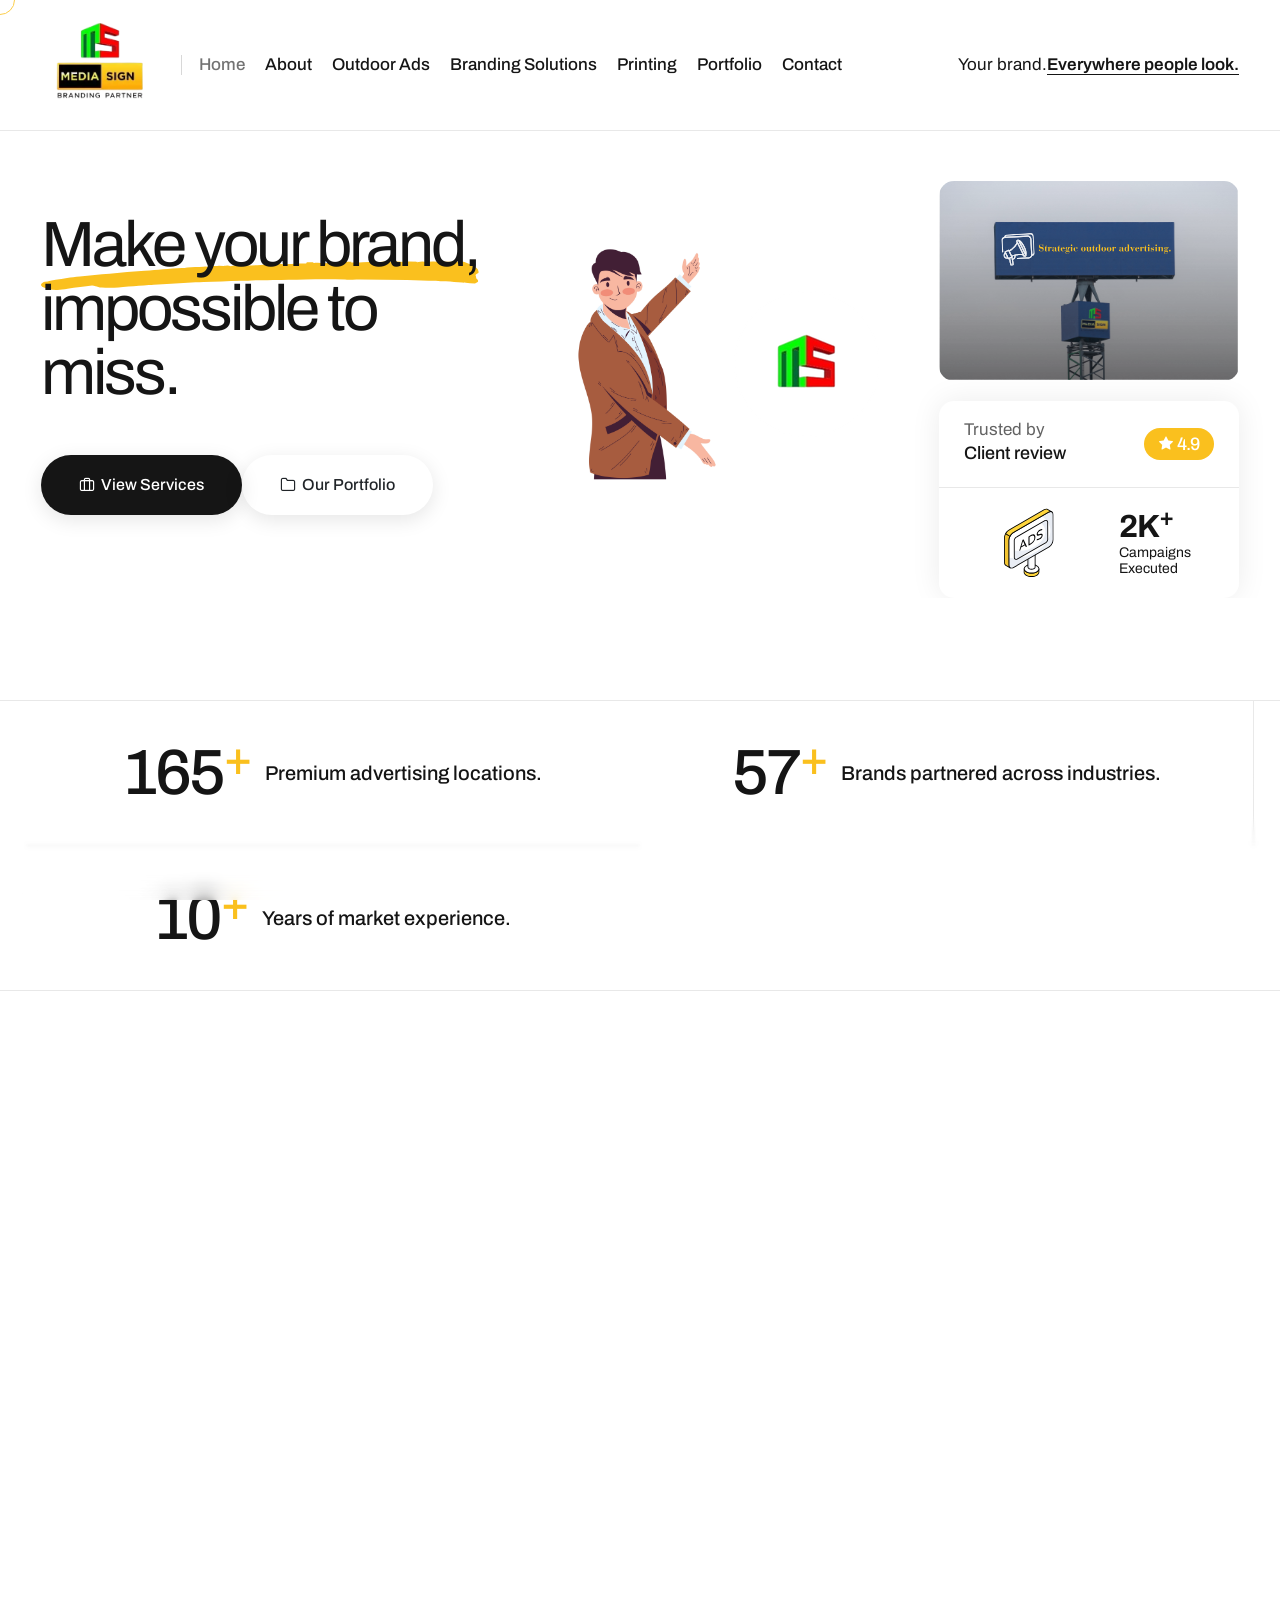
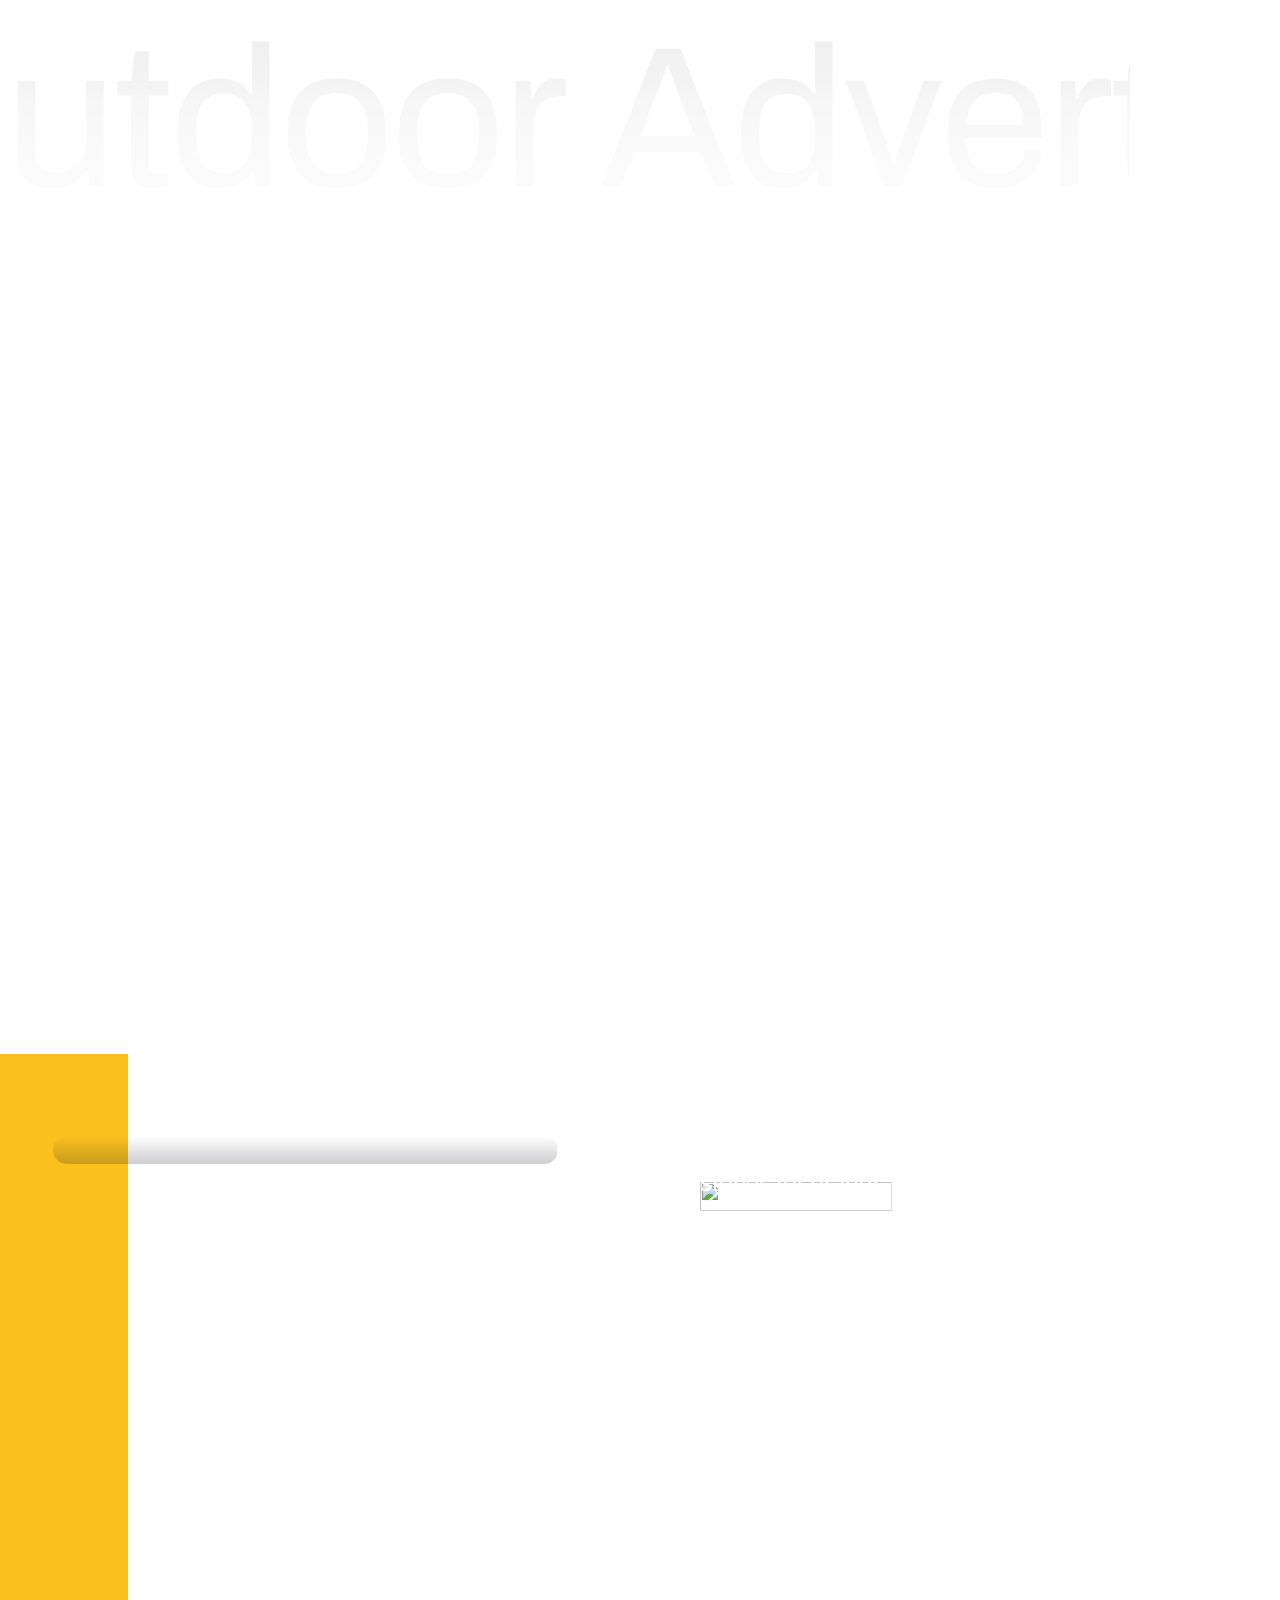
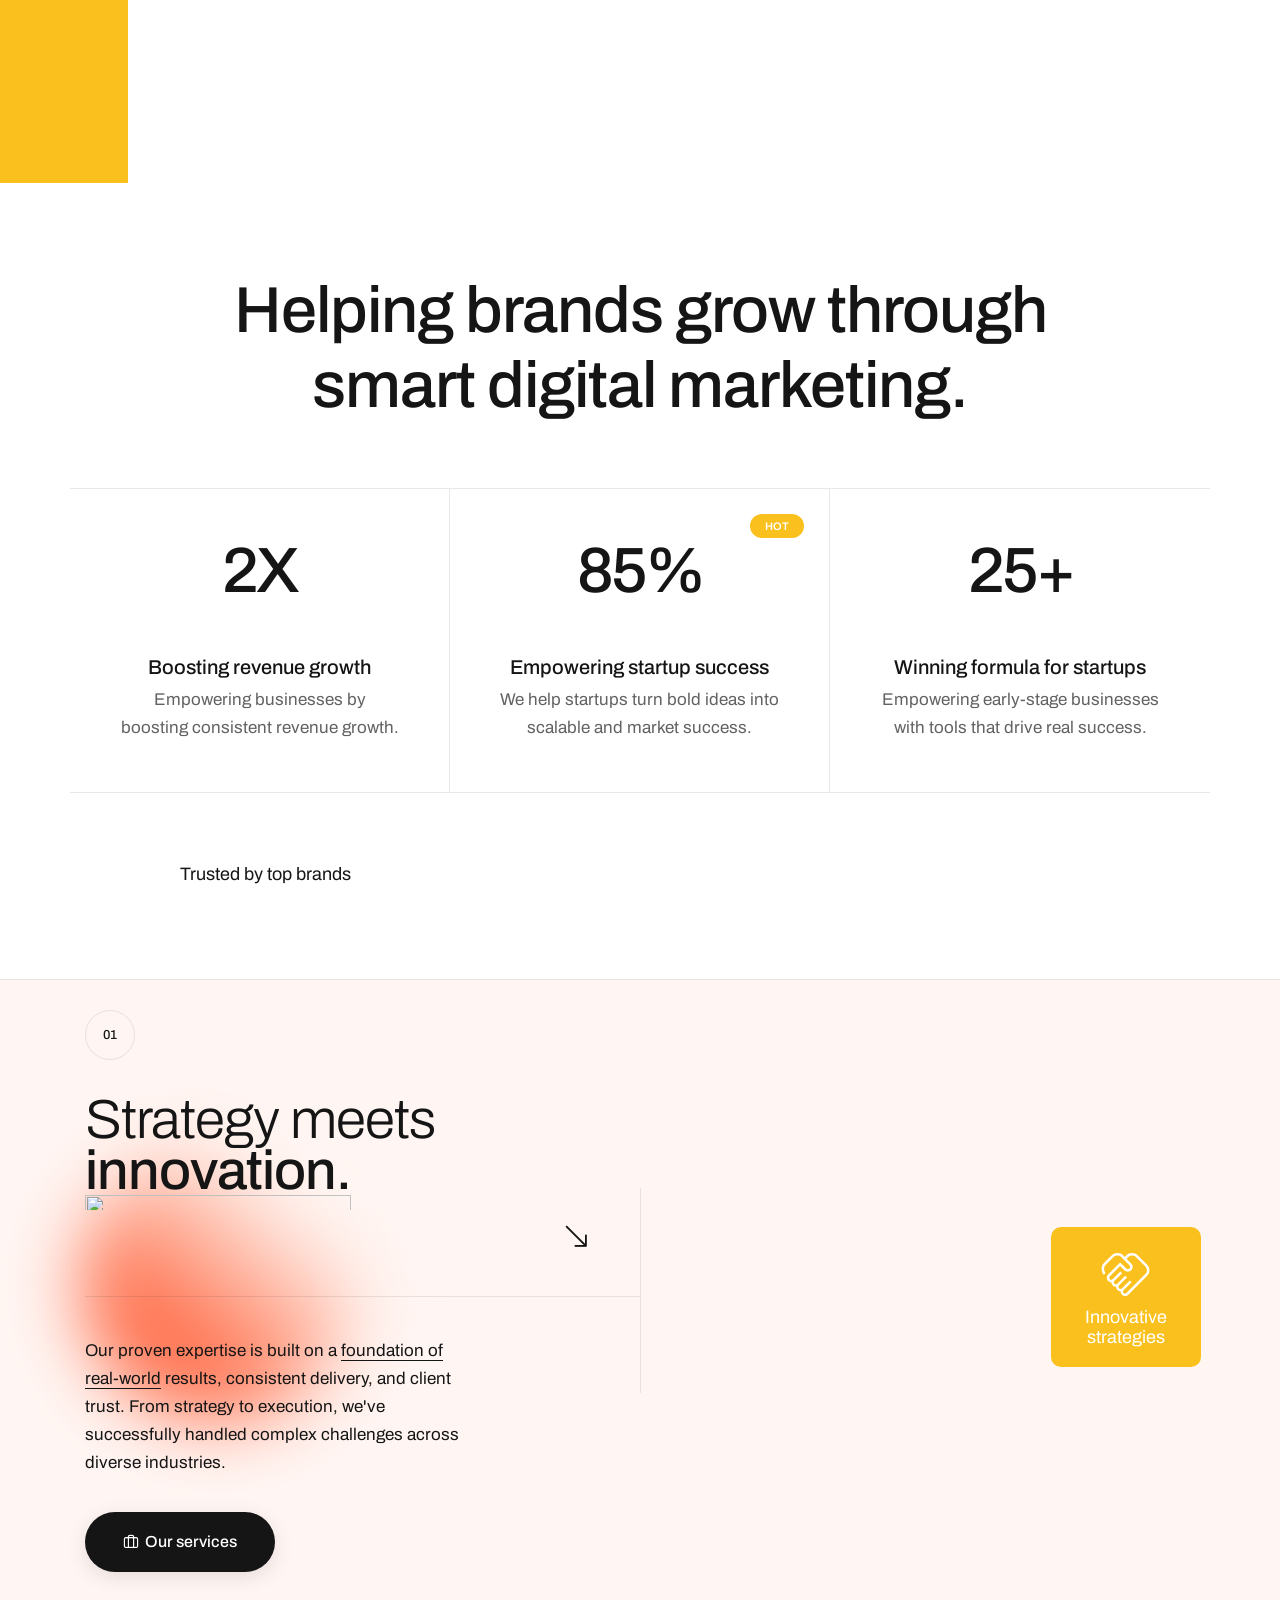
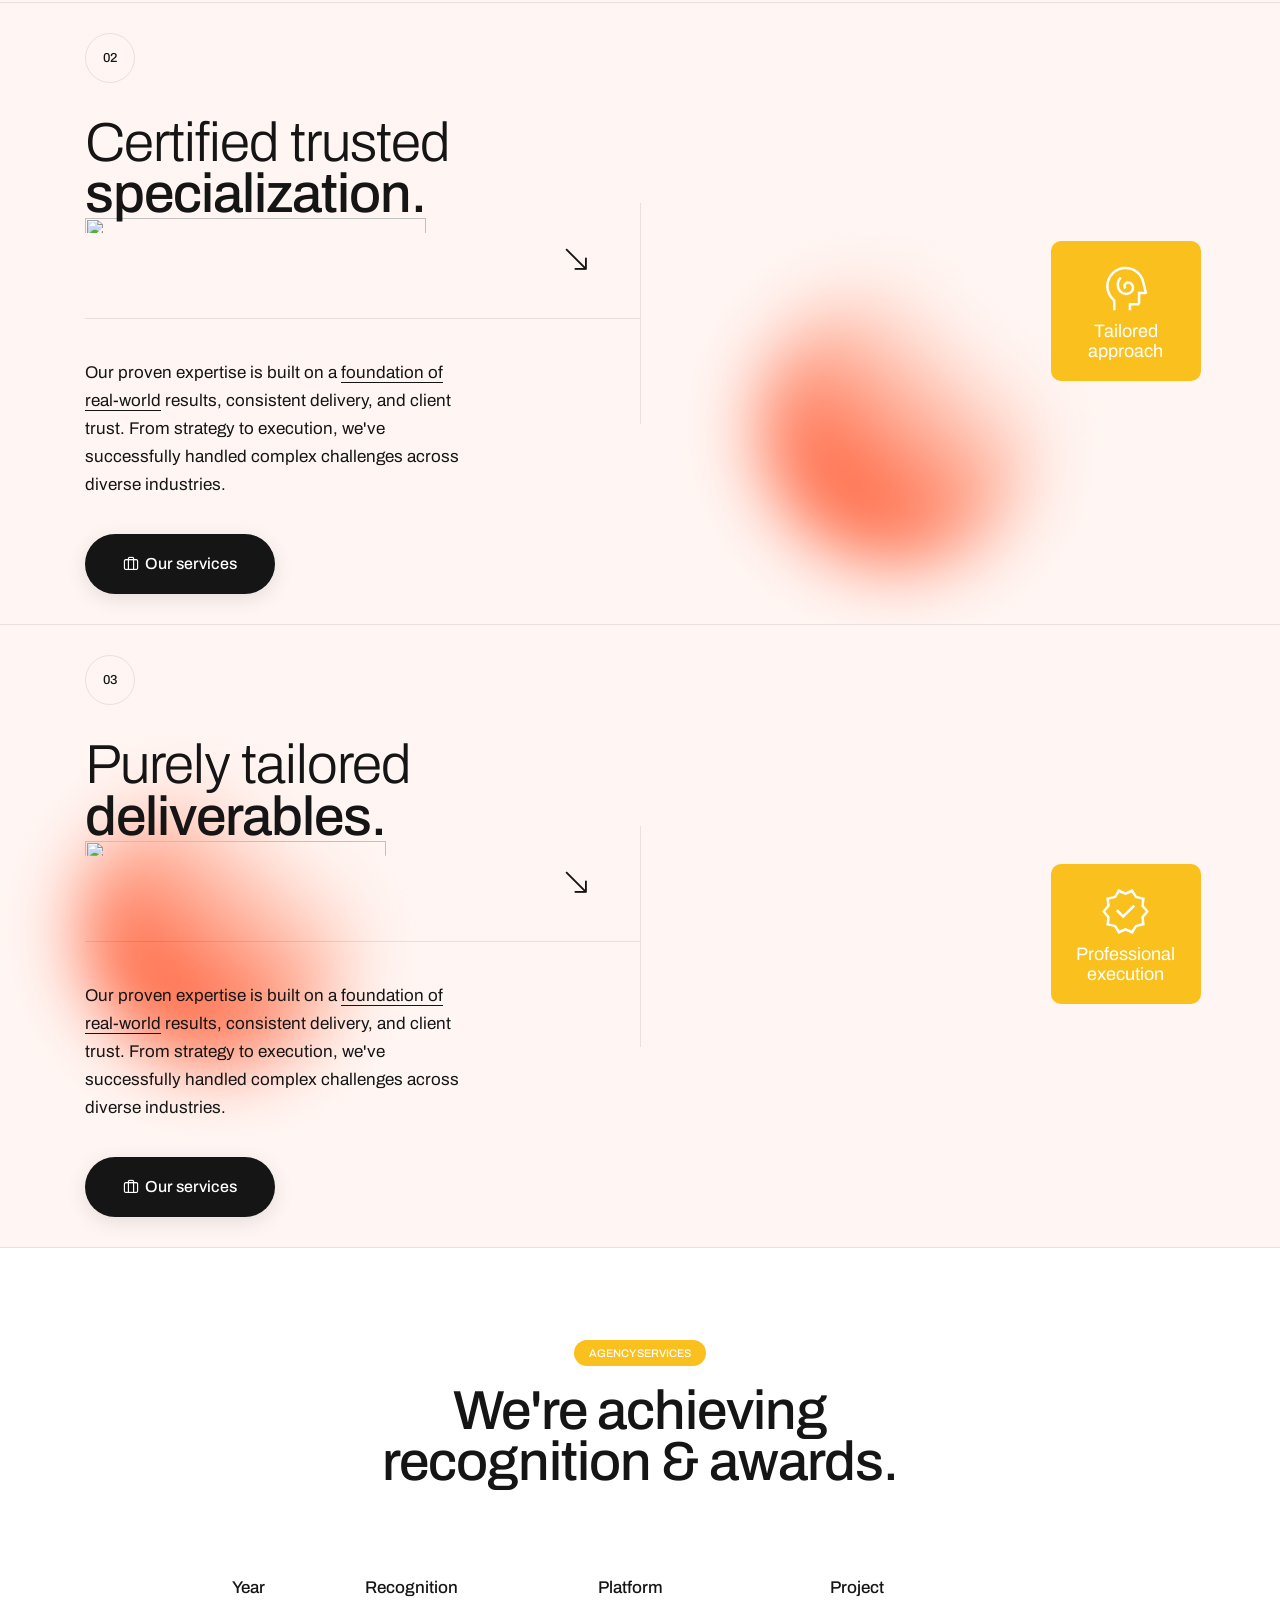
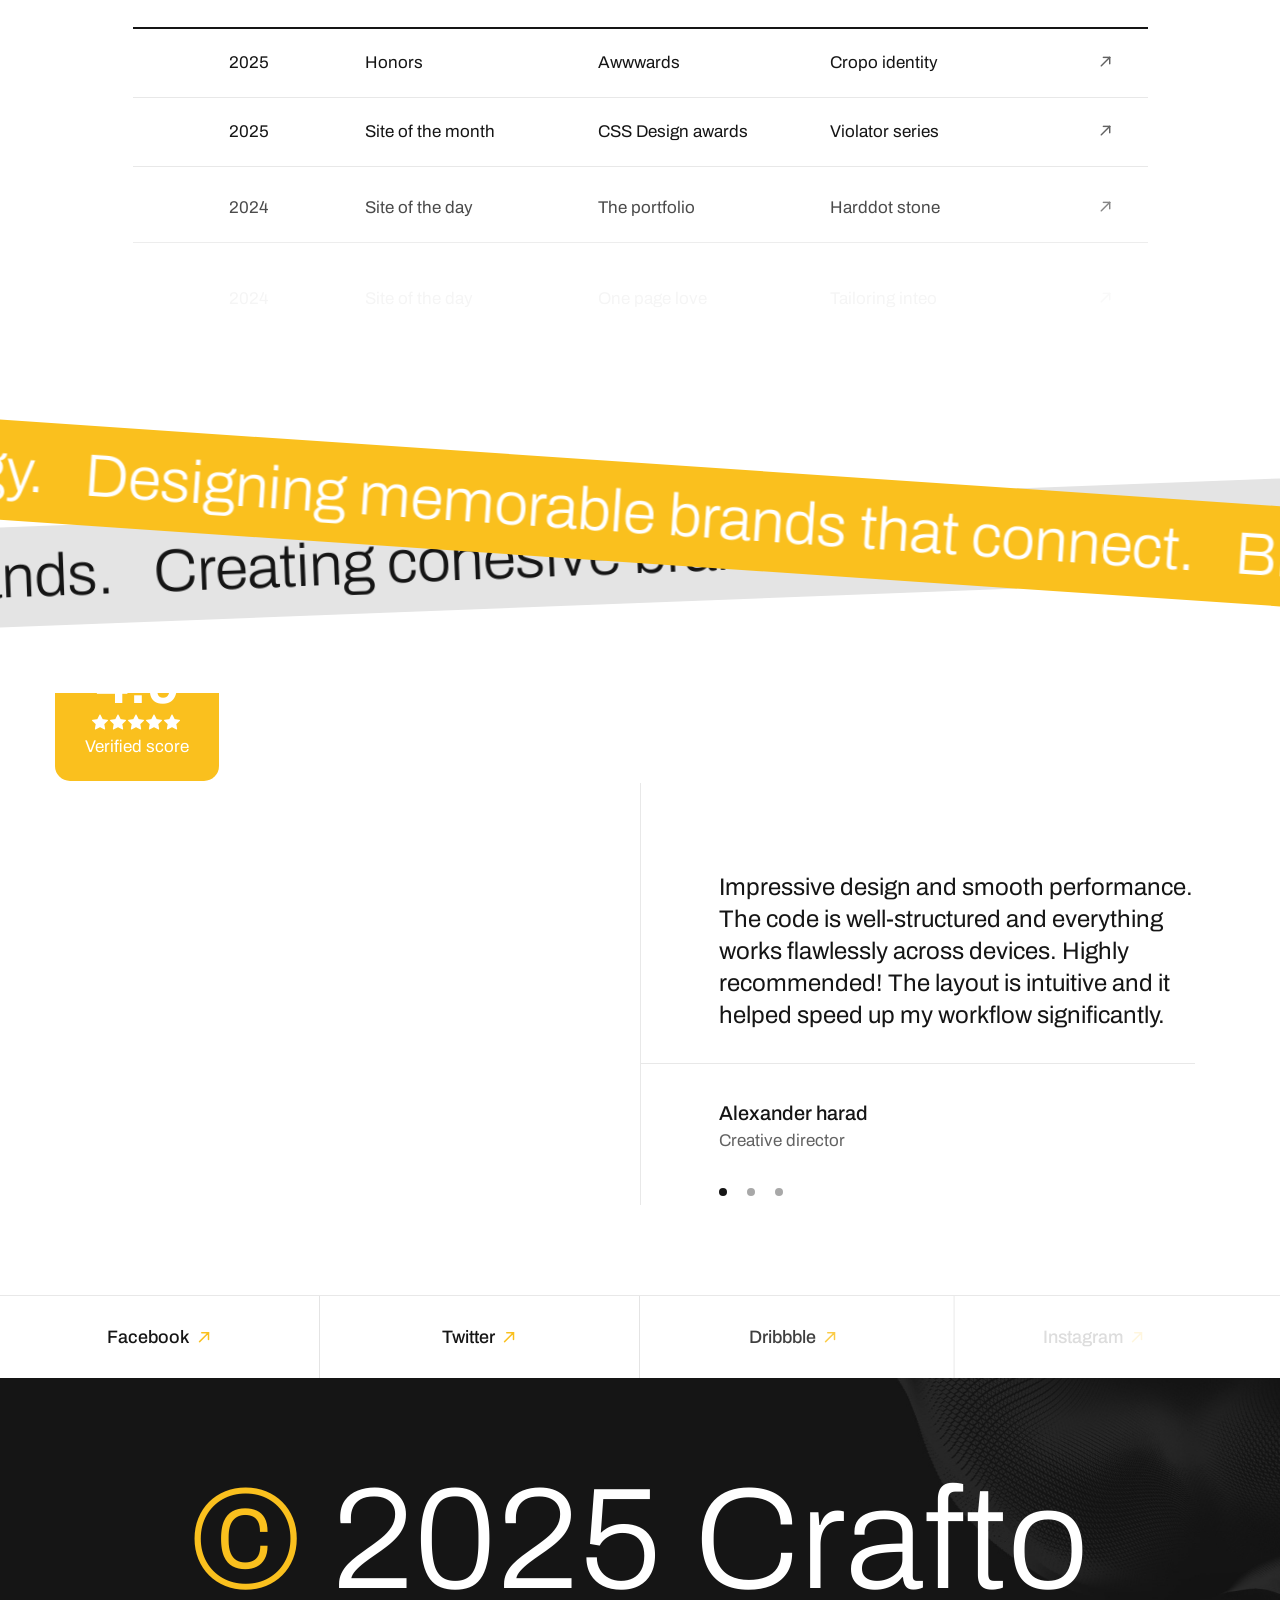
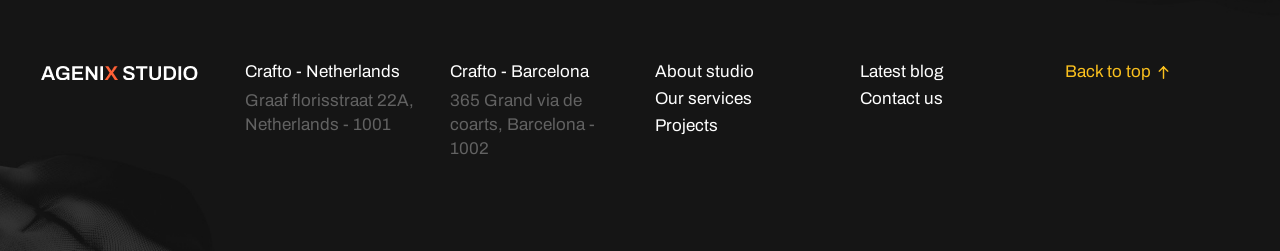
==== commit 52aaed7e: "ch-2" ====
--- a/index.html
+++ b/index.html
@@ -139,45 +139,32 @@
             <div class="container-fluid">
                 <div class="row align-items-center justify-content-center">
                     <div class="col-xxl-4 col-xl-5 col-lg-8 text-center text-xl-start" data-anime='{ "el": "childs", "opacity": [0, 1], "translateY": [100, 0], "staggervalue": 300, "duration": 1200, "easing": "easeOutCubic" }'>
-                        <h1 class="text-dark-gray ls-minus-3px mb-50px sm-mb-30px"><span class="highlight-separator pb-0" data-shadow-animation="true" data-animation-delay="1500">Make your brand,<span><img src="images/highlight-separator.svg" alt=""></span></span> impossible to miss.</h1>
+                        <h1 class="text-dark-gray ls-minus-3px mb-50px sm-mb-30px"><span class="highlight-separator pb-0" data-shadow-animation="true" data-animation-delay="1500">Make your brand,<span><img src="images/highlight-separator-updated.svg" alt=""></span></span> impossible to miss.</h1>
                         <div class="d-flex align-items-center justify-content-center justify-content-xl-start flex-sm-row flex-column">
                             <a href="demo-branding-studio-outdoor.html" class="btn btn-large btn-dark-gray btn-box-shadow btn-rounded btn-switch-text left-icon xs-mb-30px">
                                 <span>
                                     <span><i class="feather icon-feather-briefcase"></i></span>
-                                    <span class="btn-double-text" data-text="Explore service">Explore service</span>
+                                    <span class="btn-double-text" data-text="View Services">View Services</span>
                                 </span>
                             </a>
-                            <a href="https://www.youtube.com/watch?v=cfXHhfNy7tU" class="position-relative d-inline-block text-center rounded-circle video-icon-box video-icon-medium popup-youtube ms-15px xs-ms-0" aria-label="video-link">
-                                <span class="video-icon border border-1 border-color-transparent-dark-very-light me-10px">
-                                    <i class="bi bi-play-fill text-base-color fs-24"></i> 
+                            <a href="demo-branding-studio-projects.html" class="btn btn-large btn-dark- btn-box-shadow btn-rounded btn-switch-text left-icon xs-mb-30px">
+                                <span>
+                                    <span><i class="feather icon-feather-folder"></i></span>
+                                    <span class="btn-double-text" data-text="Our Portfolio">Our Portfolio</span>
                                 </span>
-                                <span class="fs-18 fw-500 text-dark-gray">About agency</span>
                             </a>                            
                         </div>
                     </div>
                     <div class="col-xxl-5 col-xl-3 col-md-7 position-relative text-center d-flex justify-content-center align-items-center lg-pt-50px" data-anime='{ "opacity": [0,1], "duration": 600, "delay": 0, "staggervalue": 150, "easing": "easeOutQuad" }'>
-                        <img class="position-absolute top-25px z-index-minus-2 animation-rotation-slow sm-w-80" src="images/demo-branding-studio-bg-01.jpg" alt="">
-                        <img src="https://placehold.co/630x707" alt="">
-                        <div class="position-absolute right-30px xl-right-minus-50px md-right-0px bottom-150px d-md-flex flex-column align-items-center justify-content-center">
-                            <img src="images/demo-branding-studio-circle-01.png" class="position-absolute" alt="">
-                            <img src="images/demo-branding-studio-circle-02.png" class="animation-rotation" alt="">
+                        <img src="images/banner11.svg" class="bannerimg" alt="">
+                        <div class="position-absolute right-30px xl-right-minus-50px md-right-30px d-md-flex flex-column align-items-center justify-content-center">
+                            <img src="images/lpage-1.png" class="position-absolute" alt="">
+                            <img src="images/lpage-2.png" class="animation-rotation" alt="">
                         </div>
                     </div>
                     <div class="col-xxl-3 col-xl-4 col-md-5 xl-pt-50px d-flex flex-column align-items-end" data-anime='{ "el": "childs", "translateY": [30, 0], "opacity": [0,1], "duration": 600, "delay": 0, "staggervalue": 150, "easing": "easeOutQuad" }'>
-                        <div class="d-flex align-items-end p-25px cover-background border-radius-15px h-200px w-300px sm-w-100 mb-20px" style="background-image: url('https://placehold.co/330x220')">
-                            <div class="d-flex align-items-center">
-                                <a href="https://www.youtube.com/watch?v=cfXHhfNy7tU" class="position-relative d-inline-block text-center bg-white border border-2 border-color-white rounded-circle video-icon-box video-icon-medium popup-youtube" aria-label="video-link">
-                                    <span>
-                                        <span class="video-icon">
-                                            <i class="bi bi-play-fill text-base-color fs-24"></i>
-                                            <span class="video-icon-sonar">
-                                                <span class="video-icon-sonar-bfr bg-white opacity-9"></span>
-                                            </span>
-                                        </span>
-                                    </span>
-                                </a>
-                                <span class="fs-18 lh-22 fw-500 text-white ms-10px">The help you need, When you need it.</span>
-                            </div>
+                        <div class="d-flex align-items-end p-25px cover-background border-radius-15px h-200px w-300px sm-w-100 mb-20px" style="background-image: url('/images/banner111.svg')">
+                            
                         </div>
                         <div class="border-radius-15px bg-white w-300px sm-w-100 bg-white box-shadow-extra-large">
                             <div class="d-flex align-items-center ps-25px pe-25px pt-20px pb-20px">
@@ -188,10 +175,10 @@
                                 <div class="border-radius-30px text-white bg-base-color ps-15px pe-15px pt-2px pb-2px fs-18 lh-32 fw-500 ls-minus-1px d-inline-flex align-items-center ms-auto"><i class="bi bi-star-fill fs-14 me-5px"></i><span class="flex-shrink-0">4.9</span></div>                              
                             </div>
                             <div class="d-flex align-items-center pt-10px pb-10px ps-5px pe-5px border-top border-color-transparent-dark-very-light">
-                                <img src="https://placehold.co/170x90" alt="">
+                                <img src="/images/bn-small.svg" alt="">
                                 <div class="ms-5px">
-                                    <h5 class="fw-700 text-dark-gray mb-0">20K<sup>+</sup></h5>
-                                    <div class="fs-14 lh-16 text-dark-gray">Happy clients</div>
+                                    <h5 class="fw-700 text-dark-gray mb-0">2K<sup>+</sup></h5>
+                                    <div class="fs-14 lh-16 text-dark-gray">Campaigns Executed</div>
                                 </div>
                             </div>
                         </div>
@@ -203,29 +190,24 @@
         <!-- start section -->
         <section class="p-0 pe-4 ps-4 xxl-pe-2 xxl-ps-2 lg-pe-0 lg-ps-0 mt-8 sm-mt-50px border-bottom border-top border-color-transparent-dark-very-light overflow-hidden">
             <div class="container-fluid" data-anime='{ "perspective": [1200,1200], "scale": [1.1, 1], "rotateX": [-90, 0], "opacity": [0,1], "duration": 1200, "delay": 0, "staggervalue": 600, "easing": "easeOutQuad" }'>
-                <div class="row row-cols-1 row-cols-xxl-4 row-cols-md-2">
-                    <div class="col pt-40px pb-40px ps-60px pe-60px xxl-ps-20px xxl-pe-20px border-end xs-border-end-0 xl-border-bottom border-color-transparent-dark-very-light">
-                        <div class="d-flex flex-column flex-lg-row justify-content-center align-items-center">
-                            <h2 class="h1 fw-500 ls-minus-3px text-dark-gray flex-shrink-0 mb-0 me-15px md-me-0">92<sup class="top-minus-20px text-base-color">^</sup></h2>
-                            <span class="fs-20 fw-500 text-dark-gray d-block">93% Growth from last year 2024.</span>
-                        </div>
-                    </div>
+                <div class="row row-cols-1 row-cols-xxl-3 row-cols-md-2">
+                    
                     <div class="col pt-40px pb-40px ps-60px pe-60px xxl-ps-20px xxl-pe-20px border-end xl-border-end-0 xl-border-bottom border-color-transparent-dark-very-light">
                         <div class="d-flex flex-column flex-lg-row justify-content-center align-items-center">
-                            <h2 class="h1 fw-500 ls-minus-3px text-dark-gray flex-shrink-0 mb-0 me-15px md-me-0">98<sup class="top-minus-20px text-base-color">%</sup></h2>
-                            <span class="fs-20 fw-500 text-dark-gray d-block">Boost successful client call rates.</span>
+                            <h2 class="h1 fw-500 ls-minus-3px text-dark-gray flex-shrink-0 mb-0 me-15px md-me-0">165<sup class="top-minus-20px text-base-color">+</sup></h2>
+                            <span class="fs-20 fw-500 text-dark-gray d-block">Premium advertising locations.</span>
                         </div>
                     </div>
                     <div class="col pt-40px pb-40px ps-60px pe-60px xxl-ps-20px xxl-pe-20px border-end xs-border-end-0 xs-border-bottom border-color-transparent-dark-very-light">
                         <div class="d-flex flex-column flex-lg-row justify-content-center align-items-center">
-                            <h2 class="h1 fw-500 ls-minus-3px text-dark-gray flex-shrink-0 mb-0 me-15px md-me-0">3M<sup class="top-minus-20px text-base-color">+</sup></h2>
-                            <span class="fs-20 fw-500 text-dark-gray d-block">Active registered happy clients.</span>
+                            <h2 class="h1 fw-500 ls-minus-3px text-dark-gray flex-shrink-0 mb-0 me-15px md-me-0">57<sup class="top-minus-20px text-base-color">+</sup></h2>
+                            <span class="fs-20 fw-500 text-dark-gray d-block">Brands partnered across industries.</span>
                         </div>
                     </div>
                     <div class="col pt-40px pb-40px ps-60px pe-60px xxl-ps-20px xxl-pe-20px">
                         <div class="d-flex flex-column flex-lg-row justify-content-center align-items-center">
-                            <h2 class="h1 fw-500 ls-minus-3px text-dark-gray flex-shrink-0 mb-0 me-15px md-me-0">12<sup class="top-minus-20px text-base-color">+</sup></h2>
-                            <span class="fs-20 fw-500 text-dark-gray d-block">We create top worldwide brands.</span>
+                            <h2 class="h1 fw-500 ls-minus-3px text-dark-gray flex-shrink-0 mb-0 me-15px md-me-0">10<sup class="top-minus-20px text-base-color">+</sup></h2>
+                            <span class="fs-20 fw-500 text-dark-gray d-block">Years of market experience.</span>
                         </div>
                     </div>
                 </div>
@@ -236,25 +218,21 @@
         <section>
             <div class="container">
                 <div class="row justify-content-center justify-content-xl-start">
-                    <div class="col-xl-4 col-lg-10 d-flex align-items-xl-start align-items-center flex-column lg-mb-50px text-center text-xl-start">
-                        <div class="fs-11 lh-26 fw-500 text-uppercase text-white bg-base-color border-radius-30px ps-15px pe-15px mb-20px d-inline-block" data-anime='{"translateY": [30, 0], "opacity": [0,1], "duration": 800, "delay": 0, "staggervalue": 300, "easing": "easeOutQuad" }'>who we are</div>
-                        <h2 class="fw-500 text-dark-gray mb-25px" data-anime='{"translateY": [30, 0], "perspective": [400,400], "scale": [1.1, 1], "rotateX": [-80, 0], "opacity": [0,1], "duration": 800, "delay": 0, "staggervalue": 300, "easing": "easeOutQuad" }'>We're a creative digital <span class="highlight-separator pb-0" data-shadow-animation="true" data-animation-delay="1500">agency.<span><img src="images/highlight-separator-02.svg" alt=""></span></span></h2>
-                        <p data-anime='{"el": "lines", "translateY": [30, 0], "perspective": [400,400], "scale": [1.1, 1], "rotateX": [-80, 0], "opacity": [0,1], "duration": 800, "delay": 200, "staggervalue": 300, "easing": "easeOutQuad" }'>We are excited for our work and how it positively impacts clients. With over 12 years of experience have been constantly providing excellent.</p>
+                    <div class="col-xl-7 col-lg-10 d-flex align-items-xl-start align-items-center flex-column lg-mb-50px text-center text-xl-start">
+                        <div class="fs-11 lh-26 fw-500 text-uppercase text-white bg-base-color border-radius-30px ps-15px pe-15px mb-20px d-inline-block" data-anime='{"translateY": [30, 0], "opacity": [0,1], "duration": 800, "delay": 0, "staggervalue": 300, "easing": "easeOutQuad" }'>WHO WE ARE</div>
+                        <h2 class="fw-500 text-dark-gray mb-25px" data-anime='{"translateY": [30, 0], "perspective": [400,400], "scale": [1.1, 1], "rotateX": [-80, 0], "opacity": [0,1], "duration": 800, "delay": 0, "staggervalue": 300, "easing": "easeOutQuad" }'>We bring brands to life across <span class="highlight-separator pb-0" data-shadow-animation="true" data-animation-delay="1500"> real-world spaces.<span><img src="images/highlight-separator-updated.svg" alt=""></span></span></h2>
+                        <p data-anime='{"el": "lines", "translateY": [30, 0], "perspective": [400,400], "scale": [1.1, 1], "rotateX": [-80, 0], "opacity": [0,1], "duration": 800, "delay": 200, "staggervalue": 300, "easing": "easeOutQuad" }'>Media Sign is a leading outdoor advertising and branding company specializing in hoardings, transit branding, flex printing and promotional campaigns. From concept to installation, we handle complete execution that helps businesses reach customers across the city.</p>
+                        <p data-anime='{"el": "lines", "translateY": [30, 0], "perspective": [400,400], "scale": [1.1, 1], "rotateX": [-80, 0], "opacity": [0,1], "duration": 800, "delay": 200, "staggervalue": 300, "easing": "easeOutQuad" }'>With years of experience in hoardings, transit branding, printing and promotional activities, Media Sign helps businesses increase visibility and customer reach across prime locations.</p>
                         <div class="mt-auto" data-anime='{"translateY": [30, 0], "opacity": [0,1], "duration": 1200, "delay": 800, "staggervalue": 300, "bounce": "easeOutQuad" }'>
                             <img class="mb-5px w-70" src="images/logo-awwards.svg" alt="">
-                            <p class="mb-0"><span class="text-dark-gray">Awards</span> - Site of the day 2025</p>
-                        </div>
-                    </div>
-                    <div class="col-xl-2 col-md-4 offset-xl-1 sm-mb-30px" data-anime='{ "el": "childs", "translateY": [50, 0], "opacity": [0,1], "duration": 600, "delay": 0, "staggervalue": 300, "easing": "easeOutQuad" }'>
-                        <img class="border-radius-15px w-100" src="https://placehold.co/224x360" alt="">
-                        <div class="d-block bg-base-color ps-15 pt-16 pb-13 sm-p-10 border-radius-15px mt-30px text-center text-md-start">
-                            <span class="fs-80 lh-80 fw-500 text-white ls-minus-3px">28<sup class="top-minus-40px fs-40">+</sup></span>
-                            <span class="text-white lh-20 d-inline-block sm-w-100">Years of trusted experience.</span>
-                        </div>
-                    </div>
-                    <div class="col-xl-5 col-md-8" data-anime='{ "el": "childs", "translateY": [100, 0], "opacity": [0,1], "duration": 600, "delay": 0, "staggervalue": 300, "easing": "easeOutQuad" }'>  
+                        </div>
+                    </div>
+                    
+                    <div class="col-xl-4 col-md-8" data-anime='{ "el": "childs", "translateY": [100, 0], "opacity": [0,1], "duration": 600, "delay": 0, "staggervalue": 300, "easing": "easeOutQuad" }'>  
                         <figure class="position-relative m-0">
-                            <img class="border-radius-15px w-100" src="https://placehold.co/600x600" alt="">
+                            <video class="border-radius-15px w-100" autoplay muted loop playsinline>
+    <source src="images/who-video.mp4" type="video/mp4">
+</video>
                             <figcaption class="position-absolute text-center border-radius-15px right-30px bottom-30px ps-30px pe-30px blur-box bg-white-transparent">
                                 <h2 class="fs-60 mx-auto mb-0 fw-600 text-dark-gray mt-20px">4.9</h2>
                                 <div class="text-base-color ls-2px lh-20">
@@ -273,7 +251,7 @@
             <div class="container-fluid p-0">
                 <div class="row g-0">
                     <div class="col-12 text-center opacity-8">
-                        <div class="fs-200 lh-200 lg-fs-150 sm-w-100 ls-minus-3px text-gradient-light-gray-white text-white-space-nowrap" data-bottom-top="transform: translate3d(-150px, 0px, 0px);" data-top-bottom="transform: translate3d(50px, 0px, 0px);">creative digital agency</div>
+                        <div class="fs-200 lh-200 lg-fs-150 sm-w-100 ls-minus-3px text-gradient-light-gray-white text-white-space-nowrap" data-bottom-top="transform: translate3d(-150px, 0px, 0px);" data-top-bottom="transform: translate3d(50px, 0px, 0px);">Outdoor Advertising Agency</div>
                     </div>
                 </div>
             </div>
@@ -285,7 +263,7 @@
                 <div class="row justify-content-center mb-45px md-mb-30px">
                     <div class="col-xl-7 col-lg-8 text-center" data-anime='{ "el": "childs", "translateY": [30, 0], "opacity": [0,1], "duration": 600, "delay":0, "staggervalue": 300, "easing": "easeOutQuad" }'>
                         <div class="fs-11 lh-26 fw-500 text-uppercase text-white bg-base-color border-radius-30px ps-15px pe-15px mb-20px d-inline-block">Agency services</div>
-                        <h2 class="fw-500 text-dark-gray">We help you to go online and <span class="highlight-separator pb-0" data-shadow-animation="true" data-animation-delay="1500">increase your sales.<span><img src="images/highlight-separator-03.svg" alt=""></span></span></h2>
+                        <h2 class="fw-500 text-dark-gray">We help your brand get seen <span class="highlight-separator pb-0" data-shadow-animation="true" data-animation-delay="1500">everywhere.<span><img src="images/highlight-separator-updated.svg" alt=""></span></span></h2>
                     </div>
                 </div>
                 <div class="row row-cols-1 row-cols-lg-3 row-cols-sm-2 justify-content-center" data-anime='{ "el": "childs", "translateY": [20, 0], "opacity": [0,1], "duration": 600, "delay": 300, "staggervalue": 300, "easing": "easeOutQuad" }'>
--- a/css/style.css
+++ b/css/style.css
@@ -7281,7 +7281,7 @@
   -webkit-border-radius: 0;
   border-radius: 0;
 }
-.navbar .navbar-nav .dropdown .dropdown-menu li:last-child > a {
+.navbar .navbar-nav .dropdown .position-absolute li:last-child > a {
   padding-bottom: 0;
 }
 .navbar .navbar-nav .dropdown .dropdown-menu li.active > a {
--- a/demos/branding-studio/branding-studio.css
+++ b/demos/branding-studio/branding-studio.css
@@ -267,6 +267,9 @@
         max-height: 95px !important;
     }
 }
+.bannerimg{
+    margin-left: -105px;
+}
 /* ===== Reduce Navbar Height ===== */
 
 /* remove header vertical padding */
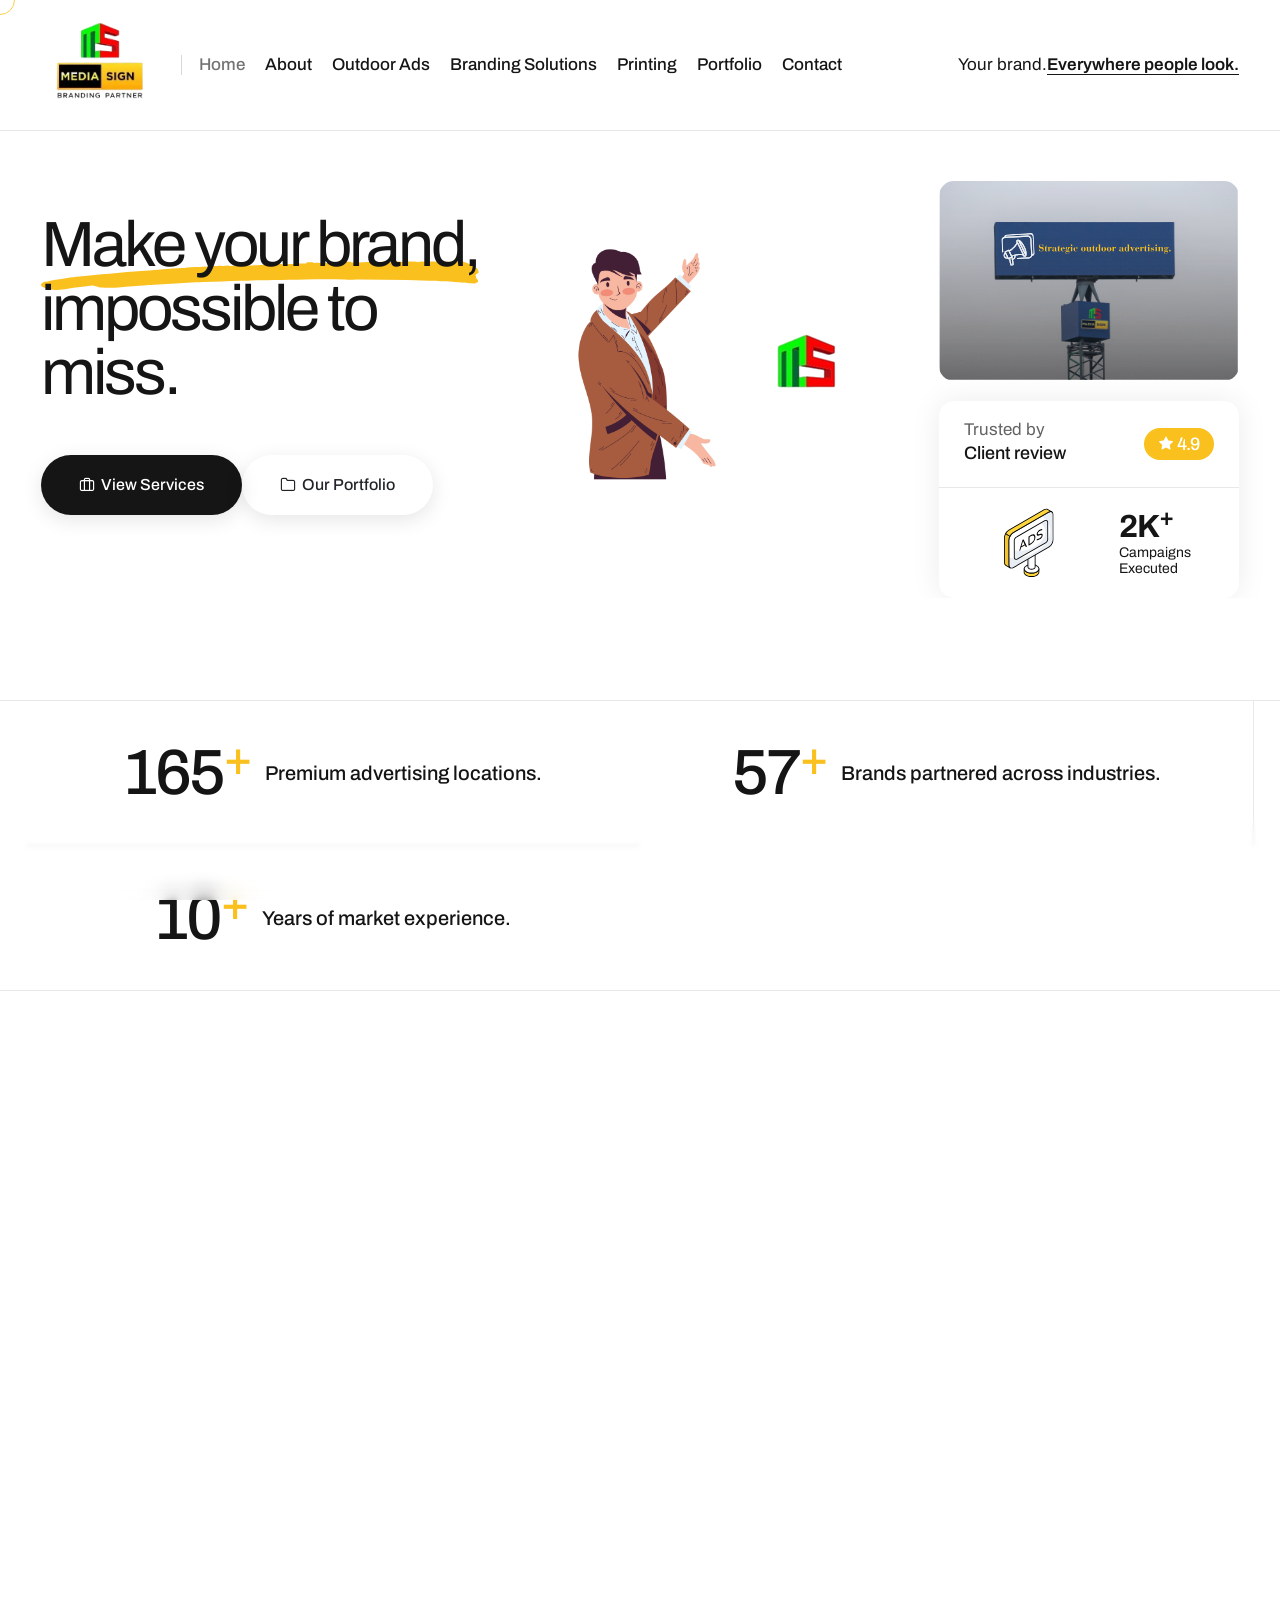
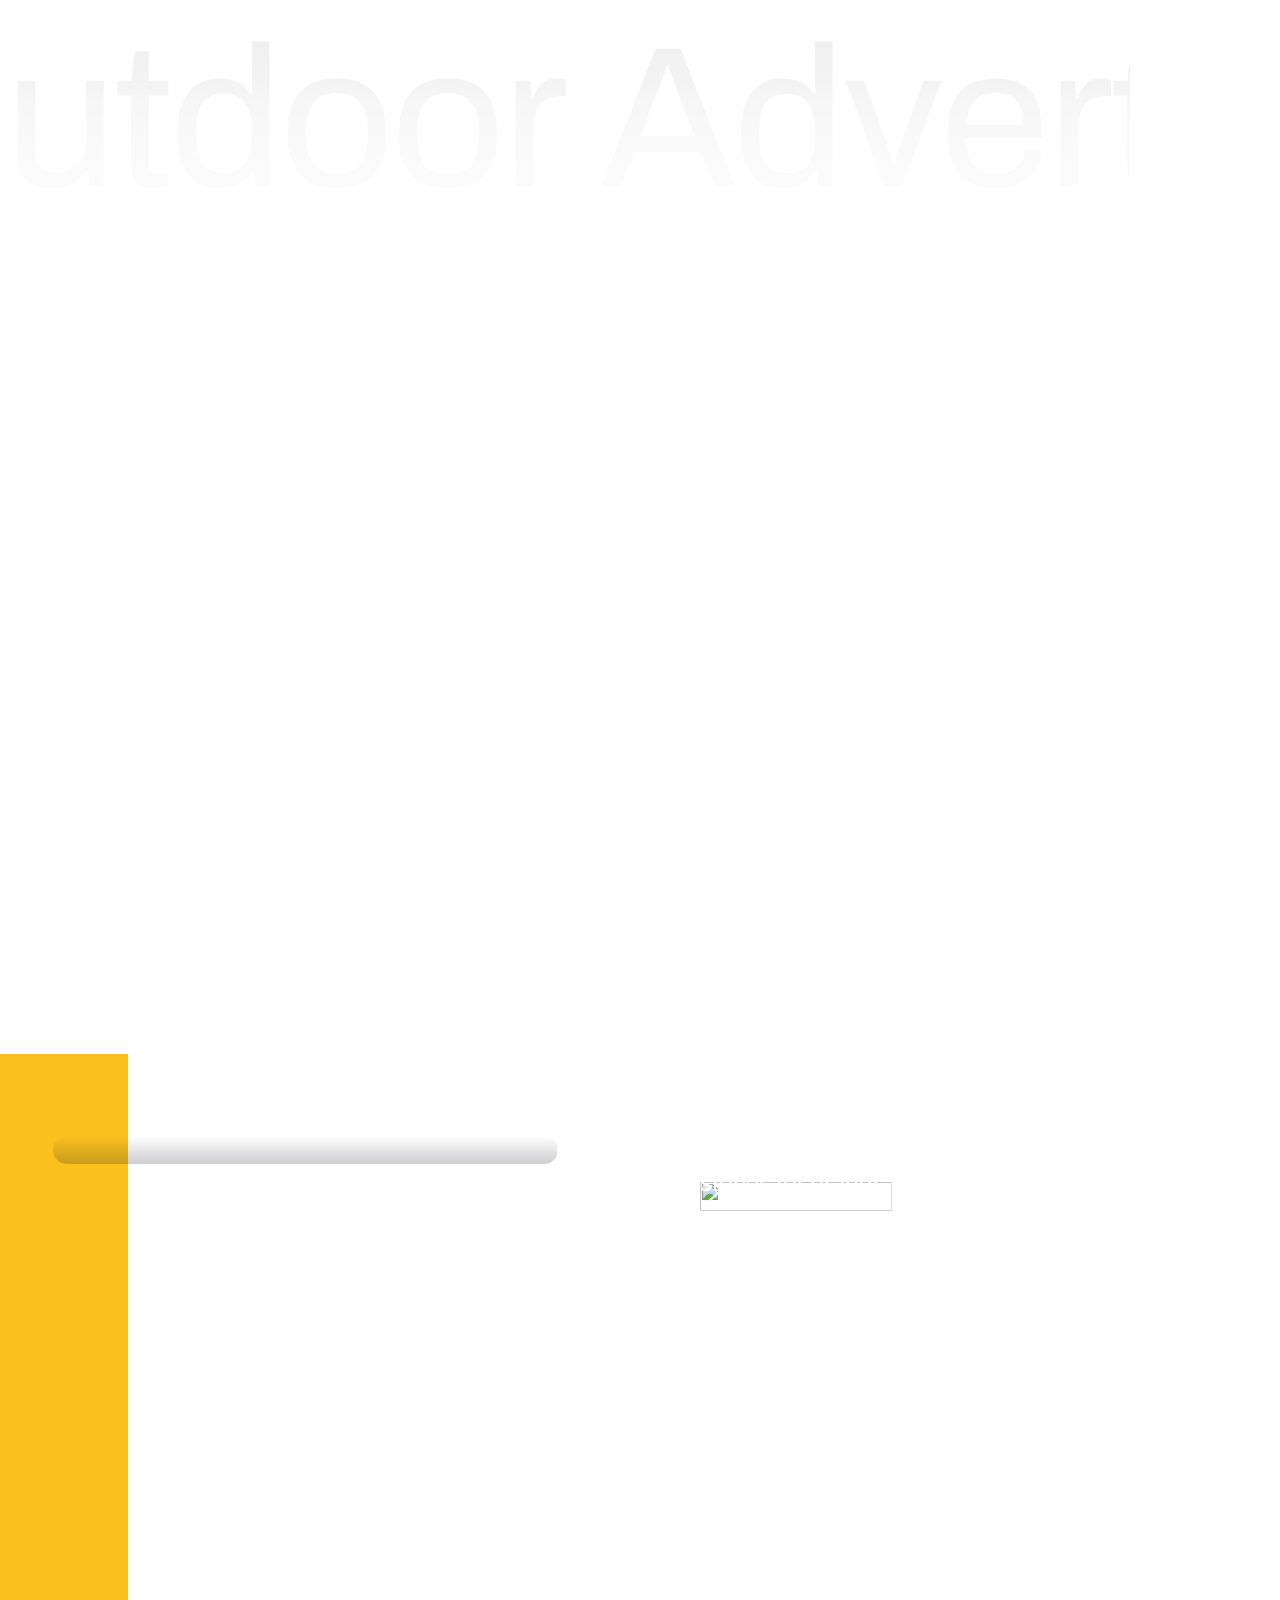
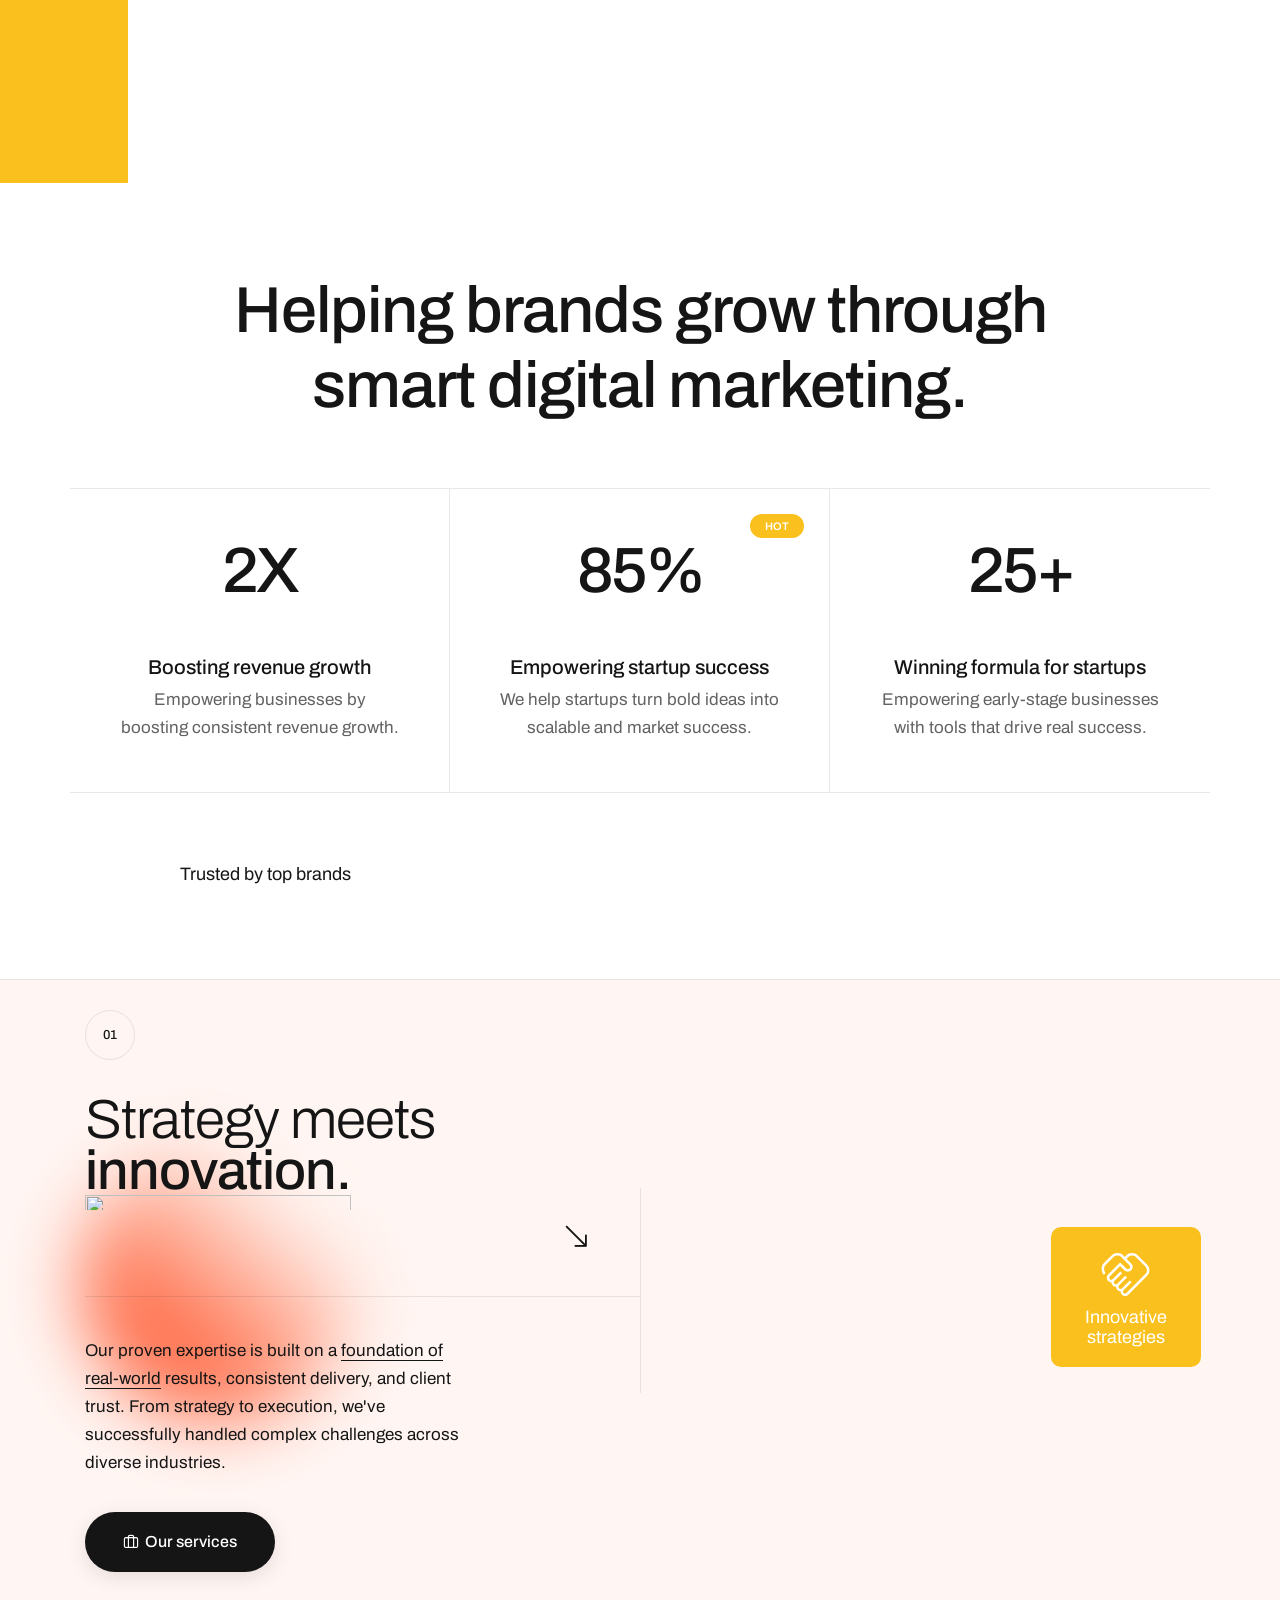
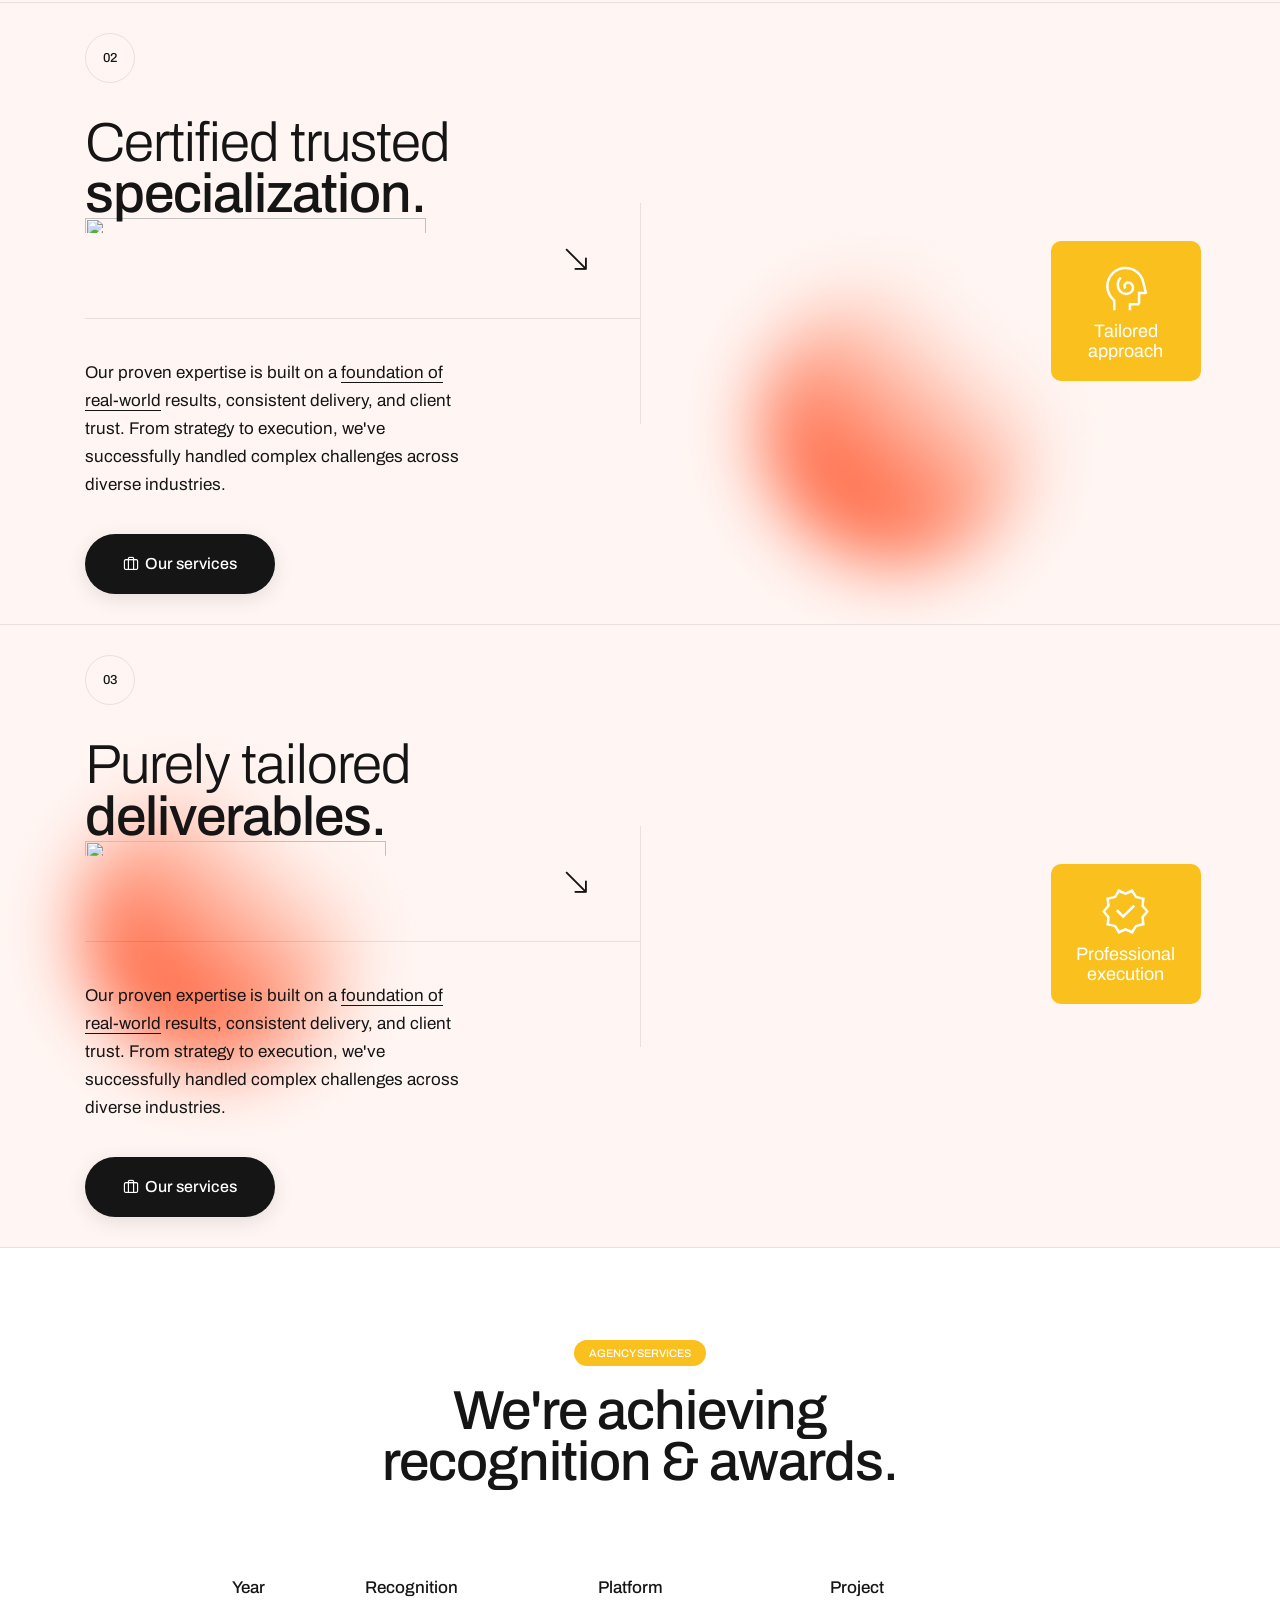
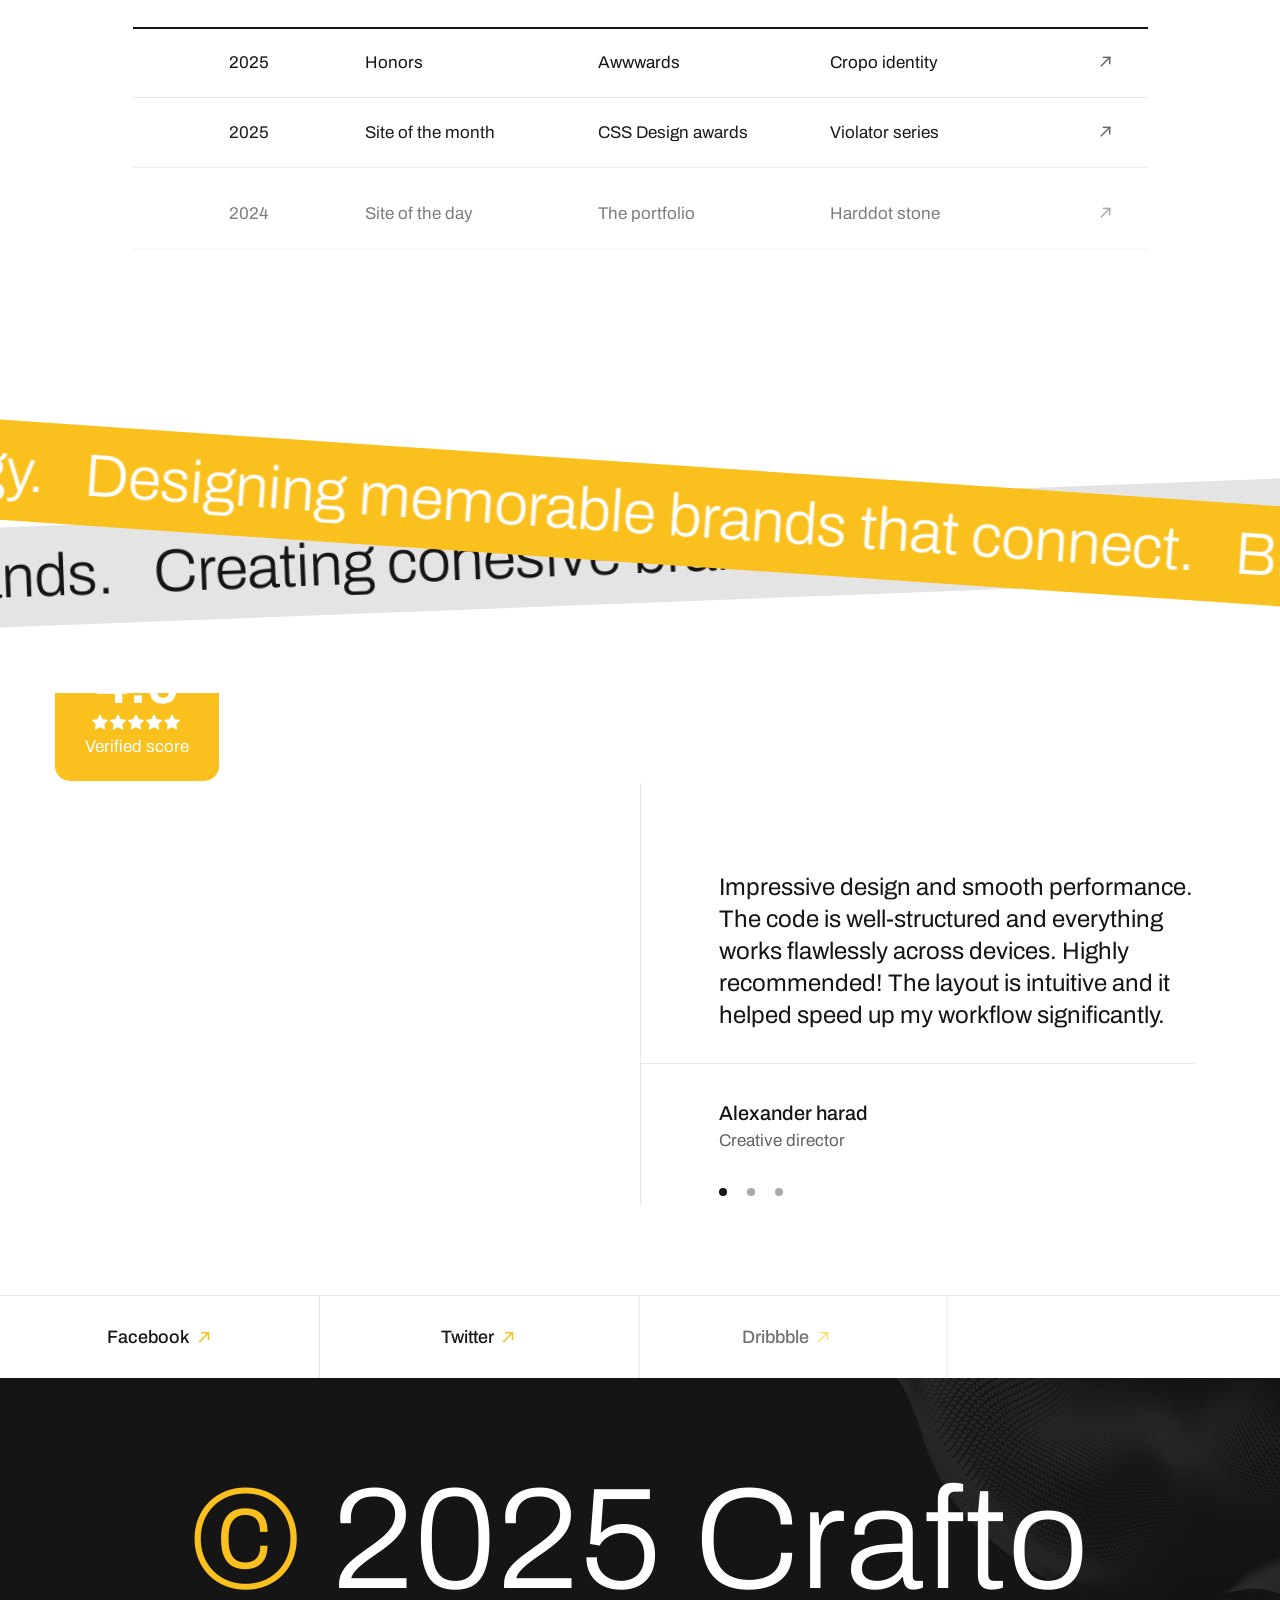
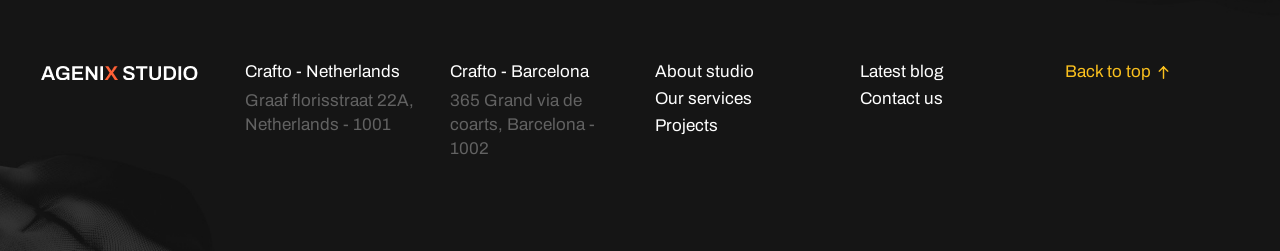
==== commit 8b5cddb4: "ch-2.1" ====
--- a/index.html
+++ b/index.html
@@ -231,9 +231,9 @@
                     <div class="col-xl-4 col-md-8" data-anime='{ "el": "childs", "translateY": [100, 0], "opacity": [0,1], "duration": 600, "delay": 0, "staggervalue": 300, "easing": "easeOutQuad" }'>  
                         <figure class="position-relative m-0">
                             <video class="border-radius-15px w-100" autoplay muted loop playsinline>
-    <source src="images/who-video.mp4" type="video/mp4">
+    <source src="images/who-video-fn.mp4" type="video/mp4">
 </video>
-                            <figcaption class="position-absolute text-center border-radius-15px right-30px bottom-30px ps-30px pe-30px blur-box bg-white-transparent">
+                            <figcaption class="position-absolute text-center border-radius-15px right-30px bottom-30px ps-5px pe-5px blur-box bg-white-transparent">
                                 <h2 class="fs-60 mx-auto mb-0 fw-600 text-dark-gray mt-20px">4.9</h2>
                                 <div class="text-base-color ls-2px lh-20">
                                     <i class="bi bi-star-fill"></i><i class="bi bi-star-fill"></i><i class="bi bi-star-fill"></i><i class="bi bi-star-fill"></i><i class="bi bi-star-fill"></i>
--- a/css/responsive.css
+++ b/css/responsive.css
@@ -82,7 +82,7 @@
   }
   section {
     padding-top: 50px;
-    padding-bottom: 50px;
+    padding-bottom: 30px;
   }
   section.half-section {
     padding-top: 40px;
@@ -10090,9 +10090,7 @@
   .lg-mb-45px {
     margin-bottom: 45px !important;
   }
-  .lg-mb-50px {
-    margin-bottom: 50px !important;
-  }
+  
   .lg-mb-55px {
     margin-bottom: 55px !important;
   }
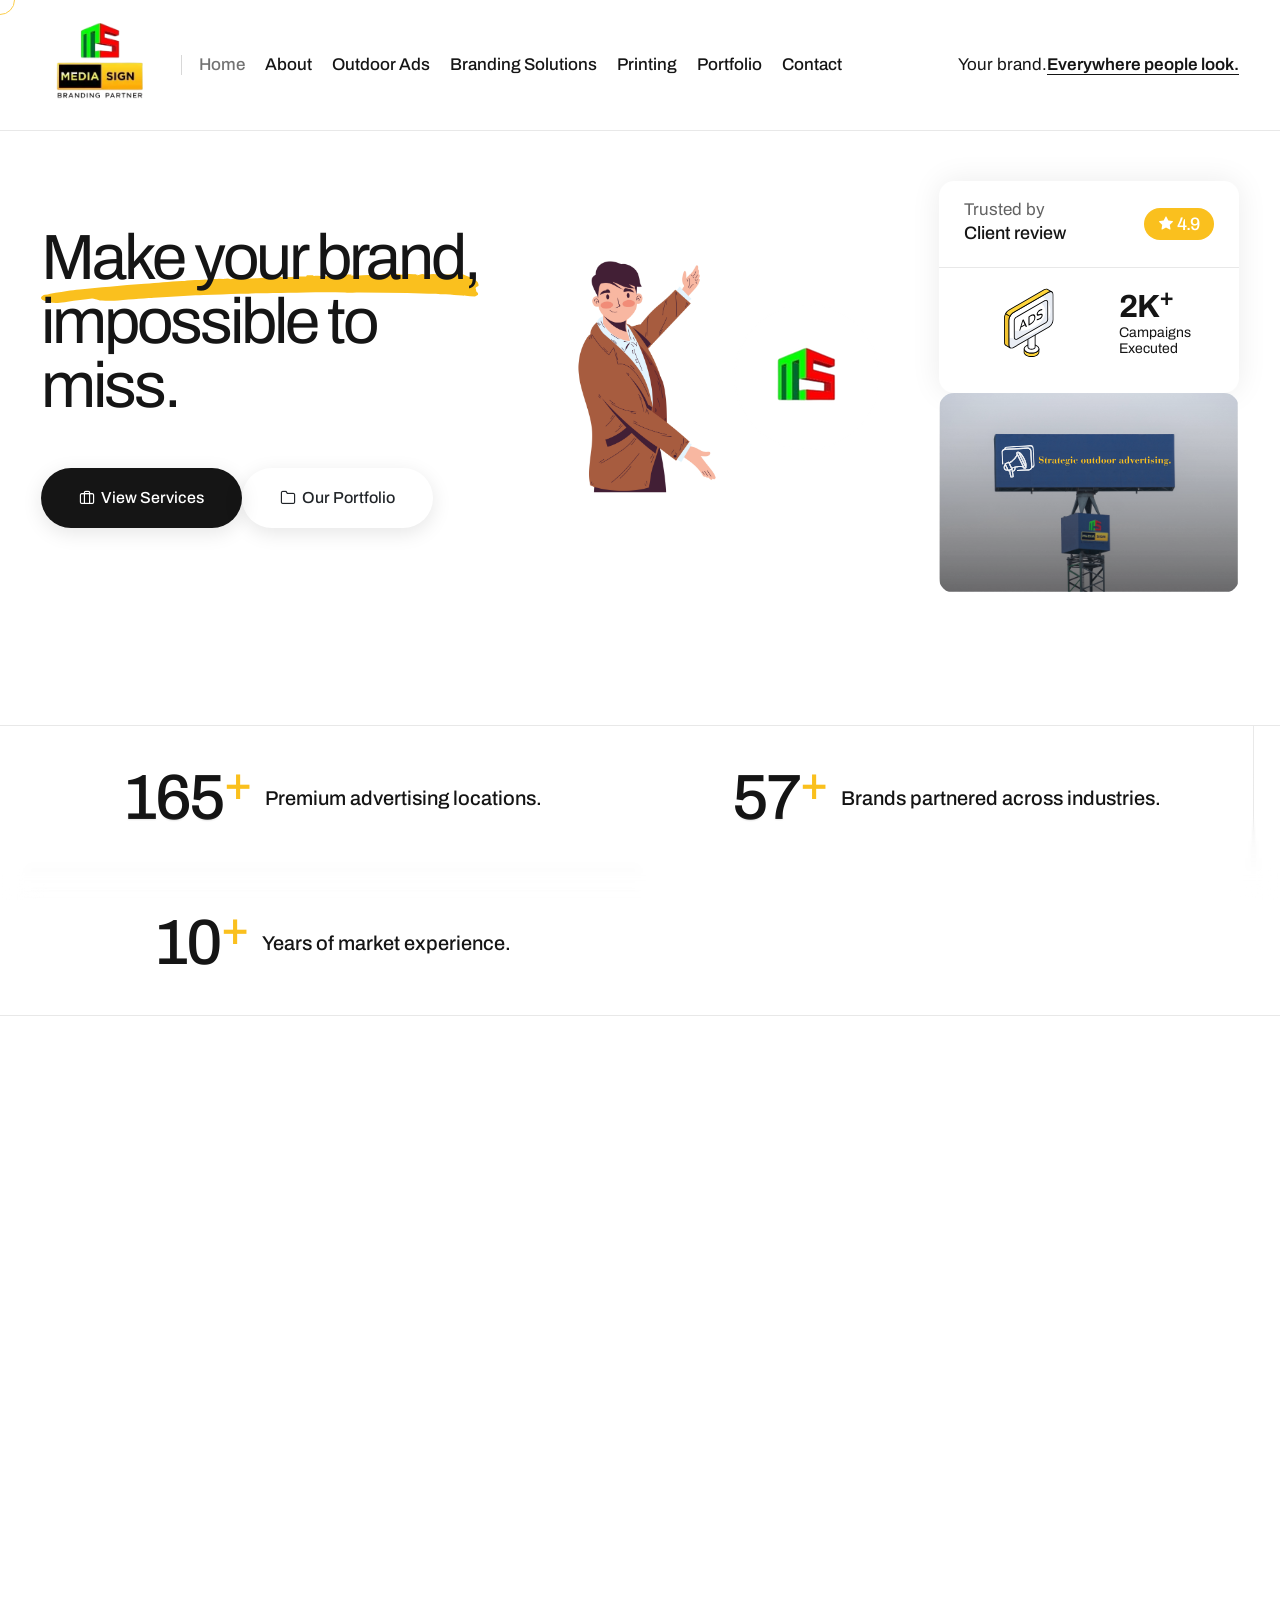
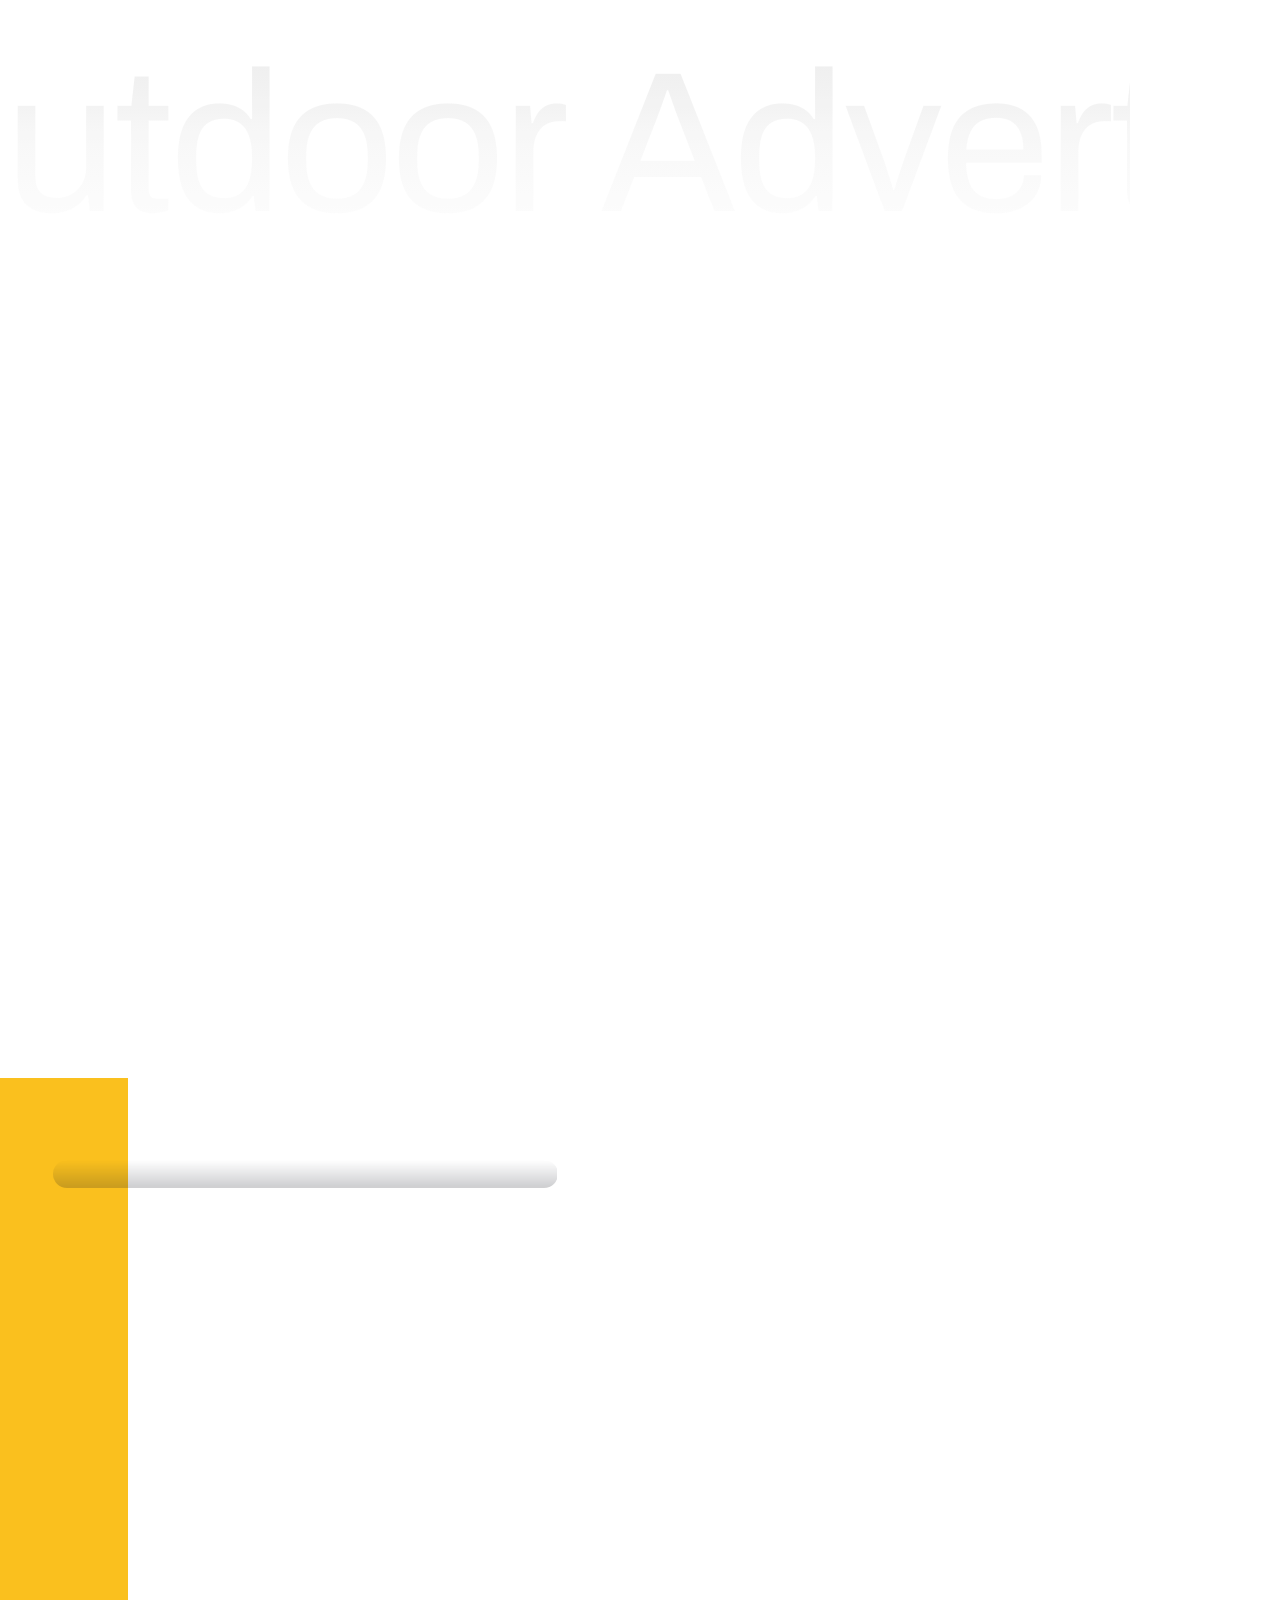
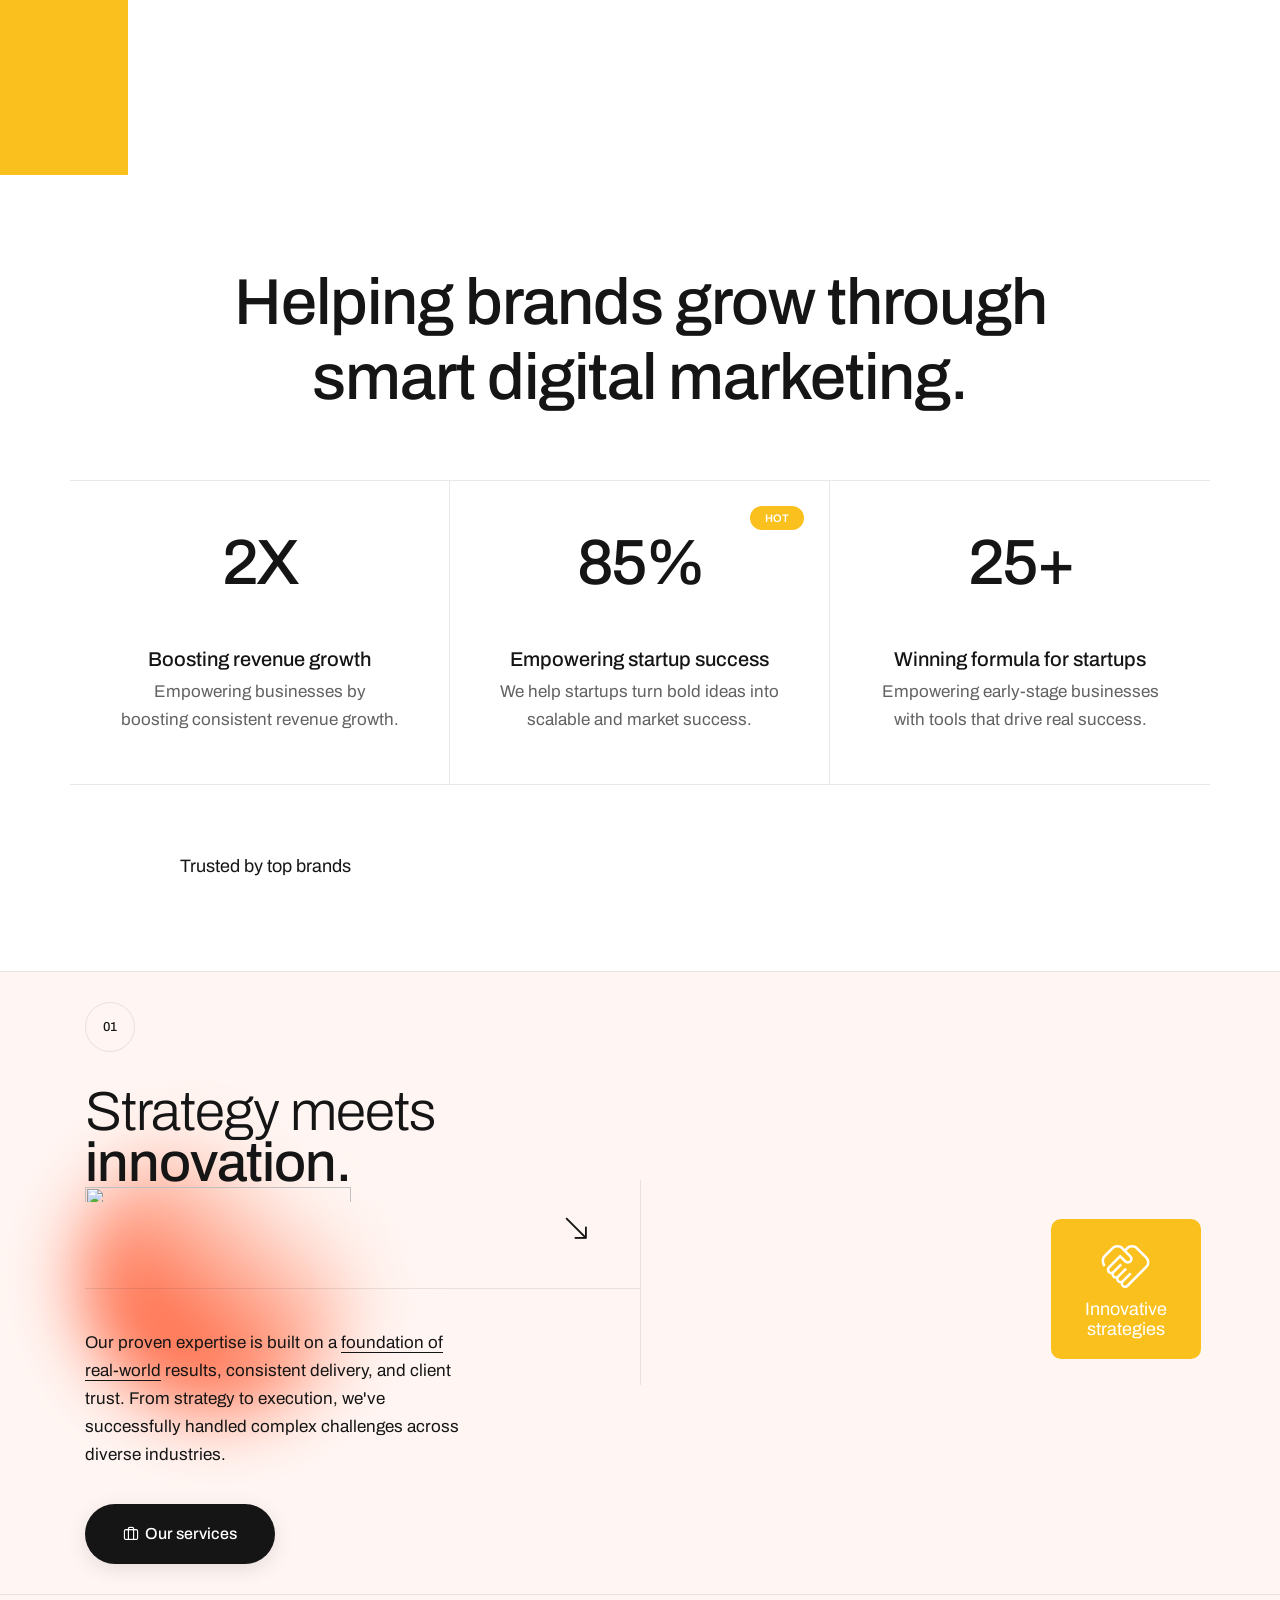
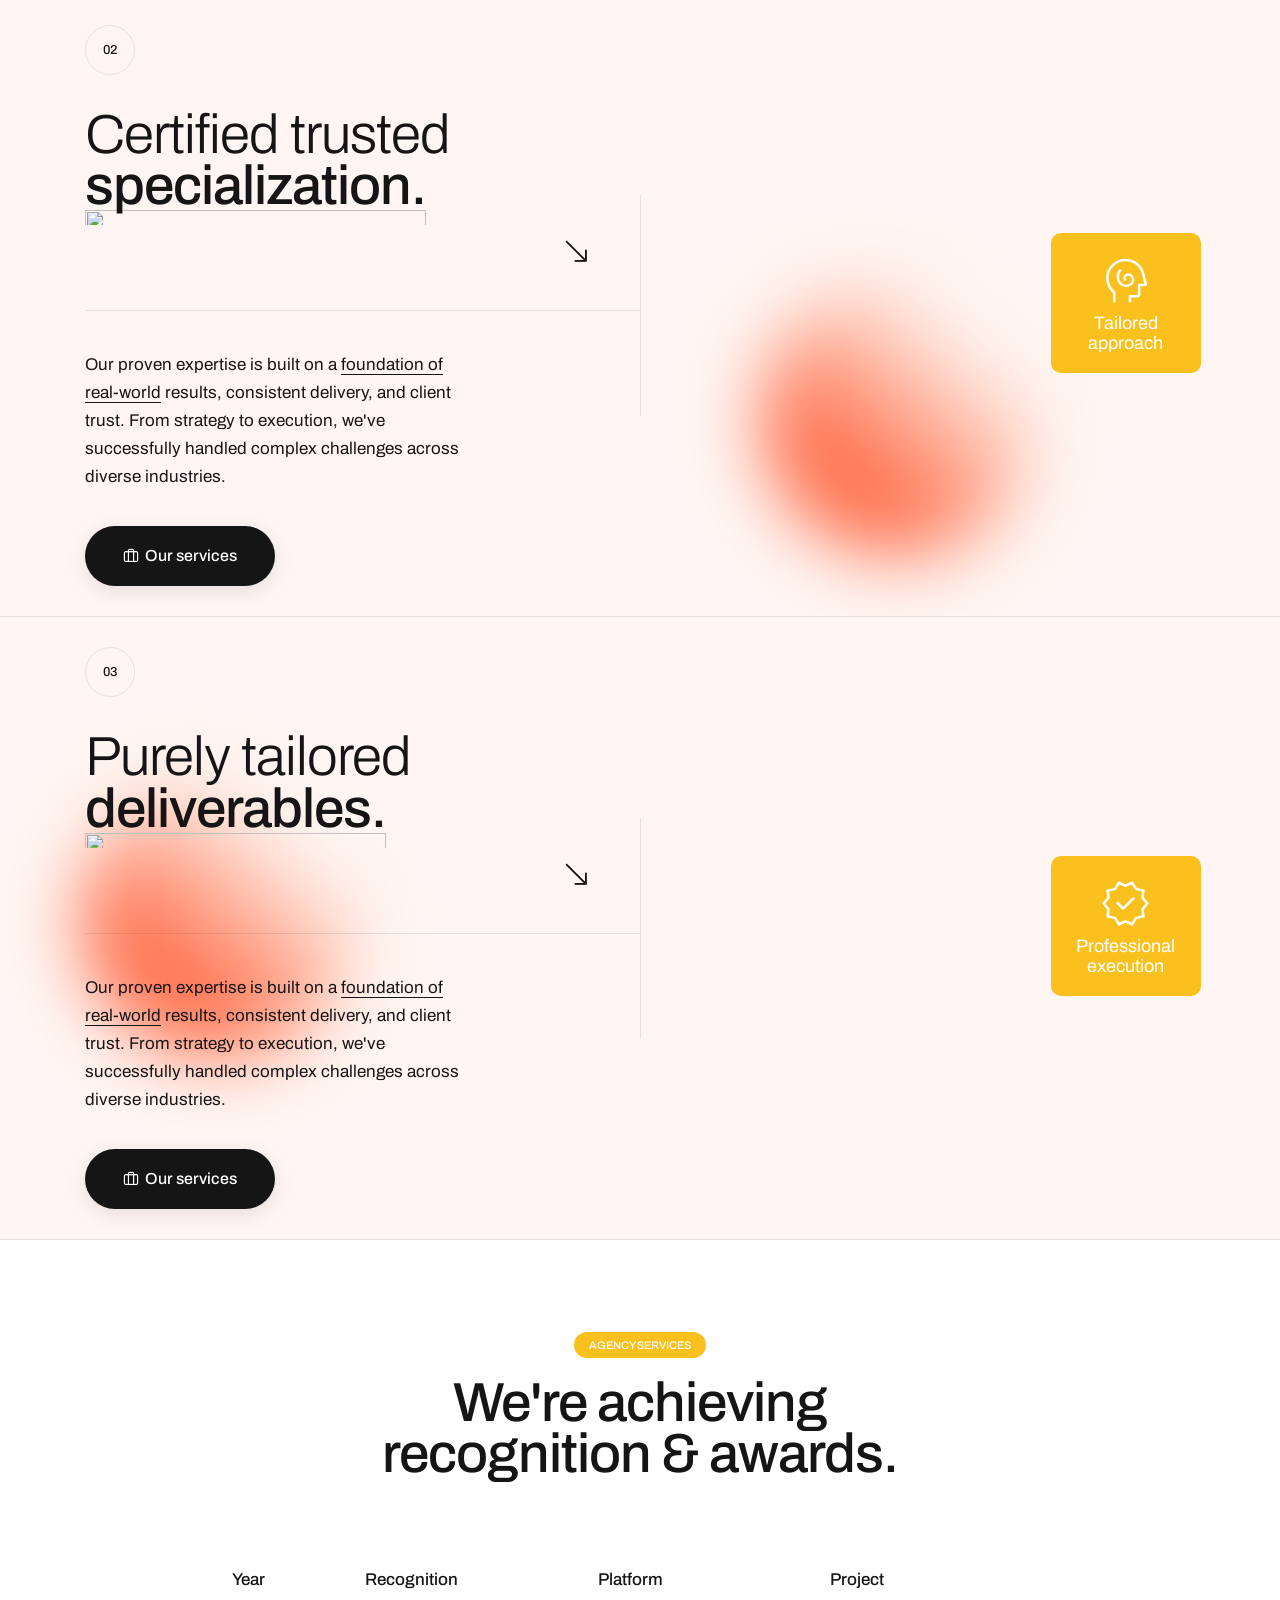
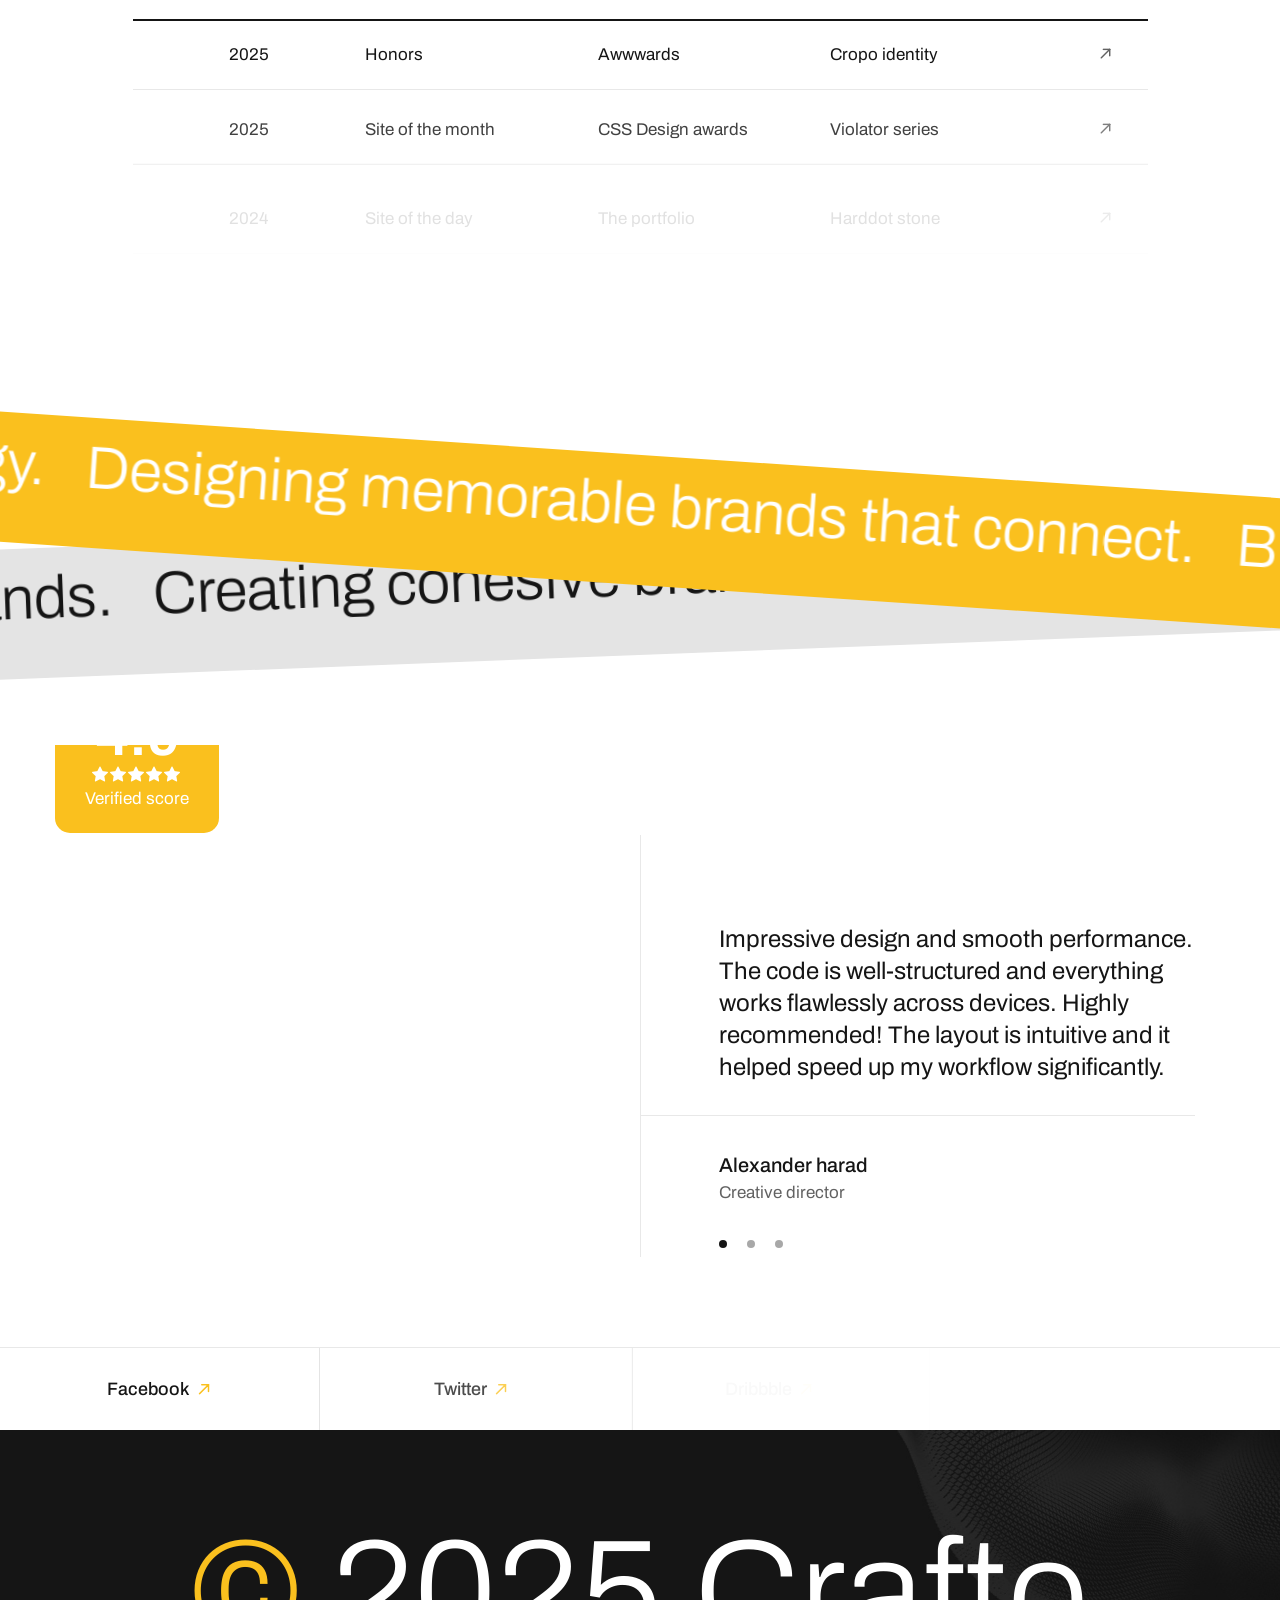
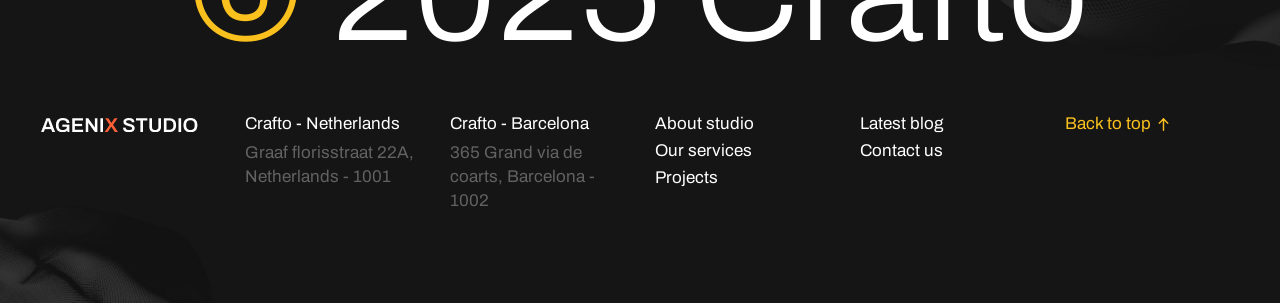
==== commit a87e1660: "ch-3" ====
--- a/index.html
+++ b/index.html
@@ -163,9 +163,7 @@
                         </div>
                     </div>
                     <div class="col-xxl-3 col-xl-4 col-md-5 xl-pt-50px d-flex flex-column align-items-end" data-anime='{ "el": "childs", "translateY": [30, 0], "opacity": [0,1], "duration": 600, "delay": 0, "staggervalue": 150, "easing": "easeOutQuad" }'>
-                        <div class="d-flex align-items-end p-25px cover-background border-radius-15px h-200px w-300px sm-w-100 mb-20px" style="background-image: url('/images/banner111.svg')">
-                            
-                        </div>
+                        
                         <div class="border-radius-15px bg-white w-300px sm-w-100 bg-white box-shadow-extra-large">
                             <div class="d-flex align-items-center ps-25px pe-25px pt-20px pb-20px">
                                 <div>
@@ -181,6 +179,9 @@
                                     <div class="fs-14 lh-16 text-dark-gray">Campaigns Executed</div>
                                 </div>
                             </div>
+                        </div>
+                        <div class="d-flex align-items-end p-25px cover-background border-radius-15px h-200px w-300px sm-w-100 mb-30px" style="background-image: url('images/banner111.svg')">
+                            
                         </div>
                     </div>
                 </div>
@@ -272,11 +273,11 @@
                         <div class="bg-gradient-misty-rose box-shadow-quadruple-large-hover border-radius-15px position-relative overflow-hidden pe-50px ps-50px pt-40px pb-40px xl-p-40px lg-p-30px md-p-40px xs-p-30px h-430px d-flex">
                             <span class="bg-bright-turquoise h-400px w-400px border-radius-100 opacity-2 d-inline-block position-absolute left-minus-50px top-minus-70px z-index-0"></span>
                             <div class="position-relative z-index-1 d-flex flex-column">
-                                <a href="demo-branding-studio-services-details.html" class="fs-22 fw-500 text-dark-gray d-block mb-10px">Marketing strategy</a>
-                                <p class="w-90 xl-w-100">We develop targeted marketing strategies that align with your goals and convert into success.</p>
+                                <a href="demo-branding-studio-services-details.html" class="fs-22 fw-500 text-dark-gray d-block mb-10px">Outdoor Advertising</a>
+                                <p class="w-90 xl-w-100">High-visibility hoardings, bus shelters, pole kiosks and transit ads across prime city locations.</p>
                                 <a href="demo-branding-studio-services-details.html" class="mt-auto h-50px w-50px rounded-circle bg-base-color d-flex align-items-center justify-content-center box-shadow-large box-shadow-hover" aria-label="link"><i class="feather icon-feather-arrow-up-right fs-20 text-white"></i></a>
                             </div>
-                            <img class="position-absolute right-0px bottom-0px" src="https://placehold.co/258x242" alt="">
+                            <img class="position-absolute right-0px bottom-0px" src="images/service1.svg" alt="">
                         </div>
                     </div>
                     <!-- end services box style -->
@@ -285,11 +286,11 @@
                         <div class="bg-gradient-misty-rose box-shadow-quadruple-large-hover border-radius-15px position-relative overflow-hidden pe-50px ps-50px pt-40px pb-40px xl-p-40px lg-p-30px md-p-40px xs-p-30px h-430px d-flex">
                             <span class="bg-bright-turquoise h-400px w-400px border-radius-100 opacity-2 d-inline-block position-absolute left-minus-50px top-minus-70px z-index-0"></span>
                             <div class="position-relative z-index-1 d-flex flex-column">
-                                <a href="demo-branding-studio-services-details.html" class="fs-22 fw-500 text-dark-gray d-block mb-10px">Business strategy</a>
-                                <p class="w-90 xl-w-100">A well-defined marketing strategy helps position your brand and drive consistent growth.</p>
+                                <a href="demo-branding-studio-services-details.html" class="fs-22 fw-500 text-dark-gray d-block mb-10px">Branding Solutions</a>
+                                <p class="w-90 xl-w-100">Mall branding, apartment campaigns, event promotions and retail store launches.</p>
                                 <a href="demo-branding-studio-services-details.html" class="mt-auto h-50px w-50px rounded-circle bg-base-color d-flex align-items-center justify-content-center box-shadow-large box-shadow-hover" aria-label="link"><i class="feather icon-feather-arrow-up-right fs-20 text-white"></i></a>
                             </div>
-                            <img class="position-absolute right-0px bottom-0px" src="https://placehold.co/228x240" alt="">
+                            <img class="position-absolute right-0px bottom-0px" src="images/service2.svg" alt="">
                         </div>
                     </div>
                     <!-- end services box style -->
@@ -298,18 +299,18 @@
                         <div class="bg-gradient-misty-rose box-shadow-quadruple-large-hover border-radius-15px position-relative overflow-hidden pe-50px ps-50px pt-40px pb-40px xl-p-40px lg-p-30px md-p-40px xs-p-30px h-430px d-flex">
                             <span class="bg-bright-turquoise h-400px w-400px border-radius-100 opacity-2 d-inline-block position-absolute left-minus-50px top-minus-70px z-index-0"></span>
                             <div class="position-relative z-index-1 d-flex flex-column">
-                                <a href="demo-branding-studio-services-details.html" class="fs-22 fw-500 text-dark-gray d-block mb-10px">Product development</a>
-                                <p class="w-90 xl-w-100">We turn ideas into market-ready products through thoughtful design, strategy and innovation.</p>
+                                <a href="demo-branding-studio-services-details.html" class="fs-22 fw-500 text-dark-gray d-block mb-10px">Printing & Fabrication</a>
+                                <p class="w-90 xl-w-100">Flex printing, sign boards, sunpack boards, banners and complete installation support.</p>
                                 <a href="demo-branding-studio-services-details.html" class="mt-auto h-50px w-50px rounded-circle bg-base-color d-flex align-items-center justify-content-center box-shadow-large box-shadow-hover" aria-label="link"><i class="feather icon-feather-arrow-up-right fs-20 text-white"></i></a>
                             </div>
-                            <img class="position-absolute right-0px bottom-0px" src="https://placehold.co/258x229" alt="">
+                            <img class="position-absolute right-0px bottom-0px" src="images/service3.svg" alt="">
                         </div>
                     </div>
                     <!-- end services box style -->
                 </div>
                 <div class="row mt-4 md-mt-50px">
                     <div class="col-12 text-center" data-anime='{ "translateY": [50, 0], "opacity": [0,1], "duration": 1200, "delay": 0, "staggervalue": 150, "easing": "easeOutQuad" }'>
-                        <span class="fs-20 text-dark-gray">Let's make something great work together. <a href="demo-branding-studio-contact.html" class="text-dark-gray text-dark-gray-hover text-decoration-line-bottom border-2 border-color-dark-gray fw-500">Got a project in mind?</a></span>
+                        <span class="fs-19 text-dark-gray">Got a campaign in mind? <a href="demo-branding-studio-contact.html" class="text-dark-gray text-dark-gray-hover text-decoration-line-bottom border-2 border-color-dark-gray fw-500">Let’s execute it.</a></span>
                     </div>
                 </div>
             </div>
@@ -322,7 +323,7 @@
                 <div class="row justify-content-end g-0 flex-row-reverse"> 
                     <div class="col-xl-5 col-lg-6 pt-7 pb-7 md-pb-5 sm-pt-50px sm-pb-50px tab-style-09 d-flex justify-content-between flex-column border-start md-border-start-0 border-color-transparent-white-very-light">
                         <div class="ps-12 md-ps-4 sm-ps-0 pb-10 md-pb-5 position-relative z-index-9 text-center text-md-start">
-                            <span class="fs-24 lh-30 text-white">Crafting unique<br><span class="highlight-separator pb-0" data-shadow-animation="true" data-animation-delay="1500">stories for brands.<span><img src="images/highlight-separator-05-white.svg" alt=""></span></span></span>
+                            <span class="fs-24 lh-30 text-white">FEATURED <span class="highlight-separator pb-0" data-shadow-animation="true" data-animation-delay="1500">CAMPAIGNS.<span><img src="images/highlight-separator-black.svg" alt=""></span></span></span>
                             <!-- start tab navigation -->
                             <ul class="nav nav-tabs border-0 flex-column align-items-start justify-content-start fs-45 lg-fs-30 mt-9 md-mt-5">
                                 <li class="nav-item p-0 mb-20px lg-mb-10px"><a data-bs-toggle="tab" href="#tab_four1" class="nav-link active">Potato islands</a></li>
--- a/css/style.css
+++ b/css/style.css
@@ -4773,7 +4773,7 @@
   padding-bottom: 5px !important;
 }
 .pb-10px {
-  padding-bottom: 10px !important;
+  padding-bottom: 25px !important;
 }
 .pb-15px {
   padding-bottom: 15px !important;
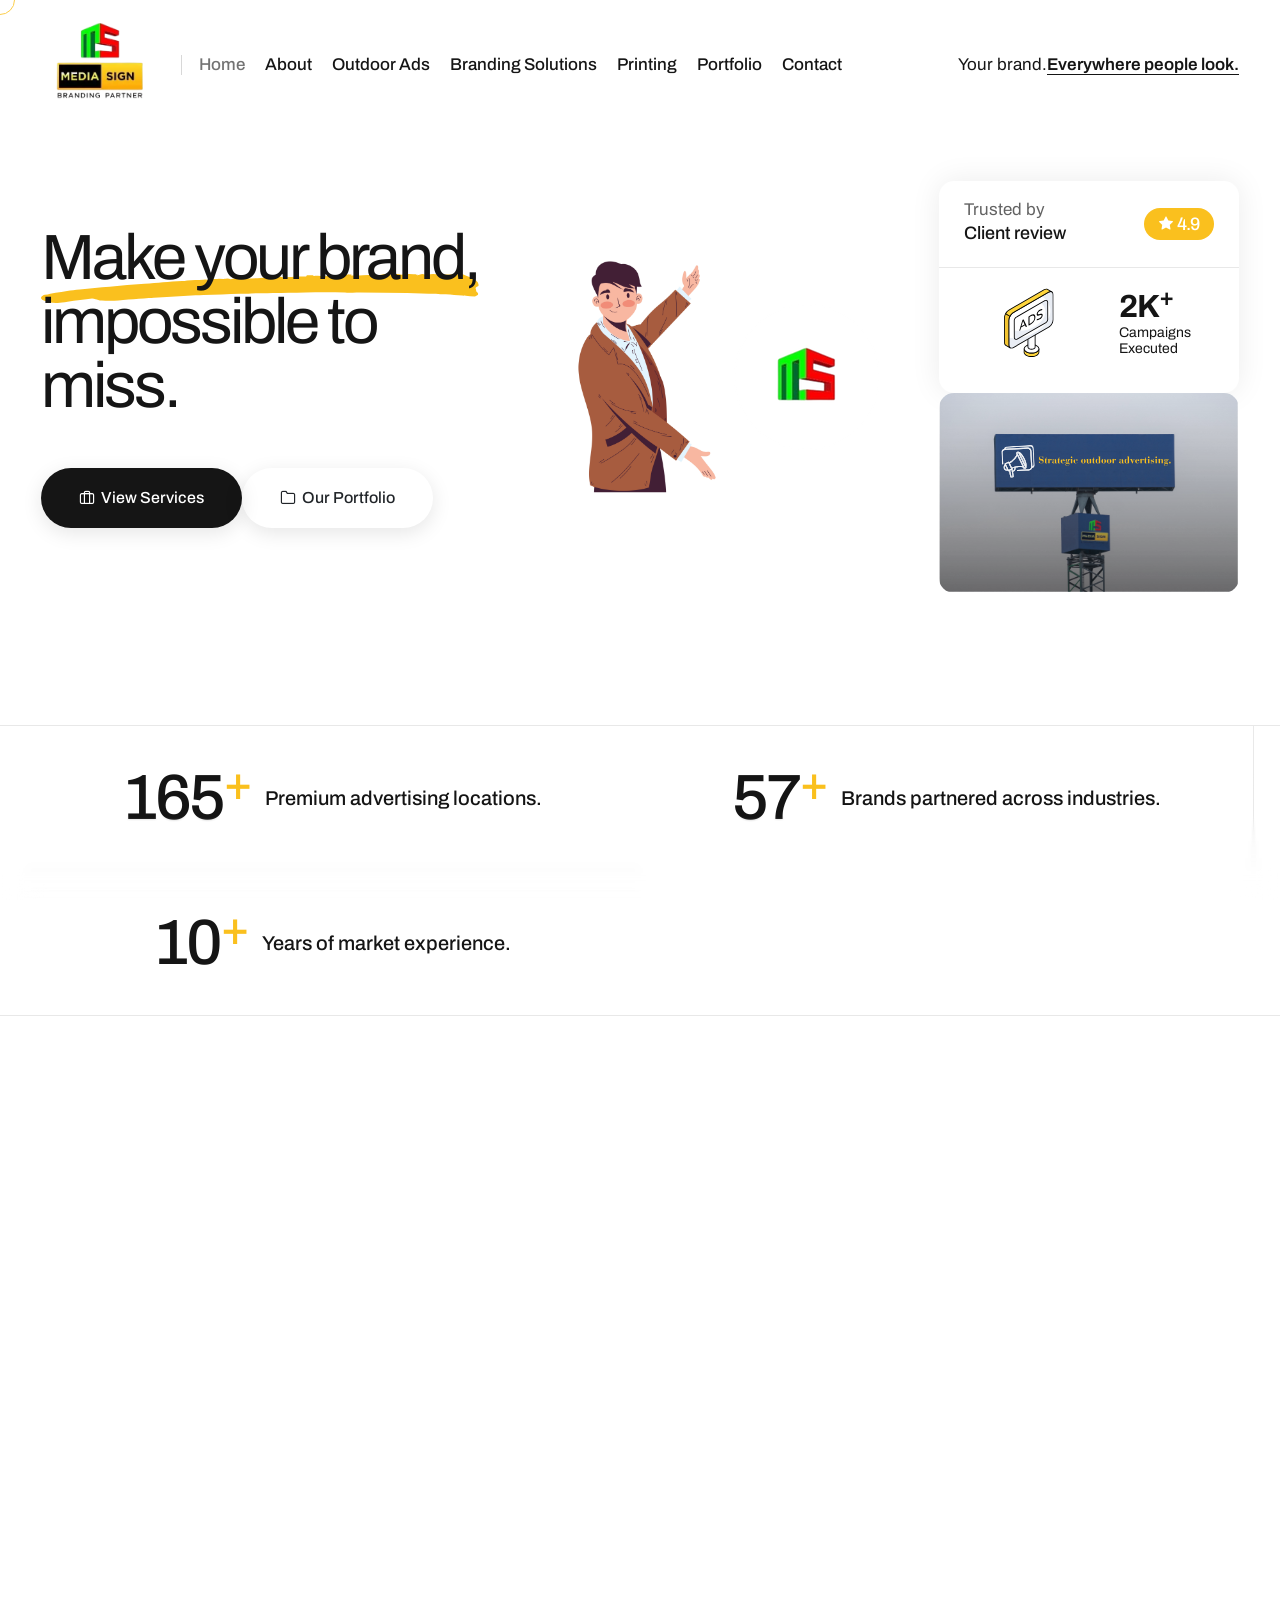
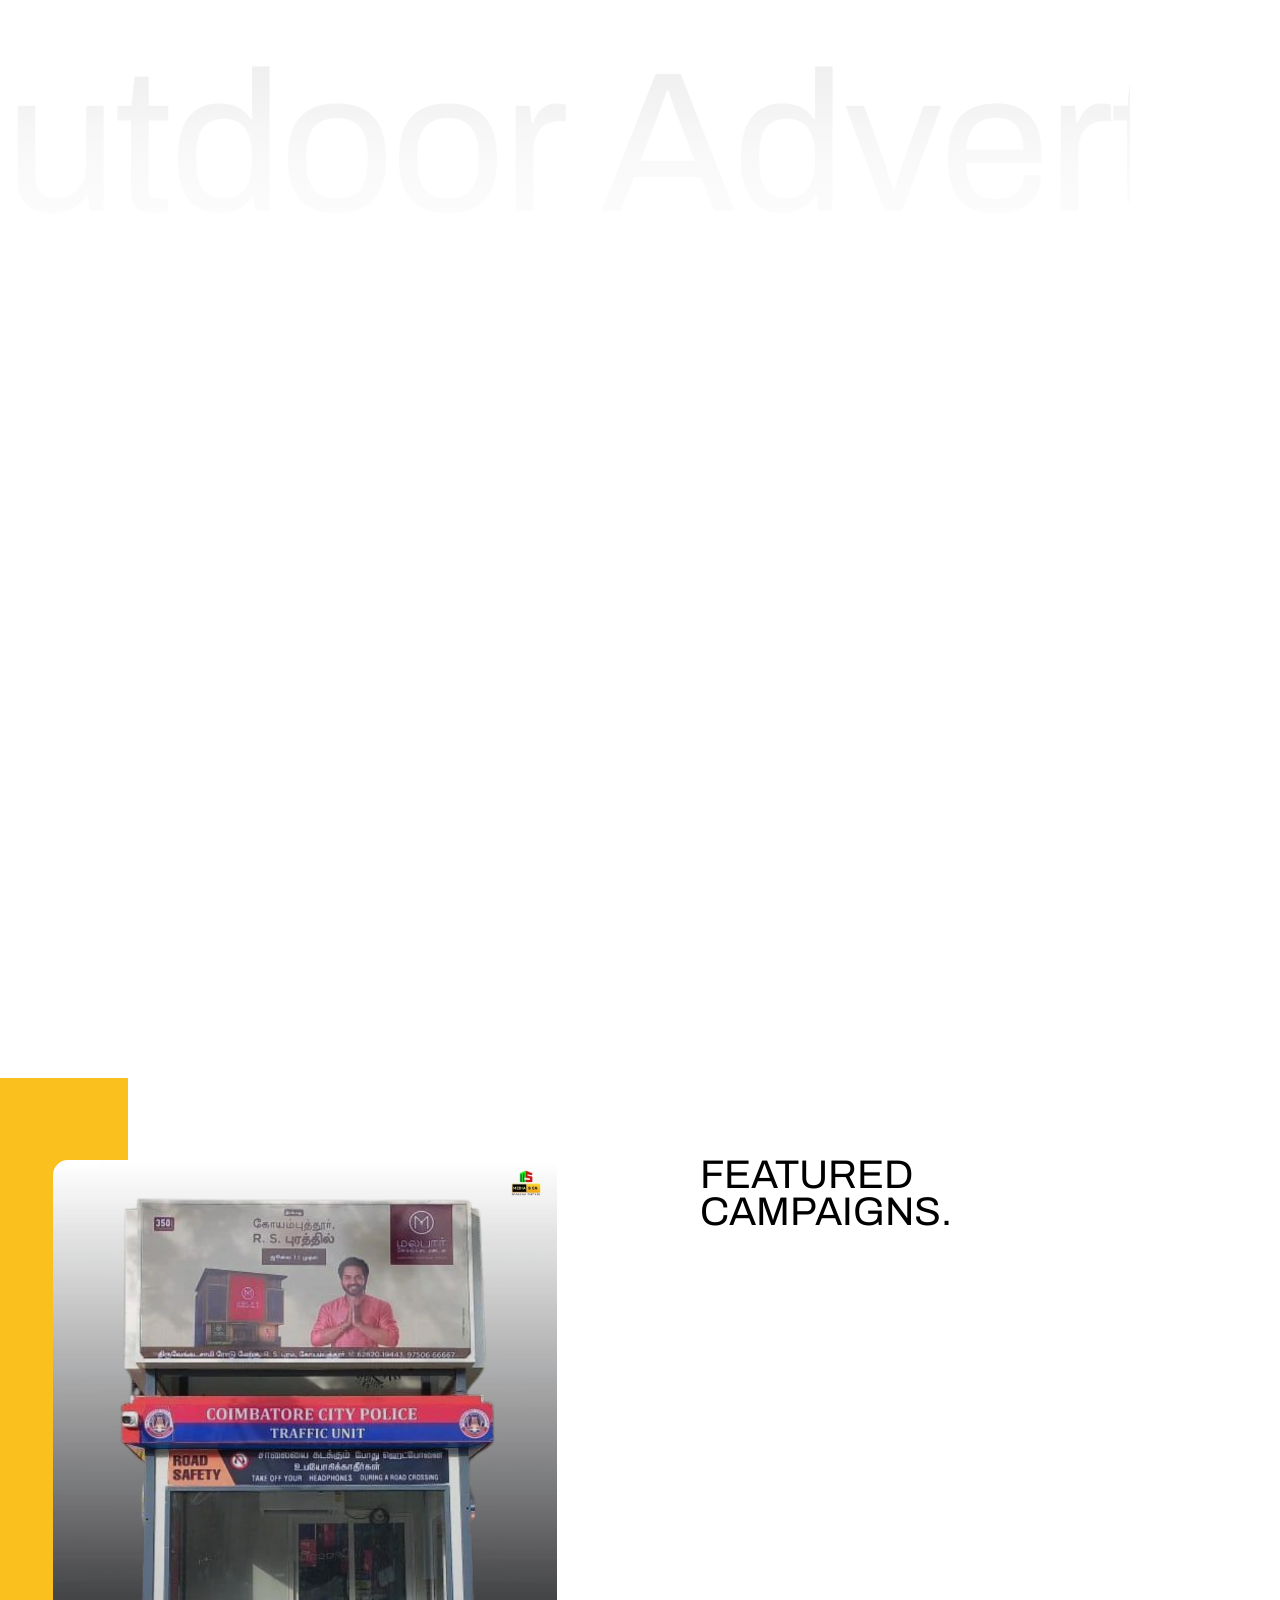
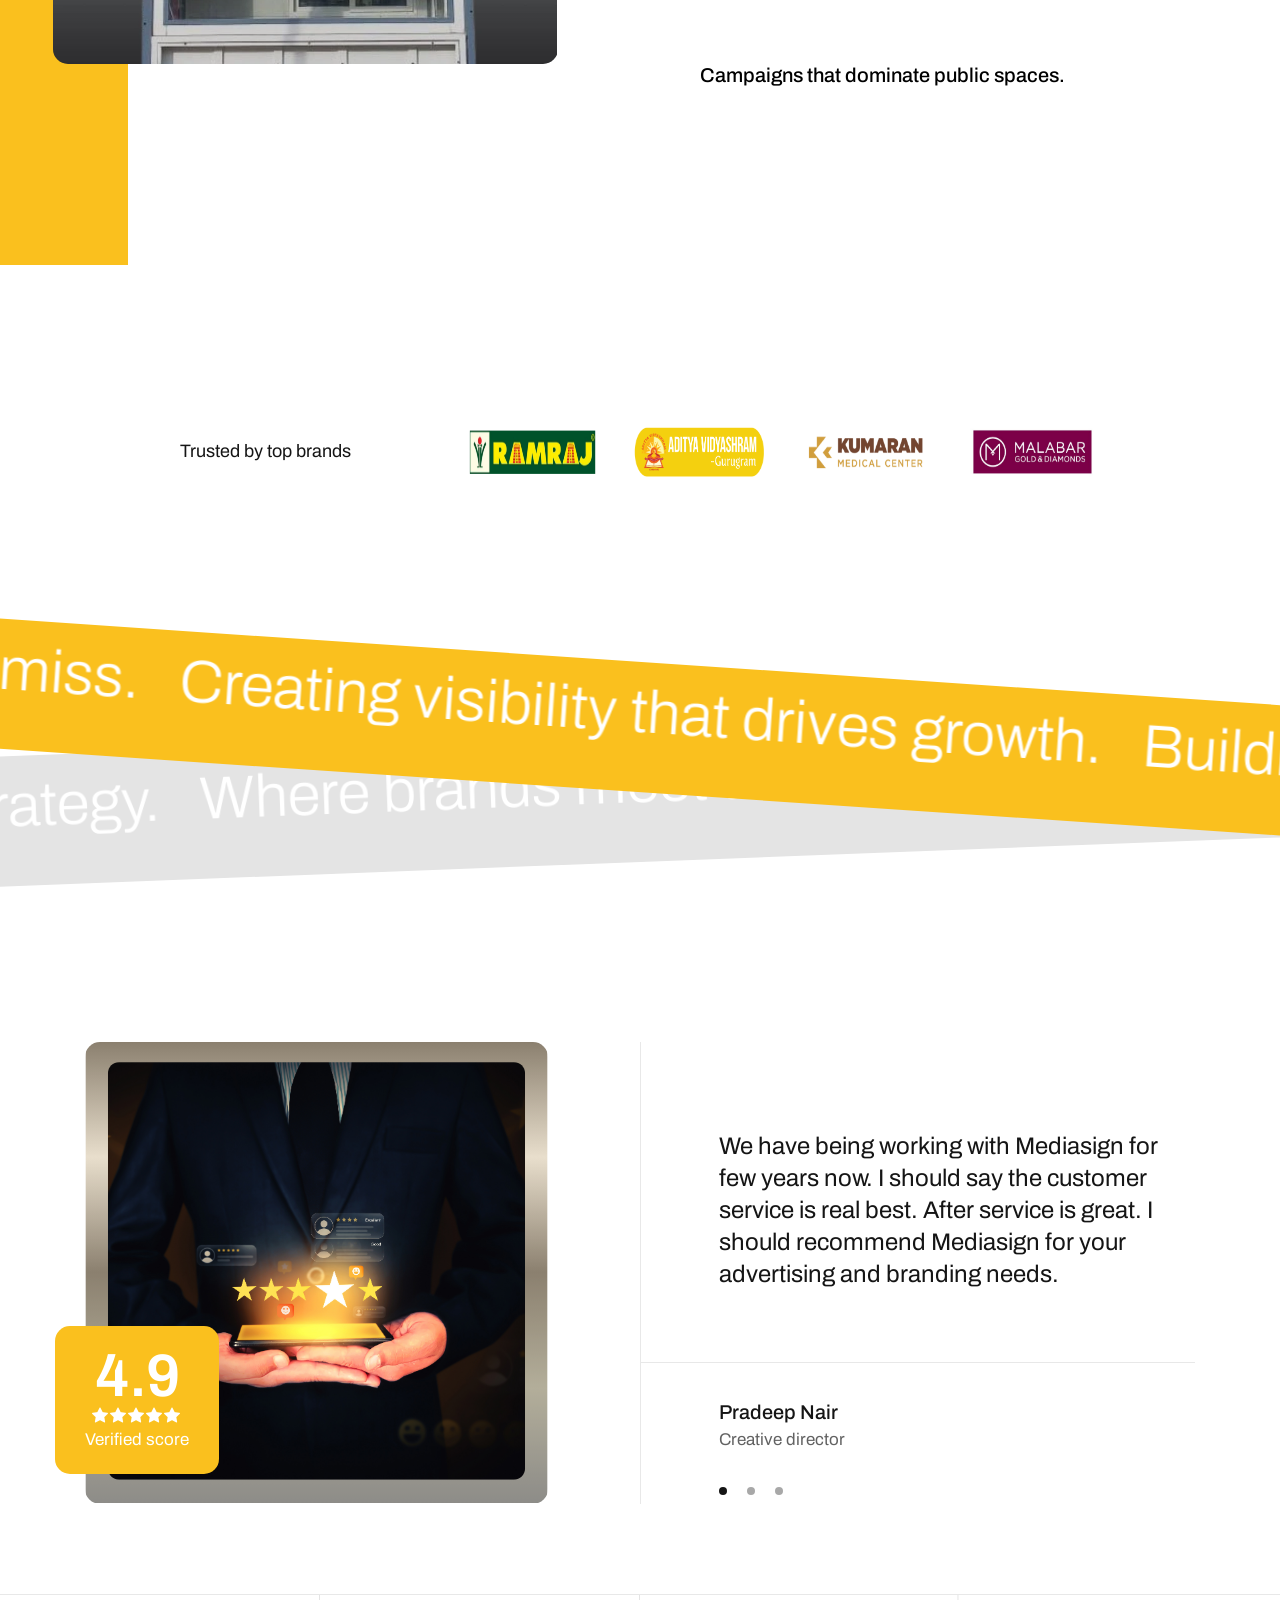
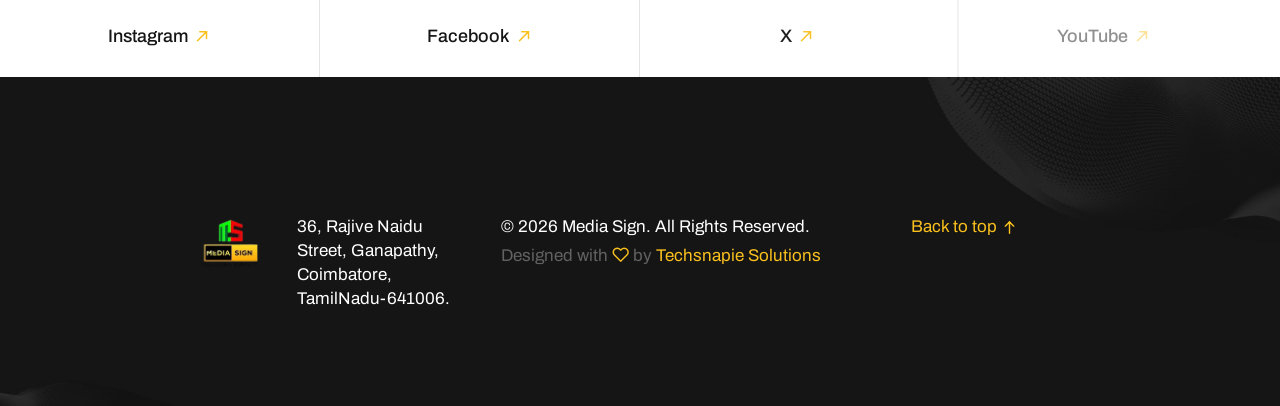
==== commit fe51b171: "ch-3.1" ====
--- a/index.html
+++ b/index.html
@@ -32,9 +32,9 @@
         </div>
         <!-- end cursor -->
         <!-- start header -->
-        <header>
+        <header class="header-with-topbar">
             <!-- start navigation -->
-            <nav class="navbar navbar-expand-lg header-light bg-white border-bottom border-color-transparent-dark-very-light disable-fixed">
+            <nav class="navbar navbar-expand-lg header-light glass-navbar">
                 <div class="container-fluid">
                     <div class="col-auto">
                         <a class="navbar-brand" href="index.html" aria-label="logo">
@@ -323,19 +323,19 @@
                 <div class="row justify-content-end g-0 flex-row-reverse"> 
                     <div class="col-xl-5 col-lg-6 pt-7 pb-7 md-pb-5 sm-pt-50px sm-pb-50px tab-style-09 d-flex justify-content-between flex-column border-start md-border-start-0 border-color-transparent-white-very-light">
                         <div class="ps-12 md-ps-4 sm-ps-0 pb-10 md-pb-5 position-relative z-index-9 text-center text-md-start">
-                            <span class="fs-24 lh-30 text-white">FEATURED <span class="highlight-separator pb-0" data-shadow-animation="true" data-animation-delay="1500">CAMPAIGNS.<span><img src="images/highlight-separator-black.svg" alt=""></span></span></span>
+                            <span class="fs-40 lh-30 text-black ">FEATURED <span class="highlight-separator pb-0" data-shadow-animation="true" data-animation-delay="1000">CAMPAIGNS.<span><img src="images/highlight-separator-white.svg" alt=""></span></span></span>
                             <!-- start tab navigation -->
-                            <ul class="nav nav-tabs border-0 flex-column align-items-start justify-content-start fs-45 lg-fs-30 mt-9 md-mt-5">
-                                <li class="nav-item p-0 mb-20px lg-mb-10px"><a data-bs-toggle="tab" href="#tab_four1" class="nav-link active">Potato islands</a></li>
-                                <li class="nav-item p-0 mb-20px lg-mb-10px"><a class="nav-link" data-bs-toggle="tab" href="#tab_four2">Skoda corporate</a></li>
-                                <li class="nav-item p-0 mb-20px lg-mb-10px"><a class="nav-link" data-bs-toggle="tab" href="#tab_four3">Pixflow studio</a></li>
-                                <li class="nav-item p-0"><a class="nav-link" data-bs-toggle="tab" href="#tab_four4">Harddot stone</a></li>
+                            <ul class="nav nav-tabs border-0 flex-column align-items-start justify-content-start fs-40 lg-fs-30 mt-9 md-mt-5 " role="tablist" >
+                                <li class="nav-item p-0 mb-20px lg-mb-10px" ><a data-bs-toggle="tab" href="#tab_four1" class="nav-link active">Malabar Gold & Diamond</a></li>
+                                <li class="nav-item p-0 mb-20px lg-mb-10px"><a class="nav-link" data-bs-toggle="tab" href="#tab_four2">Ramraj Cotton</a></li>
+                                <li class="nav-item p-0 mb-20px lg-mb-10px"><a class="nav-link" data-bs-toggle="tab" href="#tab_four3">Aditya Vidyashram</a></li>
+                                <li class="nav-item p-0"><a class="nav-link" data-bs-toggle="tab" href="#tab_four4">Kumaran Medical Center</a></li>
                             </ul>
                             <!-- end tab navigation --> 
                         </div>
                         <div class="border-top border-color-transparent-white-very-light ps-12 md-ps-4 sm-ps-0 text-center text-md-start">
-                            <span class="fs-20 d-block fw-500 mb-10px text-white pt-10 md-pt-5 sm-pt-30px">Every brand has a story.</span>
-                            <p class="text-white opacity-6 w-70 xxl-w-100 mb-0">We blend strategy, creativity, and emotion to craft narratives that are uniquely yours - stories that spark engagement and leave a lasting impression.</p>
+                            <span class="fs-20 d-block fw-500 mb-10px text-black pt-10 md-pt-5 sm-pt-30px">Campaigns that dominate public spaces.</span>
+                            <p class="text-white opacity-6 w-70 xxl-w-100 mb-0">Explore our outdoor advertising, transit branding and printing campaigns delivered across high-traffic locations.</p>
                         </div>
                     </div>
                     <div class="col-12 col-lg-6 pe-7 pt-7 pb-7 md-pt-0 md-ps-4 md-pe-4 sm-ps-0 sm-pe-0 sm-pb-50px">
@@ -343,12 +343,12 @@
                             <!-- start tab content -->
                             <div class="tab-pane interactive-banner-style-01 fade in active show" id="tab_four1">
                                 <figure class="m-0 position-relative hover-box border-radius-15px overflow-hidden">
-                                    <img class="w-100" src="https://placehold.co/800x800" alt="" />
+                                    <img class="w-100" src="images/malabar1.webp" alt="" />
                                     <div class="position-absolute top-0px left-0px w-100 h-100 bg-gradient-dark-transparent opacity-2"></div>
                                     <figcaption class="w-100 h-100 d-flex flex-column align-items-center p-40px">
                                         <div class="position-relative d-flex flex-column h-100 z-index-1">
                                             <a href="demo-branding-studio-single-project-minimal.html" class="d-flex justify-content-center align-items-center mx-auto mt-auto icon-box w-90px h-90px rounded-circle bg-white box-shadow-quadruple-large"><i class="bi bi-arrow-right-short text-dark-gray icon-medium lh-0px"></i></a>
-                                            <a href="demo-branding-studio-single-project-minimal.html" class="text-white d-block mt-auto">Discover case study</a>
+                                            
                                         </div>
                                         <div class="box-overlay bg-gradient-black-bottom-transparent"></div>
                                     </figcaption>                            
@@ -358,12 +358,12 @@
                             <!-- start tab content -->
                             <div class="tab-pane interactive-banner-style-01 fade in" id="tab_four2">
                                 <figure class="m-0 position-relative hover-box border-radius-15px overflow-hidden">
-                                    <img class="w-100" src="https://placehold.co/800x800" alt="" />
+                                    <img class="w-100" src="images/Ramraj1.webp" alt="" />
                                     <div class="position-absolute top-0px left-0px w-100 h-100 bg-gradient-dark-transparent opacity-2"></div>
                                     <figcaption class="w-100 h-100 d-flex flex-column align-items-center p-40px">
                                         <div class="position-relative d-flex flex-column h-100 z-index-1">
                                             <a href="demo-branding-studio-single-project-minimal.html" class="d-flex justify-content-center align-items-center mx-auto mt-auto icon-box w-90px h-90px rounded-circle bg-white box-shadow-quadruple-large"><i class="bi bi-arrow-right-short text-dark-gray icon-medium lh-0px"></i></a>
-                                            <a href="demo-branding-studio-single-project-minimal.html" class="text-white d-block mt-auto">Discover case study</a>
+                                            
                                         </div>
                                         <div class="box-overlay bg-gradient-black-bottom-transparent"></div>
                                     </figcaption>                            
@@ -373,12 +373,12 @@
                             <!-- start tab content -->
                             <div class="tab-pane interactive-banner-style-01 fade in" id="tab_four3">
                                 <figure class="m-0 position-relative hover-box border-radius-15px overflow-hidden">
-                                    <img class="w-100" src="https://placehold.co/800x800" alt="" />
+                                    <img class="w-100" src="images/Aditya1.webp" alt="" />
                                     <div class="position-absolute top-0px left-0px w-100 h-100 bg-gradient-dark-transparent opacity-2"></div>
                                     <figcaption class="w-100 h-100 d-flex flex-column align-items-center p-40px">
                                         <div class="position-relative d-flex flex-column h-100 z-index-1">
                                             <a href="demo-branding-studio-single-project-minimal.html" class="d-flex justify-content-center align-items-center mx-auto mt-auto icon-box w-90px h-90px rounded-circle bg-white box-shadow-quadruple-large"><i class="bi bi-arrow-right-short text-dark-gray icon-medium lh-0px"></i></a>
-                                            <a href="demo-branding-studio-single-project-minimal.html" class="text-white d-block mt-auto">Discover case study</a>
+                                            
                                         </div>
                                         <div class="box-overlay bg-gradient-black-bottom-transparent"></div>
                                     </figcaption>                            
@@ -388,12 +388,12 @@
                             <!-- start tab content -->
                             <div class="tab-pane interactive-banner-style-01 fade in" id="tab_four4">
                                 <figure class="m-0 position-relative hover-box border-radius-15px overflow-hidden">
-                                    <img class="w-100" src="https://placehold.co/800x800" alt="" />
+                                    <img class="w-100" src="images/kumaran1.webp" alt="" />
                                     <div class="position-absolute top-0px left-0px w-100 h-100 bg-gradient-dark-transparent opacity-2"></div>
                                     <figcaption class="w-100 h-100 d-flex flex-column align-items-center p-40px">
                                         <div class="position-relative d-flex flex-column h-100 z-index-1">
                                             <a href="demo-branding-studio-single-project-minimal.html" class="d-flex justify-content-center align-items-center mx-auto mt-auto icon-box w-90px h-90px rounded-circle bg-white box-shadow-quadruple-large"><i class="bi bi-arrow-right-short text-dark-gray icon-medium lh-0px"></i></a>
-                                            <a href="demo-branding-studio-single-project-minimal.html" class="text-white d-block mt-auto">Discover case study</a>
+                                            
                                         </div>
                                         <div class="box-overlay bg-gradient-black-bottom-transparent"></div>
                                     </figcaption>                            
@@ -409,29 +409,7 @@
         <!-- start section -->
         <section>
             <div class="container">
-                <div class="row justify-content-center mb-35px">
-                    <div class="col-xl-9 col-lg-12 text-center">
-                        <h2 class="fs-65 fw-500 text-dark-gray">Helping brands grow through smart digital marketing.</h2>
-                    </div>
-                </div>
-                <div class="row border-top border-bottom border-color-transparent-dark-very-light row-cols-1 row-cols-lg-3">
-                    <div class="col text-center p-70px xl-p-50px lg-p-40px sm-p-30px last-paragraph-no-margin border-end md-border-end-0 md-border-bottom border-color-transparent-dark-very-light">
-                        <h2 class="h1 fw-500 ls-minus-3px text-dark-gray mb-50px lg-mb-30px">2X</h2>
-                        <span class="fs-20 fw-500 d-block mb-5px text-dark-gray">Boosting revenue growth</span>
-                        <p>Empowering businesses by boosting consistent revenue growth.</p>
-                    </div>
-                    <div class="col text-center p-70px xl-p-50px lg-p-40px sm-p-30px last-paragraph-no-margin border-end md-border-end-0 md-border-bottom border-color-transparent-dark-very-light position-relative">
-                        <span class="position-absolute top-25px right-25px bg-base-color border-radius-18px text-white fs-11 lh-24 fw-600 text-uppercase ps-15px pe-15px">Hot</span>
-                        <h2 class="h1 fw-500 ls-minus-3px text-dark-gray mb-50px lg-mb-30px">85%</h2>
-                        <span class="fs-20 fw-500 d-block mb-5px text-dark-gray">Empowering startup success</span>
-                        <p>We help startups turn bold ideas into scalable and market success.</p>
-                    </div>
-                    <div class="col text-center p-70px xl-p-50px lg-p-40px sm-p-30px last-paragraph-no-margin">
-                        <h2 class="h1 fw-500 ls-minus-3px text-dark-gray mb-50px lg-mb-30px">25+</h2>
-                        <span class="fs-20 fw-500 d-block mb-5px text-dark-gray">Winning formula for startups</span>
-                        <p>Empowering early-stage businesses with tools that drive real success.</p>
-                    </div>
-                </div>
+                
                 <div class="row align-items-center justify-content-center mt-6 sm-mt-50px">
                     <div class="col-12 col-xxl-2 col-lg-3 text-center text-lg-start md-mb-30px">
                         <span class="fs-18 text-dark-gray">Trusted by top brands</span>
@@ -441,28 +419,28 @@
                             <!-- start client item -->
                             <div class="col sm-mb-40px">
                                 <div class="client-box">
-                                    <a href="#"><img src="images/logo-walmart-dark-gray.svg" class="h-30px" alt="" /></a> 
+                                    <a href="#"><img src="images/logo1.png" class="h-60px" alt="" /></a> 
                                 </div>
                             </div>
                             <!-- end client item -->
                             <!-- start client item -->
                             <div class="col sm-mb-40px">
                                 <div class="client-box">
-                                    <a href="#"><img src="images/logo-logitech-dark-gray.svg" class="h-30px" alt="" /></a> 
+                                    <a href="#"><img src="images/logo2.png" class="h-60px" alt="" /></a> 
                                 </div>
                             </div>
                             <!-- end client item -->
                             <!-- start client item -->
                             <div class="col sm-mb-40px">
                                 <div class="client-box">
-                                    <a href="#"><img src="images/logo-paypal-dark-gray.svg" class="h-30px" alt="" /></a> 
+                                    <a href="#"><img src="images/logo3.png" class="h-60px" alt="" /></a> 
                                 </div>
                             </div>
                             <!-- end client item -->
                             <!-- start client item -->
                             <div class="col">
                                 <div class="client-box">
-                                    <a href="#"><img src="images/logo-monday-dark-gray.svg" class="h-30px" alt="" /></a> 
+                                    <a href="#"><img src="images/logo4.png" class="h-60px" alt="" /></a> 
                                 </div>
                             </div>
                             <!-- end client item -->
@@ -472,268 +450,7 @@
             </div>
         </section>
         <!-- end section -->
-        <!-- start section -->
-        <section class="py-0">
-            <div class="container-fluid p-0">
-                <div class="row g-0">
-                    <div class="col-12">
-                        <!-- start stack card -->
-                        <div class="stack-card cards" data-scale="false" data-top-space="0" data-top-padding="0">
-                            <div class="stack-item bg-seashell border-top border-color-transparent-dark-very-light overflow-hidden" data-index="0">
-                                <img class="position-absolute left-minus-80px z-index-minus-1 animation-rotation d-none d-lg-flex" src="images/demo-branding-studio-10.png" alt="">
-                                <div class="container">
-                                    <div class="row align-items-center justify-content-center g-0"> 
-                                        <div class="col-lg-6 pt-30px pb-30px md-pt-50px md-pb-50px">
-                                            <span class="h-50px w-50px border border-color-transparent-dark-very-light fs-13 fw-500 text-dark-gray d-flex align-items-center justify-content-center border-radius-100 mb-35px">01</span>
-                                            <h2 class="fw-300 text-dark-gray mb-25px">Strategy meets <span class="highlight-separator pb-0 fw-500" data-shadow-animation="true" data-animation-delay="500">innovation.<span><img src="images/highlight-separator-09.svg" alt=""></span></span></h2>
-                                            <div class="text-end me-50px md-me-0"><i class="bi bi-arrow-down-right icon-very-medium text-dark-gray"></i></div>
-                                            <div class="border-top border-color-transparent-dark-very-light pt-40px mt-40px lg-pt-20px lg-mt-20px md-pt-30px md-mt-30px">
-                                                <p class="w-70 text-dark-gray mb-35px lg-w-90 sm-w-100">Our proven expertise is built on a <span class="text-decoration-line-bottom">foundation of real-world</span> results, consistent delivery, and client trust. From strategy to execution, we've successfully handled complex challenges across diverse industries.</p>
-                                                <a href="demo-branding-studio-outdoor.html" class="btn btn-dark-gray btn-box-shadow fw-500 btn-large btn-rounded right-icon btn-switch-text left-icon mt-auto" aria-label="link">
-                                                    <span>
-                                                        <span><i class="feather icon-feather-briefcase"></i></span>
-                                                        <span class="btn-double-text" data-text="Our services">Our services</span>
-                                                    </span>
-                                                </a>
-                                            </div>
-                                        </div>
-                                        <div class="col-lg-6 ps-7 border-start md-border-start-0 border-color-transparent-dark-very-light pt-12 pb-12 xxl-pt-8 xxl-pb-8 xxl-ps-4 xxl-pe-4 md-p-0 md-mb-50px">
-                                            <figure class="position-relative outside-box-right-5 xl-m-0">
-                                                <img class="border-radius-15px w-100" src="https://placehold.co/700x700" alt="">
-                                                <figcaption class="position-absolute text-center border-radius-10px right-minus-50px md-right-30px md-top-30px top-minus-50px w-150px p-25px xxl-p-20px blur-box bg-base-color-transparent">
-                                                    <img src="images/demo-branding-studio-icon-01.svg" class="w-50 mb-5px" alt="">
-                                                    <span class="fs-18 lh-20 text-white d-block">Innovative <br>strategies</span>
-                                                </figcaption>
-                                            </figure>
-                                        </div>
-                                    </div>
-                                </div>
-                            </div>
-                            <div class="stack-item bg-seashell border-top border-color-transparent-dark-very-light overflow-hidden" data-index="1">
-                                <img class="position-absolute bottom-minus-100px right-80px z-index-minus-1 animation-rotation d-none d-lg-flex" src="images/demo-branding-studio-10.png" alt="">
-                                <div class="container">
-                                    <div class="row align-items-center justify-content-center g-0"> 
-                                        <div class="col-lg-6 pt-30px pb-30px md-pt-50px md-pb-50px">
-                                            <span class="h-50px w-50px border border-color-transparent-dark-very-light fs-13 fw-500 text-dark-gray d-flex align-items-center justify-content-center border-radius-100 mb-35px">02</span>
-                                            <h2 class="fw-300 text-dark-gray mb-25px">Certified trusted <span class="highlight-separator pb-0 fw-500" data-shadow-animation="true" data-animation-delay="500">specialization.<span><img src="images/highlight-separator-09.svg" alt=""></span></span></h2>
-                                            <div class="text-end me-50px md-me-0"><i class="bi bi-arrow-down-right icon-very-medium text-dark-gray"></i></div>
-                                            <div class="border-top border-color-transparent-dark-very-light pt-40px mt-40px lg-pt-20px lg-mt-20px md-pt-30px md-mt-30px">
-                                                <p class="w-70 text-dark-gray mb-35px lg-w-90 sm-w-100">Our proven expertise is built on a <span class="text-decoration-line-bottom">foundation of real-world</span> results, consistent delivery, and client trust. From strategy to execution, we've successfully handled complex challenges across diverse industries.</p>
-                                                <a href="demo-branding-studio-outdoor.html" class="btn btn-dark-gray btn-box-shadow fw-500 btn-large btn-rounded right-icon btn-switch-text left-icon mt-auto" aria-label="link">
-                                                    <span>
-                                                        <span><i class="feather icon-feather-briefcase"></i></span>
-                                                        <span class="btn-double-text" data-text="Our services">Our services</span>
-                                                    </span>
-                                                </a>
-                                            </div>
-                                        </div>
-                                        <div class="col-lg-6 ps-7 border-start md-border-start-0 border-color-transparent-dark-very-light pt-12 pb-12 xxl-pt-8 xxl-pb-8 xxl-ps-4 xxl-pe-4 md-p-0 md-mb-50px">
-                                            <figure class="position-relative outside-box-right-5 xl-me-0">
-                                                <img class="border-radius-15px w-100" src="https://placehold.co/700x700" alt="">
-                                                <figcaption class="position-absolute text-center border-radius-10px right-minus-50px md-right-30px md-top-30px top-minus-50px w-150px p-25px xxl-p-20px blur-box bg-base-color-transparent">
-                                                    <img src="images/demo-branding-studio-icon-02.svg" class="w-50 mb-5px" alt="">
-                                                    <span class="fs-18 lh-20 text-white d-block">Tailored <br>approach</span>
-                                                </figcaption>
-                                            </figure>
-                                        </div>
-                                    </div>
-                                </div>
-                            </div>
-                            <div class="stack-item bg-seashell border-bottom border-top border-color-transparent-dark-very-light overflow-hidden" data-index="2">
-                                <img class="position-absolute left-minus-80px z-index-minus-1 animation-rotation d-none d-lg-flex" src="images/demo-branding-studio-10.png" alt="">
-                                <div class="container">
-                                    <div class="row align-items-center justify-content-center g-0"> 
-                                        <div class="col-lg-6 pt-30px pb-30px md-pt-50px md-pb-50px">
-                                            <span class="h-50px w-50px border border-color-transparent-dark-very-light fs-13 fw-500 text-dark-gray d-flex align-items-center justify-content-center border-radius-100 mb-35px">03</span>
-                                            <h2 class="fw-300 text-dark-gray mb-25px">Purely tailored <span class="highlight-separator pb-0 fw-500" data-shadow-animation="true" data-animation-delay="500">deliverables.<span><img src="images/highlight-separator-09.svg" alt=""></span></span></h2>
-                                            <div class="text-end me-50px md-me-0"><i class="bi bi-arrow-down-right icon-very-medium text-dark-gray"></i></div>
-                                            <div class="border-top border-color-transparent-dark-very-light pt-40px mt-40px lg-pt-20px lg-mt-20px md-pt-30px md-mt-30px">
-                                                <p class="w-70 text-dark-gray mb-35px lg-w-90 sm-w-100">Our proven expertise is built on a <span class="text-decoration-line-bottom">foundation of real-world</span> results, consistent delivery, and client trust. From strategy to execution, we've successfully handled complex challenges across diverse industries.</p>
-                                                <a href="demo-branding-studio-outdoor.html" class="btn btn-dark-gray btn-box-shadow fw-500 btn-large btn-rounded right-icon btn-switch-text left-icon mt-auto" aria-label="link">
-                                                    <span>
-                                                        <span><i class="feather icon-feather-briefcase"></i></span>
-                                                        <span class="btn-double-text" data-text="Our services">Our services</span>
-                                                    </span>
-                                                </a>
-                                            </div>
-                                        </div>
-                                        <div class="col-lg-6 ps-7 border-start md-border-start-0  border-color-transparent-dark-very-light pt-12 pb-12 xxl-pt-8 xxl-pb-8 xxl-ps-4 xxl-pe-4 md-p-0 md-mb-50px">
-                                            <figure class="position-relative outside-box-right-5 xl-me-0">
-                                                <img class="border-radius-15px w-100" src="https://placehold.co/700x700" alt="">
-                                                <figcaption class="position-absolute text-center border-radius-10px right-minus-50px md-right-30px md-top-30px top-minus-50px w-150px p-25px xxl-p-20px blur-box bg-base-color-transparent">
-                                                    <img src="images/demo-branding-studio-icon-03.svg" class="w-50 mb-5px" alt="">
-                                                    <span class="fs-18 lh-20 text-white d-block">Professional <br>execution</span>
-                                                </figcaption>
-                                            </figure>
-                                        </div>
-                                    </div>
-                                </div>
-                            </div>
-                        </div>
-                        <!-- end stack card -->
-                    </div>
-                </div>
-            </div>
-        </section>
-        <!-- end section -->
-        <!-- start section -->
-        <section class="pb-0">
-            <div class="container">
-                <div class="row justify-content-center mb-30px">
-                    <div class="col-lg-7 col-md-10 text-center" data-anime='{ "el": "childs", "translateY": [30, 0], "opacity": [0,1], "duration": 600, "delay":0, "staggervalue": 300, "easing": "easeOutQuad" }'>
-                        <div class="fs-11 lh-26 fw-500 text-uppercase text-white bg-base-color border-radius-30px ps-15px pe-15px mb-20px d-inline-block">Agency services</div>
-                        <h2 class="fw-500 text-dark-gray">We're achieving <span class="highlight-separator pb-0" data-shadow-animation="true" data-animation-delay="1500">recognition & awards.<span><img src="images/highlight-separator-05.svg" alt=""></span></span></h2>
-                    </div>
-                </div>
-                <div class="row justify-content-center">
-                    <div class="col-12 col-lg-11" data-anime='{ "el": "childs", "translateY": [30, 0], "opacity": [0,1], "duration": 600, "delay":0, "staggervalue": 300, "easing": "easeOutQuad" }'>
-                        <div class="row text-dark-gray border-bottom border-2 border-color-dark-gray g-0 xs-pb-20px">
-                            <div class="col-12 col-sm text-center pt-25px pb-25px xs-pt-0 xs-pb-0">
-                                <span class="fw-500">Year</span>
-                            </div>
-                            <div class="col-12 col-sm align-self-center text-center text-md-start"> 
-                                <span class="fw-500">Recognition</span>
-                            </div>
-                            <div class="col-12 col-sm align-self-center text-center text-md-start">
-                                <span class="fw-500">Platform</span>
-                            </div>
-                            <div class="col-12 col-sm align-self-center text-center text-md-start">
-                                <span class="fw-500">Project</span>
-                            </div>
-                            <div class="col-12 col-sm-1 align-self-center text-center text-md-start">
-
-                            </div>
-                        </div>
-                        <!-- start services-box -->
-                        <div class="row services-box-style-09 reveal-item-hover position-relative align-items-center text-dark-gray g-0 pt-20px pb-20px border-bottom border-color-transparent-dark-very-light">
-                            <span class="reveal-overlay bg-dark-gray"></span>
-                            <div class="col-12 col-sm text-center align-self-center">
-                                <span class="reveal-title">2025</span>
-                            </div>
-                            <div class="col-12 col-sm align-self-center text-center text-md-start">
-                                <span class="reveal-title">Honors</span>
-                            </div>
-                            <div class="col-12 col-sm align-self-center text-center text-md-start">
-                                <span class="reveal-title">Awwwards</span>
-                            </div>
-                            <div class="col-12 col-sm align-self-center text-center text-md-start">
-                                <span class="reveal-title">Cropo identity</span>
-                            </div>
-                            <div class="col-12 col-sm-1 text-center align-self-center">
-                                <a class="reveal-action" href="#"><i class="feather icon-feather-arrow-up-right"></i></a>
-                            </div>
-                            <div class="hover-reveal no-transition d-none d-xl-block">
-                                <div class="hover-reveal__inner">
-                                    <div class="hover-reveal__img"><img src="https://placehold.co/200x283" alt="" class="border-radius-15px" /></div>
-                                </div>
-                            </div>
-                        </div>
-                        <!-- end services-box -->
-                        <!-- start services-box -->
-                        <div class="row services-box-style-09 reveal-item-hover position-relative align-items-center text-dark-gray g-0 pt-20px pb-20px border-bottom border-color-transparent-dark-very-light">
-                            <span class="reveal-overlay bg-dark-gray"></span>
-                            <div class="col-12 col-sm text-center align-self-center">
-                                <span class="reveal-title">2025</span>
-                            </div>
-                            <div class="col-12 col-sm align-self-center text-center text-md-start">
-                                <span class="reveal-title">Site of the month</span>
-                            </div>
-                            <div class="col-12 col-sm align-self-center text-center text-md-start">
-                                <span class="reveal-title">CSS Design awards</span>
-                            </div>
-                            <div class="col-12 col-sm align-self-center text-center text-md-start">
-                                <span class="reveal-title">Violator series</span>
-                            </div>
-                            <div class="col-12 col-sm-1 text-center align-self-center">
-                                <a class="reveal-action" href="#"><i class="feather icon-feather-arrow-up-right"></i></a>
-                            </div>
-                            <div class="hover-reveal no-transition d-none d-xl-block">
-                                <div class="hover-reveal__inner">
-                                    <div class="hover-reveal__img"><img src="https://placehold.co/200x283" alt="" class="border-radius-15px" /></div>
-                                </div>
-                            </div>
-                        </div>
-                        <!-- end services-box -->
-                        <!-- start services-box -->
-                        <div class="row services-box-style-09 reveal-item-hover position-relative align-items-center text-dark-gray g-0 pt-20px pb-20px border-bottom border-color-transparent-dark-very-light">
-                            <span class="reveal-overlay bg-dark-gray"></span>
-                            <div class="col-12 col-sm text-center align-self-center">
-                                <span class="reveal-title">2024</span>
-                            </div>
-                            <div class="col-12 col-sm align-self-center text-center text-md-start">
-                                <span class="reveal-title">Site of the day</span>
-                            </div>
-                            <div class="col-12 col-sm align-self-center text-center text-md-start">
-                                <span class="reveal-title">The portfolio</span>
-                            </div>
-                            <div class="col-12 col-sm align-self-center text-center text-md-start">
-                                <span class="reveal-title">Harddot stone</span>
-                            </div>
-                            <div class="col-12 col-sm-1 text-center align-self-center">
-                                <a class="reveal-action" href="#"><i class="feather icon-feather-arrow-up-right"></i></a>
-                            </div>
-                            <div class="hover-reveal no-transition d-none d-xl-block">
-                                <div class="hover-reveal__inner">
-                                    <div class="hover-reveal__img"><img src="https://placehold.co/200x283" alt="" class="border-radius-15px" /></div>
-                                </div>
-                            </div>
-                        </div>
-                        <!-- end services-box -->
-                        <!-- start services-box -->
-                        <div class="row services-box-style-09 reveal-item-hover position-relative align-items-center text-dark-gray g-0 pt-20px pb-20px border-bottom border-color-transparent-dark-very-light">
-                            <span class="reveal-overlay bg-dark-gray"></span>
-                            <div class="col-12 col-sm text-center align-self-center">
-                                <span class="reveal-title">2024</span>
-                            </div>
-                            <div class="col-12 col-sm align-self-center text-center text-md-start">
-                                <span class="reveal-title">Site of the day</span>
-                            </div>
-                            <div class="col-12 col-sm align-self-center text-center text-md-start">
-                                <span class="reveal-title">One page love</span>
-                            </div>
-                            <div class="col-12 col-sm align-self-center text-center text-md-start">
-                                <span class="reveal-title">Tailoring inteo</span>
-                            </div>
-                            <div class="col-12 col-sm-1 text-center align-self-center">
-                                <a class="reveal-action" href="#"><i class="feather icon-feather-arrow-up-right"></i></a>
-                            </div>
-                            <div class="hover-reveal no-transition d-none d-xl-block">
-                                <div class="hover-reveal__inner">
-                                    <div class="hover-reveal__img"><img src="https://placehold.co/200x283" alt="" class="border-radius-15px" /></div>
-                                </div>
-                            </div>
-                        </div>
-                        <!-- end services-box -->
-                        <!-- start services-box -->
-                        <div class="row services-box-style-09 reveal-item-hover position-relative align-items-center text-dark-gray g-0 pt-20px pb-20px xs-pb-0">
-                            <span class="reveal-overlay bg-dark-gray"></span>
-                            <div class="col-12 col-sm text-center align-self-center">
-                                <span class="reveal-title">2023</span>
-                            </div>
-                            <div class="col-12 col-sm align-self-center text-center text-md-start">
-                                <span class="reveal-title">Mobile excellence</span>
-                            </div>
-                            <div class="col-12 col-sm align-self-center text-center text-md-start">
-                                <span class="reveal-title">The portfolio</span>
-                            </div>
-                            <div class="col-12 col-sm align-self-center text-center text-md-start">
-                                <span class="reveal-title">CSS Awards</span>
-                            </div>
-                            <div class="col-12 col-sm-1 text-center align-self-center">
-                                <a class="reveal-action" href="#"><i class="feather icon-feather-arrow-up-right"></i></a>
-                            </div>
-                            <div class="hover-reveal no-transition d-none d-xl-block">
-                                <div class="hover-reveal__inner">
-                                    <div class="hover-reveal__img"><img src="https://placehold.co/200x283" alt="" class="border-radius-15px" /></div>
-                                </div>
-                            </div>
-                        </div>
-                        <!-- end services-box -->
-                    </div>
-                </div>
-            </div>
-        </section>
-        <!-- end section -->
+        
         <!-- start section -->
         <section class="position-relative overflow-hidden">
             <div class="container-fluid p-0">
@@ -743,42 +460,42 @@
                             <div class="swiper-wrapper marquee-slide">
                                 <!-- start slider item -->
                                 <div class="swiper-slide">
-                                    <div class="fs-60 fw-300 text-white pt-10px pb-10px">Building brands with soul and strategy.</div>
-                                </div>
-                                <!-- end slider item -->
-                                <!-- start slider item -->
-                                <div class="swiper-slide">
-                                    <div class="fs-60 fw-300 text-white pt-10px pb-10px">Designing memorable brands that connect.</div>
-                                </div>
-                                <!-- end slider item -->
-                                <!-- start slider item -->
-                                <div class="swiper-slide">
-                                    <div class="fs-60 fw-300 text-white pt-10px pb-10px">Branding solutions that drive growth.</div>
-                                </div>
-                                <!-- end slider item -->
-                                <!-- start slider item -->
-                                <div class="swiper-slide">
-                                    <div class="fs-60 fw-300 text-white pt-10px pb-10px">Smart branding for the modern world.</div>
+                                    <div class="fs-60 fw-300 text-white pt-10px pb-10px">Making brands impossible to miss.</div>
+                                </div>
+                                <!-- end slider item -->
+                                <!-- start slider item -->
+                                <div class="swiper-slide">
+                                    <div class="fs-60 fw-300 text-white pt-10px pb-10px">Creating visibility that drives growth.</div>
+                                </div>
+                                <!-- end slider item -->
+                                <!-- start slider item -->
+                                <div class="swiper-slide">
+                                    <div class="fs-60 fw-300 text-white pt-10px pb-10px">Building brands with visibility and strategy.</div>
+                                </div>
+                                <!-- end slider item -->
+                                <!-- start slider item -->
+                                <div class="swiper-slide">
+                                    <div class="fs-60 fw-300 text-white pt-10px pb-10px">Where brands meet the real world.</div>
                                 </div>
                                 <!-- end slider item -->
                                  <!-- start slider item -->
                                 <div class="swiper-slide">
-                                    <div class="fs-60 fw-300 text-white pt-10px pb-10px">Building brands with soul and strategy.</div>
-                                </div>
-                                <!-- end slider item -->
-                                <!-- start slider item -->
-                                <div class="swiper-slide">
-                                    <div class="fs-60 fw-300 text-white pt-10px pb-10px">Designing memorable brands that connect.</div>
-                                </div>
-                                <!-- end slider item -->
-                                <!-- start slider item -->
-                                <div class="swiper-slide">
-                                    <div class="fs-60 fw-300 text-white pt-10px pb-10px">Branding solutions that drive growth.</div>
-                                </div>
-                                <!-- end slider item -->
-                                <!-- start slider item -->
-                                <div class="swiper-slide">
-                                    <div class="fs-60 fw-300 text-white pt-10px pb-10px">Smart branding for the modern world.</div>
+                                    <div class="fs-60 fw-300 text-white pt-10px pb-10px">Making brands impossible to miss.</div>
+                                </div>
+                                <!-- end slider item -->
+                                <!-- start slider item -->
+                                <div class="swiper-slide">
+                                    <div class="fs-60 fw-300 text-white pt-10px pb-10px">Creating visibility that drives growth.</div>
+                                </div>
+                                <!-- end slider item -->
+                                <!-- start slider item -->
+                                <div class="swiper-slide">
+                                    <div class="fs-60 fw-300 text-white pt-10px pb-10px">Building brands with visibility and strategy.</div>
+                                </div>
+                                <!-- end slider item -->
+                                <!-- start slider item -->
+                                <div class="swiper-slide">
+                                    <div class="fs-60 fw-300 text-white pt-10px pb-10px">Where brands meet the real world.</div>
                                 </div>
                                 <!-- end slider item -->
                             </div> 
@@ -789,42 +506,42 @@
                             <div class="swiper-wrapper marquee-slide">
                                 <!-- start slider item -->
                                 <div class="swiper-slide">
-                                    <div class="fs-60 fw-300 text-dark-gray pt-10px pb-10px">Elevating brands through design thinking.</div>
-                                </div>
-                                <!-- end slider item -->
-                                <!-- start slider item -->
-                                <div class="swiper-slide">
-                                    <div class="fs-60 fw-300 text-dark-gray pt-10px pb-10px">Crafting identities that stand out.</div>
-                                </div>
-                                <!-- end slider item -->
-                                <!-- start slider item -->
-                                <div class="swiper-slide">
-                                    <div class="fs-60 fw-300 text-dark-gray pt-10px pb-10px">Where ideas become iconic brands.</div>
-                                </div>
-                                <!-- end slider item -->
-                                <!-- start slider item -->
-                                <div class="swiper-slide">
-                                    <div class="fs-60 fw-300 text-dark-gray pt-10px pb-10px">Creating cohesive brand experiences.</div>
+                                    <div class="fs-60 fw-300 text-white pt-10px pb-10px">Making brands impossible to miss.</div>
+                                </div>
+                                <!-- end slider item -->
+                                <!-- start slider item -->
+                                <div class="swiper-slide">
+                                    <div class="fs-60 fw-300 text-white pt-10px pb-10px">Creating visibility that drives growth.</div>
+                                </div>
+                                <!-- end slider item -->
+                                <!-- start slider item -->
+                                <div class="swiper-slide">
+                                    <div class="fs-60 fw-300 text-white pt-10px pb-10px">Building brands with visibility and strategy.</div>
+                                </div>
+                                <!-- end slider item -->
+                                <!-- start slider item -->
+                                <div class="swiper-slide">
+                                    <div class="fs-60 fw-300 text-white pt-10px pb-10px">Where brands meet the real world.</div>
                                 </div>
                                 <!-- end slider item -->
                                  <!-- start slider item -->
                                 <div class="swiper-slide">
-                                    <div class="fs-60 fw-300 text-dark-gray pt-10px pb-10px">Elevating brands through design thinking.</div>
-                                </div>
-                                <!-- end slider item -->
-                                <!-- start slider item -->
-                                <div class="swiper-slide">
-                                    <div class="fs-60 fw-300 text-dark-gray pt-10px pb-10px">Crafting identities that stand out.</div>
-                                </div>
-                                <!-- end slider item -->
-                                <!-- start slider item -->
-                                <div class="swiper-slide">
-                                    <div class="fs-60 fw-300 text-dark-gray pt-10px pb-10px">Where ideas become iconic brands.</div>
-                                </div>
-                                <!-- end slider item -->
-                                <!-- start slider item -->
-                                <div class="swiper-slide">
-                                    <div class="fs-60 fw-300 text-dark-gray pt-10px pb-10px">Creating cohesive brand experiences.</div>
+                                    <div class="fs-60 fw-300 text-white pt-10px pb-10px">Making brands impossible to miss.</div>
+                                </div>
+                                <!-- end slider item -->
+                                <!-- start slider item -->
+                                <div class="swiper-slide">
+                                    <div class="fs-60 fw-300 text-white pt-10px pb-10px">Creating visibility that drives growth.</div>
+                                </div>
+                                <!-- end slider item -->
+                                <!-- start slider item -->
+                                <div class="swiper-slide">
+                                    <div class="fs-60 fw-300 text-white pt-10px pb-10px">Building brands with visibility and strategy.</div>
+                                </div>
+                                <!-- end slider item -->
+                                <!-- start slider item -->
+                                <div class="swiper-slide">
+                                    <div class="fs-60 fw-300 text-white pt-10px pb-10px">Where brands meet the real world.</div>
                                 </div>
                                 <!-- end slider item -->
                             </div> 
@@ -842,7 +559,7 @@
                 <div class="row g-0">  
                     <div class="col-lg-5 text-end md-mb-50px"> 
                         <figure class="position-relative m-0">
-                            <img src="https://placehold.co/700x700" class="w-100 border-radius-15px" alt="">
+                            <img src="images/review1.svg" class="w-100 border-radius-15px" alt="">
                             <figcaption class="position-absolute text-center border-radius-15px left-minus-30px md-left-30px bottom-30px ps-30px pe-30px blur-box bg-base-color-transparent">
                                 <h2 class="fs-60 mx-auto mb-0 fw-600 text-white mt-20px">4.9</h2>
                                 <div class="text-white fs-16 ls-2px lh-20">
@@ -859,10 +576,10 @@
                                 <div class="swiper-slide h-100 d-flex flex-column pb-50px">
                                     <div class="ps-14 md-ps-0">
                                         <a href="#"><img src="images/logo-monday-dark-gray.svg" class="h-40px mb-15px d-block sm-mx-auto" alt=""></a>
-                                        <span class="fs-24 d-block text-dark-gray w-85 xl-w-100 lg-pb-30px">Impressive design and smooth performance. The code is well-structured and everything works flawlessly across devices. Highly recommended! The layout is intuitive and it helped speed up my workflow significantly.</span>
+                                        <span class="fs-24 d-block text-dark-gray w-85 xl-w-100 lg-pb-30px">We have being working with Mediasign for few years now. I should say the customer service is real best. After service is great. I should recommend Mediasign for your advertising and branding needs.</span>
                                     </div>
                                     <div class="border-top border-color-transparent-dark-very-light mt-auto w-100 ps-14 md-ps-0 pt-35px">
-                                        <span class="d-block fs-20 text-dark-gray fw-500">Alexander harad</span>
+                                        <span class="d-block fs-20 text-dark-gray fw-500">Pradeep Nair</span>
                                         <span>Creative director</span>
                                     </div>
                                 </div>
@@ -871,10 +588,10 @@
                                 <div class="swiper-slide h-100 d-flex flex-column pb-50px">
                                     <div class="ps-14 md-ps-0">
                                         <a href="#"><img src="images/logo-walmart-dark-gray.svg" class="h-40px mb-15px d-block sm-mx-auto" alt=""></a>
-                                        <span class="fs-24 d-block text-dark-gray w-85 xl-w-100 lg-pb-30px">This creative theme exceeded my expectations. It's clean, responsive and incredibly easy to customize. Great for any professional project! Well-documented and developer-friendly structure. Easy to extend and integrate.</span>
+                                        <span class="fs-24 d-block text-dark-gray w-85 xl-w-100 lg-pb-30px">Excellent services.... Good marketing team.... All the best wishes</span>
                                     </div>
                                     <div class="border-top border-color-transparent-dark-very-light mt-auto w-100 ps-14 md-ps-0 pt-35px">
-                                        <span class="d-block fs-20 text-dark-gray fw-500">Shoko mugikura</span>
+                                        <span class="d-block fs-20 text-dark-gray fw-500">Praveen Kunjumon Therambil</span>
                                         <span>Financial manager</span>
                                     </div>
                                 </div>
@@ -883,10 +600,10 @@
                                 <div class="swiper-slide h-100 d-flex flex-column pb-50px">
                                     <div class="ps-14 md-ps-0">
                                         <a href="#"><img src="images/logo-paypal-dark-gray.svg" class="h-40px mb-15px d-block sm-mx-auto" alt=""></a>
-                                        <span class="fs-24 d-block text-dark-gray w-85 xl-w-100 lg-pb-30px">A beautifully crafted theme that’s perfect for developers and designers. Fast loading and packed with useful components. Highly recommended! The layout is intuitive, and it helped speed up my workflow significantly.</span>
+                                        <span class="fs-24 d-block text-dark-gray w-85 xl-w-100 lg-pb-30px">I really like your works as professional. Thank you for your wonderful work it's completely satisfied.</span>
                                     </div> 
                                     <div class="border-top border-color-transparent-dark-very-light mt-auto w-100 ps-14 md-ps-0 pt-35px">
-                                        <span class="d-block fs-20 text-dark-gray fw-500">Matthew taylor</span>
+                                        <span class="d-block fs-20 text-dark-gray fw-500">Manojkumar R</span>
                                         <span>Office manager</span>
                                     </div>
                                 </div>
@@ -910,29 +627,30 @@
                     <div class="col-12 elements-social social-icon-style-11">
                         <ul class="fs-18 dark border-top border-color-transparent-dark-very-light" data-anime='{ "el": "childs", "translateX": [-30, 0], "opacity": [0,1], "duration": 600, "delay": 0, "staggervalue": 300, "easing": "easeOutQuad" }'>
                             <li>
+                                <a class="instagram" href="https://www.instagram.com" target="_blank">
+                                    <span class="fw-500">Instagram</span>
+                                    <i class="feather icon-feather-arrow-up-right text-base-color ms-5px"></i>
+                                </a> 
+                            </li>
+                            <li>
                                 <a class="facebook" href="https://www.facebook.com/" target="_blank">
                                     <span class="fw-500">Facebook</span>
                                     <i class="feather icon-feather-arrow-up-right text-base-color ms-5px"></i>
                                 </a>
                             </li>
                             <li>
-                                <a class="twitter" href="https://www.twitter.com" target="_blank">
-                                    <span class="fw-500">Twitter</span>
+                                <a class="twitter" href="https://www.x.com" target="_blank">
+                                    <span class="fw-500">X</span>
                                     <i class="feather icon-feather-arrow-up-right text-base-color ms-5px"></i>
                                 </a>
                             </li>
                             <li>
-                                <a class="dribbble" href="http://www.dribbble.com" target="_blank">
-                                    <span class="fw-500">Dribbble</span>
+                                <a class="youtube" href="https://www.youtube.com" target="_blank">
+                                    <span class="fw-500">YouTube</span>
                                     <i class="feather icon-feather-arrow-up-right text-base-color ms-5px"></i>
                                 </a> 
                             </li>
-                            <li>
-                                <a class="instagram" href="https://www.instagram.com" target="_blank">
-                                    <span class="fw-500">Instagram</span>
-                                    <i class="feather icon-feather-arrow-up-right text-base-color ms-5px"></i>
-                                </a> 
-                            </li>
+                            
                         </ul>
                     </div>
                 </div>
@@ -940,46 +658,37 @@
         </section>
         <!-- end section -->
         <!-- start footer -->
-        <footer class="ps-4 pe-4 xxl-pe-2 xxl-ps-2 lg-pe-0 lg-ps-0 cover-background sm-pt-50px sm-pb-50px" style="background-image: url('images/demo-branding-studio-footer-bg-img.jpg')">
+        <footer class="ps-4 pe-4 xxl-pe-2 xxl-ps-2 lg-pe-0 lg-ps-0 cover-background sm-pt-10px sm-pb-50px" style="background-image: url('images/demo-branding-studio-footer-bg-img.jpg')">
             <div class="container-fluid">
-                <div class="row">
-                    <div class="col-12 text-center">
-                        <div class="fs-275 fw-300 ls-1px text-white"><span class="text-base-color">©</span> 2025 Crafto</div>
-                    </div>
-                </div>
+                
                 <div class="row justify-content-center pt-4 sm-pt-35px text-center text-md-start">
                     <!-- start footer logo -->
-                    <div class="col-xl-2 col-md-4 lg-mb-30px">
-                        <a href="index.html" class="footer-logo d-inline-block" aria-label="logo"><img src="images/demo-branding-studio-logo-white.png" data-at2x="images/demo-branding-studio-logo-white@2x.png" alt=""></a>
+                    <div class="col-xl-1 col-md-4 lg-mb-30px">
+                        <a href="index.html" class="footer-logo d-inline-block" aria-label="logo"><img src="images/Media-Sign-Logo.webp" data-at2x="images/Media-Sign-Logo.webp" alt=""></a>
                     </div>
                     <!-- end footer logo -->
                     <!-- start footer address -->
                     <div class="col-xl-2 col-md-4 last-paragraph-no-margin lg-mb-30px">
-                        <p class="w-90 xxl-w-100 lg-w-80 md-w-100"><span class="text-white mb-5px d-block">Crafto - Netherlands</span>Graaf florisstraat 22A, Netherlands - 1001</p>
+                        <p class="w-90 xxl-w-100 lg-w-80 md-w-100"><span class="text-white mb-5px d-block">36, Rajive Naidu Street, Ganapathy, Coimbatore, TamilNadu-641006.</span></p>
                     </div>
                     <!-- end footer address -->
-                    <!-- start footer menu -->
-                    <div class="col-xl-2 col-md-4 last-paragraph-no-margin lg-mb-30px">
-                        <p class="w-90 xxl-w-100 lg-w-80 md-w-100"><span class="text-white mb-5px d-block">Crafto - Barcelona</span>365 Grand via de coarts, Barcelona - 1002</p>
-                    </div>
-                    <!-- end footer menu -->
-                    <!-- start footer social -->
+                    <!-- start footer social 
                     <div class="col-xl-2 col-md-4">
                         <ul>
-                            <li><a href="demo-branding-studio-about.html">About studio</a></li>
-                            <li><a href="demo-branding-studio-outdoor.html">Our services</a></li>
-                            <li><a href="demo-branding-studio-projects.html">Projects</a></li>
+                            <li><a href="demo-branding-studio-outdoor.html">Outdoor Ads</a></li>
+                            <li><a href="demo-branding-studio-branding.html">Branding Solutions</a></li>
+                            <li><a href="demo-branding-studio-printing.html">Printing</a></li>
                         </ul>
                     </div>
-                    <!-- end footer social -->
+                     end footer social -->
+                    
                     <!-- start footer menu -->
-                    <div class="col-xl-2 col-md-4">
-                        <ul>
-                            <li><a href="demo-branding-studio-blog.html">Latest blog</a></li>
-                            <li><a href="demo-branding-studio-contact.html">Contact us</a></li>
-                        </ul>
-                    </div>
-                    <!-- end footer menu -->
+                    
+                     <!-- start footer company info -->
+                    <div class="col-xl-4 col-md-4 last-paragraph-no-margin lg-mb-30px">
+                        <p class="w-90 xxl-w-100 lg-w-80 md-w-100"><span class="text-white mb-5px d-block">© 2026 Media Sign. All Rights Reserved.</span>Designed with <i class="feather icon-feather-heart text-base-color"></i> by <a href="https://www.techsnapie.com/" target="_blank" class="text-base-color">Techsnapie Solutions</a></p>
+                    </div>
+                    <!-- end footer company info -->
                     <!-- start footer back to top -->
                     <div class="col-xl-2 col-md-4">
                         <a class="scroll-top text-base-color" aria-label="scroll" href="#">Back to top <i class="feather icon-feather-arrow-up text-base-color align-middle"></i></a>
@@ -996,5 +705,11 @@
         <script type="text/javascript" src="js/jquery.js"></script>
         <script type="text/javascript" src="js/vendors.min.js"></script>
         <script type="text/javascript" src="js/main.js"></script>
+        <script>
+window.addEventListener("scroll", function () {
+    const navbar = document.querySelector(".navbar");
+    navbar.classList.toggle("scrolled", window.scrollY > 50);
+});
+</script>
     </body>
 </html>
--- a/css/style.css
+++ b/css/style.css
@@ -19522,7 +19522,7 @@
   padding-bottom: 140px;
 }
 footer .footer-logo img {
-  max-height: 30px;
+  max-height: 100px;
 }
 footer ul {
   padding: 0;
--- a/demos/branding-studio/branding-studio.css
+++ b/demos/branding-studio/branding-studio.css
@@ -385,4 +385,33 @@
         padding: 8px 0;
         color: #ccc;
     }
+}
+/* GLASS MORPHISM NAVBAR */
+
+.glass-navbar{
+    position: fixed !important;
+    top:0;
+    width:100%;
+    z-index:9999;
+
+    background: rgba(255,255,255,0.25);
+    backdrop-filter: blur(14px);
+    -webkit-backdrop-filter: blur(14px);
+
+    border-bottom: 1px solid rgba(255,255,255,0.3);
+}
+
+/* menu text */
+.glass-navbar .nav-link{
+    color:#111;
+    font-weight:500;
+}
+
+.glass-navbar .nav-link:hover{
+    color:#000;
+}
+header{
+    position: sticky;
+    top:0;
+    z-index:9999;
 }
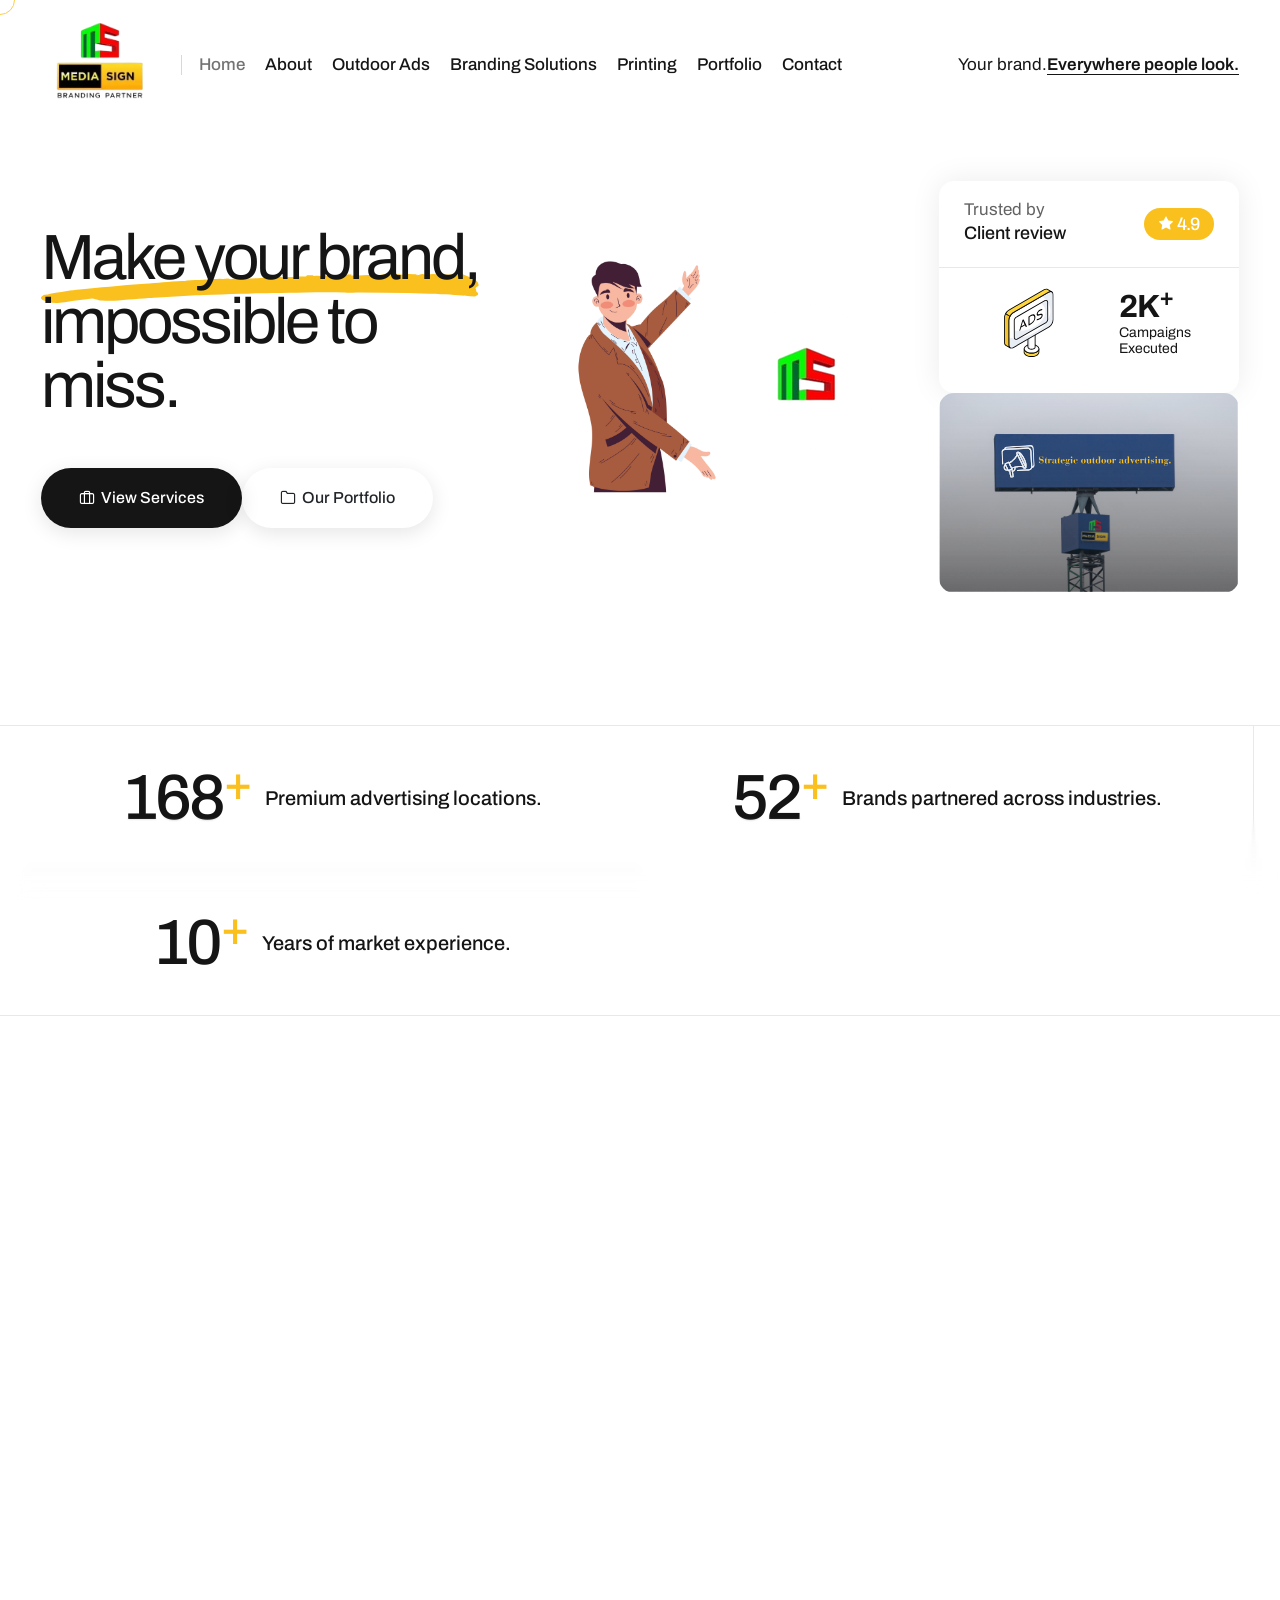
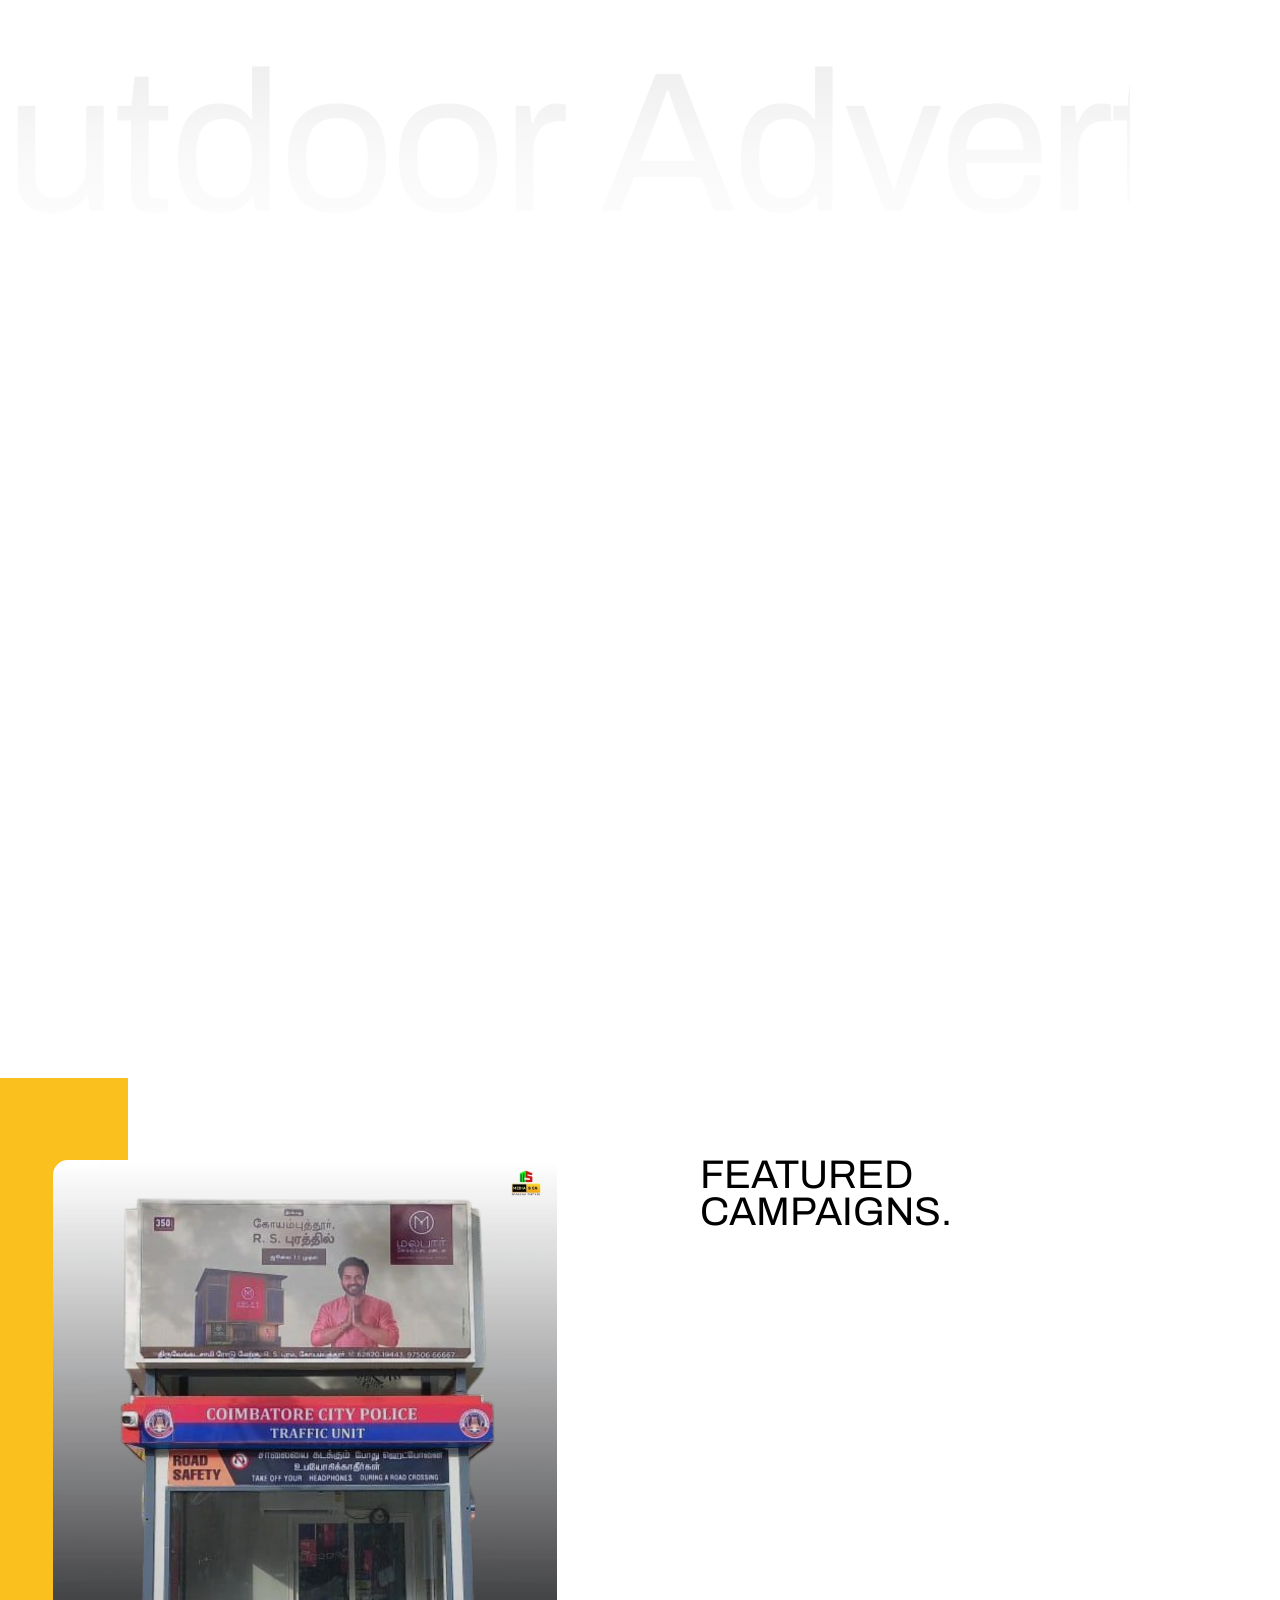
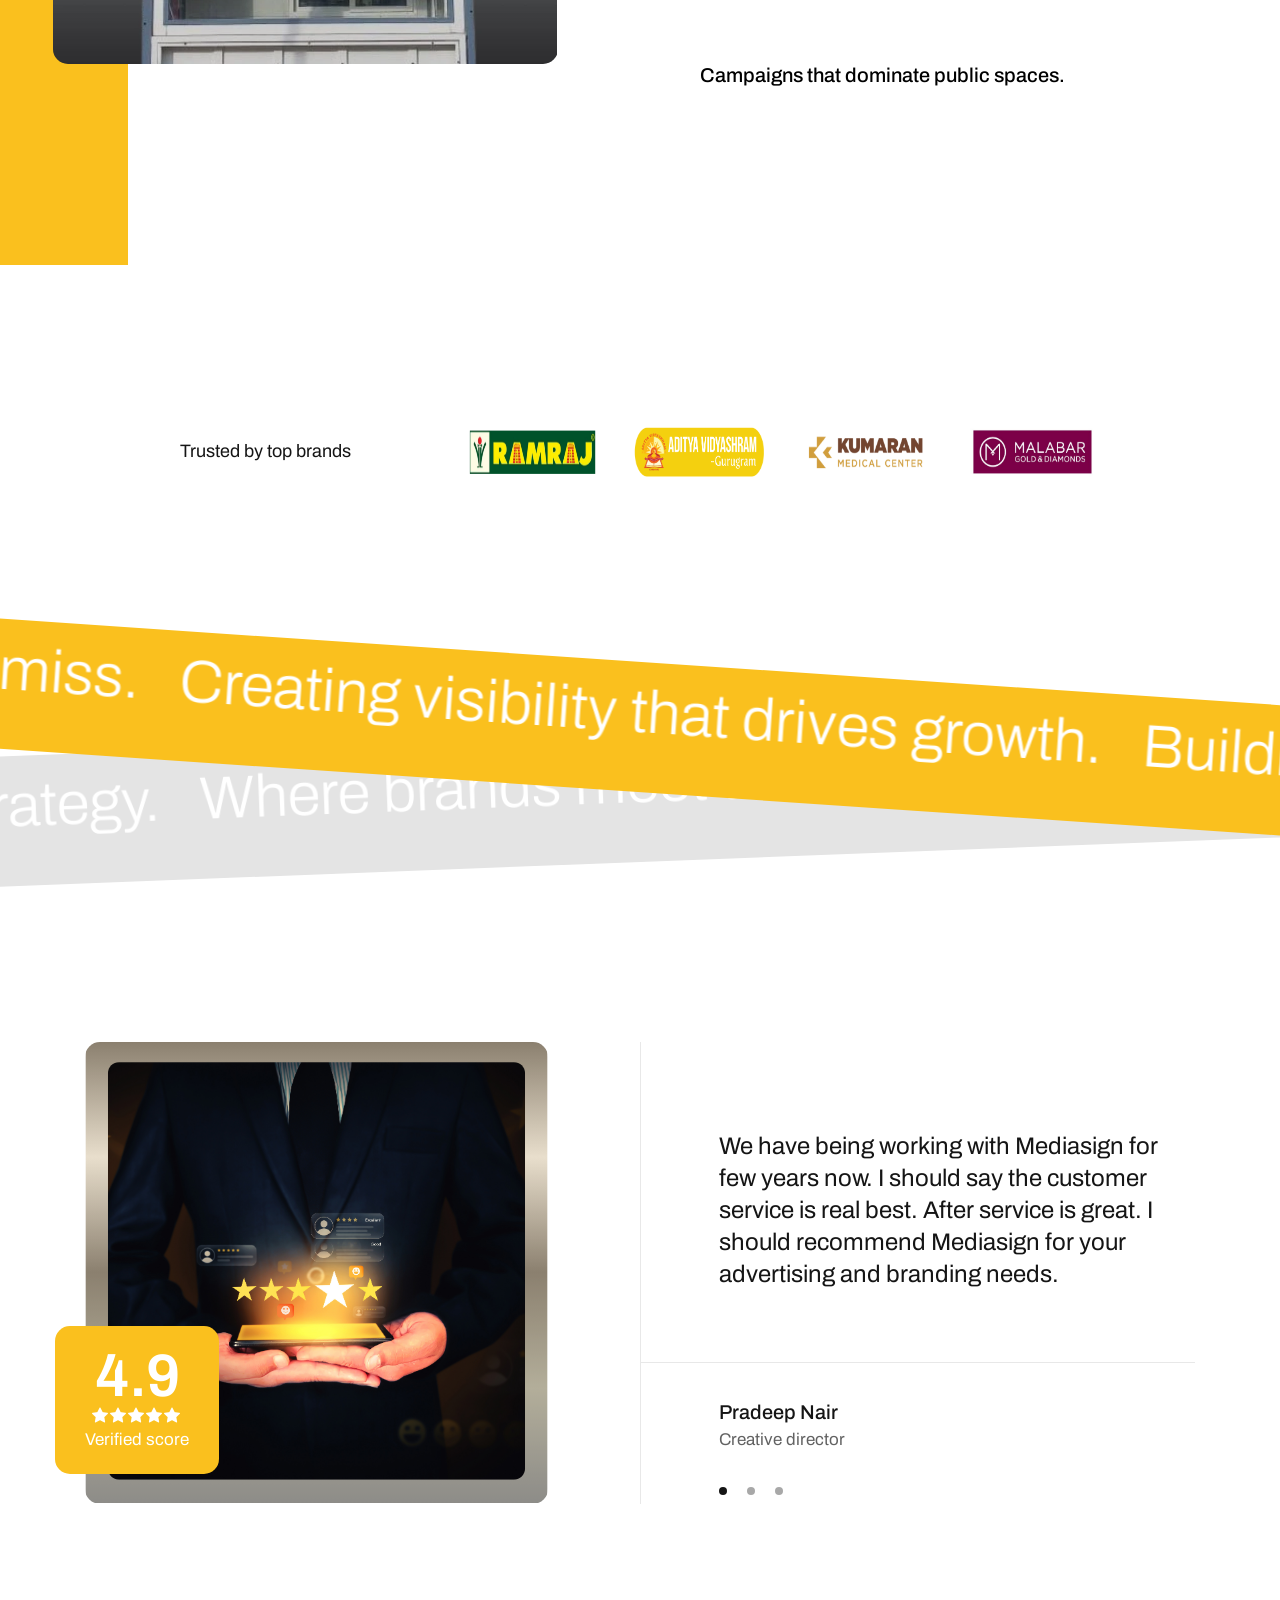
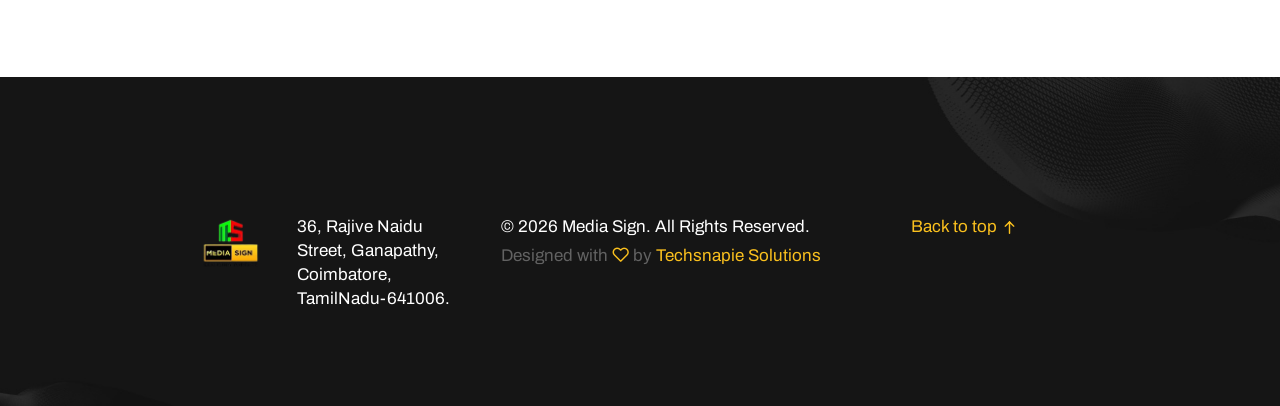
==== commit eb97f2be: "ch4" ====
--- a/index.html
+++ b/index.html
@@ -195,13 +195,13 @@
                     
                     <div class="col pt-40px pb-40px ps-60px pe-60px xxl-ps-20px xxl-pe-20px border-end xl-border-end-0 xl-border-bottom border-color-transparent-dark-very-light">
                         <div class="d-flex flex-column flex-lg-row justify-content-center align-items-center">
-                            <h2 class="h1 fw-500 ls-minus-3px text-dark-gray flex-shrink-0 mb-0 me-15px md-me-0">165<sup class="top-minus-20px text-base-color">+</sup></h2>
+                            <h2 class="h1 fw-500 ls-minus-3px text-dark-gray flex-shrink-0 mb-0 me-15px md-me-0">168<sup class="top-minus-20px text-base-color">+</sup></h2>
                             <span class="fs-20 fw-500 text-dark-gray d-block">Premium advertising locations.</span>
                         </div>
                     </div>
                     <div class="col pt-40px pb-40px ps-60px pe-60px xxl-ps-20px xxl-pe-20px border-end xs-border-end-0 xs-border-bottom border-color-transparent-dark-very-light">
                         <div class="d-flex flex-column flex-lg-row justify-content-center align-items-center">
-                            <h2 class="h1 fw-500 ls-minus-3px text-dark-gray flex-shrink-0 mb-0 me-15px md-me-0">57<sup class="top-minus-20px text-base-color">+</sup></h2>
+                            <h2 class="h1 fw-500 ls-minus-3px text-dark-gray flex-shrink-0 mb-0 me-15px md-me-0">52<sup class="top-minus-20px text-base-color">+</sup></h2>
                             <span class="fs-20 fw-500 text-dark-gray d-block">Brands partnered across industries.</span>
                         </div>
                     </div>
--- a/demos/branding-studio/branding-studio.css
+++ b/demos/branding-studio/branding-studio.css
@@ -414,4 +414,12 @@
     position: sticky;
     top:0;
     z-index:9999;
+}
+.py-01{
+    padding-top:150px !important;
+    padding-bottom:0 !important;
+}
+.py-02{
+    padding-top:150px !important;
+    padding-bottom:0 !important;
 }
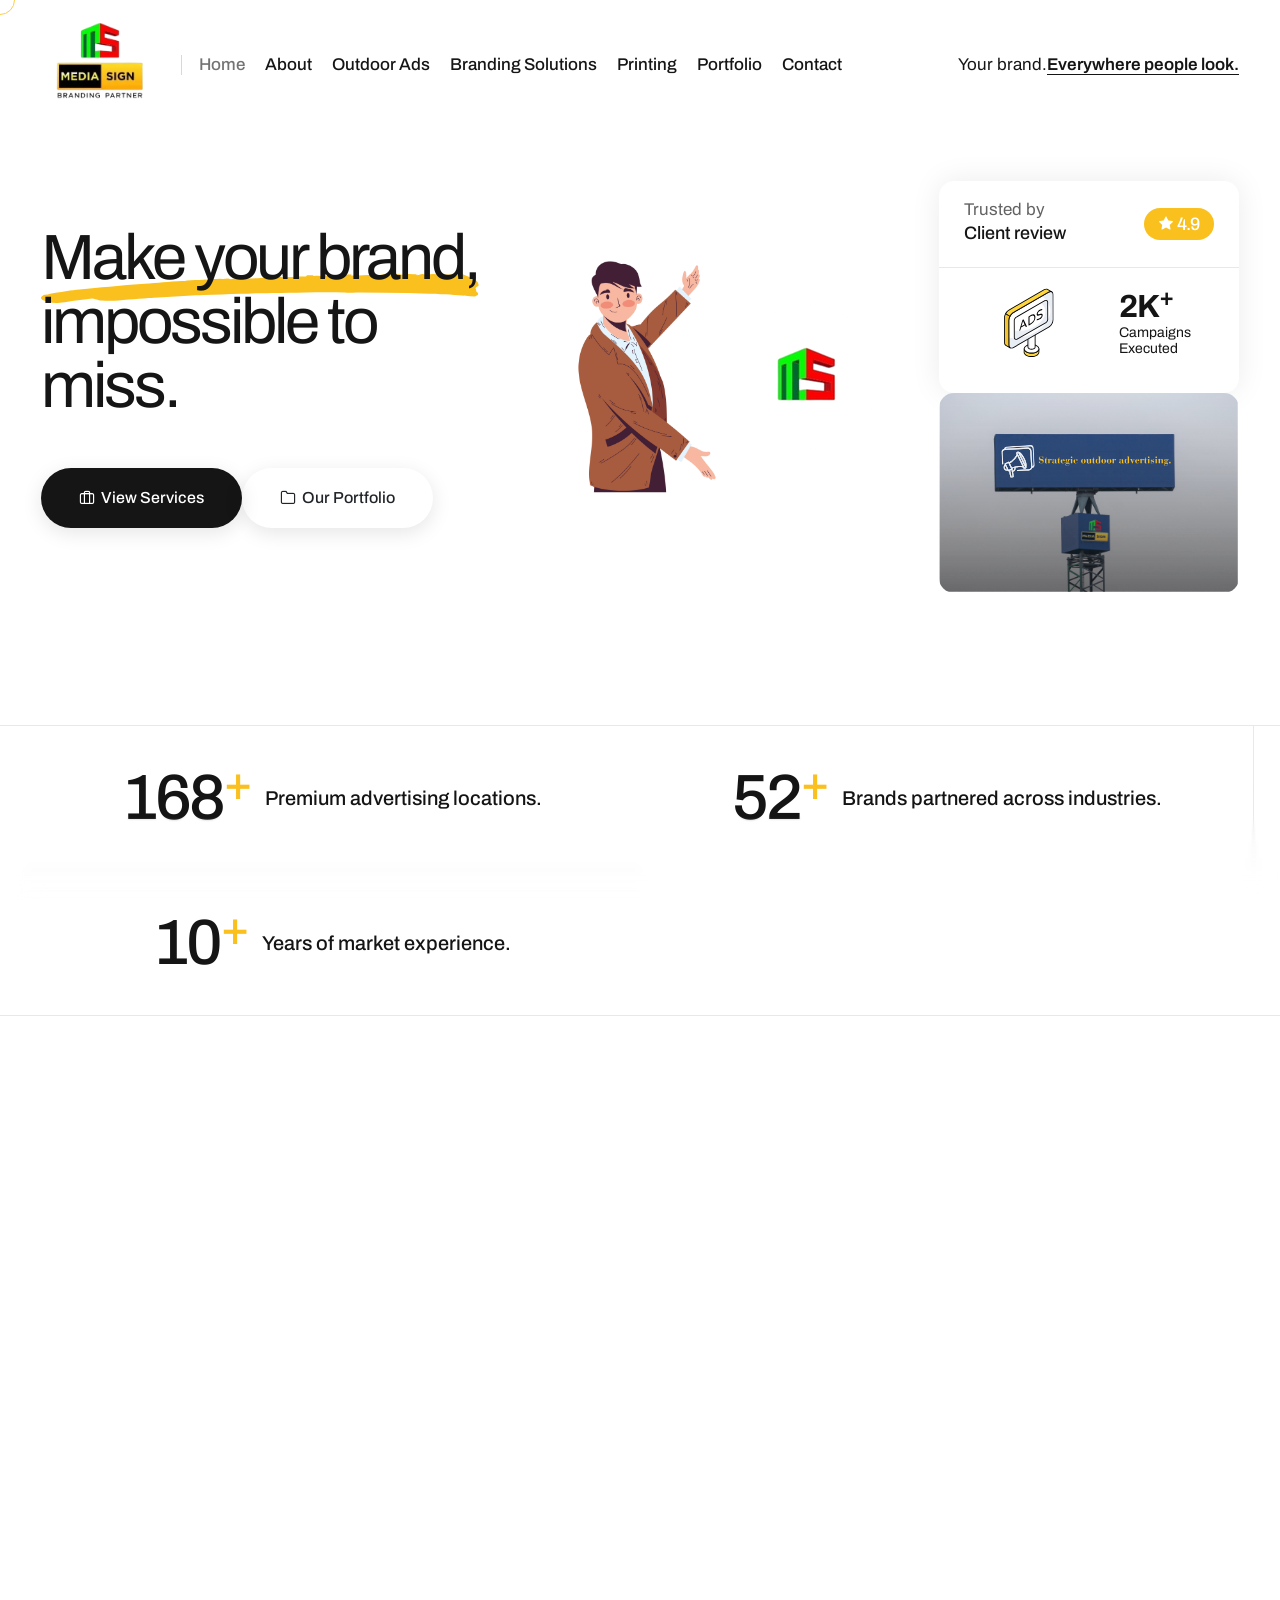
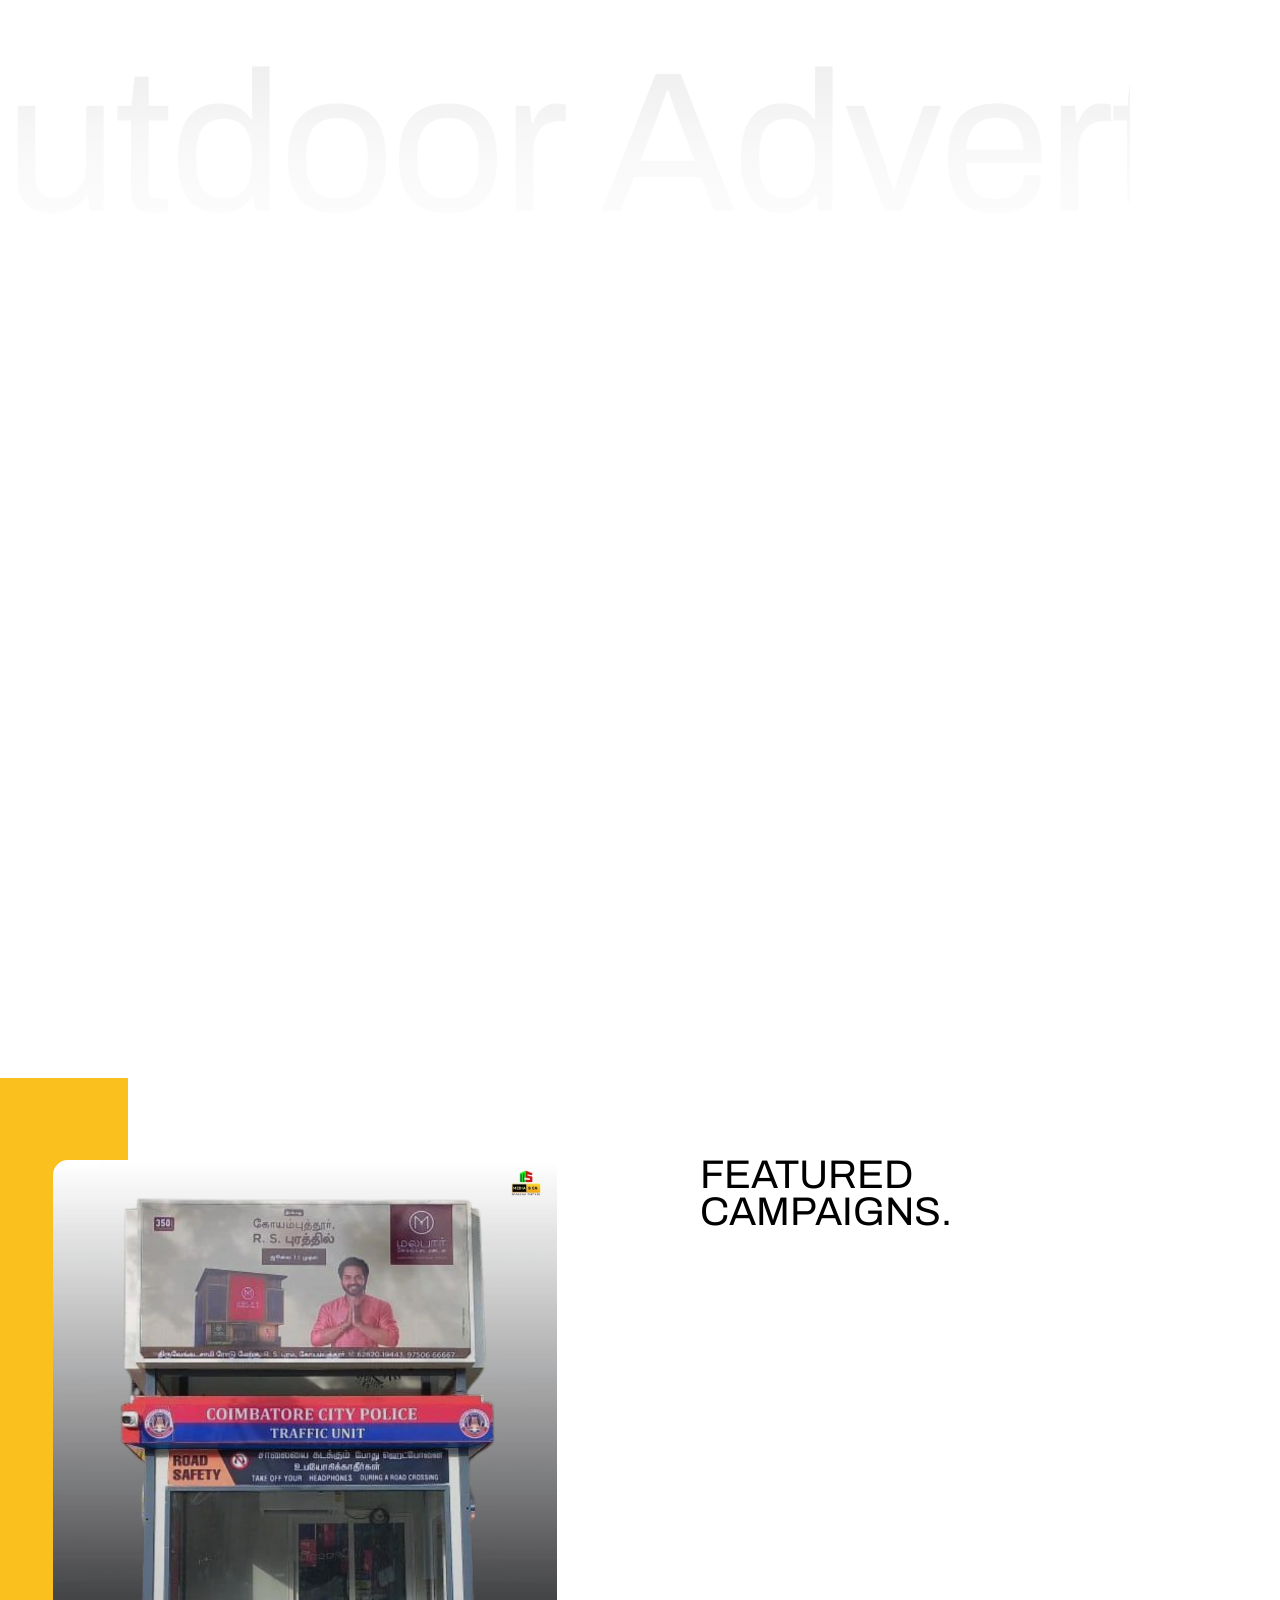
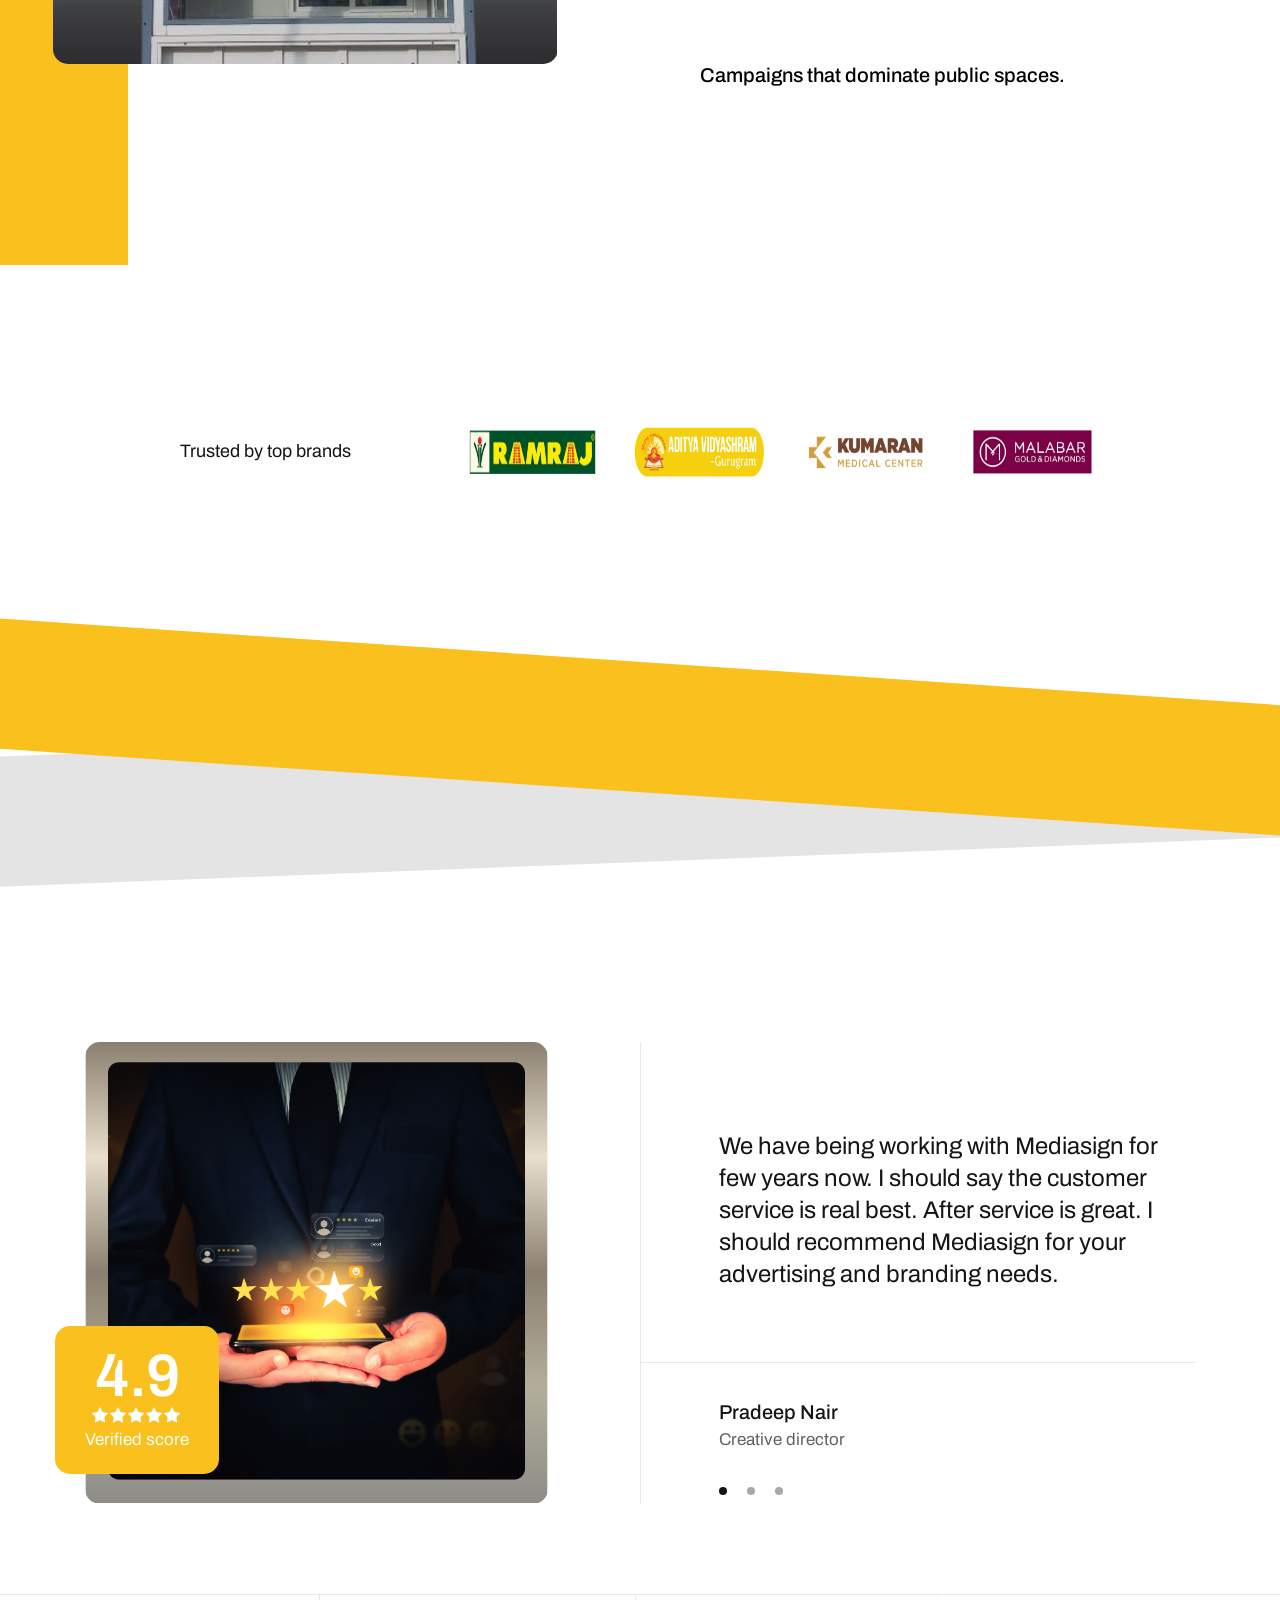
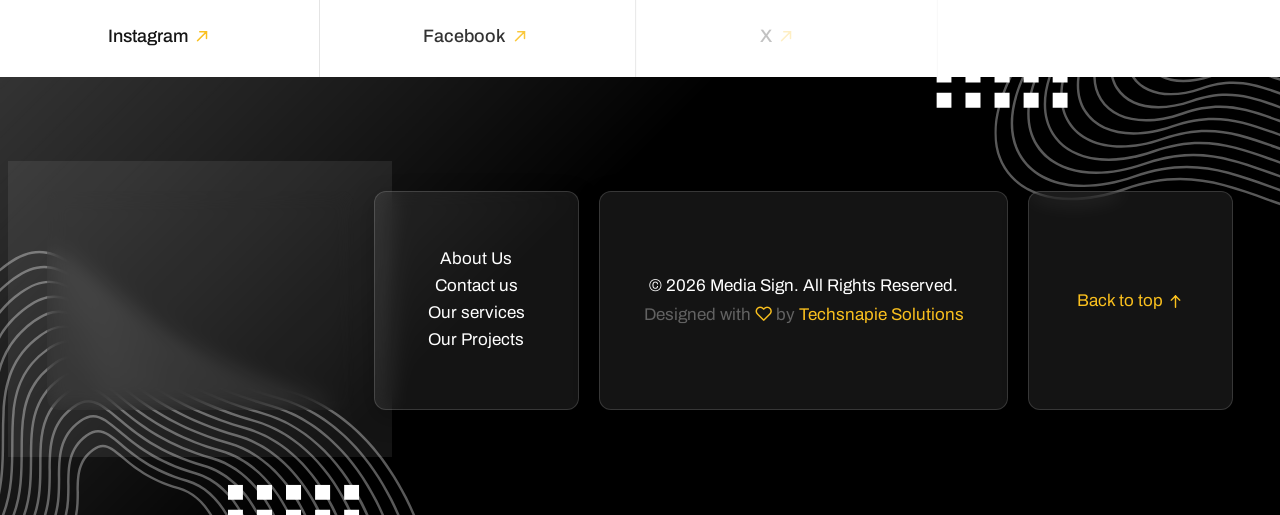
==== commit cb352957: "ch-5" ====
--- a/index.html
+++ b/index.html
@@ -658,19 +658,27 @@
         </section>
         <!-- end section -->
         <!-- start footer -->
-        <footer class="ps-4 pe-4 xxl-pe-2 xxl-ps-2 lg-pe-0 lg-ps-0 cover-background sm-pt-10px sm-pb-50px" style="background-image: url('images/demo-branding-studio-footer-bg-img.jpg')">
+        <footer class="ps-4 pe-4 xxl-pe-2 xxl-ps-2 lg-pe-0 lg-ps-0 cover-background sm-pt-40px sm-pb-30px" style="background-image: url('images/footer-banner.svg')">
             <div class="container-fluid">
                 
-                <div class="row justify-content-center pt-4 sm-pt-35px text-center text-md-start">
+                <div class="row justify-content-center pt-2 text-center text-md-start">
                     <!-- start footer logo -->
-                    <div class="col-xl-1 col-md-4 lg-mb-30px">
-                        <a href="index.html" class="footer-logo d-inline-block" aria-label="logo"><img src="images/Media-Sign-Logo.webp" data-at2x="images/Media-Sign-Logo.webp" alt=""></a>
-                    </div>
-                    <!-- end footer logo -->
-                    <!-- start footer address -->
-                    <div class="col-xl-2 col-md-4 last-paragraph-no-margin lg-mb-30px">
-                        <p class="w-90 xxl-w-100 lg-w-80 md-w-100"><span class="text-white mb-5px d-block">36, Rajive Naidu Street, Ganapathy, Coimbatore, TamilNadu-641006.</span></p>
-                    </div>
+                    <div class="col-xl-3 col-md-6 lg-mb-30px glass-footer-card">
+    
+    <div class="footer-contact d-flex align-items-center justify-content-center gap-15px flex-wrap text-center">
+        
+        <a href="index.html" class="footer-logo d-inline-block" aria-label="logo">
+            <img src="images/Media-Sign-Logo.webp" data-at2x="images/Media-Sign-Logo.webp" alt="">
+        </a>
+
+        <p class="mb-0 text-white">
+            36, Rajive Naidu Street, Ganapathy, Coimbatore,<br>
+            TamilNadu-641006.
+        </p>
+
+    </div>
+
+</div>
                     <!-- end footer address -->
                     <!-- start footer social 
                     <div class="col-xl-2 col-md-4">
@@ -684,13 +692,23 @@
                     
                     <!-- start footer menu -->
                     
-                     <!-- start footer company info -->
-                    <div class="col-xl-4 col-md-4 last-paragraph-no-margin lg-mb-30px">
+                     
+                    <!-- start footer back to top -->
+                    
+                    <div class="col-xl-2 col-md-4 last-paragraph-no-margin lg-mb-30px glass-footer-card">
+                        <ul>
+                            <li><a href="demo-branding-studio-about.html">About Us</a></li>
+                            <li><a href="demo-branding-studio-contact.html">Contact us</a></li>
+                            <li><a href="demo-branding-studio-outdoor.html">Our services</a></li>
+                            <li><a href="demo-branding-studio-projects.html">Our Projects</a></li>
+                        </ul>
+                    </div>
+                    <!-- start footer company info -->
+                    <div class="col-xl-4 col-md-4 last-paragraph-no-margin lg-mb-30px glass-footer-card">
                         <p class="w-90 xxl-w-100 lg-w-80 md-w-100"><span class="text-white mb-5px d-block">© 2026 Media Sign. All Rights Reserved.</span>Designed with <i class="feather icon-feather-heart text-base-color"></i> by <a href="https://www.techsnapie.com/" target="_blank" class="text-base-color">Techsnapie Solutions</a></p>
                     </div>
                     <!-- end footer company info -->
-                    <!-- start footer back to top -->
-                    <div class="col-xl-2 col-md-4">
+                    <div class="col-xl-2 col-md-4 last-paragraph-no-margin lg-mb-30px glass-footer-card">
                         <a class="scroll-top text-base-color" aria-label="scroll" href="#">Back to top <i class="feather icon-feather-arrow-up text-base-color align-middle"></i></a>
                     </div>
                     <!-- end footer back to top -->
--- a/css/style.css
+++ b/css/style.css
@@ -19602,4 +19602,18 @@
 }
 .footer-demo img {
   max-height: 55px !important;
-}+}
+/* Mobile footer card width fix */
+@media (max-width: 768px){
+
+    footer .row{
+        justify-content:center;
+    }
+
+    .glass-footer-card{
+        width:85%;
+        margin-left:auto;
+        margin-right:auto;
+    }
+
+}
--- a/demos/branding-studio/branding-studio.css
+++ b/demos/branding-studio/branding-studio.css
@@ -422,4 +422,57 @@
 .py-02{
     padding-top:150px !important;
     padding-bottom:0 !important;
+}
+.py-03{
+    padding-top:150px !important;
+    padding-bottom:0 !important;
+}
+.py-04{
+    padding-top:150px !important;
+    padding-bottom:0 !important;
+}
+/* Footer Glass Cards */
+.glass-footer-card{
+    padding:25px;
+    border-radius:12px;
+
+    background: rgba(255,255,255,0.08);
+    backdrop-filter: blur(10px);
+    -webkit-backdrop-filter: blur(10px);
+
+    border:1px solid rgba(255,255,255,0.15);
+
+    display:flex;
+    align-items:center;
+    justify-content:center;
+    text-align:center;
+
+    transition:all .3s ease;
+}
+
+/* Hover effect */
+.glass-footer-card:hover{
+    background: rgba(255,255,255,0.12);
+    transform: translateY(-3px);
+}
+footer .glass-footer-card{
+    margin-bottom:15px;
+}
+.glass-footer-card{
+    box-shadow: 0 8px 25px rgba(0,0,0,0.25);
+}
+/* space between footer cards */
+footer .row{
+    gap:20px;
+}
+.footer-contact img{
+    max-height:50px;
+}
+
+.footer-contact p{
+    font-size:14px;
+    line-height:1.6;
+}
+.glass-footer-card{
+    padding:25px;
 }
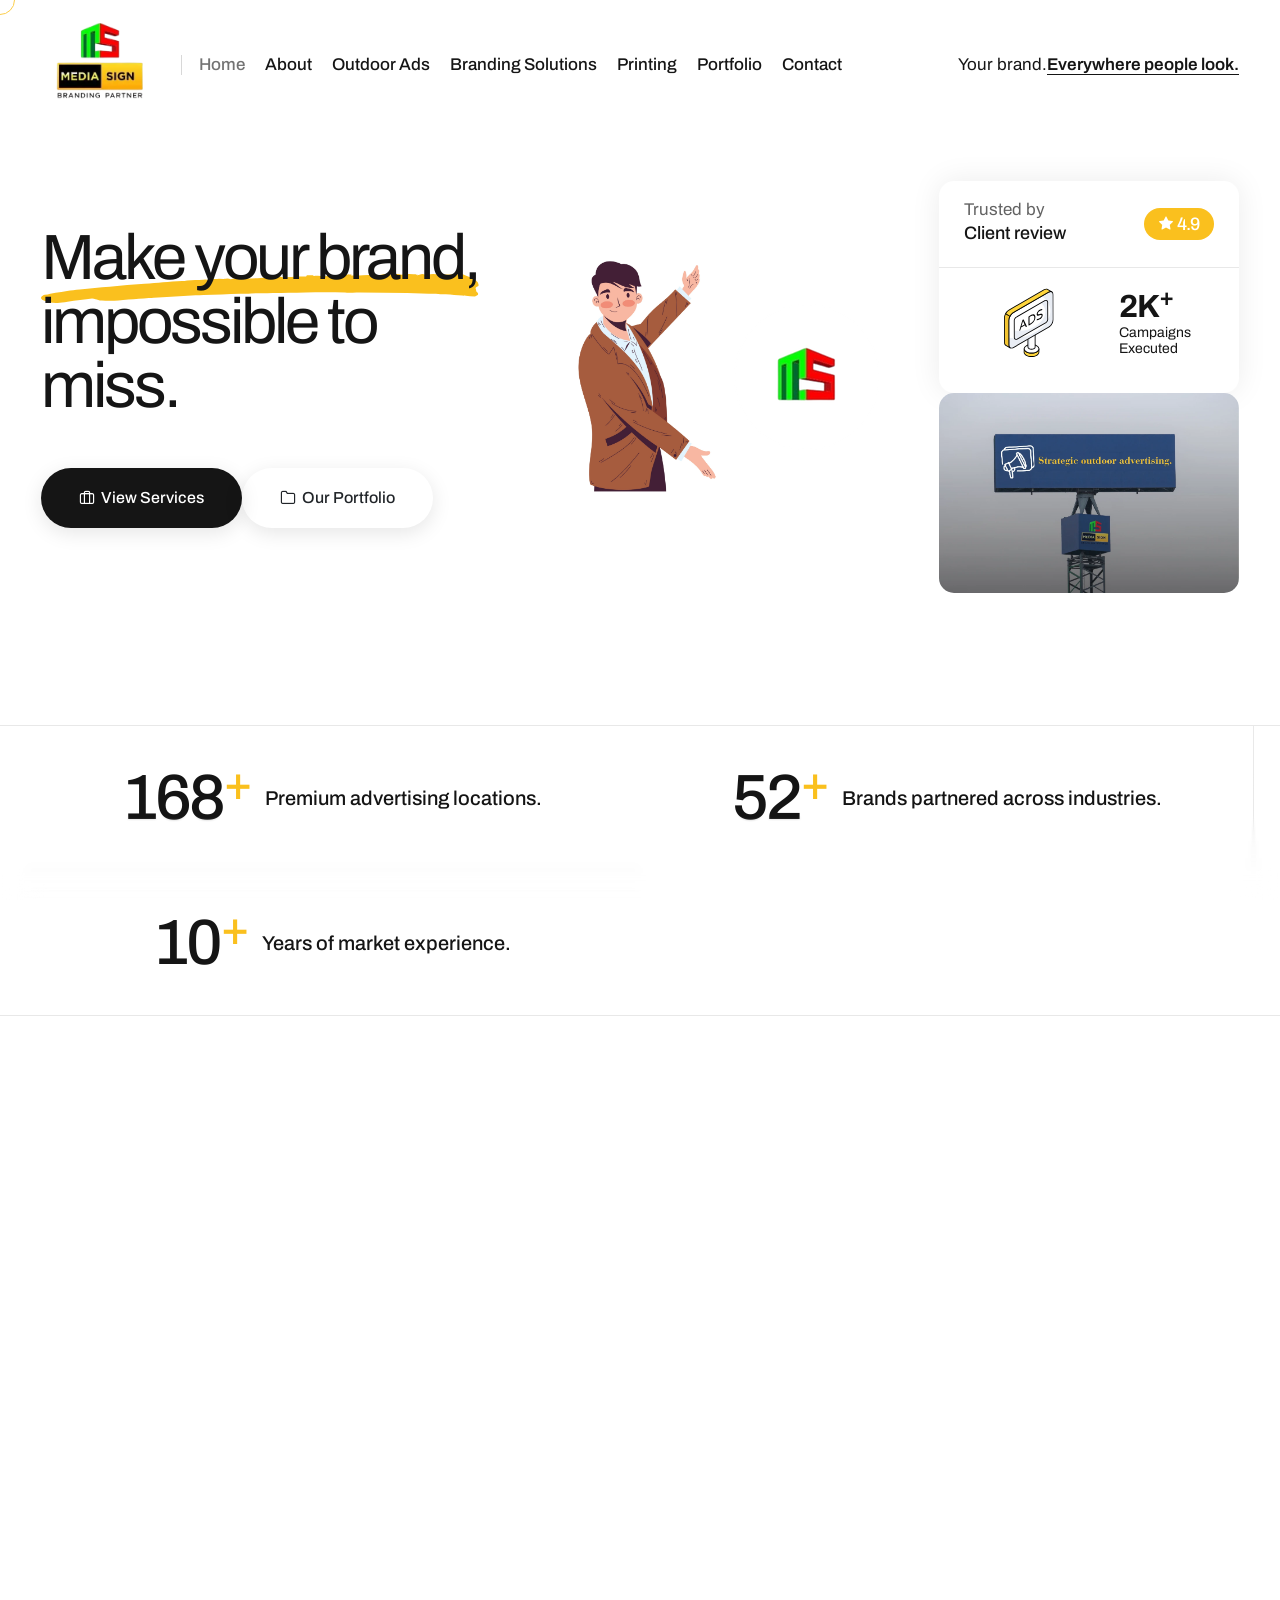
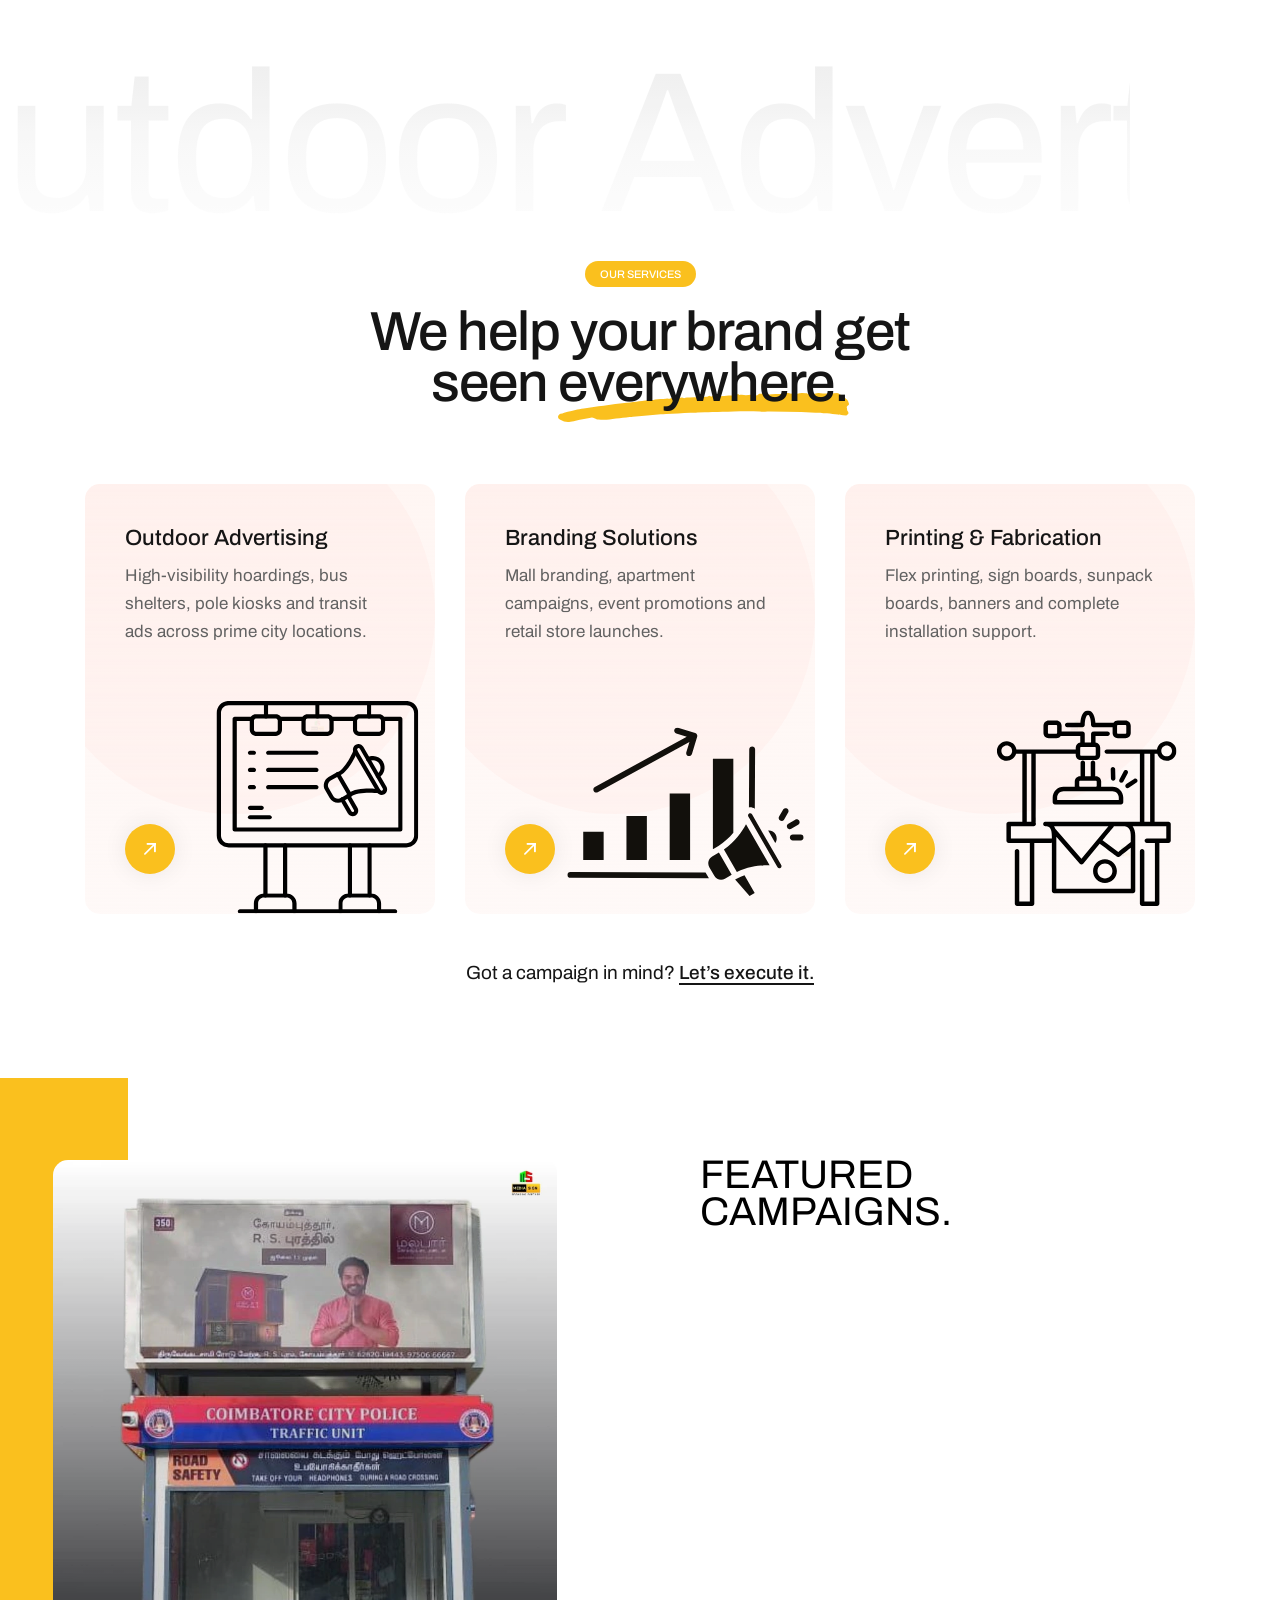
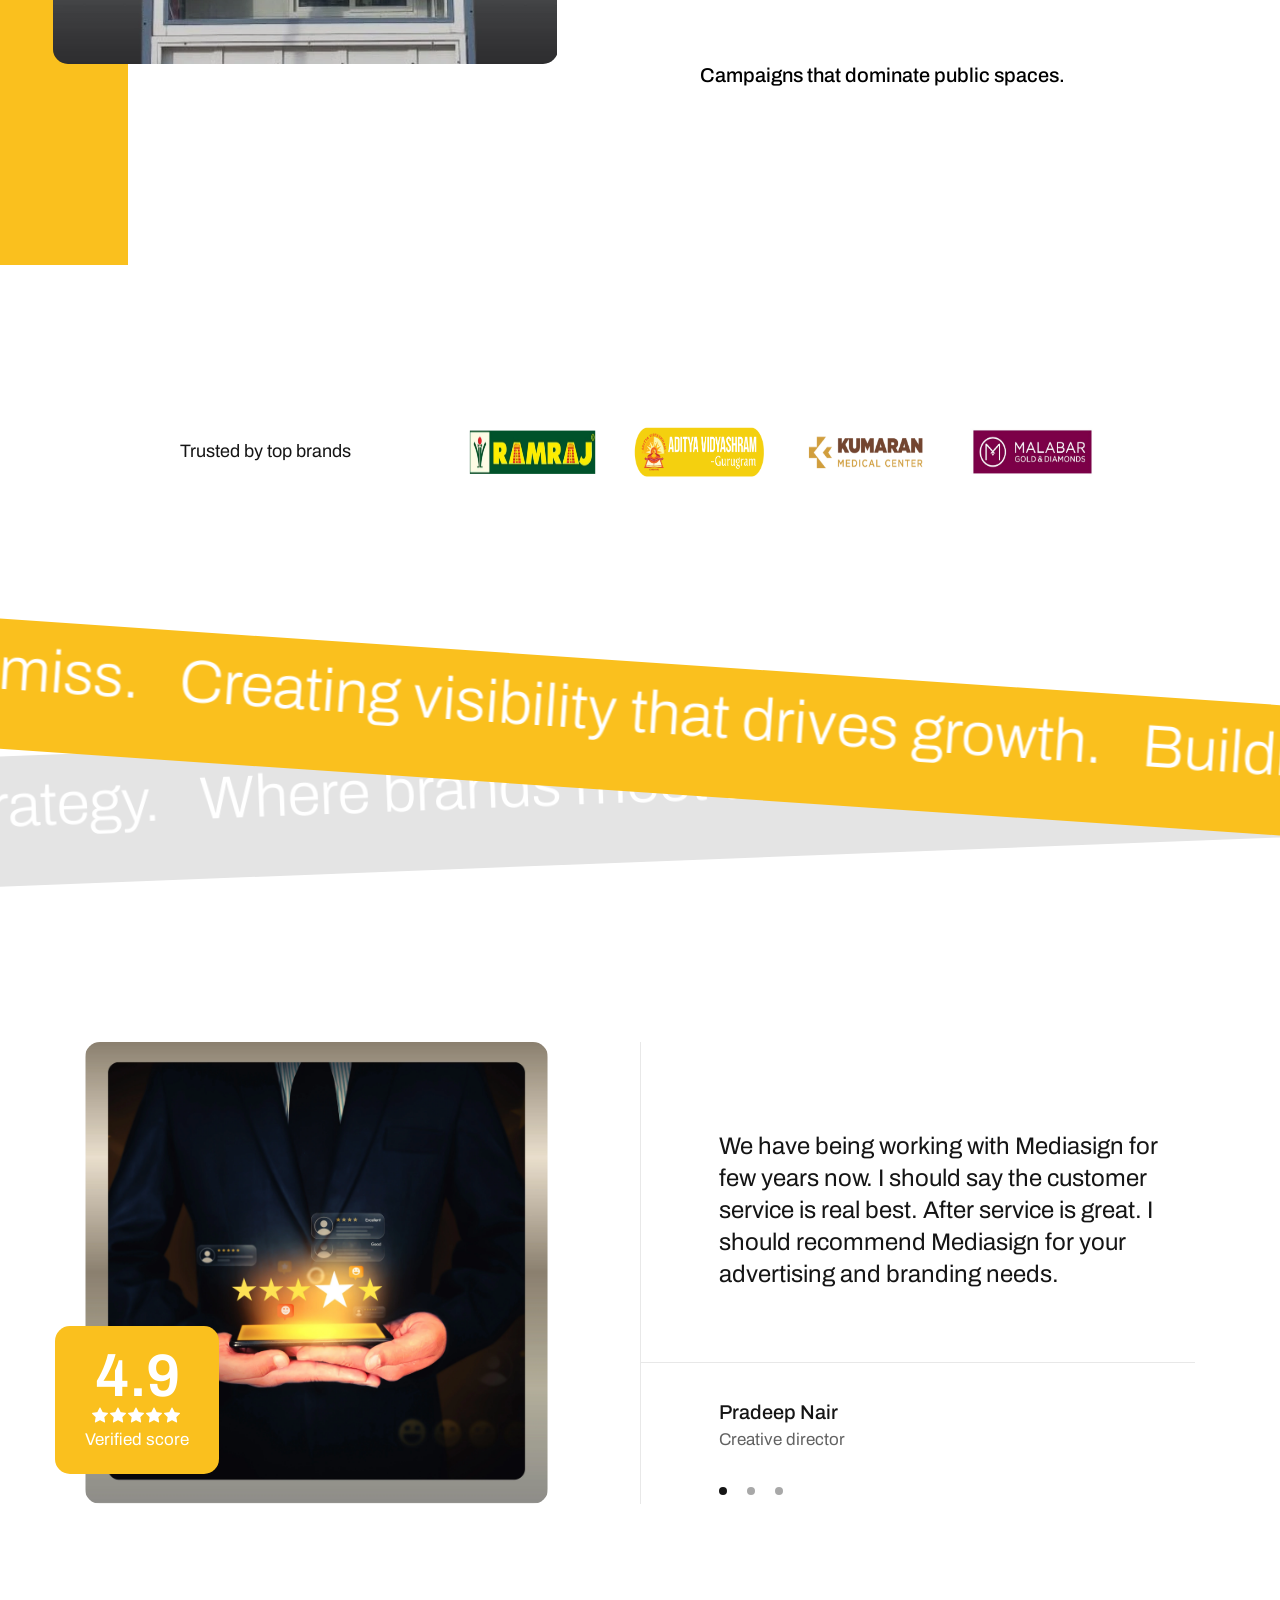
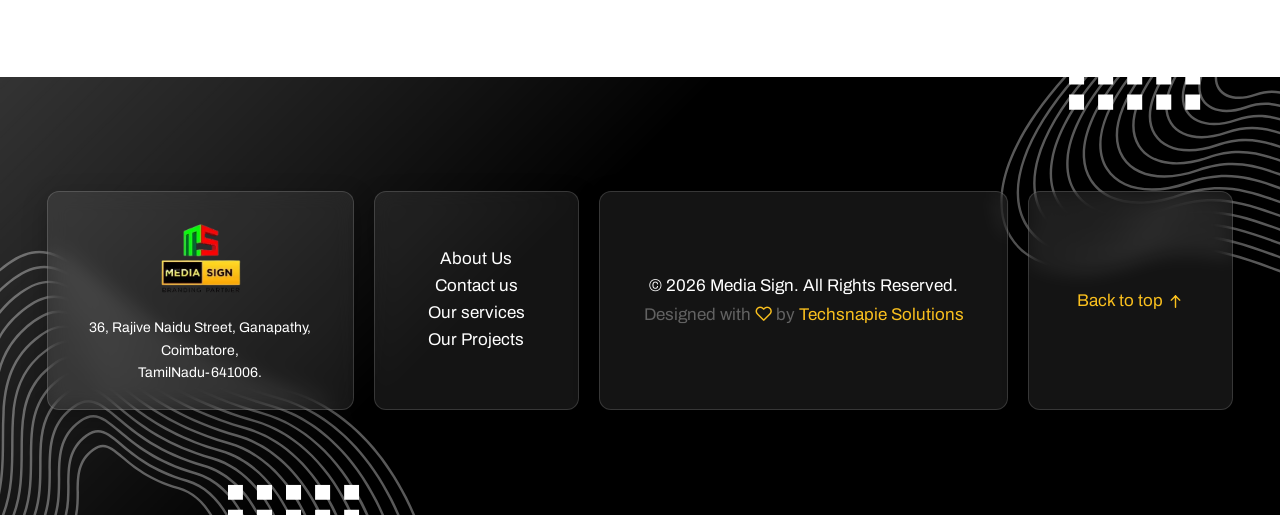
==== commit 5ede8eaa: "ch-6" ====
--- a/index.html
+++ b/index.html
@@ -156,7 +156,7 @@
                         </div>
                     </div>
                     <div class="col-xxl-5 col-xl-3 col-md-7 position-relative text-center d-flex justify-content-center align-items-center lg-pt-50px" data-anime='{ "opacity": [0,1], "duration": 600, "delay": 0, "staggervalue": 150, "easing": "easeOutQuad" }'>
-                        <img src="images/banner11.svg" class="bannerimg" alt="">
+                        <img src="images/banner11.webp" class="bannerimg" alt="">
                         <div class="position-absolute right-30px xl-right-minus-50px md-right-30px d-md-flex flex-column align-items-center justify-content-center">
                             <img src="images/lpage-1.png" class="position-absolute" alt="">
                             <img src="images/lpage-2.png" class="animation-rotation" alt="">
@@ -180,7 +180,7 @@
                                 </div>
                             </div>
                         </div>
-                        <div class="d-flex align-items-end p-25px cover-background border-radius-15px h-200px w-300px sm-w-100 mb-30px" style="background-image: url('images/banner111.svg')">
+                        <div class="d-flex align-items-end p-25px cover-background border-radius-15px h-200px w-300px sm-w-100 mb-30px" style="background-image: url('images/banner-main.webp')">
                             
                         </div>
                     </div>
@@ -263,7 +263,7 @@
             <div class="container">
                 <div class="row justify-content-center mb-45px md-mb-30px">
                     <div class="col-xl-7 col-lg-8 text-center" data-anime='{ "el": "childs", "translateY": [30, 0], "opacity": [0,1], "duration": 600, "delay":0, "staggervalue": 300, "easing": "easeOutQuad" }'>
-                        <div class="fs-11 lh-26 fw-500 text-uppercase text-white bg-base-color border-radius-30px ps-15px pe-15px mb-20px d-inline-block">Agency services</div>
+                        <div class="fs-11 lh-26 fw-500 text-uppercase text-white bg-base-color border-radius-30px ps-15px pe-15px mb-20px d-inline-block">Our Services</div>
                         <h2 class="fw-500 text-dark-gray">We help your brand get seen <span class="highlight-separator pb-0" data-shadow-animation="true" data-animation-delay="1500">everywhere.<span><img src="images/highlight-separator-updated.svg" alt=""></span></span></h2>
                     </div>
                 </div>
@@ -273,9 +273,9 @@
                         <div class="bg-gradient-misty-rose box-shadow-quadruple-large-hover border-radius-15px position-relative overflow-hidden pe-50px ps-50px pt-40px pb-40px xl-p-40px lg-p-30px md-p-40px xs-p-30px h-430px d-flex">
                             <span class="bg-bright-turquoise h-400px w-400px border-radius-100 opacity-2 d-inline-block position-absolute left-minus-50px top-minus-70px z-index-0"></span>
                             <div class="position-relative z-index-1 d-flex flex-column">
-                                <a href="demo-branding-studio-services-details.html" class="fs-22 fw-500 text-dark-gray d-block mb-10px">Outdoor Advertising</a>
+                                <a href="demo-branding-studio-outdoor.html" class="fs-22 fw-500 text-dark-gray d-block mb-10px">Outdoor Advertising</a>
                                 <p class="w-90 xl-w-100">High-visibility hoardings, bus shelters, pole kiosks and transit ads across prime city locations.</p>
-                                <a href="demo-branding-studio-services-details.html" class="mt-auto h-50px w-50px rounded-circle bg-base-color d-flex align-items-center justify-content-center box-shadow-large box-shadow-hover" aria-label="link"><i class="feather icon-feather-arrow-up-right fs-20 text-white"></i></a>
+                                <a href="demo-branding-studio-outdoor.html" class="mt-auto h-50px w-50px rounded-circle bg-base-color d-flex align-items-center justify-content-center box-shadow-large box-shadow-hover" aria-label="link"><i class="feather icon-feather-arrow-up-right fs-20 text-white"></i></a>
                             </div>
                             <img class="position-absolute right-0px bottom-0px" src="images/service1.svg" alt="">
                         </div>
@@ -286,9 +286,9 @@
                         <div class="bg-gradient-misty-rose box-shadow-quadruple-large-hover border-radius-15px position-relative overflow-hidden pe-50px ps-50px pt-40px pb-40px xl-p-40px lg-p-30px md-p-40px xs-p-30px h-430px d-flex">
                             <span class="bg-bright-turquoise h-400px w-400px border-radius-100 opacity-2 d-inline-block position-absolute left-minus-50px top-minus-70px z-index-0"></span>
                             <div class="position-relative z-index-1 d-flex flex-column">
-                                <a href="demo-branding-studio-services-details.html" class="fs-22 fw-500 text-dark-gray d-block mb-10px">Branding Solutions</a>
+                                <a href="demo-branding-studio-branding.html" class="fs-22 fw-500 text-dark-gray d-block mb-10px">Branding Solutions</a>
                                 <p class="w-90 xl-w-100">Mall branding, apartment campaigns, event promotions and retail store launches.</p>
-                                <a href="demo-branding-studio-services-details.html" class="mt-auto h-50px w-50px rounded-circle bg-base-color d-flex align-items-center justify-content-center box-shadow-large box-shadow-hover" aria-label="link"><i class="feather icon-feather-arrow-up-right fs-20 text-white"></i></a>
+                                <a href="demo-branding-studio-branding.html" class="mt-auto h-50px w-50px rounded-circle bg-base-color d-flex align-items-center justify-content-center box-shadow-large box-shadow-hover" aria-label="link"><i class="feather icon-feather-arrow-up-right fs-20 text-white"></i></a>
                             </div>
                             <img class="position-absolute right-0px bottom-0px" src="images/service2.svg" alt="">
                         </div>
@@ -299,9 +299,9 @@
                         <div class="bg-gradient-misty-rose box-shadow-quadruple-large-hover border-radius-15px position-relative overflow-hidden pe-50px ps-50px pt-40px pb-40px xl-p-40px lg-p-30px md-p-40px xs-p-30px h-430px d-flex">
                             <span class="bg-bright-turquoise h-400px w-400px border-radius-100 opacity-2 d-inline-block position-absolute left-minus-50px top-minus-70px z-index-0"></span>
                             <div class="position-relative z-index-1 d-flex flex-column">
-                                <a href="demo-branding-studio-services-details.html" class="fs-22 fw-500 text-dark-gray d-block mb-10px">Printing & Fabrication</a>
+                                <a href="demo-branding-studio-printing.html" class="fs-22 fw-500 text-dark-gray d-block mb-10px">Printing & Fabrication</a>
                                 <p class="w-90 xl-w-100">Flex printing, sign boards, sunpack boards, banners and complete installation support.</p>
-                                <a href="demo-branding-studio-services-details.html" class="mt-auto h-50px w-50px rounded-circle bg-base-color d-flex align-items-center justify-content-center box-shadow-large box-shadow-hover" aria-label="link"><i class="feather icon-feather-arrow-up-right fs-20 text-white"></i></a>
+                                <a href="demo-branding-studio-printing.html" class="mt-auto h-50px w-50px rounded-circle bg-base-color d-flex align-items-center justify-content-center box-shadow-large box-shadow-hover" aria-label="link"><i class="feather icon-feather-arrow-up-right fs-20 text-white"></i></a>
                             </div>
                             <img class="position-absolute right-0px bottom-0px" src="images/service3.svg" alt="">
                         </div>
@@ -347,7 +347,7 @@
                                     <div class="position-absolute top-0px left-0px w-100 h-100 bg-gradient-dark-transparent opacity-2"></div>
                                     <figcaption class="w-100 h-100 d-flex flex-column align-items-center p-40px">
                                         <div class="position-relative d-flex flex-column h-100 z-index-1">
-                                            <a href="demo-branding-studio-single-project-minimal.html" class="d-flex justify-content-center align-items-center mx-auto mt-auto icon-box w-90px h-90px rounded-circle bg-white box-shadow-quadruple-large"><i class="bi bi-arrow-right-short text-dark-gray icon-medium lh-0px"></i></a>
+                                            <a href="demo-branding-studio-projects.html" class="d-flex justify-content-center align-items-center mx-auto mt-auto icon-box w-90px h-90px rounded-circle bg-white box-shadow-quadruple-large"><i class="bi bi-arrow-right-short text-dark-gray icon-medium lh-0px"></i></a>
                                             
                                         </div>
                                         <div class="box-overlay bg-gradient-black-bottom-transparent"></div>
@@ -362,7 +362,7 @@
                                     <div class="position-absolute top-0px left-0px w-100 h-100 bg-gradient-dark-transparent opacity-2"></div>
                                     <figcaption class="w-100 h-100 d-flex flex-column align-items-center p-40px">
                                         <div class="position-relative d-flex flex-column h-100 z-index-1">
-                                            <a href="demo-branding-studio-single-project-minimal.html" class="d-flex justify-content-center align-items-center mx-auto mt-auto icon-box w-90px h-90px rounded-circle bg-white box-shadow-quadruple-large"><i class="bi bi-arrow-right-short text-dark-gray icon-medium lh-0px"></i></a>
+                                            <a href="demo-branding-studio-projects.html" class="d-flex justify-content-center align-items-center mx-auto mt-auto icon-box w-90px h-90px rounded-circle bg-white box-shadow-quadruple-large"><i class="bi bi-arrow-right-short text-dark-gray icon-medium lh-0px"></i></a>
                                             
                                         </div>
                                         <div class="box-overlay bg-gradient-black-bottom-transparent"></div>
@@ -377,7 +377,7 @@
                                     <div class="position-absolute top-0px left-0px w-100 h-100 bg-gradient-dark-transparent opacity-2"></div>
                                     <figcaption class="w-100 h-100 d-flex flex-column align-items-center p-40px">
                                         <div class="position-relative d-flex flex-column h-100 z-index-1">
-                                            <a href="demo-branding-studio-single-project-minimal.html" class="d-flex justify-content-center align-items-center mx-auto mt-auto icon-box w-90px h-90px rounded-circle bg-white box-shadow-quadruple-large"><i class="bi bi-arrow-right-short text-dark-gray icon-medium lh-0px"></i></a>
+                                            <a href="demo-branding-studio-projects.html" class="d-flex justify-content-center align-items-center mx-auto mt-auto icon-box w-90px h-90px rounded-circle bg-white box-shadow-quadruple-large"><i class="bi bi-arrow-right-short text-dark-gray icon-medium lh-0px"></i></a>
                                             
                                         </div>
                                         <div class="box-overlay bg-gradient-black-bottom-transparent"></div>
@@ -392,7 +392,7 @@
                                     <div class="position-absolute top-0px left-0px w-100 h-100 bg-gradient-dark-transparent opacity-2"></div>
                                     <figcaption class="w-100 h-100 d-flex flex-column align-items-center p-40px">
                                         <div class="position-relative d-flex flex-column h-100 z-index-1">
-                                            <a href="demo-branding-studio-single-project-minimal.html" class="d-flex justify-content-center align-items-center mx-auto mt-auto icon-box w-90px h-90px rounded-circle bg-white box-shadow-quadruple-large"><i class="bi bi-arrow-right-short text-dark-gray icon-medium lh-0px"></i></a>
+                                            <a href="demo-branding-studio-projects.html" class="d-flex justify-content-center align-items-center mx-auto mt-auto icon-box w-90px h-90px rounded-circle bg-white box-shadow-quadruple-large"><i class="bi bi-arrow-right-short text-dark-gray icon-medium lh-0px"></i></a>
                                             
                                         </div>
                                         <div class="box-overlay bg-gradient-black-bottom-transparent"></div>
@@ -559,7 +559,7 @@
                 <div class="row g-0">  
                     <div class="col-lg-5 text-end md-mb-50px"> 
                         <figure class="position-relative m-0">
-                            <img src="images/review1.svg" class="w-100 border-radius-15px" alt="">
+                            <img src="images/review1.webp" class="w-100 border-radius-15px" alt="">
                             <figcaption class="position-absolute text-center border-radius-15px left-minus-30px md-left-30px bottom-30px ps-30px pe-30px blur-box bg-base-color-transparent">
                                 <h2 class="fs-60 mx-auto mb-0 fw-600 text-white mt-20px">4.9</h2>
                                 <div class="text-white fs-16 ls-2px lh-20">
--- a/demos/branding-studio/branding-studio.css
+++ b/demos/branding-studio/branding-studio.css
@@ -431,6 +431,10 @@
     padding-top:150px !important;
     padding-bottom:0 !important;
 }
+.p-05{
+    padding-top:150px !important;
+    padding-bottom:0 !important;
+}
 /* Footer Glass Cards */
 .glass-footer-card{
     padding:25px;
@@ -475,4 +479,14 @@
 }
 .glass-footer-card{
     padding:25px;
+}
+/* Mouse parallax tilt */
+.tilt-card {
+    transform-style: preserve-3d;
+    transition: transform 0.2s ease;
+}
+
+.tilt-card img{
+    width:100%;
+    display:block;
 }
